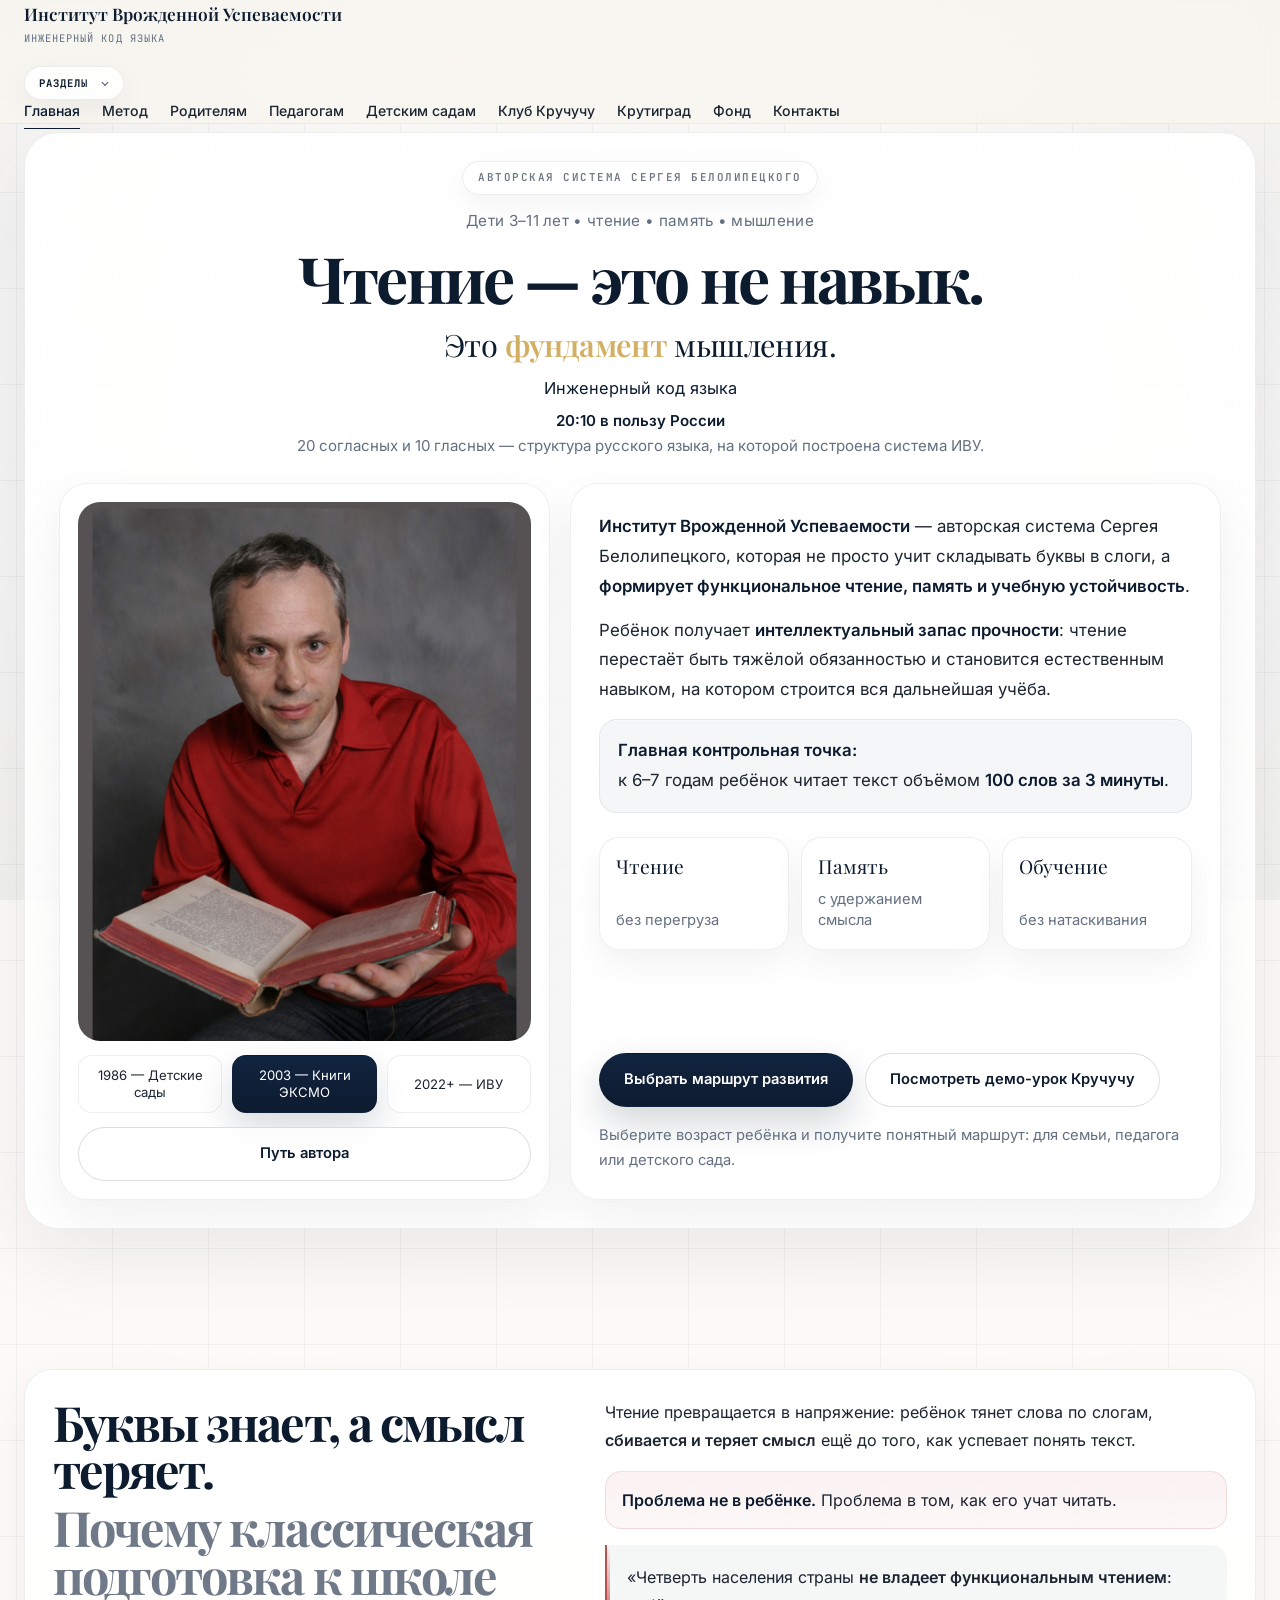
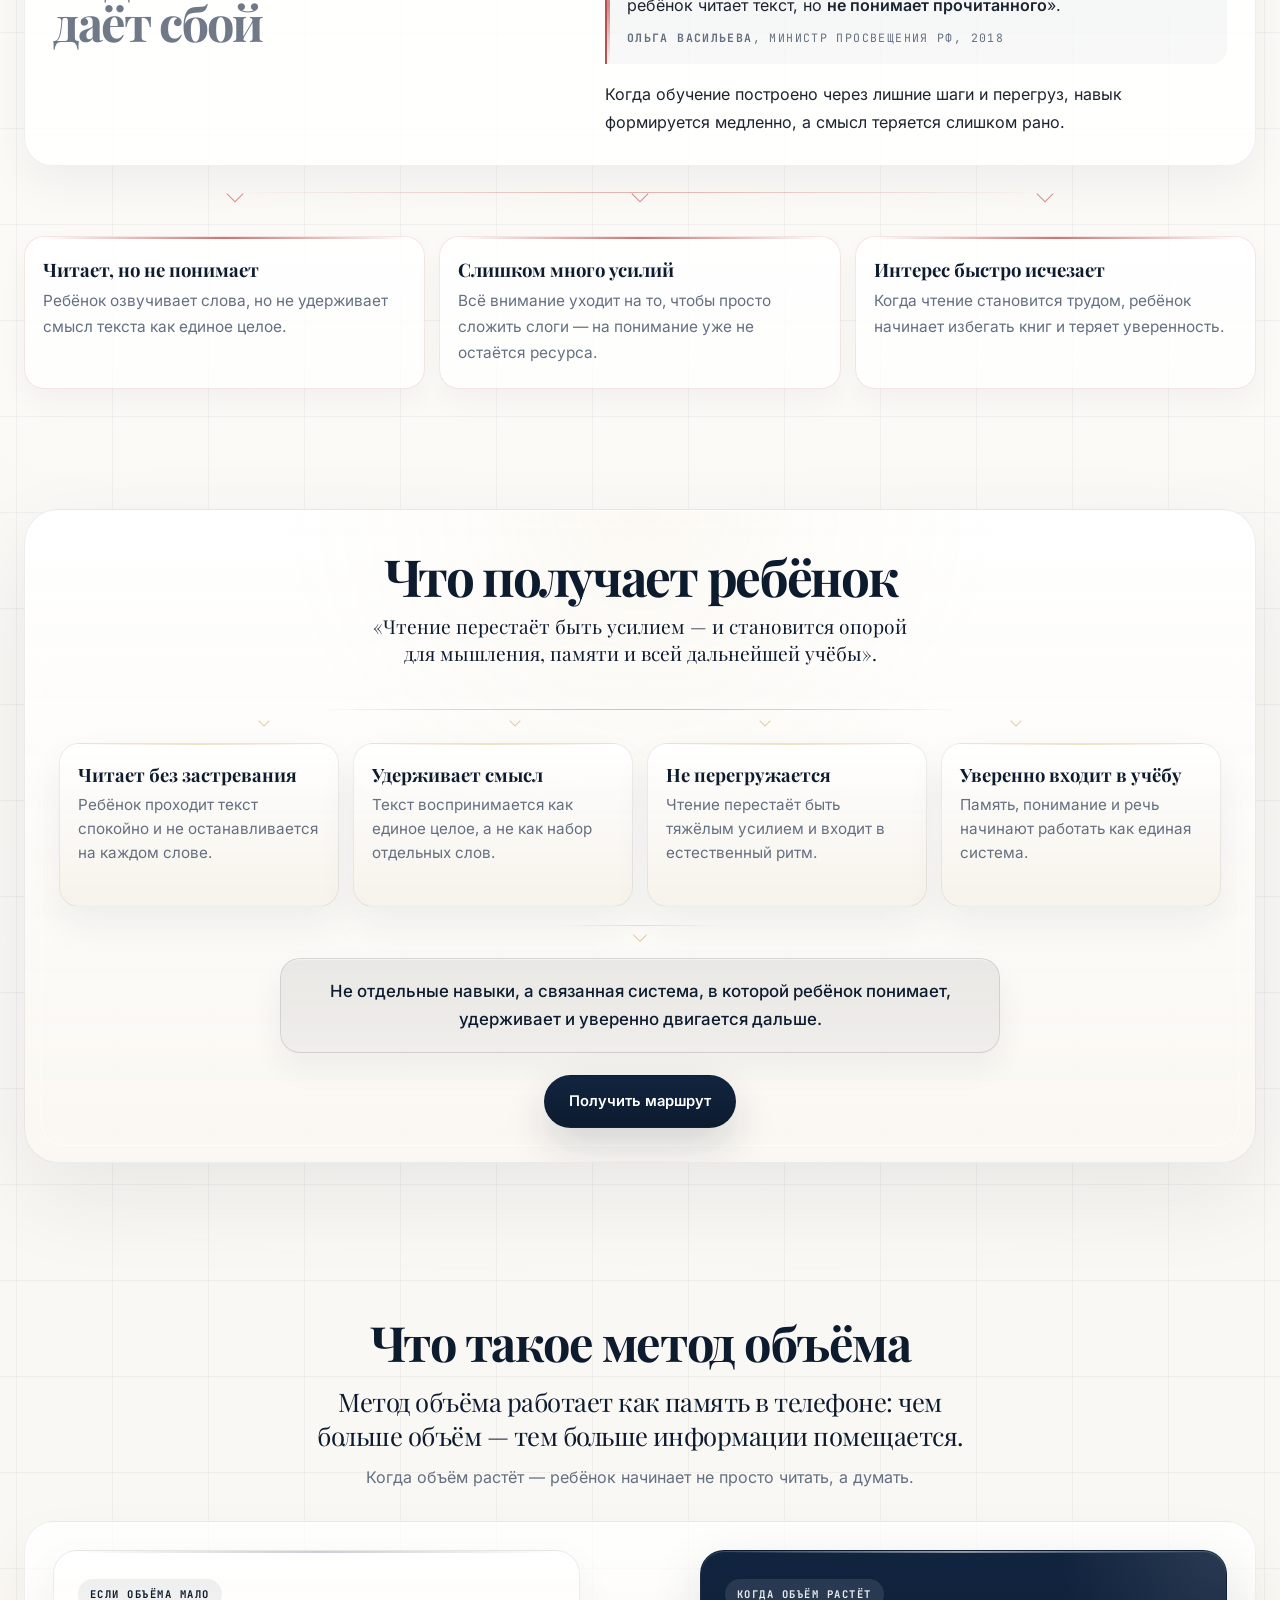
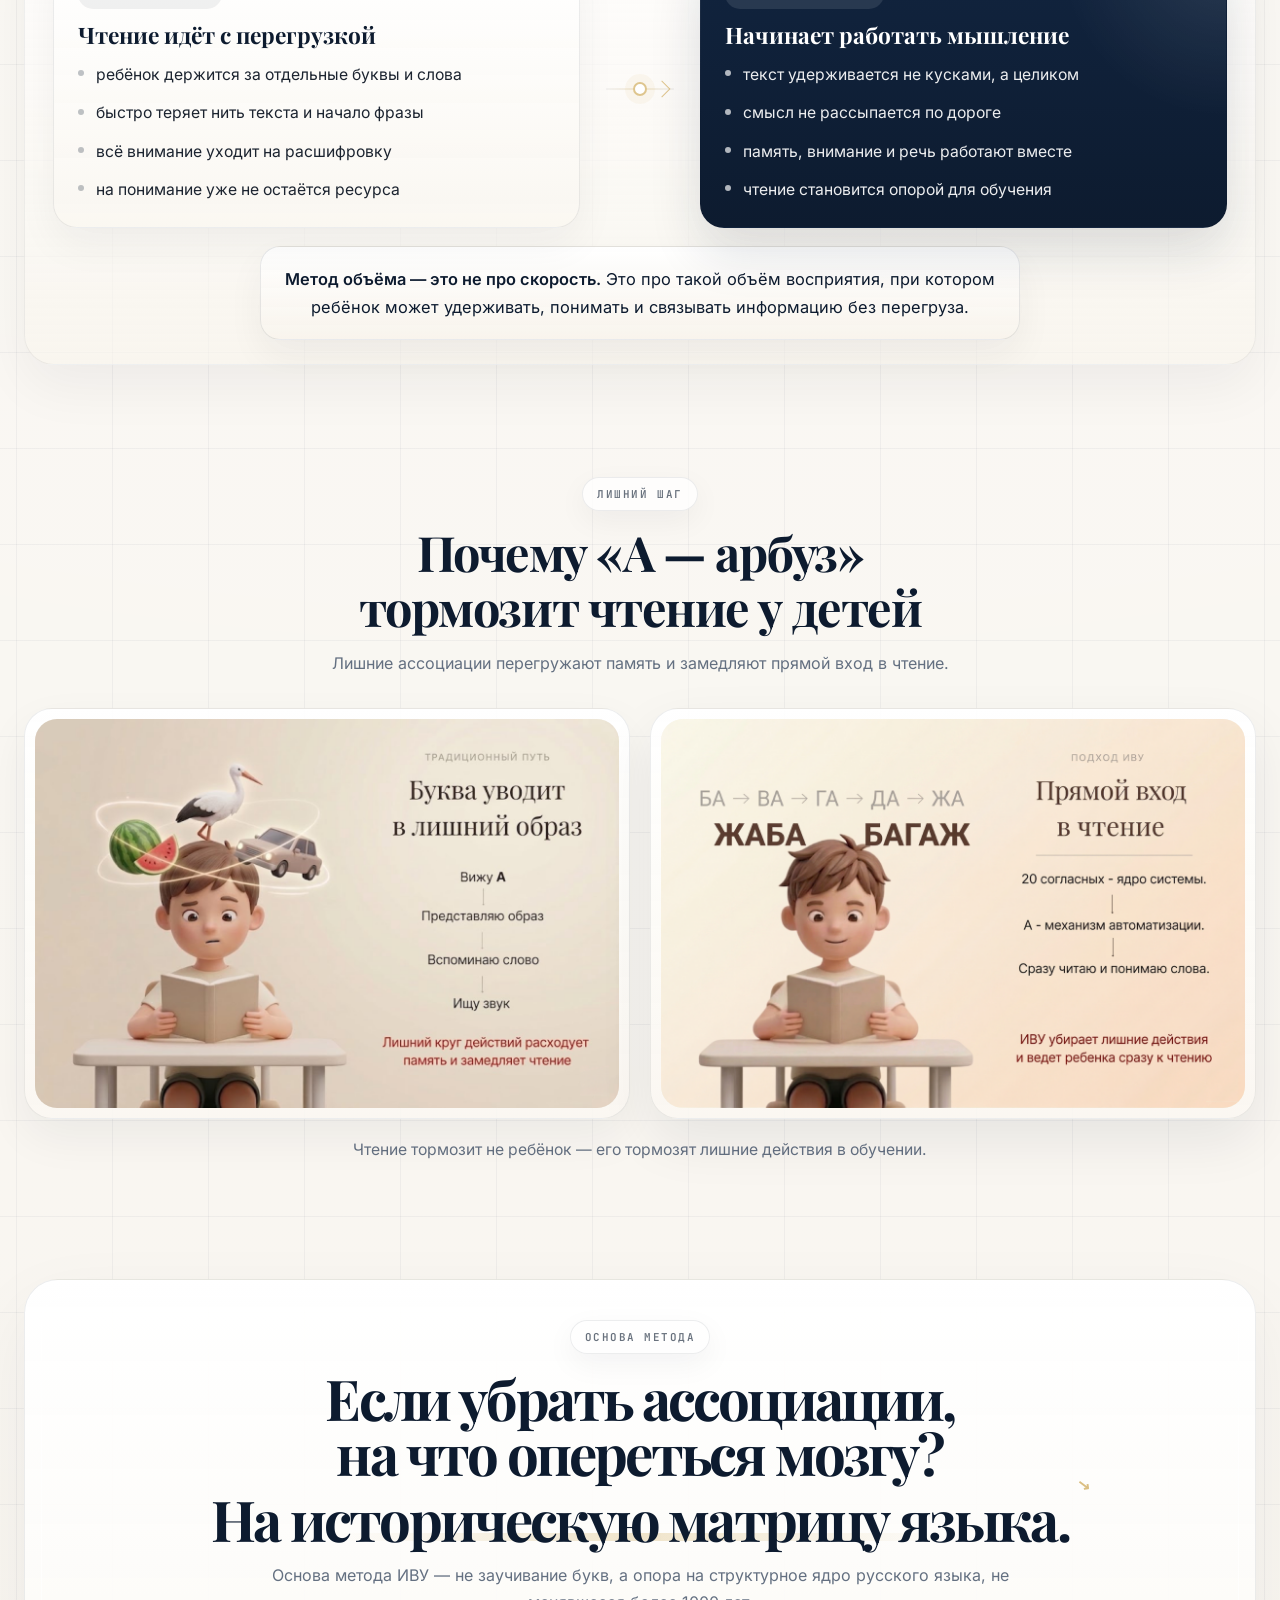
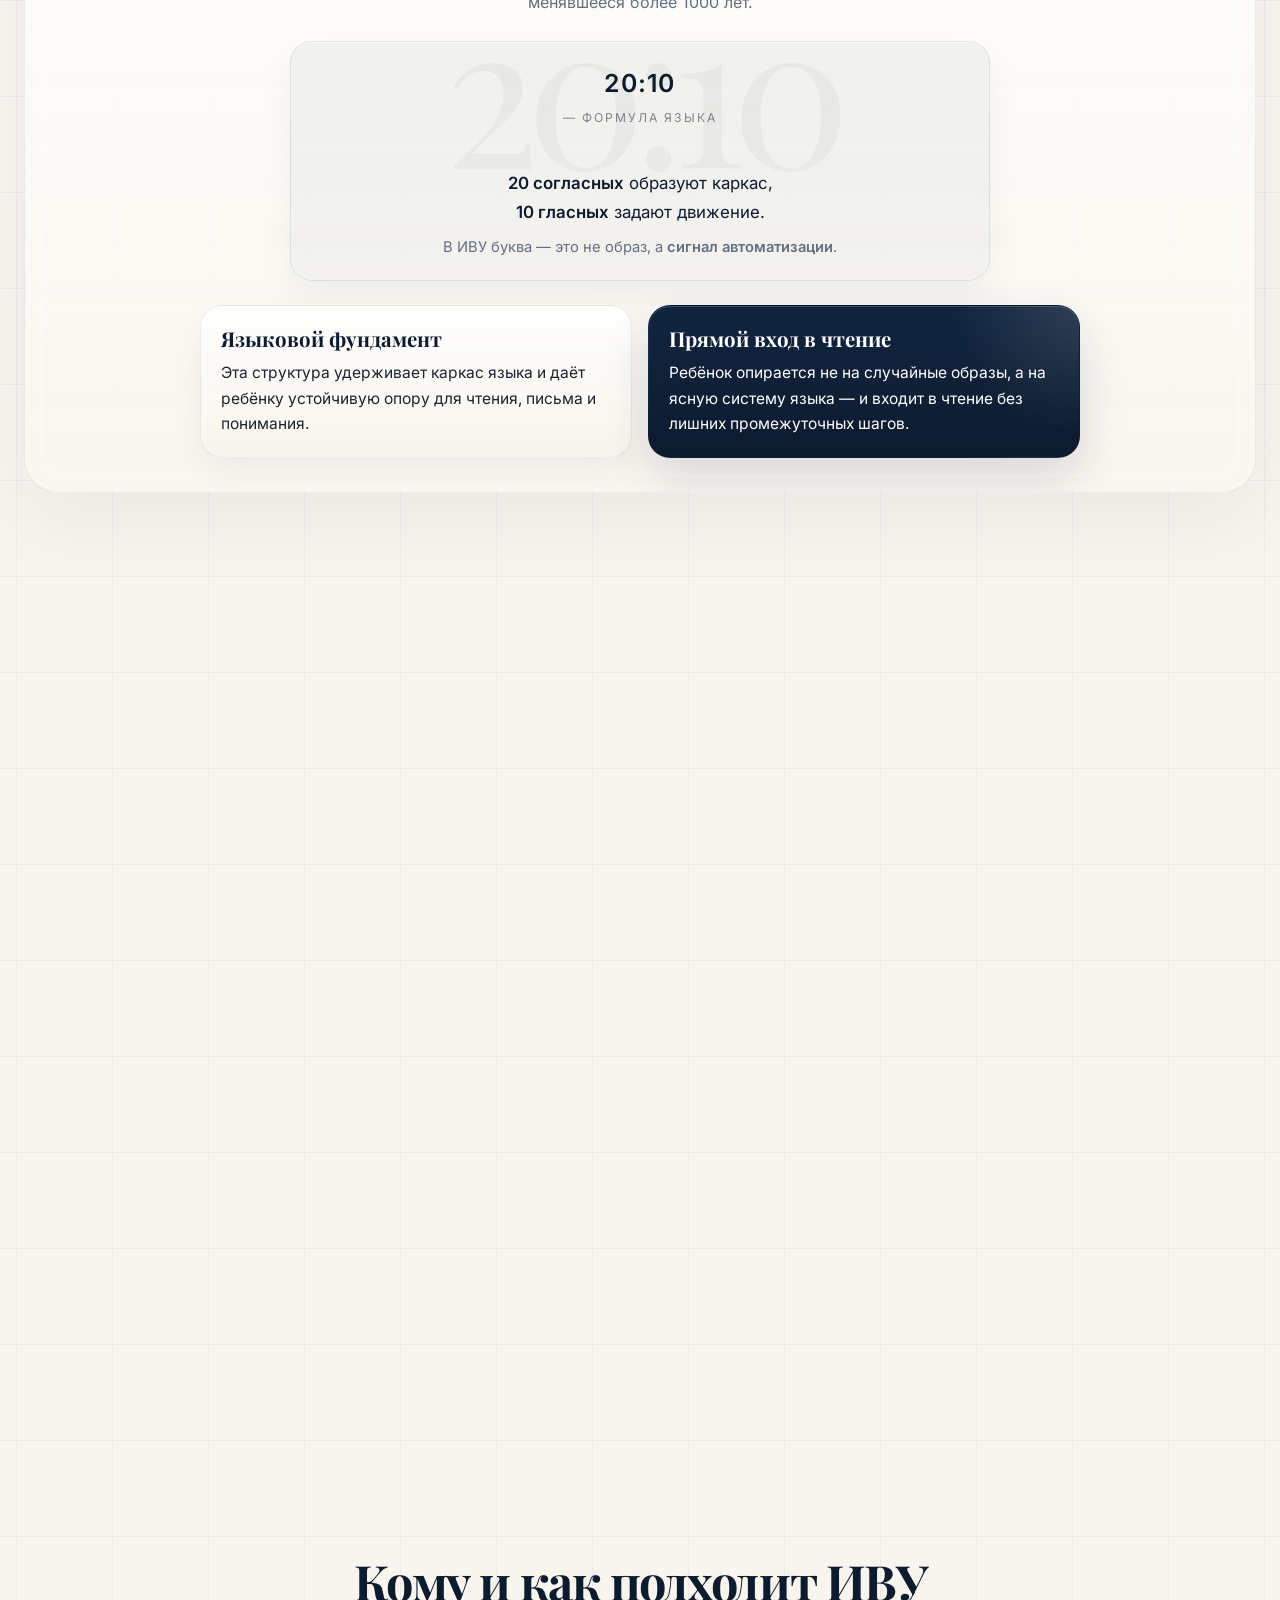
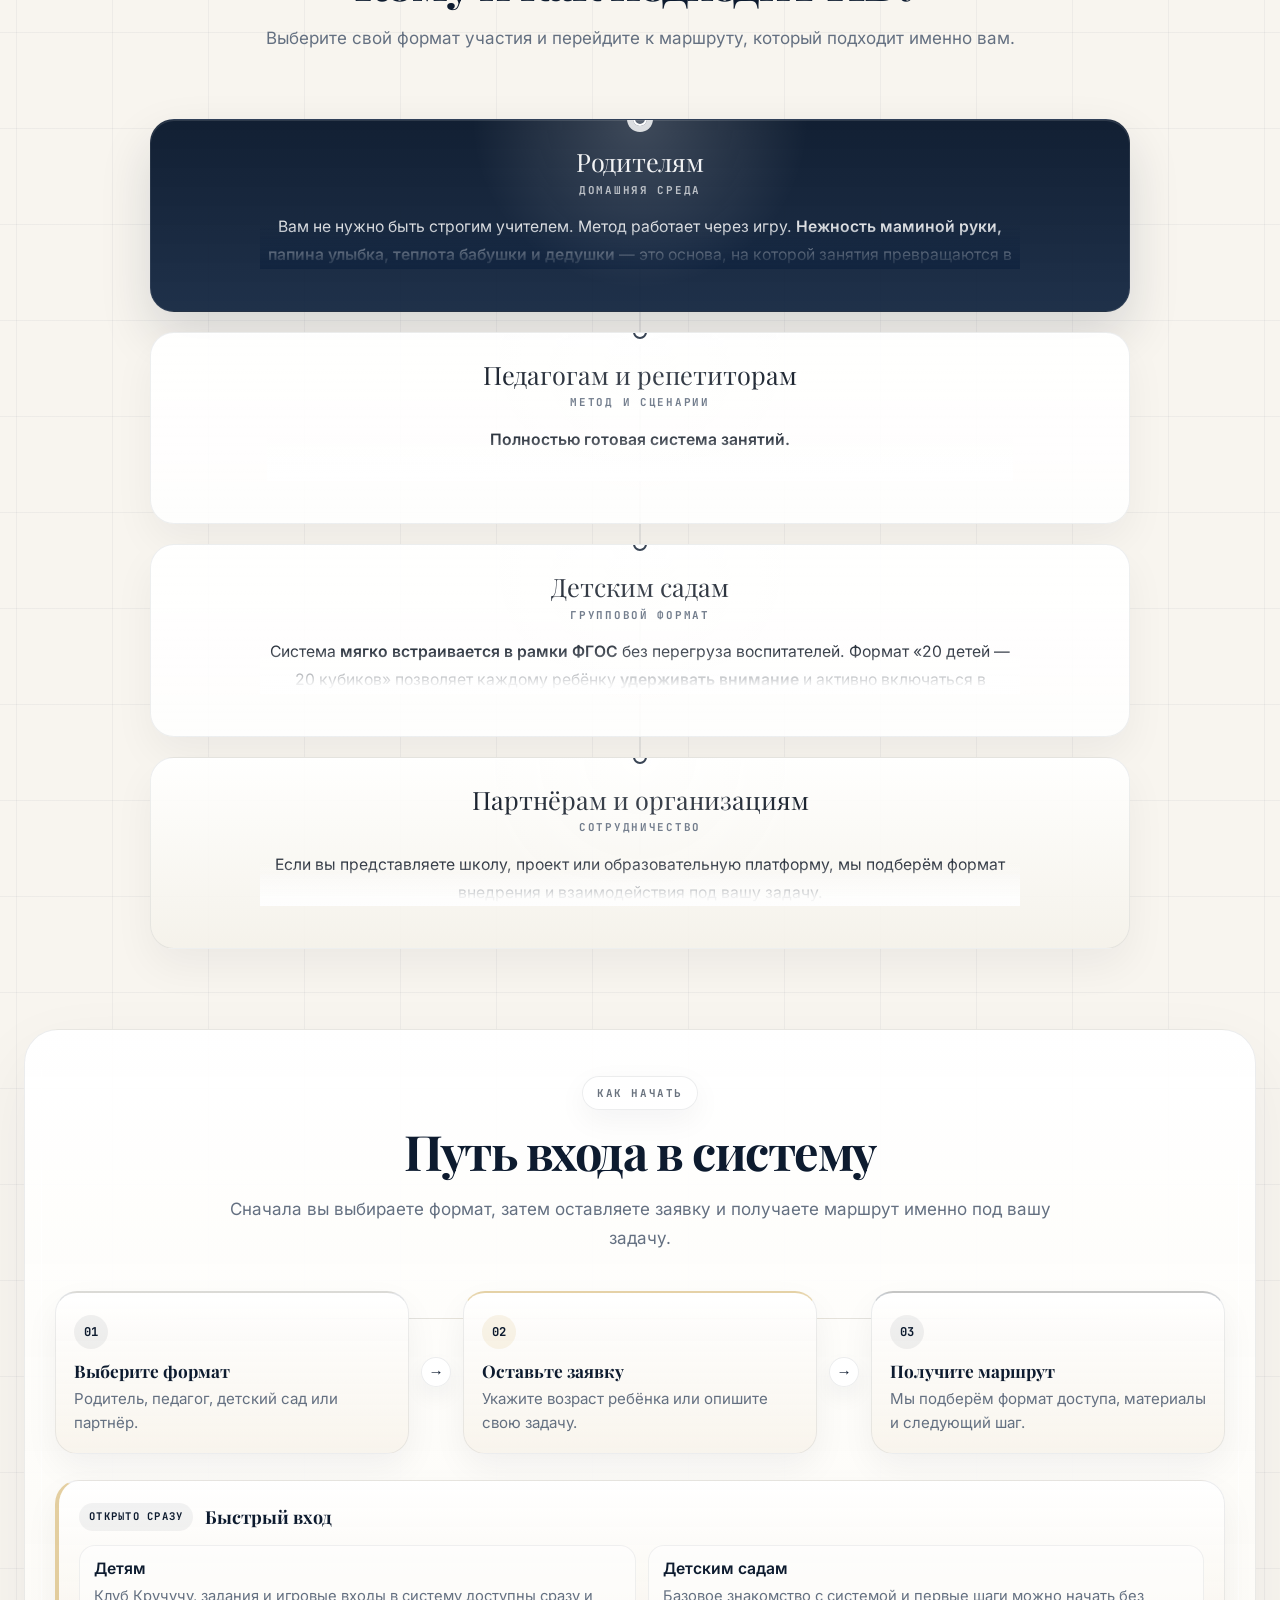
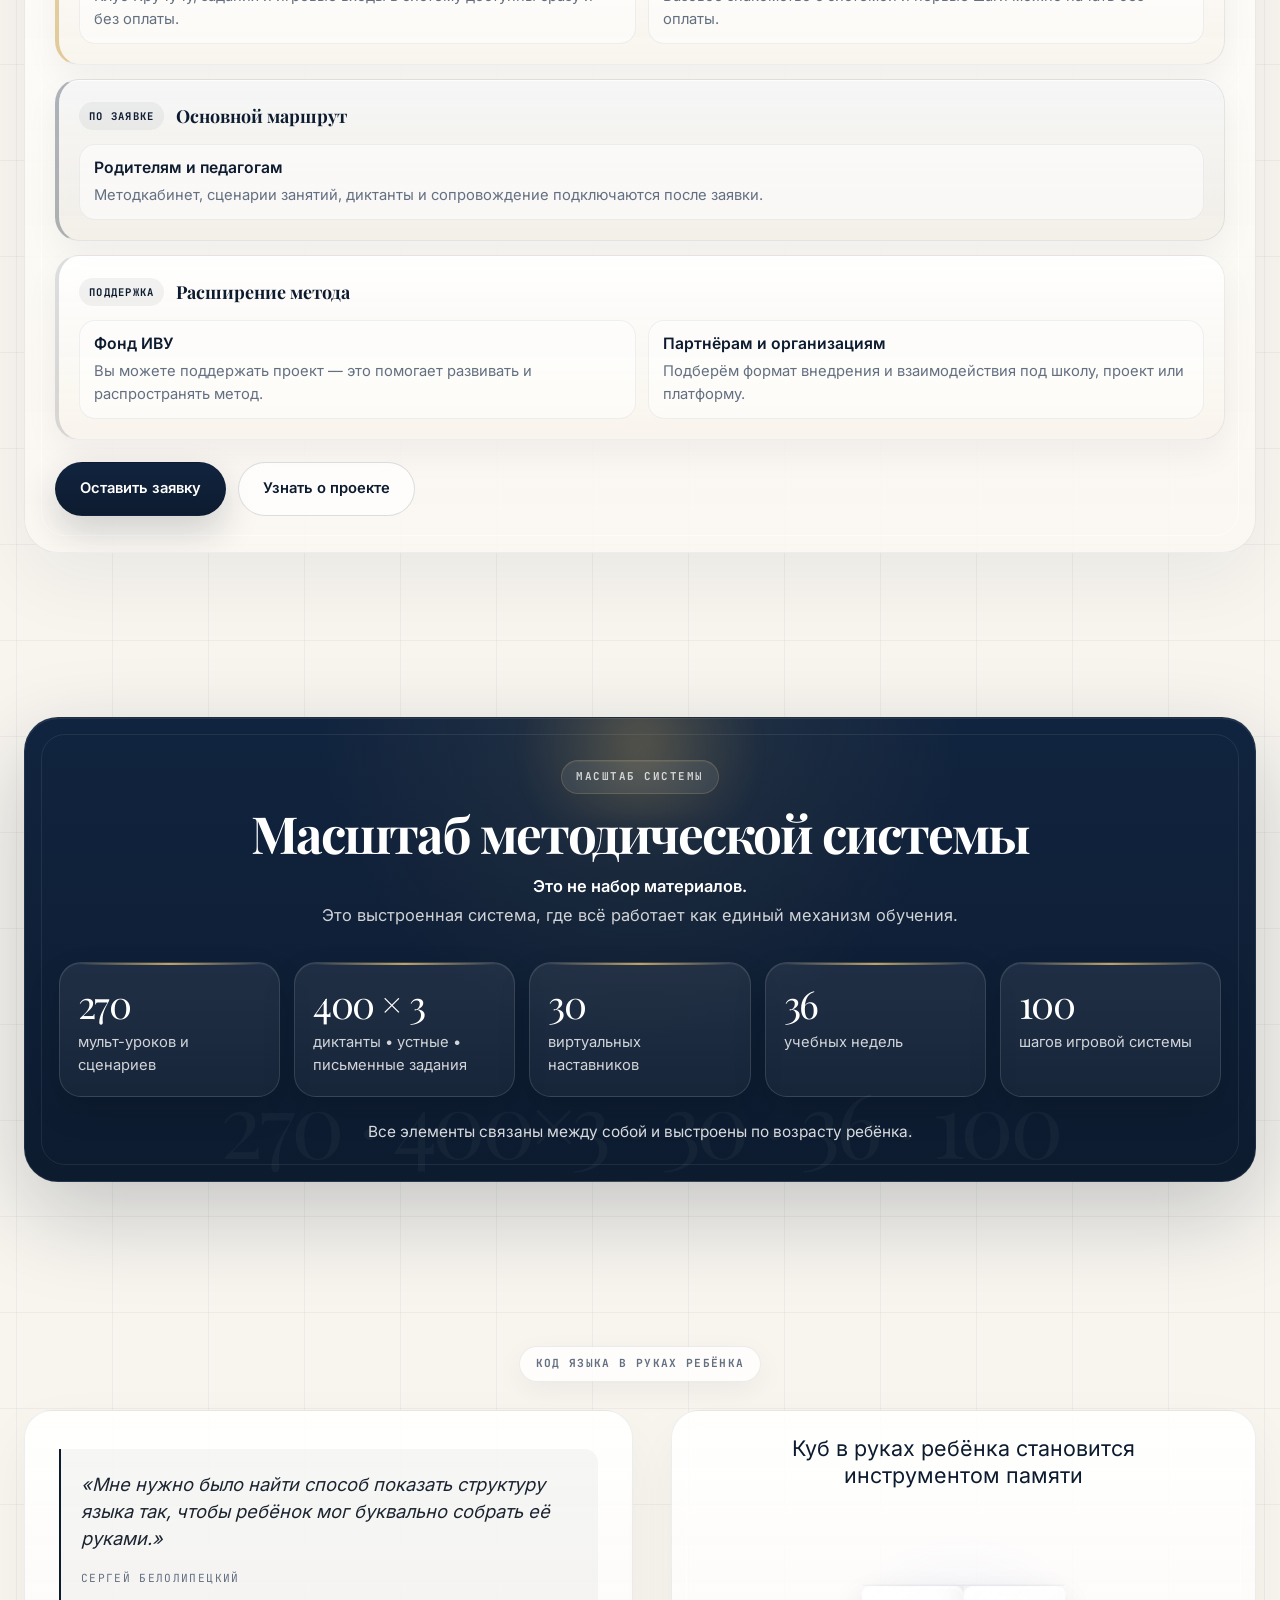
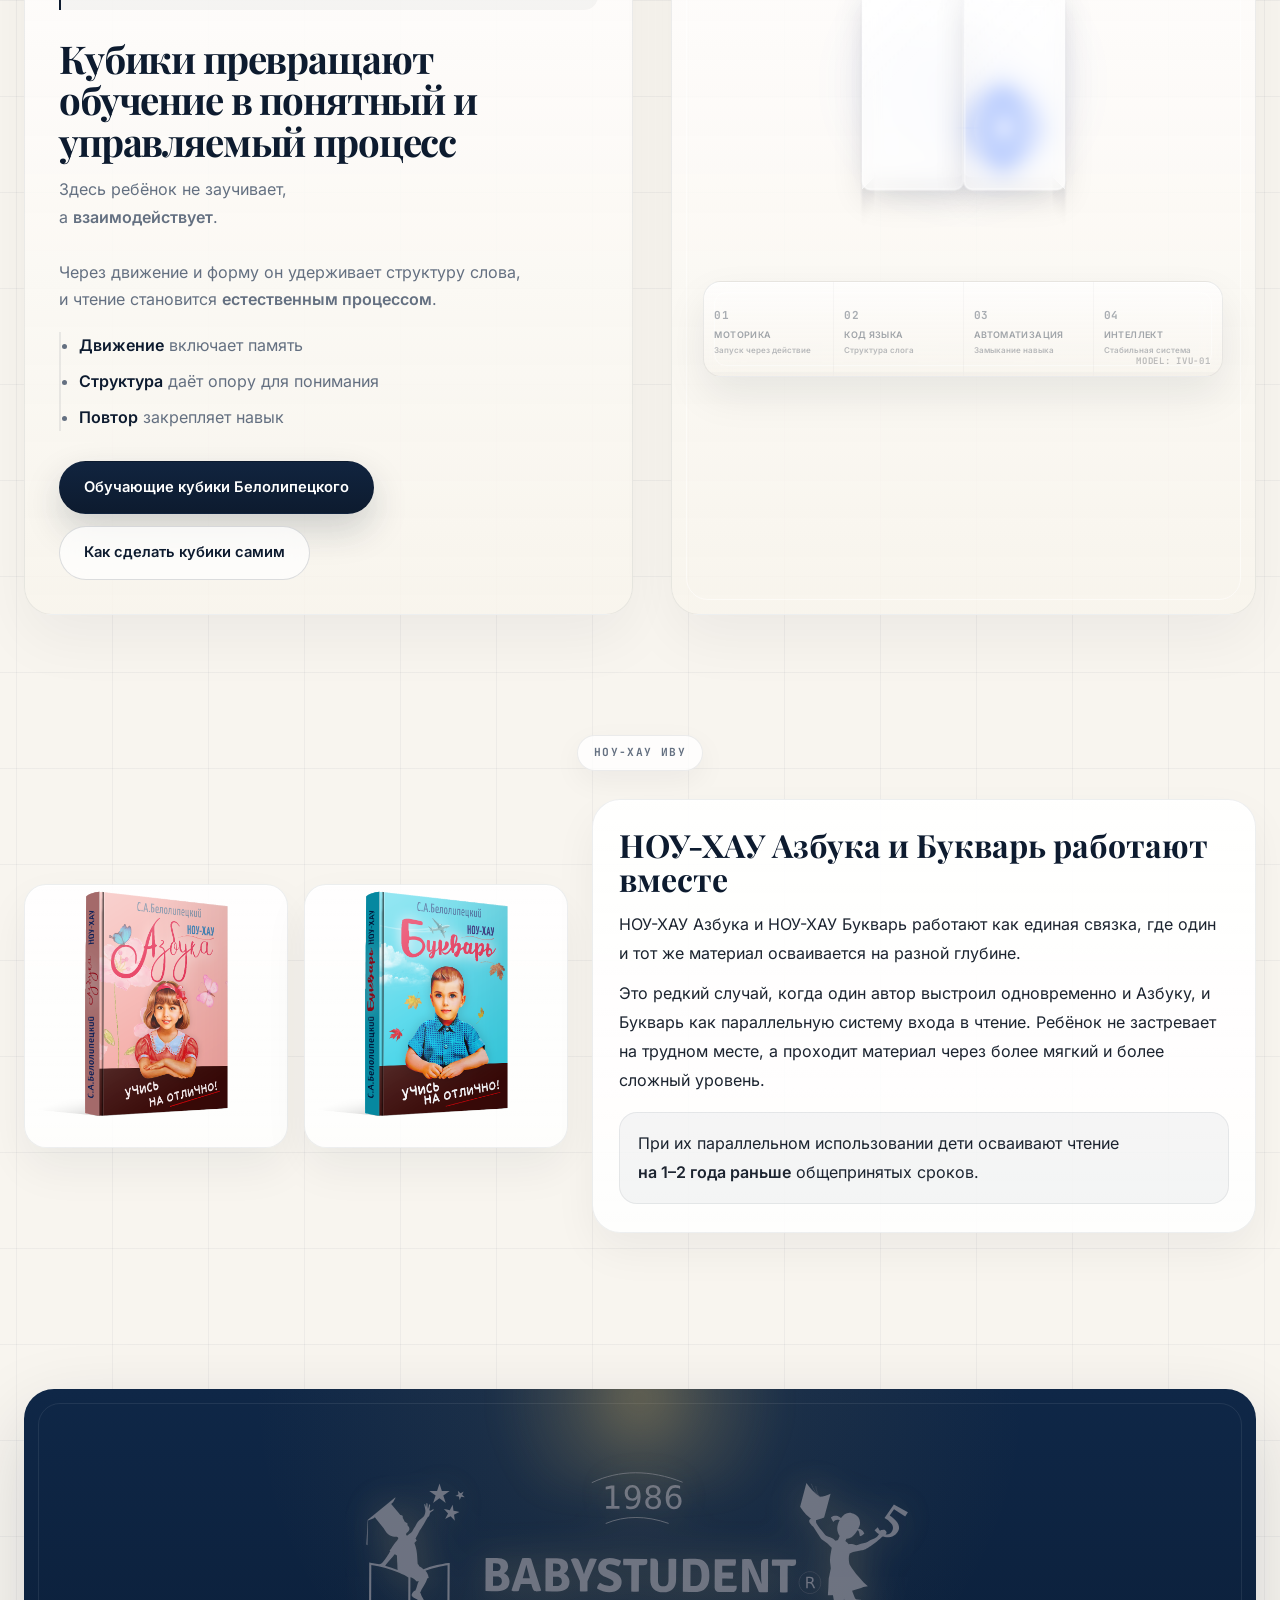
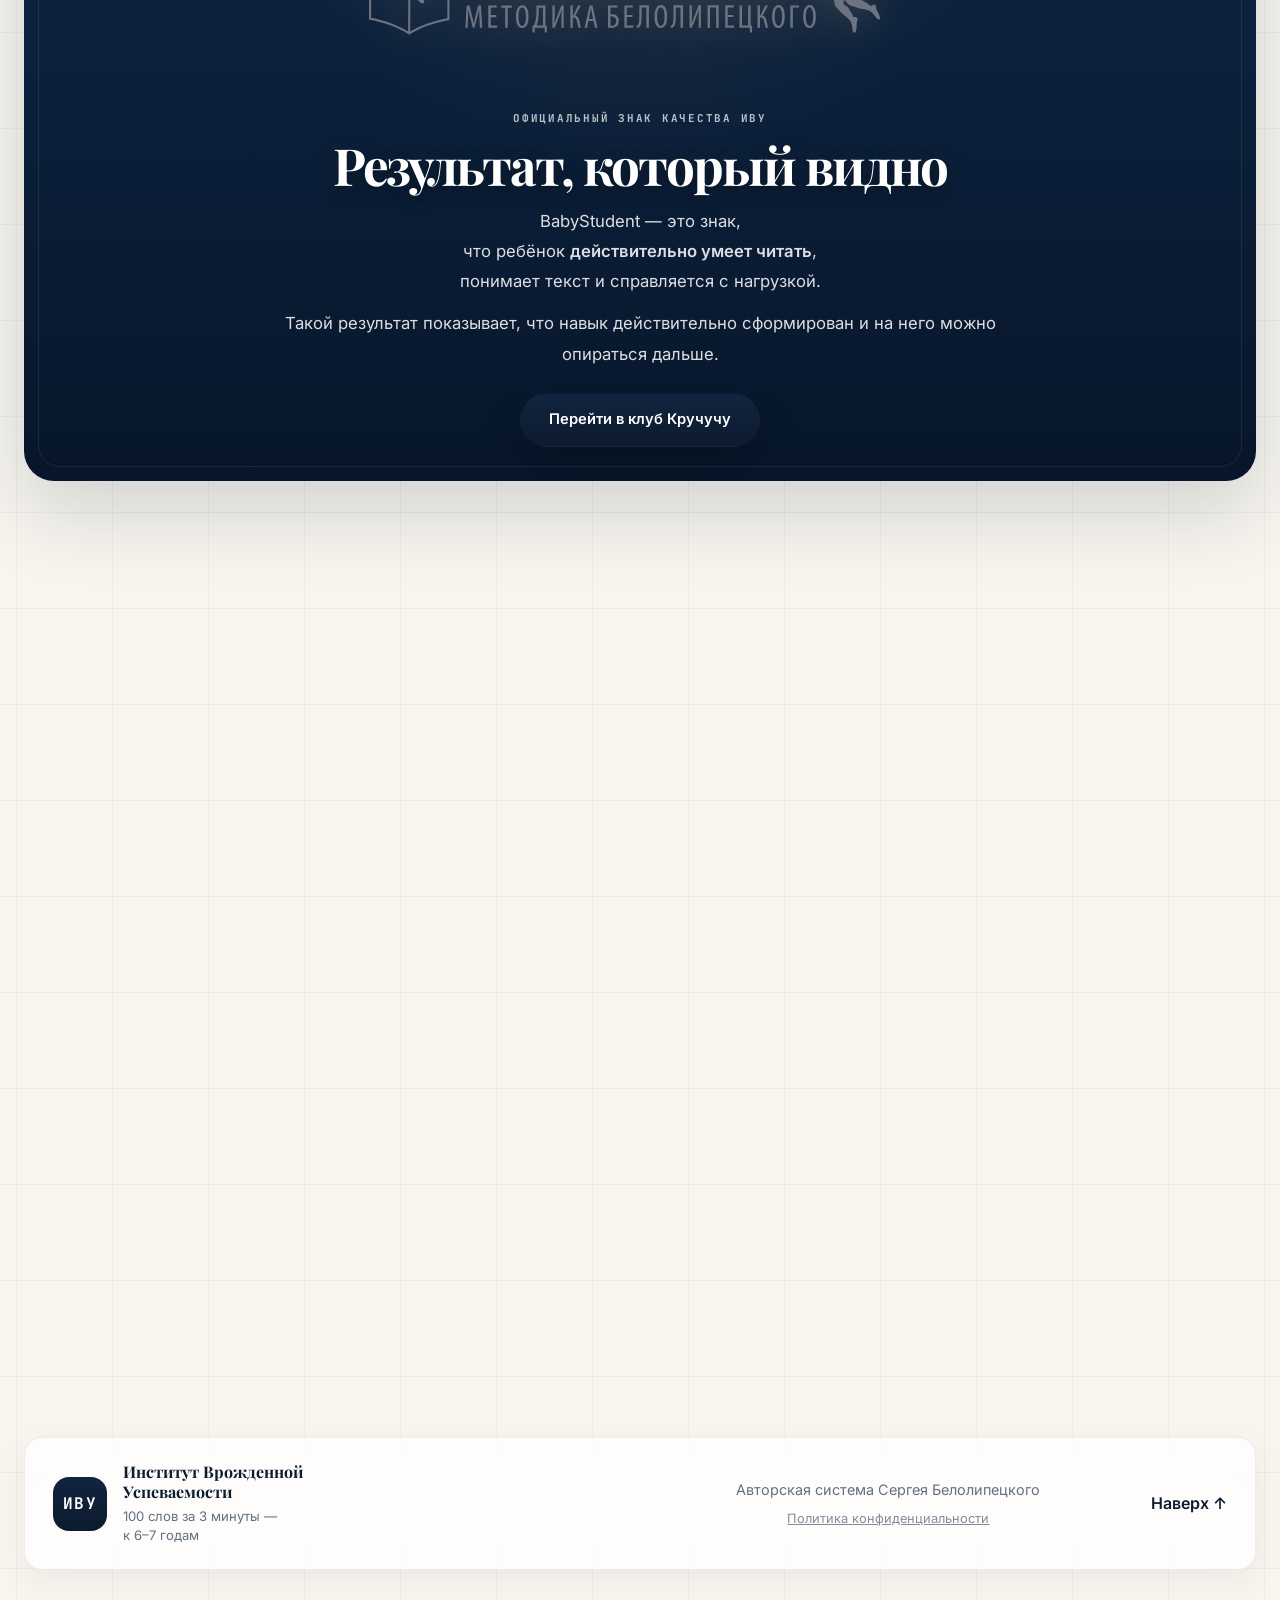
==== index.html @ 6bfa557a "Add files via upload" ====
<!DOCTYPE html>
<html lang="ru">
<head>
  <meta charset="UTF-8">
  <meta name="viewport" content="width=device-width, initial-scale=1.0, viewport-fit=cover">
  <title>Институт Врожденной Успеваемости | Главная</title>
  <meta name="description" content="Институт Врожденной Успеваемости — авторская система Сергея Белолипецкого для развития чтения, памяти, мышления и школьной устойчивости детей 3–11 лет. Контрольная точка: 100 слов за 3 минуты к 6–7 годам.">
  <meta name="theme-color" content="#0d1b2f">
  <meta name="format-detection" content="telephone=no">

  <meta property="og:locale" content="ru_RU">
  <meta property="og:site_name" content="Институт Врожденной Успеваемости">
  <meta property="og:title" content="Институт Врожденной Успеваемости">
  <meta property="og:description" content="Система обучения детей 3–11 лет: от первых слов к уверенному чтению. Контрольная точка — 100 слов за 3 минуты к 6–7 годам.">
 <meta property="og:image" content="https://ТВОЙ_ДОМЕН_ИЛИ_ТВОЙ_GITHUB_PAGES_URL/favicon/og-image.png">
<meta property="og:type" content="website">
<meta property="og:url" content="https://ТВОЙ_ДОМЕН_ИЛИ_ТВОЙ_GITHUB_PAGES_URL/">

<meta name="twitter:card" content="summary_large_image">
<meta name="twitter:title" content="Институт Врожденной Успеваемости">
<meta name="twitter:description" content="Система обучения детей 3–11 лет: от первых слов к уверенному чтению.">
<meta name="twitter:image" content="https://ТВОЙ_ДОМЕН_ИЛИ_ТВОЙ_GITHUB_PAGES_URL/favicon/og-image.png">
  <link rel="icon" href="favicon/favicon.ico">
  <link rel="icon" type="image/png" sizes="32x32" href="favicon/favicon-32x32.png">
  <link rel="icon" type="image/png" sizes="16x16" href="favicon/favicon-16x16.png">
  <link rel="apple-touch-icon" href="favicon/apple-touch-icon.png">
  <link rel="icon" type="image/png" sizes="192x192" href="favicon/android-chrome-192x192.png">
  <link rel="icon" type="image/png" sizes="512x512" href="favicon/android-chrome-512x512.png">

  <link rel="stylesheet" href="./style.css">
  <link rel="stylesheet" href="./index.css">
</head>
<body class="index-page">

  <div class="noise-overlay"></div>

  <header class="header" id="header">
  <div class="container header__inner">

 <div class="header__brand">
  <a href="./index.html" class="header__logo">
    <span class="header__logo-title">Институт Врожденной Успеваемости</span>
    <span class="header__logo-sub">Инженерный код языка</span>
  </a>

<div class="page-sections-bar page-sections-bar--header">
  <div class="page-sections">
    <button
      class="page-sections__toggle"
      type="button"
      aria-expanded="false"
      aria-controls="page-sections-panel"
    >
      <span class="page-sections__label">Разделы</span>
      <span class="page-sections__icon"></span>
    </button>

    <div class="page-sections__panel" id="page-sections-panel" hidden>
      <a href="#hero" class="page-sections__link is-active">Старт</a>
      <a href="#problem" class="page-sections__link">Проблема</a>
      <a href="#result" class="page-sections__link">Результат</a>
      <a href="#volume-intro" class="page-sections__link">Метод объёма</a>
      <a href="#anti-watermelon" class="page-sections__link">Почему «А — арбуз» тормозит</a>
      <a href="#funnel" class="page-sections__link">Маршрут</a>
      <a href="#formats" class="page-sections__link">Кому подходит</a>
      <a href="#access" class="page-sections__link">Как начать</a>
      <a href="#scale" class="page-sections__link">Масштаб</a>
      <a href="#cubes" class="page-sections__link">Кубики</a>
      <a href="#books-system" class="page-sections__link">Азбука и Букварь</a>
      <a href="#bs-result" class="page-sections__link">BabyStudent</a>
      <a href="#faq" class="page-sections__link">FAQ</a>
    </div>
  </div>

 
<div class="nav-scroll-area">
  <nav class="nav" aria-label="Основная навигация">
    <a href="./index.html" class="nav__link is-active">Главная</a>
    <a href="./system.html" class="nav__link">Метод</a>
    <a href="./parents.html" class="nav__link">Родителям</a>
    <a href="./educators.html" class="nav__link">Педагогам</a>
    <a href="./kindergarten.html" class="nav__link">Детским садам</a>
    <a href="./club.html" class="nav__link">Клуб Кручучу</a>
    <a href="./krutigrad.html" class="nav__link">Крутиград</a>
    <a href="./foundation.html" class="nav__link">Фонд</a>
    <a href="./contacts.html" class="nav__link">Контакты</a>
  </nav>

  <button class="nav-scroll-btn" type="button" aria-label="Прокрутить меню вправо">
    <span>›</span>
  </button>
</div>

  </div>
</header>

  <main>

 <!-- HERO -->
<section class="hero container reveal" id="hero">
  <div class="hero-shell">
    <div class="hero-head">
      <div class="hero-kicker">Авторская система Сергея Белолипецкого</div>
      <p class="hero-pretitle">Дети 3–11 лет • чтение • память • мышление</p>

      <h1 class="hero__content-title hero-title">
        <span class="hero-line-1">
          Чтение — это не навык.
        </span>
      </h1>

      <p class="hero-subline">
  Это <span class="text-accent">фундамент</span> мышления.
</p>
      <p class="hero-accent">
        Инженерный код языка
      </p>

      <p class="hero-accent-note">
        <strong>20:10 в пользу России</strong><br>
        20 согласных и 10 гласных — структура русского языка,
        на которой построена система ИВУ.
      </p>
    </div>

    <div class="hero__grid">
      <div class="hero__author">
        <div class="hero__author-slides">
          <img src="./img/autor_1.png" alt="Сергей Белолипецкий 1986" class="hero__author-img is-active" id="slide-1">
          <img src="./img/autor_2.png" alt="Сергей Белолипецкий 2003" class="hero__author-img" id="slide-2">
          <img src="./img/autor_3.png" alt="Сергей Белолипецкий 2022+" class="hero__author-img" id="slide-3">
        </div>

        <div class="hero__author-controls">
          <button class="control-btn is-active" type="button" data-target="1">1986 — Детские сады</button>
          <button class="control-btn" type="button" data-target="2">2003 — Книги ЭКСМО</button>
          <button class="control-btn" type="button" data-target="3">2022+ — ИВУ</button>
        </div>

        <a href="./foundation.html" class="btn btn-outline hero__author-btn">
          Путь автора
        </a>
      </div>

      <div class="hero__info">
        <div class="hero__info-top">
          <div class="hero__text">
            <p class="ivu-explanation">
              <strong>Институт Врожденной Успеваемости</strong> — авторская система Сергея Белолипецкого,
              которая не просто учит складывать буквы в слоги,
              а <strong>формирует функциональное чтение, память и учебную устойчивость</strong>.
            </p>

            <p class="ivu-explanation">
              Ребёнок получает <strong>интеллектуальный запас прочности</strong>:
              чтение перестаёт быть тяжёлой обязанностью
              и становится естественным навыком,
              на котором строится вся дальнейшая учёба.
            </p>

            <p class="ivu-explanation ivu-explanation--accent">
              <strong>Главная контрольная точка:</strong><br>
              к 6–7 годам ребёнок читает текст объёмом
              <strong>100 слов за 3 минуты</strong>.
            </p>
          </div>

          <div class="hero__features">
            <div class="feature-card">
              Чтение <span>без перегруза</span>
            </div>
            <div class="feature-card">
              Память <span>с удержанием смысла</span>
            </div>
            <div class="feature-card">
              Обучение <span>без натаскивания</span>
            </div>
          </div>
        </div>

        <div class="hero__info-bottom">
          <div class="hero__actions">
            <a href="#funnel" class="btn btn-primary">
              Выбрать маршрут развития
            </a>
            <a href="./club.html" class="btn btn-outline">
              Посмотреть демо-урок Кручучу
            </a>
          </div>

          <p class="hero-cta-note">
            Выберите возраст ребёнка и получите понятный маршрут:
            для семьи, педагога или детского сада.
          </p>
        </div>
      </div>
    </div>
  </div>
</section>

<!-- PROBLEM -->
<section class="problem-band reveal" id="problem">
  <div class="section-padding container">
    <div class="problem-shell">

      <div class="problem-top">
        <div class="problem-top__title">
          <h2>
            Буквы знает, а смысл теряет.<br>
            <span class="text-muted">Почему классическая подготовка к школе даёт сбой</span>
          </h2>
        </div>

      <div class="problem-top__content">
  <p class="problem-lead">
    Чтение превращается в напряжение:
    ребёнок тянет слова по слогам,
    <strong>сбивается и теряет смысл</strong>
    ещё до того, как успевает понять текст.
  </p>

  <p class="problem-highlight">
    <strong>Проблема не в ребёнке.</strong>
    Проблема в том, как его учат читать.
  </p>

  <blockquote class="problem-quote">
    <p>
      «Четверть населения страны
      <strong>не владеет функциональным чтением</strong>:
      ребёнок читает текст, но
      <strong>не понимает прочитанного</strong>».
    </p>
    <cite><strong>Ольга Васильева</strong>, министр просвещения РФ, 2018</cite>
  </blockquote>

  <p class="problem-summary">
    Когда обучение построено через лишние шаги и перегруз,
    навык формируется медленно,
    а смысл теряется слишком рано.
  </p>
</div>
      </div>

      <div class="problem-flow" aria-hidden="true">
        <span class="problem-flow__line"></span>
        <span class="problem-flow__arrow"></span>
        <span class="problem-flow__arrow"></span>
        <span class="problem-flow__arrow"></span>
      </div>

      <div class="problem-grid">
        <div class="problem-card problem-card--alert">
          <h4>Читает, но не понимает</h4>
          <p>
            Ребёнок озвучивает слова, но не удерживает смысл текста как единое целое.
          </p>
        </div>

        <div class="problem-card problem-card--alert">
          <h4>Слишком много усилий</h4>
          <p>
            Всё внимание уходит на то, чтобы просто сложить слоги — на понимание уже не остаётся ресурса.
          </p>
        </div>

        <div class="problem-card problem-card--alert">
          <h4>Интерес быстро исчезает</h4>
          <p>
            Когда чтение становится трудом, ребёнок начинает избегать книг и теряет уверенность.
          </p>
        </div>
      </div>

    </div>
  </div>
</section>

<!-- RESULT -->
<section class="result-band reveal" id="result">
  <div class="section-padding container">
    <div class="result-shell">

      <div class="result-crown" aria-hidden="true"></div>

      <div class="section-header result-header">
        <h2>Что получает ребёнок</h2>

        <p class="result-quote">
          «Чтение перестаёт быть усилием —
          и становится опорой для мышления, памяти и всей дальнейшей учёбы».
        </p>
      </div>

      <div class="result-flow-top" aria-hidden="true">
        <span class="result-flow-arrow"></span>
        <span class="result-flow-arrow"></span>
        <span class="result-flow-arrow"></span>
        <span class="result-flow-arrow"></span>
      </div>

      <div class="result-grid">
        <div class="result-card">
          <h4>Читает без застревания</h4>
          <p>
            Ребёнок проходит текст спокойно
            и не останавливается на каждом слове.
          </p>
        </div>

        <div class="result-card">
          <h4>Удерживает смысл</h4>
          <p>
            Текст воспринимается как единое целое,
            а не как набор отдельных слов.
          </p>
        </div>

        <div class="result-card">
          <h4>Не перегружается</h4>
          <p>
            Чтение перестаёт быть тяжёлым усилием
            и входит в естественный ритм.
          </p>
        </div>

        <div class="result-card">
          <h4>Уверенно входит в учёбу</h4>
          <p>
            Память, понимание и речь
            начинают работать как единая система.
          </p>
        </div>
      </div>

      <div class="result-flow-bottom" aria-hidden="true">
        <span class="result-flow-line"></span>
        <span class="result-flow-arrow-big"></span>
      </div>

      <div class="result-summary-box">
        <p class="result-summary">
          Не отдельные навыки, а связанная система,
          в которой ребёнок понимает, удерживает и уверенно двигается дальше.
        </p>
      </div>

      <div class="result-actions">
        <a href="./contacts.html#application-form" class="btn btn-primary">
          Получить маршрут
        </a>
      </div>

    </div>
  </div>
</section>

<!-- VOLUME INTRO -->
<section class="section-padding container reveal" id="volume-intro">
  <div class="section-header volume-intro-header">
    <h2>Что такое метод объёма</h2>

    <p class="method-lead">
      Метод объёма работает как память в телефоне:
      чем больше объём —
      тем больше информации помещается.
    </p>

    <p class="method-sub">
      Когда объём растёт —
      ребёнок начинает
      не просто читать,
      а думать.
    </p>
  </div>

  <div class="volume-intro-shell">
    <div class="volume-intro-grid">

      <article class="volume-intro-card volume-intro-card--soft">
        <div class="volume-intro-card__label">Если объёма мало</div>
        <h3>Чтение идёт с перегрузкой</h3>
        <ul class="volume-intro-list">
          <li>ребёнок держится за отдельные буквы и слова</li>
          <li>быстро теряет нить текста и начало фразы</li>
          <li>всё внимание уходит на расшифровку</li>
          <li>на понимание уже не остаётся ресурса</li>
        </ul>
      </article>

      <div class="volume-intro-bridge" aria-hidden="true">
        <span class="volume-intro-bridge__line"></span>
        <span class="volume-intro-bridge__dot"></span>
        <span class="volume-intro-bridge__arrow"></span>
      </div>

      <article class="volume-intro-card volume-intro-card--accent">
        <div class="volume-intro-card__label">Когда объём растёт</div>
        <h3>Начинает работать мышление</h3>
        <ul class="volume-intro-list">
          <li>текст удерживается не кусками, а целиком</li>
          <li>смысл не рассыпается по дороге</li>
          <li>память, внимание и речь работают вместе</li>
          <li>чтение становится опорой для обучения</li>
        </ul>
      </article>

    </div>

    <div class="volume-intro-summary">
      <p>
        <strong>Метод объёма — это не про скорость.</strong>
        Это про такой объём восприятия,
        при котором ребёнок может удерживать,
        понимать и связывать информацию без перегруза.
      </p>
    </div>
  </div>
</section>

<!-- A-ARBUZ -->
<section class="section-padding section-padding--topless container reveal" id="anti-watermelon">
  <div class="section-header anti-watermelon-header">
    <span class="section-chip">Лишний шаг</span>
    <h2>Почему «А — арбуз» тормозит чтение у детей</h2>
    <p class="section-sub">
      Лишние ассоциации перегружают память и замедляют прямой вход в чтение.
    </p>
  </div>

  <div class="comparison__grid comparison__grid--visual">
    <article class="comp-card comp-card--image">
      <div class="compare-visual-frame">
        <img
          src="img/ivu-problem-traditional.png"
          alt="Традиционный путь: буква уводит ребёнка в лишний образ и замедляет чтение"
          class="compare-visual-image"
          loading="lazy"
          decoding="async"
        >
      </div>
    </article>

    <article class="comp-card comp-card--image direct">
      <div class="compare-visual-frame compare-visual-frame--solution">
        <img
          src="img/ivu-solution-direct.png"
          alt="Подход ИВУ: прямой вход в чтение через слоги и слова без лишних действий"
          class="compare-visual-image"
          loading="lazy"
          decoding="async"
        >
      </div>
    </article>
  </div>

  <p class="anti-watermelon__note">
    Чтение тормозит не ребёнок — его тормозят лишние действия в обучении.
  </p>
</section>

<!-- LANGUAGE CORE -->
<section class="section-padding container reveal" id="language-core">
  <div class="language-core-shell">

    <div class="language-core-watermark" aria-hidden="true">20:10</div>

    <div class="language-core-header">
      <span class="section-chip">Основа метода</span>

      <h2>
        Если убрать ассоциации,
        на что опереться мозгу?
        <span class="language-core-pointer">
          На историческую матрицу языка.
        </span>
      </h2>

      <p class="language-core-lead">
        Основа метода ИВУ — не заучивание букв,
        а опора на структурное ядро русского языка,
        не менявшееся более 1000 лет.
      </p>
    </div>

    <div class="language-core-center">
      <p class="language-core-formula">
        <strong class="formula-main">20:10</strong>
        <span class="formula-desc">— формула языка</span><br>
        <strong>20 согласных</strong> образуют каркас,<br>
        <strong>10 гласных</strong> задают движение.
      </p>

      <p class="language-core-note">
        В ИВУ буква — это не образ, а <strong>сигнал автоматизации</strong>.
      </p>
    </div>

    <div class="language-core-grid">
      <article class="language-core-card">
        <h3>Языковой фундамент</h3>
        <p>
          Эта структура удерживает каркас языка
          и даёт ребёнку устойчивую опору
          для чтения, письма и понимания.
        </p>
      </article>

      <article class="language-core-card language-core-card--accent">
        <h3>Прямой вход в чтение</h3>
        <p>
          Ребёнок опирается не на случайные образы,
          а на ясную систему языка —
          и входит в чтение без лишних промежуточных шагов.
        </p>
      </article>
    </div>

  </div>
</section>

   
 <!-- ROUTE -->
<section class="funnel-band reveal" id="funnel">
  <div class="container">
    <div class="funnel-band__shell">

      <div class="funnel-layout">
        <div class="funnel-intro">
          <span class="funnel-band__kicker">Маршрут развития</span>

          <h2>От первых слов к уверенной учёбе</h2>

          <p class="funnel-intro__lead">
            Это не разовые занятия, а последовательный путь,
            который формирует базу для чтения, понимания и дальнейшего обучения.
          </p>

          <div class="funnel-intro__summary">
  Каждый этап опирается на предыдущий: от первого входа в объём — к контрольной точке и школьной устойчивости.
</div>
        </div>

        <div class="funnel-path" aria-label="Возрастной маршрут ИВУ">
          <div class="funnel-path__line" aria-hidden="true"></div>

          <article class="funnel-node funnel-node--start">
            <div class="funnel-node__marker" aria-hidden="true"></div>
            <div class="funnel-node__card">
              <span class="funnel-node__age">3–5 лет</span>
              <h3>Мягкий вход в объём</h3>
              <p>
                Ребёнок сначала собирает слова из разрезных слогов на плоскости,
а затем переходит к объёмному чтению на цветных кубиках.
                Всё происходит через игру, движение и интерес.
              </p>
              <a href="./parents.html#lab" class="btn btn-outline btn-sm">
                Как сделать кубики самим
              </a>
            </div>
          </article>

          <article class="funnel-node funnel-node--accent">
            <div class="funnel-node__marker" aria-hidden="true"></div>
            <div class="funnel-node__card">
              <span class="funnel-node__age">6–7 лет</span>
              <h3>Контрольная точка метода</h3>
              <p>
                Дошкольная аттестация «Правда важна».
Ребёнок читает контрольный текст объёмом <strong>100 слов за 3 минуты</strong> —
это главный показатель того, что база чтения сформирована
и ребёнок готов к школьной нагрузке.
              </p>
              <div class="funnel-node__badge">Ключевой рубеж</div>
            </div>
          </article>

          <article class="funnel-node funnel-node--end">
            <div class="funnel-node__marker" aria-hidden="true"></div>
            <div class="funnel-node__card">
              <span class="funnel-node__age">7–11 лет</span>
              <h3>Школьная устойчивость</h3>
              <p>
               Путь к 100 книгам лежит через объём:
400 диктантов, 400 устных и 400 письменных заданий
закрепляют навык и переводят его в школьную устойчивость.
                Ребёнок учится писать, считать и понимать материал без перегрузки.
              </p>
            </div>
          </article>
        </div>
      </div>

    </div>
  </div>
</section>

<!-- AUDIENCES -->
<section class="section-padding section-padding--topless container reveal" id="formats">
  <div class="section-header section-header--narrow">
    <h2>Кому и как подходит ИВУ</h2>
    <p>
      Выберите свой формат участия и перейдите к маршруту, который подходит именно вам.
    </p>
  </div>

  <div class="role-stack role-stack--formats">
    <div class="role-stack__line"></div>

    <!-- Родителям -->
    <article class="role-card role-card--default is-primary" tabindex="0">
      <div class="role-card__inner">
        <div class="role-card__title">Родителям</div>
        <div class="role-card__note">Домашняя среда</div>
        <div class="role-card__body">
          Вам не нужно быть строгим учителем. Метод работает через игру.
          <strong>Нежность маминой руки, папина улыбка, теплота бабушки и дедушки</strong> —
          это основа, на которой занятия превращаются в радость, а не в обязанность.
        </div>
        <div class="role-card__actions">
          <a href="./parents.html" class="btn btn-outline">Перейти родителям</a>
        </div>
      </div>
    </article>

    <!-- Педагогам -->
    <article class="role-card" tabindex="0">
      <div class="role-card__inner">
        <div class="role-card__title">Педагогам и репетиторам</div>
        <div class="role-card__note">Метод и сценарии</div>
        <div class="role-card__body">
          <strong>Полностью готовая система занятий.</strong><br><br>
          В основе — 270 мультуроков,<br>
          400 диктантов, 400 устных и письменных заданий.<br><br>
          Это <strong>лишь часть методической базы</strong>.<br><br>
          Вся система выстроена как единая архитектура —
          от первого урока до устойчивого результата.<br>
          Вы работаете по готовой логике,<br>
          <strong>а не собираете программу с нуля</strong>.
        </div>
        <div class="role-card__actions">
          <a href="./educators.html" class="btn btn-outline">Перейти педагогам</a>
        </div>
      </div>
    </article>

    <!-- Детским садам -->
    <article class="role-card" tabindex="0">
      <div class="role-card__inner">
        <div class="role-card__title">Детским садам</div>
        <div class="role-card__note">Групповой формат</div>
        <div class="role-card__body">
          Система <strong>мягко встраивается в рамки ФГОС</strong> без перегруза воспитателей.
          Формат «20 детей — 20 кубиков» позволяет каждому ребёнку
          <strong>удерживать внимание</strong> и активно включаться в обучение.
        </div>
        <div class="role-card__actions">
          <a href="./kindergarten.html" class="btn btn-outline">Перейти детским садам</a>
        </div>
      </div>
    </article>

    <!-- Партнёрам -->
    <article class="role-card role-card--accent" tabindex="0">
      <div class="role-card__inner">
        <div class="role-card__title">Партнёрам и организациям</div>
        <div class="role-card__note">Сотрудничество</div>
        <div class="role-card__body">
          Если вы представляете школу, проект или образовательную платформу,
          мы подберём формат внедрения и взаимодействия под вашу задачу.
        </div>
        <div class="role-card__actions">
          <a href="./contacts.html#application-form" class="btn btn-primary">
            Обсудить подключение
          </a>
        </div>
      </div>
    </article>

  </div>
</section>

<!-- ACCESS -->
<section class="section-padding container reveal" id="access">
  <div class="access-shell">

    <div class="section-header access-header">
      <span class="access-kicker">Как начать</span>
      <h2>Путь входа в систему</h2>
      <p>
        Сначала вы выбираете формат, затем оставляете заявку
        и получаете маршрут именно под вашу задачу.
      </p>
    </div>

    <div class="access-flow" aria-label="Три шага входа в систему">
      <div class="access-flow__line" aria-hidden="true"></div>

      <article class="access-flow-step access-flow-step--1">
        <div class="access-flow-step__num">01</div>
        <h3>Выберите формат</h3>
        <p>Родитель, педагог, детский сад или партнёр.</p>
      </article>

      <div class="access-flow__arrow" aria-hidden="true">→</div>

      <article class="access-flow-step access-flow-step--2">
        <div class="access-flow-step__num">02</div>
        <h3>Оставьте заявку</h3>
        <p>Укажите возраст ребёнка или опишите свою задачу.</p>
      </article>

      <div class="access-flow__arrow" aria-hidden="true">→</div>

      <article class="access-flow-step access-flow-step--3">
        <div class="access-flow-step__num">03</div>
        <h3>Получите маршрут</h3>
        <p>Мы подберём формат доступа, материалы и следующий шаг.</p>
      </article>
    </div>

    <div class="access-lanes">
      <article class="access-lane access-lane--open">
        <div class="access-lane__head">
          <span class="access-lane__tag">Открыто сразу</span>
          <h3>Быстрый вход</h3>
        </div>
        <div class="access-lane__items">
          <div class="access-lane__item">
            <strong>Детям</strong>
            <p>Клуб Кручучу, задания и игровые входы в систему доступны сразу и без оплаты.</p>
          </div>
          <div class="access-lane__item">
            <strong>Детским садам</strong>
            <p>Базовое знакомство с системой и первые шаги можно начать без оплаты.</p>
          </div>
        </div>
      </article>

      <article class="access-lane access-lane--request">
        <div class="access-lane__head">
          <span class="access-lane__tag">По заявке</span>
          <h3>Основной маршрут</h3>
        </div>
        <div class="access-lane__items">
          <div class="access-lane__item">
            <strong>Родителям и педагогам</strong>
            <p>Методкабинет, сценарии занятий, диктанты и сопровождение подключаются после заявки.</p>
          </div>
        </div>
      </article>

      <article class="access-lane access-lane--support">
        <div class="access-lane__head">
          <span class="access-lane__tag">Поддержка</span>
          <h3>Расширение метода</h3>
        </div>
        <div class="access-lane__items">
          <div class="access-lane__item">
            <strong>Фонд ИВУ</strong>
            <p>Вы можете поддержать проект — это помогает развивать и распространять метод.</p>
          </div>
          <div class="access-lane__item">
            <strong>Партнёрам и организациям</strong>
            <p>Подберём формат внедрения и взаимодействия под школу, проект или платформу.</p>
          </div>
        </div>
      </article>
    </div>

    <div class="access-actions">
      <a href="./contacts.html#application-form" class="btn btn-primary">
        Оставить заявку
      </a>
      <a href="./foundation.html" class="btn btn-outline">
        Узнать о проекте
      </a>
    </div>

  </div>
</section>

  <!-- DASHBOARD -->
<section class="mission reveal" id="scale">
  <div class="container">
    <div class="mission-shell">

      <div class="mission-shell__glow" aria-hidden="true"></div>
      <div class="mission-shell__watermark" aria-hidden="true">270 · 400×3 · 30 · 36 · 100</div>

      <div class="mission-header">
        <span class="mission-kicker">Масштаб системы</span>

        <h2 class="mission__title">Масштаб методической системы</h2>

        <p class="mission__subtitle">
          <strong>Это не набор материалов.</strong><br>
          Это выстроенная система, где всё работает как единый механизм обучения.
        </p>
      </div>

      <div class="mission__grid">

        <article class="mission__item">
          <span class="mission__number">270</span>
          <span class="mission__label">мульт-уроков и сценариев</span>
        </article>

        <article class="mission__item">
          <span class="mission__number">400 × 3</span>
          <span class="mission__label">диктанты • устные • письменные задания</span>
        </article>

        <article class="mission__item">
          <span class="mission__number">30</span>
          <span class="mission__label">виртуальных наставников</span>
        </article>

        <article class="mission__item">
          <span class="mission__number">36</span>
          <span class="mission__label">учебных недель</span>
        </article>

        <article class="mission__item">
          <span class="mission__number">100</span>
          <span class="mission__label">шагов игровой системы</span>
        </article>

      </div>

      <div class="mission__footer">
        Все элементы связаны между собой и выстроены по возрасту ребёнка.
      </div>

    </div>
  </div>
</section>

<!-- CUBES -->
<section class="section-padding cube-section reveal" id="cubes">
  <div class="container">

    <div class="cube-kicker-premium">
      <span>Код языка в руках ребёнка</span>
    </div>

    <div class="cube-grid">

      <div class="cube-left-col">

        <div class="author-quote-premium">
          <p>
            «Мне нужно было найти способ показать структуру языка так,
            чтобы ребёнок мог буквально собрать её руками.»
          </p>
          <span class="author-name">Сергей Белолипецкий</span>
        </div>

        <h2>
         Кубики превращают обучение в понятный и управляемый процесс
        </h2>

        <p>
          Здесь ребёнок не заучивает,<br>
          а <strong>взаимодействует</strong>.<br><br>

          Через движение и форму он удерживает структуру слова,<br>
          и чтение становится <strong>естественным процессом</strong>.
        </p>

        <ul class="cube-list">
          <li><strong>Движение</strong> включает память</li>
          <li><strong>Структура</strong> даёт опору для понимания</li>
          <li><strong>Повтор</strong> закрепляет навык</li>
        </ul>

        <div class="hero__actions hero-actions--spaced">
          <a href="./foundation.html" class="btn btn-primary">
            Обучающие кубики Белолипецкого
          </a>
          <a href="./parents.html#lab" class="btn btn-outline">
            Как сделать кубики самим
          </a>
        </div>

      </div>

      <div class="cube-right-col">
        <div class="cube-title-above">
          Куб в руках ребёнка становится инструментом памяти
        </div>

        <div class="cube-visual">
          <div class="cube-main-premium">
            <div class="cubeScene">
              <div class="cubeRoot">

                <div class="half half--left">
                  <div class="halfInner">
                    <div class="face f-front"></div>
                    <div class="face f-left"></div>
                    <div class="face f-right">
                      <div class="cube-mark" aria-hidden="true">
                        <div class="cube-mark__mb">МБ</div>
                        <div class="cube-mark__line"></div>
                        <div class="cube-mark__txt">методика</div>
                        <div class="cube-mark__txt cube-mark__txt--small">белолипецкого</div>
                        <div class="cube-mark__badge">1986</div>
                      </div>
                    </div>
                    <div class="face f-back"></div>
                    <div class="face f-top"></div>
                    <div class="face f-bottom"></div>
                  </div>
                </div>

                <div class="half half--right">
                  <div class="halfInner">
                    <div class="face f-front"></div>
                    <div class="face f-right"></div>
                    <div class="face f-left"></div>
                    <div class="face f-back"></div>
                    <div class="face f-top"></div>
                    <div class="face f-bottom"></div>
                  </div>
                </div>

                <div class="brain-container">
                  <div class="brain-nucleus">
                    <div class="nucleus-ring"></div>
                    <div class="nucleus-ring"></div>
                    <div class="nucleus-ring"></div>
                    <div class="nucleus-ring"></div>
                  </div>
                  <div class="nucleus-core">
                    <div class="core-plane"></div>
                    <div class="core-plane"></div>
                    <div class="core-plane"></div>
                  </div>
                </div>

              </div>
            </div>
          </div>
        </div>

        <div class="eng-panel" aria-label="Этапы работы куба">
          <div class="model-id">MODEL: IVU-01</div>

          <div class="panel-track">
            <div class="panel-step s1">
              <div class="step-content">
                <span class="step-num">01</span>
                <div class="step-title">Моторика</div>
                <div class="step-desc">Запуск через действие</div>
              </div>
              <div class="eng-progress">
                <div class="eng-bar bar-1"></div>
              </div>
            </div>

            <div class="panel-step s2">
              <div class="step-content">
                <span class="step-num">02</span>
                <div class="step-title">Код языка</div>
                <div class="step-desc">Структура слога</div>
              </div>
              <div class="eng-progress">
                <div class="eng-bar bar-2"></div>
              </div>
            </div>

            <div class="panel-step s3">
              <div class="step-content">
                <span class="step-num">03</span>
                <div class="step-title">Автоматизация</div>
                <div class="step-desc">Замыкание навыка</div>
              </div>
              <div class="eng-progress">
                <div class="eng-bar bar-3"></div>
              </div>
            </div>

            <div class="panel-step s4">
              <div class="step-content">
                <span class="step-num">04</span>
                <div class="step-title">Интеллект</div>
                <div class="step-desc">Стабильная система</div>
              </div>
              <div class="eng-progress">
                <div class="eng-bar bar-4"></div>
              </div>
            </div>
          </div>
        </div>
      </div>

    </div>
  </div>
</section>

    <!-- BOOKS -->
    <section class="section-padding container reveal" id="books-system">
      <div class="cube-kicker-premium cube-kicker-premium--lg">
        <span>Ноу-хау ИВУ</span>
      </div>

      <div class="icebreaker-grid">

        <div class="books-visual">
          <a href="./foundation.html#books" class="book-img">
            <img src="./img/book_azbuka.png" alt="НОУ-ХАУ Азбука">
          </a>

          <a href="./foundation.html#books" class="book-img">
            <img src="./img/book_bukvar_uchis_na_otlichno.png" alt="НОУ-ХАУ Букварь">
          </a>
        </div>

        <div class="icebreaker-copy">

          <h2>
  НОУ-ХАУ Азбука и Букварь работают вместе
</h2>

<p>
  НОУ-ХАУ Азбука и НОУ-ХАУ Букварь работают как единая связка,
  где один и тот же материал осваивается на разной глубине.
</p>

<p>
  Это редкий случай, когда один автор выстроил одновременно
  и Азбуку, и Букварь как параллельную систему входа в чтение.
  Ребёнок не застревает на трудном месте,
  а проходит материал через более мягкий и более сложный уровень.
</p>

<p class="emphasis-note">
  При их параллельном использовании дети осваивают чтение<br>
  <strong>на 1–2 года раньше</strong> общепринятых сроков.
</p>
        </div>
      </div>
    </section>

   <!-- BABYSTUDENT -->
<section class="section-padding reveal" id="bs-result">
  <div class="container">
    <div class="bs-card">

      <div class="bs-logo-wrap">
        <img
          src="./img/babystudent-logo.svg"
          alt="Логотип BabyStudent — знак качества ИВУ"
          class="bs-logo"
          onerror="this.src='data:image/svg+xml;charset=UTF-8,%3Csvg xmlns=%27http://www.w3.org/2000/svg%27 viewBox=%270 0 1200 260%27%3E%3Ctext x=%2750%25%27 y=%2755%25%27 text-anchor=%27middle%27 font-size=%27140%27 font-family=%27Georgia, serif%27 fill=%27white%27 opacity=%270.9%27%3EBabyStudent%3C/text%3E%3C/svg%3E'">
      </div>

      <div class="bs-kicker">Официальный знак качества ИВУ</div>

      <h2 class="bs-title-main">
        Результат, который видно
      </h2>

      <p class="bs-text">
        BabyStudent — это знак,<br>
        что ребёнок <strong>действительно умеет читать</strong>,<br>
        понимает текст и справляется с нагрузкой.
      </p>

      <p class="bs-text">
        Такой результат показывает, что навык действительно сформирован
        и на него можно опираться дальше.
      </p>

      <div class="bs-actions">
        <a href="./club.html#dean" class="btn btn-primary">
          Перейти в клуб Кручучу
        </a>
      </div>

    </div>
  </div>
</section>

   <!-- FAQ -->
<section class="section-padding container reveal" id="faq">
  <div class="section-header">
    <h2>Частые вопросы</h2>
    <p>
      Коротко отвечаем на то, что обычно волнует перед началом.
    </p>
  </div>

  <div class="faq-shell">
    <div class="faq-container">

      <details>
       <summary>ИВУ — это школа или система?</summary>
<div class="faq-content">
  ИВУ — это не школа в привычном смысле, а система и инженерный подход к чтению,
  который можно применять дома, с педагогом или в детском саду.
</div>
      </details>

      <details>
        <summary>Это платно?</summary>
        <div class="faq-content">
          Для разных форматов условия отличаются: часть материалов доступна сразу,
          а расширенный доступ и сопровождение подключаются по заявке.
        </div>
      </details>

      <details>
        <summary>Подойдёт ли это моему ребёнку?</summary>
        <div class="faq-content">
          Система рассчитана на детей от 3 до 11 лет
          и подстраивается под уровень ребёнка.
        </div>
      </details>

    </div>
  </div>
</section>

<!-- MANIFESTO -->
<section class="site-manifesto reveal">
  <div class="container">
    <div class="site-manifesto-text">
      Мы вернём России статус<br>самой читающей страны в мире.
    </div>
  </div>
</section>

  </main>

 <footer class="footer-minimal">
  <div class="container footer-minimal__inner">

    <div>
      <a href="./index.html" class="footer-minimal__logo-block">
        <div class="footer-minimal__logo-icon">ИВУ</div>
        <div class="footer-minimal__logo-text">
          <strong>Институт Врожденной<br>Успеваемости</strong>
          <span>100 слов за 3 минуты —<br>к 6–7 годам</span>
        </div>
      </a>
    </div>

    <div class="footer-minimal__center">
      Авторская система Сергея Белолипецкого<br>
      <a href="./privacy.html" class="footer-minimal__policy">
        Политика конфиденциальности
      </a>
    </div>

    <div>
      <a href="#header" class="footer-minimal__up">Наверх ↑</a>
    </div>

  </div>
</footer>

<script src="./script.js"></script>
<script src="./index.js"></script>
</body>
</html>
---- style.css ----
/* ==========================================================================
   FONTS
   ========================================================================== */

/* --- INTER --- */
@font-face {
  font-display: swap;
  font-family: 'Inter';
  font-style: normal;
  font-weight: 300;
  src: url('./fonts/inter-v20-cyrillic_latin-300.woff2') format('woff2');
}
@font-face {
  font-display: swap;
  font-family: 'Inter';
  font-style: normal;
  font-weight: 400;
  src: url('./fonts/inter-v20-cyrillic_latin-regular.woff2') format('woff2');
}
@font-face {
  font-display: swap;
  font-family: 'Inter';
  font-style: normal;
  font-weight: 500;
  src: url('./fonts/inter-v20-cyrillic_latin-500.woff2') format('woff2');
}
@font-face {
  font-display: swap;
  font-family: 'Inter';
  font-style: normal;
  font-weight: 600;
  src: url('./fonts/inter-v20-cyrillic_latin-600.woff2') format('woff2');
}

/* --- JETBRAINS MONO --- */
@font-face {
  font-display: swap;
  font-family: 'JetBrains Mono';
  font-style: normal;
  font-weight: 300;
  src: url('./fonts/jetbrains-mono-v24-cyrillic_latin-300.woff2') format('woff2');
}
@font-face {
  font-display: swap;
  font-family: 'JetBrains Mono';
  font-style: italic;
  font-weight: 300;
  src: url('./fonts/jetbrains-mono-v24-cyrillic_latin-300italic.woff2') format('woff2');
}
@font-face {
  font-display: swap;
  font-family: 'JetBrains Mono';
  font-style: normal;
  font-weight: 400;
  src: url('./fonts/jetbrains-mono-v24-cyrillic_latin-regular.woff2') format('woff2');
}
@font-face {
  font-display: swap;
  font-family: 'JetBrains Mono';
  font-style: italic;
  font-weight: 400;
  src: url('./fonts/jetbrains-mono-v24-cyrillic_latin-italic.woff2') format('woff2');
}
@font-face {
  font-display: swap;
  font-family: 'JetBrains Mono';
  font-style: normal;
  font-weight: 500;
  src: url('./fonts/jetbrains-mono-v24-cyrillic_latin-500.woff2') format('woff2');
}
@font-face {
  font-display: swap;
  font-family: 'JetBrains Mono';
  font-style: italic;
  font-weight: 500;
  src: url('./fonts/jetbrains-mono-v24-cyrillic_latin-500italic.woff2') format('woff2');
}
@font-face {
  font-display: swap;
  font-family: 'JetBrains Mono';
  font-style: normal;
  font-weight: 600;
  src: url('./fonts/jetbrains-mono-v24-cyrillic_latin-600.woff2') format('woff2');
}
@font-face {
  font-display: swap;
  font-family: 'JetBrains Mono';
  font-style: italic;
  font-weight: 600;
  src: url('./fonts/jetbrains-mono-v24-cyrillic_latin-600italic.woff2') format('woff2');
}
@font-face {
  font-display: swap;
  font-family: 'JetBrains Mono';
  font-style: normal;
  font-weight: 700;
  src: url('./fonts/jetbrains-mono-v24-cyrillic_latin-700.woff2') format('woff2');
}
@font-face {
  font-display: swap;
  font-family: 'JetBrains Mono';
  font-style: italic;
  font-weight: 700;
  src: url('./fonts/jetbrains-mono-v24-cyrillic_latin-700italic.woff2') format('woff2');
}

/* --- PLAYFAIR DISPLAY --- */
@font-face {
  font-display: swap;
  font-family: 'Playfair Display';
  font-style: normal;
  font-weight: 400;
  src: url('./fonts/playfair-display-v40-cyrillic_latin-regular.woff2') format('woff2');
}
@font-face {
  font-display: swap;
  font-family: 'Playfair Display';
  font-style: italic;
  font-weight: 400;
  src: url('./fonts/playfair-display-v40-cyrillic_latin-italic.woff2') format('woff2');
}
@font-face {
  font-display: swap;
  font-family: 'Playfair Display';
  font-style: normal;
  font-weight: 500;
  src: url('./fonts/playfair-display-v40-cyrillic_latin-500.woff2') format('woff2');
}
@font-face {
  font-display: swap;
  font-family: 'Playfair Display';
  font-style: italic;
  font-weight: 500;
  src: url('./fonts/playfair-display-v40-cyrillic_latin-500italic.woff2') format('woff2');
}
@font-face {
  font-display: swap;
  font-family: 'Playfair Display';
  font-style: normal;
  font-weight: 600;
  src: url('./fonts/playfair-display-v40-cyrillic_latin-600.woff2') format('woff2');
}
@font-face {
  font-display: swap;
  font-family: 'Playfair Display';
  font-style: italic;
  font-weight: 600;
  src: url('./fonts/playfair-display-v40-cyrillic_latin-600italic.woff2') format('woff2');
}
@font-face {
  font-display: swap;
  font-family: 'Playfair Display';
  font-style: normal;
  font-weight: 700;
  src: url('./fonts/playfair-display-v40-cyrillic_latin-700.woff2') format('woff2');
}
@font-face {
  font-display: swap;
  font-family: 'Playfair Display';
  font-style: italic;
  font-weight: 700;
  src: url('./fonts/playfair-display-v40-cyrillic_latin-700italic.woff2') format('woff2');
}

/* ==========================================================================
   TOKENS / RESET
   ========================================================================== */

:root {
  --ivory: #f8f5ef;
  --stone: #ece7dc;
  --stone-2: #ddd4c2;
  --navy: #0d1b2f;
  --navy-2: #11243f;
  --text-main: #1c2430;
  --text-muted: #647081;
  --line: rgba(13, 27, 47, 0.08);
  --line-strong: rgba(13, 27, 47, 0.14);
  --white-80: rgba(255, 255, 255, 0.8);
  --white-92: rgba(255, 255, 255, 0.92);
  --gold: #d2af63;
  --radius-sm: 14px;
  --radius-md: 20px;
  --radius-lg: 28px;
  --shadow-sm: 0 10px 30px rgba(13, 27, 47, 0.05);
  --shadow-md: 0 20px 60px rgba(13, 27, 47, 0.08);
  --shadow-lg: 0 30px 80px rgba(13, 27, 47, 0.12);
  --transition: 0.32s cubic-bezier(.22,.61,.36,1);
  --font-heading: 'Playfair Display', serif;
  --font-text: 'Inter', sans-serif;
  --font-mono: 'JetBrains Mono', monospace;
}

*, *::before, *::after {
  box-sizing: border-box;
}

html {
  scroll-behavior: smooth;
  scroll-padding-top: 120px;
  -webkit-text-size-adjust: 100%;
  text-size-adjust: 100%;
}

body {
  margin: 0;
  font-family: var(--font-text);
  color: var(--text-main);
  line-height: 1.6;
  background-color: var(--ivory);
  background-image:
    linear-gradient(rgba(13,27,47,0.045) 1px, transparent 1px),
    linear-gradient(90deg, rgba(13,27,47,0.045) 1px, transparent 1px),
    radial-gradient(circle at top center, rgba(255,255,255,0.75), transparent 42%);
  background-size: 96px 96px, 96px 96px, auto;
  background-position: center top, center top, center top;
  overflow-x: hidden;
}

body::before {
  content: "";
  position: fixed;
  inset: 0;
  pointer-events: none;
  background: radial-gradient(circle at center, rgba(255,255,255,0) 54%, rgba(13,27,47,0.04) 100%);
  z-index: 0;
}

.noise-overlay {
  position: fixed;
  inset: 0;
  pointer-events: none;
  opacity: .03;
  z-index: 1;
  background-image: url("data:image/svg+xml;utf8,<svg xmlns='http://www.w3.org/2000/svg' width='140' height='140' viewBox='0 0 140 140'><filter id='n'><feTurbulence type='fractalNoise' baseFrequency='0.8' numOctaves='2' stitchTiles='stitch'/></filter><rect width='140' height='140' filter='url(%23n)' opacity='1'/></svg>");
}

a {
  color: inherit;
  text-decoration: none;
}

img {
  display: block;
  max-width: 100%;
  height: auto;
}

h1, h2, h3, h4 {
  margin: 0;
  font-family: var(--font-heading);
  color: var(--navy);
  line-height: 1.12;
}

p {
  margin: 0;
}

select {
  appearance: none;
  -webkit-appearance: none;
  background-image: url("data:image/svg+xml;charset=UTF-8,%3Csvg xmlns='http://www.w3.org/2000/svg' width='24' height='24' viewBox='0 0 24 24' fill='none' stroke='%230A192F' stroke-width='2' stroke-linecap='round' stroke-linejoin='round'%3E%3Cpolyline points='6 9 12 15 18 9'%3E%3C/polyline%3E%3C/svg%3E");
  background-repeat: no-repeat;
  background-position: right 18px center;
  background-size: 18px;
  padding-right: 48px;
}

/* ==========================================================================
   LAYOUT
   ========================================================================== */

.container {
  width: min(1400px, calc(100% - 48px));
  margin: 0 auto;
  position: relative;
  z-index: 2;
}

.section-padding {
  padding: clamp(72px, 8vw, 96px) 0;
}


.section-header {
  text-align: center;
  max-width: 860px;
  margin: 0 auto 56px;
}

.section-header h2 {
  margin-bottom: 16px;
  font-size: clamp(2.2rem, 3.8vw, 3.4rem);
  letter-spacing: -0.03em;
  text-wrap: balance;
}

.section-header p {
  color: var(--text-muted);
  font-size: 1.06rem;
  line-height: 1.72;
}

/* ==========================================================================
   COMMON UI
   ========================================================================== */
/* ==========================================================================
   COMMON UI
   ========================================================================== */

.label {
  display: inline-flex;
  align-items: center;
  gap: 8px;
  padding: 11px 18px;
  border-radius: 999px;
  font-family: var(--font-mono);
  font-size: .72rem;
  font-weight: 700;
  letter-spacing: .14em;
  text-transform: uppercase;
  color: var(--text-muted);
  background: rgba(255,255,255,.78);
  border: 1px solid var(--line);
  box-shadow: var(--shadow-sm);
}

.btn {
  display: inline-flex;
  align-items: center;
  justify-content: center;
  gap: 10px;
  min-height: 50px;
  padding: 14px 24px;
  border-radius: 999px;
  border: 1px solid transparent;
  font-size: .92rem;
  font-weight: 600;
  transition: all var(--transition);
  cursor: pointer;
}

.btn-primary {
  color: #fff;
  background: linear-gradient(180deg, var(--navy-2) 0%, var(--navy) 100%);
  box-shadow: 0 16px 36px rgba(13,27,47,.18);
}

.btn-primary:hover {
  transform: translateY(-2px);
  box-shadow: 0 22px 48px rgba(13,27,47,.22);
}

.btn-outline {
  color: var(--navy);
  background: rgba(255,255,255,.72);
  border-color: var(--line-strong);
  backdrop-filter: blur(14px);
  -webkit-backdrop-filter: blur(14px);
}

.btn-outline:hover {
  color: #fff;
  background: var(--navy);
  border-color: var(--navy);
  transform: translateY(-2px);
}
a:focus-visible,
button:focus-visible,
summary:focus-visible,
.page-sections__toggle:focus-visible,
.page-sections__link:focus-visible,
.nav__link:focus-visible,
.btn:focus-visible {
  outline: 2px solid rgba(210, 175, 99, 0.95);
  outline-offset: 3px;
  border-radius: 10px;
}

.page-sections__toggle:focus-visible,
.btn:focus-visible {
  box-shadow: 0 0 0 4px rgba(210, 175, 99, 0.18);
}

.reveal {
  opacity: 1;
  transform: none;
}

.js .reveal {
  opacity: 0;
  transform: translateY(32px);
  transition: opacity .8s ease, transform .8s ease;
}

.js .reveal.active {
  opacity: 1;
  transform: translateY(0);
}
@media (prefers-reduced-motion: reduce) {
  html {
    scroll-behavior: auto;
  }

  *,
  *::before,
  *::after {
    animation: none !important;
    transition: none !important;
  }

  .reveal {
    opacity: 1 !important;
    transform: none !important;
  }
}

/* ==========================================================================
   HEADER
   ========================================================================== */

.header {
  position: fixed;
  inset: 0 0 auto 0;
  z-index: 1000;
  background: rgba(248,245,239,.78);
  border-bottom: 1px solid rgba(13,27,47,.05);
  backdrop-filter: blur(18px);
  -webkit-backdrop-filter: blur(18px);
  transition: all var(--transition);
}

.header.scrolled {
  background: rgba(248,245,239,.9);
  box-shadow: 0 12px 30px rgba(13,27,47,.05);
}

.header__inner {
  display: flex;
  align-items: center;
  justify-content: space-between;
  min-height: 82px;
  gap: 24px;
}

.header__brand {
  display: flex;
  flex-direction: column;
  gap: 10px;
}

.header__logo {
  display: flex;
  flex-direction: column;
  gap: 2px;
}

.header__logo-title {
  font-family: var(--font-heading);
  font-size: 1.08rem;
  font-weight: 600;
  color: var(--navy);
}

.header__logo-sub {
  font-family: var(--font-mono);
  font-size: .65rem;
  color: var(--text-muted);
  letter-spacing: .1em;
  text-transform: uppercase;
}

.nav {
  display: flex;
  flex-wrap: wrap;
  justify-content: flex-end;
  gap: 22px;
}

.nav__link {
  position: relative;
  font-size: .88rem;
  font-weight: 500;
  color: var(--text-main);
  transition: color var(--transition);
}

.nav__link::after {
  content: "";
  position: absolute;
  left: 0;
  bottom: -6px;
  width: 100%;
  height: 1px;
  transform: scaleX(0);
  transform-origin: left;
  background: var(--navy);
  transition: transform var(--transition);
}

.nav__link:hover,
.nav__link.active,
.nav__link.is-active {
  color: var(--navy);
}

.nav__link:hover::after,
.nav__link.active::after,
.nav__link.is-active::after {
  transform: scaleX(1);
}

/* ==========================================================================
   GLOBAL HEADER BRAND + PAGE SECTIONS
   ========================================================================== */

.page-sections-bar {
  margin-top: 10px;
}

.page-sections-bar--header {
  position: relative;
}

.page-sections {
  position: relative;
}

.page-sections__toggle {
  display: inline-flex;
  align-items: center;
  justify-content: center;
  gap: 7px;
  min-height: 34px;
  padding: 0 14px;
  border: 1px solid rgba(13,27,47,.08);
  border-radius: 999px;
  background: rgba(255,255,255,.82);
  color: var(--navy);
  font-family: var(--font-mono);
  font-size: .66rem;
  font-weight: 700;
  letter-spacing: .1em;
  text-transform: uppercase;
  line-height: 1;
  cursor: pointer;
  box-shadow: var(--shadow-sm);
  transition:
    transform var(--transition),
    box-shadow var(--transition),
    background var(--transition),
    border-color var(--transition),
    color var(--transition);
}

.page-sections__toggle:hover {
  transform: translateY(-1px);
  box-shadow: 0 14px 30px rgba(13,27,47,.08);
  background: rgba(255,255,255,.94);
}

.page-sections__label {
  display: inline-block;
  font-family: var(--font-mono);
  font-size: .66rem;
  font-weight: 700;
  letter-spacing: .1em;
  text-transform: uppercase;
  line-height: 1;
  white-space: nowrap;
}
.page-sections__icon {
  position: relative;
  display: inline-block;
  width: 10px;
  height: 10px;
  flex: 0 0 10px;
  margin-left: 6px;
  font-size: 0;
}

.page-sections__icon::before {
  content: "";
  position: absolute;
  top: 50%;
  left: 50%;
  width: 6px;
  height: 6px;
  border-right: 1.5px solid var(--navy);
  border-bottom: 1.5px solid var(--navy);
  transform: translate(-50%, -60%) rotate(45deg);
  transition: transform var(--transition);
  opacity: 0.72;
}

.page-sections__toggle[aria-expanded="true"] .page-sections__icon::before {
  transform: translate(-50%, -40%) rotate(-135deg);
}

.page-sections__panel {
  position: absolute;
  top: calc(100% + 10px);
  left: 0;
  z-index: 1002;
  display: grid;
  gap: 6px;
  width: min(320px, calc(100vw - 32px));
  min-width: 250px;
  max-height: 70vh;
  overflow-y: auto;
  padding: 12px;
  border-radius: 18px;
  background: rgba(255,255,255,.96);
  border: 1px solid rgba(13,27,47,.08);
  box-shadow: 0 26px 70px rgba(13,27,47,.12);
  backdrop-filter: blur(14px);
  -webkit-backdrop-filter: blur(14px);
}

.page-sections__panel[hidden] {
  display: none !important;
}

.page-sections__link {
  display: block;
  padding: 10px 12px;
  border-radius: 12px;
  color: var(--text-main);
  font-size: .92rem;
  line-height: 1.4;
  transition: background var(--transition), color var(--transition);
}

.page-sections__link:hover,
.page-sections__link.is-active {
  background: rgba(13,27,47,.05);
  color: var(--navy);
}

/* ==========================================================================
   MANIFESTO
   ========================================================================== */

.site-manifesto {
  padding: 36px 0 0;
}

.site-manifesto-text {
  padding: 56px 32px;
  text-align: center;
  border-radius: var(--radius-lg);
  background:
    radial-gradient(circle at 50% 0%, rgba(255,255,255,.08), transparent 35%),
    linear-gradient(180deg, var(--navy-2) 0%, var(--navy) 100%);
  color: #fff;
  font-family: var(--font-heading);
  font-size: clamp(2rem, 4vw, 3.2rem);
  line-height: 1.12;
  letter-spacing: -0.03em;
  box-shadow: var(--shadow-lg);
}

/* ==========================================================================
   FOOTER
   ========================================================================== */

.footer-minimal {
  padding: 24px 0 48px;
}

.footer-minimal__inner {
  display: grid;
  grid-template-columns: 1.2fr 1fr auto;
  gap: 24px;
  align-items: center;
  padding: 24px 28px;
  border-radius: 18px;
  background: rgba(255,255,255,.76);
  backdrop-filter: blur(18px);
  -webkit-backdrop-filter: blur(18px);
  border: 1px solid var(--line);
  box-shadow: var(--shadow-sm);
}

.footer-minimal__logo-block {
  display: inline-flex;
  align-items: center;
  gap: 16px;
}

.footer-minimal__logo-icon {
  width: 54px;
  height: 54px;
  display: grid;
  place-items: center;
  border-radius: 16px;
  background: linear-gradient(180deg, var(--navy-2) 0%, var(--navy) 100%);
  color: #fff;
  font-family: var(--font-mono);
  font-weight: 700;
  letter-spacing: .08em;
}

.footer-minimal__logo-text strong {
  display: block;
  font-family: var(--font-heading);
  font-size: 1rem;
  line-height: 1.2;
  color: var(--navy);
}

.footer-minimal__logo-text span {
  display: block;
  margin-top: 6px;
  font-size: .82rem;
  color: var(--text-muted);
  line-height: 1.45;
}

.footer-minimal__center {
  text-align: center;
  color: var(--text-muted);
  font-size: .9rem;
}

.footer-minimal__policy {
  display: inline-block;
  margin-top: 8px;
  font-size: .8rem;
  color: var(--text-muted);
  opacity: .8;
  text-decoration: underline;
  transition: opacity var(--transition), color var(--transition);
}

.footer-minimal__policy:hover {
  opacity: 1;
  color: var(--navy);
}

.footer-minimal__up {
  color: var(--navy);
  font-weight: 600;
  white-space: nowrap;
}

.footer-minimal__up:hover {
  opacity: .75;
}

/* ==========================================================================
   RESPONSIVE
   ========================================================================== */

@media (max-width: 1200px) {
  .nav {
    gap: 16px;
  }
}

@media (max-width: 1024px) {
  .section-padding {
    padding: 80px 0;
  }

  .header__inner {
    min-height: 76px;
  }

  .footer-minimal__inner {
    grid-template-columns: 1fr;
    text-align: center;
  }

  .footer-minimal__logo-block {
    justify-content: center;
  }
}

@media (max-width: 768px) {
  .container {
    width: min(100% - 28px, 1400px);
  }

  .section-padding {
    padding: 60px 0;
  }

  .section-header {
    margin-bottom: 42px;
  }

  .section-header h2 {
    font-size: 2rem;
  }

  .header__inner {
    flex-direction: column;
    align-items: flex-start;
    justify-content: center;
    gap: 8px;
    padding: 14px 0 8px;
  }

  .nav-scroll-area {
    position: relative;
    width: 100%;
  }

  .nav {
    display: flex;
    flex-wrap: nowrap;
    justify-content: flex-start;
    gap: 16px;
    width: 100%;
    max-width: 100%;
    margin-left: 0;
    padding: 0 48px 6px 0;
    overflow-x: auto;
    overflow-y: hidden;
    white-space: nowrap;
    -ms-overflow-style: none;
    scrollbar-width: none;
    scroll-snap-type: x proximity;
    -webkit-overflow-scrolling: touch;
  }

  .nav::-webkit-scrollbar {
    display: none;
  }

  .nav__link {
    flex: 0 0 auto;
    white-space: nowrap;
    font-size: .85rem;
    scroll-snap-align: start;
  }

  .nav-scroll-btn {
    position: absolute;
    top: 50%;
    right: 6px;
    transform: translateY(-50%);
    width: 32px;
    height: 32px;
    border-radius: 50%;
    border: 1px solid rgba(13,27,47,.08);
    background: rgba(248,245,239,.96);
    box-shadow: 0 6px 18px rgba(13,27,47,.08);
    display: flex;
    align-items: center;
    justify-content: center;
    cursor: pointer;
    z-index: 3;
  }

  .nav-scroll-btn span {
    font-size: 1.2rem;
    line-height: 1;
    transform: translateX(1px);
  }

  .nav-scroll-area::after {
    content: "";
    position: absolute;
    right: 40px;
    top: 0;
    width: 40px;
    height: 100%;
    pointer-events: none;
    background: linear-gradient(
      90deg,
      rgba(248,245,239,0),
      rgba(248,245,239,.9) 55%,
      rgba(248,245,239,1)
    );
    z-index: 2;
  }

  .site-manifesto-text {
    padding: 44px 22px;
  }

  .page-sections__panel {
    width: min(300px, calc(100vw - 24px));
    max-height: 68vh;
    padding: 12px;
    border-radius: 16px;
  }

  .page-sections__link {
    font-size: .88rem;
    padding: 9px 10px;
  }
}

@media (max-width: 560px) {
  .page-sections-bar {
    margin-top: 8px;
  }

  .page-sections__toggle {
    min-height: 30px;
    padding: 0 12px;
    font-size: .62rem;
    letter-spacing: .08em;
  }

  .page-sections__label {
    font-size: .62rem;
    letter-spacing: .08em;
  }

  .page-sections__panel {
    min-width: min(260px, calc(100vw - 28px));
  }
}

@media (max-width: 480px) {
  .section-padding {
    padding: 48px 0;
  }
}

@media (min-width: 769px) {
  .nav-scroll-btn {
    display: none;
  }
}

::selection {
  background: rgba(210, 175, 99, 0.25);
  color: var(--navy);
}

.page-sections__icon {
  width: 9px;
  height: 9px;
  flex-basis: 9px;
  margin-left: 5px;
}

.page-sections__icon::before {
  width: 5px;
  height: 5px;
}
---- index.css ----
/* ==========================================================================
   INDEX PAGE — CLEAN PAGE STYLES
   Под этот новый index.html
   Использует глобальные токены/кнопки/сетку из style.css
   ========================================================================== */

body.index-page {
  overflow-x: hidden;
}

body.index-page main {
  position: relative;
  z-index: 2;
}

/* ==========================================================================
   HELPERS
   ========================================================================== */

.index-page .text-muted {
  color: var(--text-muted);
}

.index-page .section-sub {
  max-width: 680px;
  margin: 10px auto 0;
  color: var(--text-muted);
  font-size: 1rem;
  line-height: 1.7;
}

.index-page .section-header--narrow {
  max-width: 780px;
}

.index-page .section-chip {
  display: inline-flex;
  align-items: center;
  min-height: 34px;
  padding: 0 14px;
  margin-bottom: 14px;
  border-radius: 999px;
  background: rgba(255,255,255,.76);
  border: 1px solid rgba(13,27,47,.08);
  color: rgba(13,27,47,.62);
  font-family: var(--font-mono);
  font-size: .68rem;
  font-weight: 600;
  letter-spacing: .14em;
  text-transform: uppercase;
  box-shadow: var(--shadow-sm);
}

.index-page .btn-sm {
  min-height: 42px;
  padding: 10px 18px;
  font-size: .82rem;
}


/* ==========================================================================
   HERO
   ========================================================================== */

.index-page .hero {
  padding-top: 132px;
  padding-bottom: 24px;
}

.index-page .hero-shell {
  position: relative;
  padding: 28px 34px;
  border-radius: 34px;
  overflow: hidden;
  background: linear-gradient(180deg, rgba(255,255,255,.92) 0%, rgba(255,255,255,.82) 100%);
  border: 1px solid rgba(13,27,47,.08);
  box-shadow:
    0 28px 80px rgba(13,27,47,.08),
    inset 0 1px 0 rgba(255,255,255,.78);
}

.index-page .hero-shell::before {
  content: "";
  position: absolute;
  inset: 18px;
  border-radius: 24px;
  border: 1px solid rgba(255,255,255,.46);
  pointer-events: none;
}

.index-page .hero-head {
  position: relative;
  z-index: 2;
  max-width: 960px;
  margin: 0 auto 24px;
  text-align: center;
}

.index-page .hero-kicker {
  display: inline-flex;
  align-items: center;
  min-height: 34px;
  padding: 0 15px;
  margin-bottom: 14px;
  border-radius: 999px;
  background: rgba(255,255,255,.74);
  border: 1px solid rgba(13,27,47,.08);
  color: rgba(13,27,47,.6);
  font-family: var(--font-mono);
  font-size: .68rem;
  font-weight: 600;
  letter-spacing: .14em;
  text-transform: uppercase;
  box-shadow: var(--shadow-sm);
}

.index-page .hero-pretitle {
  margin-bottom: 14px;
  color: var(--text-muted);
  font-size: .95rem;
  letter-spacing: .02em;
}

.index-page .hero-title {
  margin-bottom: 18px;
}

.index-page .hero-line-1 {
  display: block;
  max-width: 900px;
  margin: 0 auto;
  font-size: clamp(2.5rem, 5vw, 4.4rem);
  line-height: .98;
  letter-spacing: -.045em;
  text-wrap: balance;
}

.index-page .hero-subline {
  max-width: 720px;
  margin: 10px auto 14px;
  color: var(--navy);
  font-family: var(--font-heading);
  font-size: clamp(1.35rem, 2.4vw, 2rem);
  line-height: 1.12;
  letter-spacing: -.02em;
  text-align: center;
}

.index-page .hero-accent {
  max-width: 760px;
  margin: 0 auto 6px;
  color: var(--navy);
  font-size: 1.02rem;
  line-height: 1.55;
  text-align: center;
}

.index-page .hero-accent-note {
  max-width: 720px;
  margin: 0 auto;
  color: var(--text-muted);
  font-size: .94rem;
  line-height: 1.7;
  text-align: center;
}

.index-page .hero-accent-note strong {
  color: var(--navy);
}

.index-page .text-accent {
  color: var(--gold);
  font-weight: 600;
}

.index-page .hero__grid {
  display: grid;
  grid-template-columns: minmax(320px, .86fr) minmax(0, 1.14fr);
  gap: 20px;
  align-items: stretch;
}

.index-page .hero__author,
.index-page .hero__info {
  position: relative;
  z-index: 2;
  border-radius: 28px;
  background: linear-gradient(180deg, rgba(255,255,255,.94) 0%, rgba(255,255,255,.86) 100%);
  border: 1px solid rgba(13,27,47,.07);
  box-shadow:
    0 18px 44px rgba(13,27,47,.06),
    inset 0 1px 0 rgba(255,255,255,.74);
}

.index-page .hero__author {
  display: flex;
  flex-direction: column;
  padding: 18px;
}

.index-page .hero__author-slides {
  position: relative;
  aspect-ratio: 0.84 / 1;
  border-radius: 22px;
  overflow: hidden;
  background:
    radial-gradient(circle at top, rgba(255,255,255,.86), rgba(236,231,220,.6)),
    linear-gradient(180deg, rgba(13,27,47,.04), rgba(13,27,47,.02));
}

.index-page .hero__author-img {
  position: absolute;
  inset: 0;
  width: 100%;
  height: 100%;
  object-fit: cover;
  object-position: center top;
  opacity: 0;
  transform: scale(1.02);
  transition: opacity .55s ease, transform .55s ease;
}

.index-page #slide-1 {
  object-position: center 12%;
}

.index-page #slide-2 {
  object-position: center 10%;
}

.index-page #slide-3 {
  object-position: center top;
}

.index-page .hero__author-img.is-active {
  opacity: 1;
  transform: scale(1);
}

.index-page .hero__author-controls {
  display: grid;
  grid-template-columns: repeat(3, minmax(0, 1fr));
  gap: 10px;
  margin-top: 14px;
}

.index-page .control-btn {
  display: flex;
  align-items: center;
  justify-content: center;
  min-height: 58px;
  padding: 10px 12px;
  border-radius: 14px;
  border: 1px solid rgba(13,27,47,.07);
  background: rgba(255,255,255,.72);
  color: var(--text-main);
  font: inherit;
  font-size: .82rem;
  line-height: 1.3;
  text-align: center;
  cursor: pointer;
  transition: all var(--transition);
}

.index-page .control-btn:hover {
  background: rgba(13,27,47,.05);
  transform: translateY(-1px);
}

.index-page .control-btn.is-active {
  background: linear-gradient(180deg, var(--navy-2) 0%, var(--navy) 100%);
  color: #fff;
  border-color: rgba(13,27,47,.24);
  box-shadow: 0 16px 36px rgba(13,27,47,.16);
}

.index-page .hero__author-btn {
  width: 100%;
  justify-content: center;
  margin-top: 14px;
}

.index-page .hero__info {
  display: flex;
  flex-direction: column;
  justify-content: space-between;
  padding: 28px 28px 26px;
}

.index-page .hero__info-top {
  display: grid;
  gap: 24px;
}

.index-page .hero__text {
  display: grid;
  gap: 14px;
}

.index-page .ivu-explanation {
  max-width: 720px;
  color: var(--text-main);
  font-size: 1.05rem;
  line-height: 1.78;
}

.index-page .ivu-explanation strong {
  color: var(--navy);
  font-weight: 700;
}

.index-page .ivu-explanation--accent {
  padding: 16px 18px;
  border-radius: 18px;
  background: rgba(13,27,47,.04);
  border: 1px solid rgba(13,27,47,.07);
  box-shadow: inset 0 1px 0 rgba(255,255,255,.52);
}

.index-page .hero__features {
  display: grid;
  grid-template-columns: repeat(3, minmax(0, 1fr));
  gap: 12px;
}

.index-page .feature-card {
  display: flex;
  flex-direction: column;
  justify-content: space-between;
  min-height: 110px;
  padding: 18px 16px;
  border-radius: 20px;
  background: linear-gradient(180deg, rgba(255,255,255,.82), rgba(255,255,255,.68));
  border: 1px solid rgba(13,27,47,.07);
  box-shadow: 0 14px 32px rgba(13,27,47,.05);
  color: var(--navy);
  font-family: var(--font-heading);
  font-size: 1.2rem;
  line-height: 1.08;
  text-align: left;
}

.index-page .feature-card span {
  display: block;
  margin-top: 12px;
  color: var(--text-muted);
  font-family: var(--font-text);
  font-size: .92rem;
  line-height: 1.45;
}

.index-page .hero__info-bottom {
  display: grid;
  gap: 16px;
  margin-top: 26px;
}

.index-page .hero__actions {
  display: flex;
  flex-wrap: wrap;
  gap: 12px;
}

.index-page .hero-cta-note {
  color: var(--text-muted);
  font-size: .92rem;
  line-height: 1.7;
}

/* ==========================================================================
   PROBLEM
   ========================================================================== */

.index-page .problem-band {
  position: relative;
}
.index-page .problem-band > .section-padding {
  padding-bottom: 44px;
}

.index-page .problem-shell {
  display: grid;
  gap: 22px;
}

.index-page .problem-top {
  display: grid;
  grid-template-columns: minmax(320px, .92fr) minmax(0, 1.08fr);
  gap: 22px;
  align-items: stretch;
  padding: 28px;
  border-radius: 28px;
  background: linear-gradient(180deg, rgba(255,255,255,.93) 0%, rgba(255,255,255,.84) 100%);
  border: 1px solid rgba(13,27,47,.07);
  box-shadow:
    0 18px 44px rgba(13,27,47,.05),
    inset 0 1px 0 rgba(255,255,255,.74);
}

.index-page .problem-top__title h2 {
  font-size: clamp(2.2rem, 3.8vw, 3.5rem);
  line-height: .98;
  letter-spacing: -.04em;
  color: var(--navy);
}

.index-page .problem-top__title .text-muted {
  display: block;
  margin-top: 10px;
  color: #6f7988;
}

.index-page .problem-top__content {
  display: grid;
  gap: 16px;
  align-content: start;
}

.index-page .problem-lead,
.index-page .problem-summary,
.index-page .problem-highlight {
  color: var(--text-main);
  font-size: 1rem;
  line-height: 1.78;
}

.index-page .problem-highlight {
  padding: 14px 16px;
  border-radius: 16px;
  background: linear-gradient(180deg, rgba(185,32,32,.06), rgba(185,32,32,.03));
  border: 1px solid rgba(185,32,32,.12);
}

.index-page .problem-summary strong,
.index-page .problem-highlight strong {
  color: var(--navy);
}

.index-page .problem-quote {
  position: relative;
  margin: 0;
  padding: 18px 18px 16px 20px;
  border-left: 2px solid rgba(168,42,42,.8);
  border-radius: 0 16px 16px 0;
  background: linear-gradient(180deg, rgba(13,27,47,.04), rgba(13,27,47,.03));
}

.index-page .problem-quote::before {
  content: "";
  position: absolute;
  inset: 0 auto 0 0;
  width: 3px;
  border-radius: 6px;
  background: linear-gradient(180deg, rgba(196,54,54,0), rgba(196,54,54,.75), rgba(196,54,54,0));
  opacity: .8;
}

.index-page .problem-quote p {
  color: var(--text-main);
  font-size: 1rem;
  line-height: 1.75;
}

.index-page .problem-quote cite {
  display: block;
  margin-top: 10px;
  color: var(--text-muted);
  font-style: normal;
  font-family: var(--font-mono);
  font-size: .72rem;
  letter-spacing: .12em;
  text-transform: uppercase;
}

.index-page .problem-flow {
  position: relative;
  height: 26px;
}

.index-page .problem-flow__line {
  position: absolute;
  top: 4px;
  left: 16.666%;
  right: 16.666%;
  height: 1px;
  background: linear-gradient(90deg, rgba(184,48,48,0), rgba(184,48,48,.35), rgba(184,48,48,0));
}

.index-page .problem-flow__arrow {
  position: absolute;
  top: 0;
  width: 12px;
  height: 12px;
  border-right: 1.5px solid rgba(184,48,48,.55);
  border-bottom: 1.5px solid rgba(184,48,48,.55);
  transform: rotate(45deg);
  animation: problemPulse 2.2s ease-in-out infinite;
}

.index-page .problem-flow__arrow:nth-child(2) {
  left: 16.666%;
}

.index-page .problem-flow__arrow:nth-child(3) {
  left: 50%;
  transform: translateX(-50%) rotate(45deg);
  animation-delay: .18s;
}

.index-page .problem-flow__arrow:nth-child(4) {
  right: 16.666%;
  animation-delay: .36s;
}

@keyframes problemPulse {
  0%, 100% {
    opacity: .32;
    transform: translateY(0) rotate(45deg);
  }
  50% {
    opacity: .95;
    transform: translateY(4px) rotate(45deg);
  }
}

.index-page .problem-grid {
  display: grid;
  grid-template-columns: repeat(3, minmax(0, 1fr));
  gap: 14px;
}

.index-page .problem-card {
  position: relative;
  padding: 22px 18px;
  border-radius: 20px;
  background: rgba(255,255,255,.78);
  border: 1px solid rgba(13,27,47,.06);
  box-shadow: 0 12px 28px rgba(13,27,47,.04);
  transition: transform var(--transition), box-shadow var(--transition), border-color var(--transition);
}

.index-page .problem-card--alert {
  background: linear-gradient(180deg, rgba(255,255,255,.86), rgba(255,255,255,.74));
  border-color: rgba(170,48,48,.12);
}

.index-page .problem-card--alert::before {
  content: "";
  position: absolute;
  top: 0;
  left: 18px;
  right: 18px;
  height: 2px;
  border-radius: 999px;
  background: linear-gradient(90deg, rgba(184,48,48,0), rgba(184,48,48,.75), rgba(184,48,48,0));
  opacity: .9;
}

.index-page .problem-card:hover {
  transform: translateY(-3px);
  box-shadow: 0 20px 40px rgba(13,27,47,.07);
  border-color: rgba(170,48,48,.22);
}

.index-page .problem-card h4 {
  margin-bottom: 8px;
  font-size: 1.16rem;
  line-height: 1.15;
}

.index-page .problem-card p {
  color: var(--text-muted);
  font-size: .96rem;
  line-height: 1.7;
}

/* ==========================================================================
   RESULT
   ========================================================================== */

.index-page .result-band {
  position: relative;
}
.index-page .result-band > .section-padding {
  padding-top: 60px;
  padding-bottom: 64px;
}

.index-page .result-shell {
  position: relative;
  padding: 42px 34px 34px;
  border-radius: 34px;
  background:
    radial-gradient(circle at 50% 0%, rgba(210,175,99,.08) 0%, rgba(210,175,99,.03) 18%, rgba(255,255,255,0) 40%),
    linear-gradient(180deg, rgba(255,255,255,.97) 0%, rgba(250,247,241,.92) 100%);
  border: 1px solid rgba(13,27,47,.08);
  box-shadow:
    0 34px 90px rgba(13,27,47,.08),
    inset 0 1px 0 rgba(255,255,255,.86);
  overflow: hidden;
}

.index-page .result-shell::before {
  content: "";
  position: absolute;
  inset: 16px;
  border-radius: 24px;
  border: 1px solid rgba(255,255,255,.56);
  pointer-events: none;
}

.index-page .result-header {
  position: relative;
  z-index: 1;
  text-align: center;
  max-width: 760px;
  margin: 0 auto 28px;
}

.index-page .result-header h2 {
  margin-bottom: 12px;
  font-size: clamp(2.6rem, 4vw, 4rem);
  line-height: .95;
  letter-spacing: -.045em;
  color: var(--navy);
  text-wrap: balance;
}

.index-page .result-quote {
  margin: 0;
  font-size: 1.2rem;
  line-height: 1.4;
  color: var(--navy);
  font-family: var(--font-heading);
  text-wrap: balance;
}

/* ========================
   ВЕРХНЯЯ ЛИНИЯ И СТРЕЛКИ
   ======================== */

.index-page .result-flow-top {
  position: relative;
  z-index: 1;
  display: flex;
  justify-content: space-between;
  align-items: flex-start;
  max-width: 760px;
  margin: 0 auto 18px;
  padding-top: 16px;
}

.index-page .result-flow-top::before {
  content: "";
  position: absolute;
  top: 14px;
  left: 8%;
  right: 8%;
  height: 1px;
  border-radius: 999px;
  background: linear-gradient(
    90deg,
    rgba(210,175,99,0),
    rgba(210,175,99,.55) 20%,
    rgba(210,175,99,.82) 50%,
    rgba(210,175,99,.55) 80%,
    rgba(210,175,99,0)
  );
  opacity: .9;
}

.index-page .result-flow-arrow {
  position: relative;
  z-index: 1;
  width: 8px;
  height: 8px;
  margin-top: 6px;
border-right: 1.2px solid rgba(210,175,99,.6);
border-bottom: 1.2px solid rgba(210,175,99,.6);
  transform: rotate(45deg);
  background: transparent;
}

/* ========================
   КАРТОЧКИ
   ======================== */

.index-page .result-grid {
  position: relative;
  z-index: 1;
  display: grid;
  grid-template-columns: repeat(4, minmax(0, 1fr));
  gap: 14px;
  margin-bottom: 18px;
}

.index-page .result-card {
  position: relative;
  min-height: 164px;
  padding: 20px 18px;
  border-radius: 20px;
  background:
    linear-gradient(180deg, rgba(255,255,255,.96) 0%, rgba(246,242,234,.9) 100%);
  border: 1px solid rgba(13,27,47,.08);
  box-shadow:
    0 18px 38px rgba(13,27,47,.06),
    inset 0 1px 0 rgba(255,255,255,.82);
  transition:
    transform .3s ease,
    box-shadow .3s ease,
    border-color .3s ease;
}

.index-page .result-card::before {
  content: "";
  position: absolute;
  top: 0;
  left: 18px;
  right: 18px;
  height: 1px;
  border-radius: 999px;
  background: linear-gradient(
    90deg,
    rgba(210,175,99,0),
    rgba(210,175,99,.42),
    rgba(210,175,99,0)
  );
  opacity: .9;
}

.index-page .result-card:hover {
  transform: translateY(-4px);
  box-shadow:
    0 28px 64px rgba(13,27,47,.12),
    inset 0 1px 0 rgba(255,255,255,.9);
  border-color: rgba(210,175,99,.32);
}

.index-page .result-card h4 {
  margin-bottom: 8px;
  font-size: 1.15rem;
  line-height: 1.15;
  color: var(--navy);
}

.index-page .result-card p {
  margin: 0;
  font-size: .95rem;
  color: var(--text-muted);
  line-height: 1.6;
}

/* ========================
   НИЖНЯЯ ЛИНИЯ И СТРЕЛКА
   ======================== */

.index-page .result-flow-bottom {
  position: relative;
  z-index: 1;
  display: flex;
  justify-content: center;
  margin: 18px 0;
}

.index-page .result-flow-line {
  position: absolute;
  top: 0;
  width: 160px;
  height: 1px;
  border-radius: 999px;
  background: linear-gradient(
    90deg,
    rgba(210,175,99,0),
    rgba(210,175,99,.42),
    rgba(210,175,99,0)
  );
  opacity: .9;
}

.index-page .result-flow-arrow-big {
  width: 10px;
  height: 10px;
  margin-top: 5px;
  border-right: 1.4px solid rgba(210,175,99,.62);
  border-bottom: 1.4px solid rgba(210,175,99,.62);
  transform: rotate(45deg);
  background: transparent;
}

/* ========================
   ИТОГ
   ======================== */

.index-page .result-summary-box {
  position: relative;
  z-index: 1;
  max-width: 720px;
  margin: 0 auto;
  padding: 18px 22px;
  border-radius: 20px;
  text-align: center;
  background:
    linear-gradient(180deg, rgba(13,27,47,.08) 0%, rgba(13,27,47,.05) 100%);
  border: 1px solid rgba(13,27,47,.12);
  box-shadow:
    0 14px 32px rgba(13,27,47,.06),
    inset 0 1px 0 rgba(255,255,255,.46);
}

.index-page .result-summary {
  margin: 0;
  font-size: 1.05rem;
  color: var(--navy);
  line-height: 1.7;
  font-weight: 500;
}

/* ========================
   КНОПКА
   ======================== */

.index-page .result-actions {
  position: relative;
  z-index: 1;
  display: flex;
  justify-content: center;
  margin-top: 22px;
}

.index-page .result-actions .btn {
  box-shadow: 0 18px 42px rgba(13,27,47,.16);
}

/* ==========================================================================
   VOLUME INTRO
   ========================================================================== */
.index-page #volume-intro.section-padding {
  padding-top: 56px;
  padding-bottom: 40px;
}
.index-page .volume-intro-header {
  max-width: 860px;
  margin: 0 auto 30px;
  text-align: center;
}

.index-page .volume-intro-header h2 {
  margin-bottom: 14px;
}

.index-page .method-lead {
  max-width: 760px;
  margin: 0 auto 12px;
  color: var(--navy);
  font-family: var(--font-heading);
  font-size: clamp(1.18rem, 2vw, 1.7rem);
  line-height: 1.34;
  letter-spacing: -.02em;
  text-wrap: balance;
}

.index-page .method-sub {
  max-width: 620px;
  margin: 0 auto;
  color: var(--text-muted);
  font-size: 1rem;
  line-height: 1.7;
  text-wrap: balance;
}

.index-page .volume-intro-shell {
  position: relative;
  padding: 28px 28px 24px;
  border-radius: 30px;
  background: linear-gradient(180deg, rgba(255,255,255,.78) 0%, rgba(248,244,236,.58) 100%);
  border: 1px solid rgba(13,27,47,.06);
  box-shadow:
    0 22px 54px rgba(13,27,47,.05),
    inset 0 1px 0 rgba(255,255,255,.74);
}

.index-page .volume-intro-grid {
  display: grid;
  grid-template-columns: minmax(0, 1fr) 84px minmax(0, 1fr);
  gap: 18px;
  align-items: stretch;
  margin-bottom: 18px;
}

.index-page .volume-intro-card {
  position: relative;
  min-height: 228px;
  padding: 28px 24px 24px;
  border-radius: 24px;
  border: 1px solid rgba(13,27,47,.08);
  box-shadow:
    0 16px 40px rgba(13,27,47,.05),
    inset 0 1px 0 rgba(255,255,255,.78);
  overflow: hidden;
}

.index-page .volume-intro-card::before {
  content: "";
  position: absolute;
  top: 0;
  left: 20px;
  right: 20px;
  height: 2px;
  border-radius: 999px;
  background: linear-gradient(
    90deg,
    rgba(13,27,47,0),
    rgba(13,27,47,.22),
    rgba(13,27,47,0)
  );
}

.index-page .volume-intro-card--soft {
  background: linear-gradient(180deg, rgba(255,255,255,.96) 0%, rgba(250,247,241,.92) 100%);
}

.index-page .volume-intro-card--accent {
  color: #fff;
  background:
    radial-gradient(circle at top right, rgba(255,255,255,.1), transparent 28%),
    linear-gradient(180deg, var(--navy-2) 0%, var(--navy) 100%);
  border-color: rgba(13,27,47,.18);
  box-shadow:
    0 22px 52px rgba(13,27,47,.14),
    inset 0 1px 0 rgba(255,255,255,.16);
}

.index-page .volume-intro-card--accent::before {
  background: linear-gradient(
    90deg,
    rgba(255,255,255,0),
    rgba(255,255,255,.48),
    rgba(255,255,255,0)
  );
}

.index-page .volume-intro-card__label {
  display: inline-flex;
  align-items: center;
  min-height: 30px;
  padding: 0 12px;
  margin-bottom: 14px;
  border-radius: 999px;
  background: rgba(13,27,47,.06);
  color: var(--navy);
  font-family: var(--font-mono);
  font-size: .66rem;
  font-weight: 700;
  letter-spacing: .14em;
  text-transform: uppercase;
}

.index-page .volume-intro-card--accent .volume-intro-card__label {
  background: rgba(255,255,255,.1);
  color: rgba(255,255,255,.9);
}

.index-page .volume-intro-card h3 {
  margin-bottom: 14px;
  font-size: 1.42rem;
  line-height: 1.08;
  color: var(--navy);
}

.index-page .volume-intro-card--accent h3 {
  color: #fff;
}

.index-page .volume-intro-list {
  display: grid;
  gap: 12px;
  margin: 0;
  padding: 0;
  list-style: none;
}

.index-page .volume-intro-list li {
  position: relative;
  padding-left: 18px;
  color: var(--text-main);
  font-size: .98rem;
  line-height: 1.68;
}

.index-page .volume-intro-list li::before {
  content: "";
  position: absolute;
  top: .72em;
  left: 0;
  width: 6px;
  height: 6px;
  border-radius: 50%;
  background: rgba(13,27,47,.26);
  transform: translateY(-50%);
}

.index-page .volume-intro-card--accent .volume-intro-list li {
  color: rgba(255,255,255,.92);
}

.index-page .volume-intro-card--accent .volume-intro-list li::before {
  background: rgba(255,255,255,.68);
}

.index-page .volume-intro-bridge {
  position: relative;
  display: flex;
  align-items: center;
  justify-content: center;
  min-height: 100%;
}

.index-page .volume-intro-bridge__line {
  position: absolute;
  top: 50%;
  left: 8px;
  right: 8px;
  height: 1px;
  background: linear-gradient(
    90deg,
    rgba(13,27,47,.08),
    rgba(210,175,99,.45),
    rgba(13,27,47,.08)
  );
  transform: translateY(-50%);
}

.index-page .volume-intro-bridge__dot {
  position: relative;
  z-index: 1;
  width: 14px;
  height: 14px;
  border-radius: 50%;
  background: #fff;
  border: 2px solid rgba(210,175,99,.72);
  box-shadow: 0 0 0 8px rgba(210,175,99,.08);
}

.index-page .volume-intro-bridge__arrow {
  position: absolute;
  top: 50%;
  right: 14px;
  width: 12px;
  height: 12px;
  border-right: 1.5px solid rgba(210,175,99,.72);
  border-bottom: 1.5px solid rgba(210,175,99,.72);
  transform: translateY(-50%) rotate(-45deg);
}

.index-page .volume-intro-summary {
  max-width: 760px;
  margin: 0 auto;
  padding: 18px 22px;
  border-radius: 20px;
  text-align: center;
  background: linear-gradient(180deg, rgba(255,255,255,.96) 0%, rgba(248,244,236,.92) 100%);
  border: 1px solid rgba(13,27,47,.09);
  box-shadow:
    0 16px 36px rgba(13,27,47,.05),
    inset 0 1px 0 rgba(255,255,255,.82);
}

.index-page .volume-intro-summary p {
  margin: 0;
  color: var(--navy);
  font-size: 1.02rem;
  line-height: 1.72;
}

.index-page .volume-intro-summary strong {
  font-weight: 700;
}

/* ==========================================================================
   A — ARBUZ
   ========================================================================== */
.index-page #anti-watermelon.section-padding {
  padding-top: 28px;
  padding-bottom: 44px;
}
.index-page .anti-watermelon-header {
  margin-bottom: 30px;
}

.index-page .comparison__grid {
  display: grid;
  grid-template-columns: repeat(2, minmax(0, 1fr));
  gap: 20px;
  align-items: stretch;
}

.index-page .comp-card {
  position: relative;
  padding: 10px;
  border-radius: 28px;
  background: linear-gradient(180deg, rgba(255,255,255,.94) 0%, rgba(250,247,241,.88) 100%);
  border: 1px solid rgba(13,27,47,.08);
  box-shadow:
    0 18px 46px rgba(13,27,47,.06),
    inset 0 1px 0 rgba(255,255,255,.8);
  transition: all var(--transition);
}

.index-page .comp-card.direct {
  box-shadow:
    0 22px 54px rgba(13,27,47,.08),
    inset 0 1px 0 rgba(255,255,255,.82);
}

.index-page .comp-card:hover {
  transform: translateY(-3px);
  box-shadow:
    0 26px 60px rgba(13,27,47,.1),
    inset 0 1px 0 rgba(255,255,255,.86);
}

.index-page .compare-visual-frame {
  position: relative;
  height: 100%;
  border-radius: 22px;
  overflow: hidden;
  background:
    radial-gradient(circle at top, rgba(255,255,255,.84), rgba(236,231,220,.66)),
    linear-gradient(180deg, rgba(13,27,47,.03), rgba(13,27,47,.02));
}

.index-page .compare-visual-frame--solution {
  background:
    radial-gradient(circle at top, rgba(255,255,255,.92), rgba(244,238,223,.78)),
    linear-gradient(180deg, rgba(13,27,47,.025), rgba(13,27,47,.015));
}

.index-page .compare-visual-image {
  width: 100%;
  height: auto;
  display: block;
  border-radius: 18px;
}

.index-page .anti-watermelon__note {
  max-width: 760px;
  margin: 18px auto 0;
  text-align: center;
  color: var(--text-muted);
  font-size: .98rem;
  line-height: 1.68;
}


/* ==========================================================================
   LANGUAGE CORE
   ========================================================================== */

.index-page #language-core {
  position: relative;
}

.index-page .language-core-shell {
  position: relative;
  padding: 40px 34px 34px;
  border-radius: 34px;
  background: linear-gradient(180deg, rgba(255,255,255,.96) 0%, rgba(249,246,239,.9) 100%);
  border: 1px solid rgba(13,27,47,.08);
  box-shadow:
    0 28px 76px rgba(13,27,47,.06),
    inset 0 1px 0 rgba(255,255,255,.84);
  overflow: hidden;
}

.index-page .language-core-shell::before {
  content: "";
  position: absolute;
  inset: 16px;
  border-radius: 24px;
  border: 1px solid rgba(255,255,255,.56);
  pointer-events: none;
}

/* watermark — чуть мягче */
.index-page .language-core-watermark {
  position: absolute;
  inset: 50% auto auto 50%;
  transform: translate(-50%, -50%);
  font-family: var(--font-heading);
  font-size: clamp(5.8rem, 17vw, 12.5rem);
  line-height: .9;
  letter-spacing: -.07em;
  color: rgba(13,27,47,.04);
  pointer-events: none;
  user-select: none;
  white-space: nowrap;
}

.index-page .language-core-header {
  position: relative;
  z-index: 1;
  max-width: 900px;
  margin: 0 auto 24px;
  text-align: center;
}

.index-page .language-core-header .section-chip {
  margin-bottom: 16px;
}

.index-page .language-core-header h2 {
  max-width: 980px;
  margin: 0 auto 16px;
  font-size: clamp(2.35rem, 4.4vw, 3.9rem);
  line-height: .98;
  letter-spacing: -.05em;
  text-wrap: balance;
}

/* указатель — делаем аккуратнее */
.index-page .language-core-pointer {
  position: relative;
  display: inline-block;
  margin-top: 10px;
  color: var(--navy);
}

.index-page .language-core-pointer::after {
  content: "";
  position: absolute;
  left: 14%;
  right: 14%;
  bottom: .08em;
  height: .14em;
  border-radius: 999px;
  background: linear-gradient(90deg, rgba(210,175,99,0), rgba(210,175,99,.32), rgba(210,175,99,0));
  z-index: -1;
}

.index-page .language-core-pointer::before {
  content: "↘";
  position: absolute;
  top: -14px;
  right: -18px;
  color: rgba(210,175,99,.8);
  font-size: .95rem;
  transform: rotate(-8deg);
}

.index-page .language-core-lead {
  max-width: 760px;
  margin: 0 auto;
  color: var(--text-muted);
  font-size: 1rem;
  line-height: 1.72;
}


/* === ФОРМУЛА === */

.index-page .language-core-center {
  position: relative;
  z-index: 1;
  max-width: 700px;
  margin: 0 auto 24px;
  padding: 20px 22px;
  border-radius: 22px;
  background: linear-gradient(180deg, rgba(13,27,47,.05), rgba(13,27,47,.03));
  border: 1px solid rgba(13,27,47,.08);
  box-shadow:
    0 16px 36px rgba(13,27,47,.05),
    inset 0 1px 0 rgba(255,255,255,.68);
  text-align: center;
}

.index-page .language-core-formula {
  margin: 0;
  color: var(--navy);
  font-size: 1.05rem;
  line-height: 1.7;
}

.index-page .formula-main {
  display: block;
  font-size: 1.55rem;
  letter-spacing: .05em;
  font-weight: 700;
  margin-bottom: 4px;
}

.index-page .formula-desc {
  display: block;
  font-size: .76rem;
  letter-spacing: .16em;
  text-transform: uppercase;
  opacity: .5;
  margin-bottom: 12px;
}

.index-page .language-core-note {
  margin: 10px auto 0;
  max-width: 520px;
  font-size: .92rem;
  line-height: 1.6;
  color: var(--text-muted);
}


/* === КАРТОЧКИ === */

.index-page .language-core-grid {
  position: relative;
  z-index: 1;
  display: grid;
  grid-template-columns: repeat(2, minmax(0, 1fr));
  gap: 16px;
  max-width: 880px;
  margin: 0 auto;
}

.index-page .language-core-card {
  padding: 22px 20px 20px;
  border-radius: 22px;
  background: linear-gradient(180deg, rgba(255,255,255,.94), rgba(248,244,236,.9));
  border: 1px solid rgba(13,27,47,.08);
  box-shadow:
    0 14px 34px rgba(13,27,47,.05),
    inset 0 1px 0 rgba(255,255,255,.78);
  transition: all var(--transition);
}

.index-page .language-core-card:hover {
  transform: translateY(-3px);
  box-shadow:
    0 20px 48px rgba(13,27,47,.08),
    inset 0 1px 0 rgba(255,255,255,.82);
}

.index-page .language-core-card--accent {
  background:
    radial-gradient(circle at top right, rgba(255,255,255,.12), transparent 28%),
    linear-gradient(180deg, var(--navy-2) 0%, var(--navy) 100%);
  border-color: rgba(13,27,47,.18);
  box-shadow:
    0 20px 48px rgba(13,27,47,.14),
    inset 0 1px 0 rgba(255,255,255,.16);
}

.index-page .language-core-card h3 {
  margin-bottom: 10px;
  font-size: 1.28rem;
  line-height: 1.08;
  color: var(--navy);
}

.index-page .language-core-card p {
  margin: 0;
  color: var(--text-main);
  font-size: .97rem;
  line-height: 1.66;
}

.index-page .language-core-card--accent h3,
.index-page .language-core-card--accent p {
  color: #fff;
}
/* ==========================================================================
   ROUTE — FINAL PREMIUM CLEAN
   ========================================================================== */

.index-page .funnel-band {
  position: relative;
}

.index-page .funnel-band .container {
  position: relative;
}

.index-page .funnel-band__shell {
  position: relative;
  padding: 34px 34px 30px;
  border-radius: 34px;
  overflow: hidden;
  background: linear-gradient(180deg, rgba(255,255,255,.96), rgba(249,246,239,.92));
  border: 1px solid rgba(13,27,47,.08);
  box-shadow:
    0 28px 72px rgba(13,27,47,.07),
    inset 0 1px 0 rgba(255,255,255,.82);
}

.index-page .funnel-band__shell::before {
  content: "";
  position: absolute;
  inset: 16px;
  border-radius: 24px;
  border: 1px solid rgba(255,255,255,.56);
  pointer-events: none;
}

.index-page .funnel-layout {
  position: relative;
  z-index: 1;
  display: grid;
  grid-template-columns: minmax(300px, .82fr) minmax(0, 1.18fr);
  gap: 34px;
  align-items: center;
}

/* ЛЕВАЯ КОЛОНКА */

.index-page .funnel-intro {
  max-width: 430px;
  padding: 6px 8px 6px 6px;
}

.index-page .funnel-band__kicker {
  display: inline-flex;
  align-items: center;
  justify-content: center;
  min-height: 28px;
  padding: 0 10px;
  margin: 0 0 18px;
  border-radius: 999px;
  background: rgba(255,255,255,.84);
  border: 1px solid rgba(13,27,47,.08);
  color: rgba(13,27,47,.58);
  font-family: var(--font-mono);
  font-size: .58rem;
  font-weight: 700;
  letter-spacing: .12em;
  text-transform: uppercase;
  line-height: 1;
  box-shadow: var(--shadow-sm);
}

.index-page .funnel-intro h2 {
  margin: 0 0 20px;
  max-width: 390px;
  font-size: clamp(2.2rem, 4vw, 3.45rem);
  line-height: 1.02;
  letter-spacing: -0.04em;
  text-wrap: balance;
}

.index-page .funnel-intro__lead {
  max-width: 390px;
  margin: 0 0 22px;
  color: var(--text-muted);
  font-size: 1rem;
  line-height: 1.78;
}

.index-page .funnel-intro__summary {
  max-width: 375px;
  margin: 0;
  padding: 14px 16px;
  border-radius: 16px;
  background: linear-gradient(180deg, rgba(255,255,255,.84), rgba(246,241,233,.74));
  border: 1px solid rgba(13,27,47,.07);
  color: rgba(13,27,47,.88);
  font-size: .92rem;
  line-height: 1.68;
  box-shadow:
    0 12px 28px rgba(13,27,47,.04),
    inset 0 1px 0 rgba(255,255,255,.76);
}

/* ПРАВАЯ КОЛОНКА */

.index-page .funnel-path {
  position: relative;
  display: grid;
  gap: 14px;
  padding-left: 34px;
}

.index-page .funnel-path__line {
  position: absolute;
  top: 12px;
  bottom: 12px;
  left: 12px;
  width: 2px;
  border-radius: 999px;
  background: linear-gradient(
    180deg,
    rgba(13,27,47,.08),
    rgba(13,27,47,.18) 24%,
    rgba(210,175,99,.42) 52%,
    rgba(13,27,47,.18) 80%,
    rgba(13,27,47,.08)
  );
}

.index-page .funnel-node {
  position: relative;
}

.index-page .funnel-node__marker {
  position: absolute;
  top: 24px;
  left: -34px;
  width: 14px;
  height: 14px;
  border-radius: 50%;
  background: #fff;
  border: 2px solid rgba(13,27,47,.22);
  box-shadow:
    0 0 0 5px rgba(13,27,47,.04),
    0 0 0 10px rgba(13,27,47,.02);
}

.index-page .funnel-node--accent .funnel-node__marker {
  border-color: rgba(210,175,99,.88);
  box-shadow:
    0 0 0 5px rgba(210,175,99,.12),
    0 0 0 10px rgba(210,175,99,.04);
}

.index-page .funnel-node__card {
  position: relative;
  padding: 18px 18px 16px;
  border-radius: 22px;
  background: linear-gradient(180deg, rgba(255,255,255,.94), rgba(248,244,236,.9));
  border: 1px solid rgba(13,27,47,.08);
  box-shadow:
    0 16px 36px rgba(13,27,47,.05),
    inset 0 1px 0 rgba(255,255,255,.82);
  transition:
    transform var(--transition),
    box-shadow var(--transition),
    border-color var(--transition);
}

.index-page .funnel-node__card:hover {
  transform: translateY(-2px);
  box-shadow:
    0 22px 46px rgba(13,27,47,.08),
    inset 0 1px 0 rgba(255,255,255,.86);
  border-color: rgba(13,27,47,.13);
}

.index-page .funnel-node--accent .funnel-node__card {
  background: linear-gradient(180deg, rgba(255,255,255,.98), rgba(246,241,231,.93));
  border-color: rgba(210,175,99,.24);
  box-shadow:
    0 20px 48px rgba(13,27,47,.08),
    inset 0 1px 0 rgba(255,255,255,.88);
}

.index-page .funnel-node--accent .funnel-node__card::before {
  content: "";
  position: absolute;
  inset: 0 auto 0 0;
  width: 3px;
  border-radius: 22px 0 0 22px;
  background: linear-gradient(180deg, rgba(210,175,99,.92), rgba(210,175,99,.36));
}

.index-page .funnel-node__age {
  display: inline-flex;
  align-items: center;
  justify-content: center;
  min-height: 26px;
  padding: 0 10px;
  margin-bottom: 10px;
  border-radius: 999px;
  background: rgba(13,27,47,.06);
  color: var(--navy);
  font-family: var(--font-mono);
  font-size: .62rem;
  font-weight: 700;
  letter-spacing: .12em;
  text-transform: uppercase;
}

.index-page .funnel-node--accent .funnel-node__age {
  background: rgba(210,175,99,.12);
}

.index-page .funnel-node__card h3 {
  margin: 0 0 10px;
  font-size: 1.2rem;
  line-height: 1.08;
  color: var(--navy);
}

.index-page .funnel-node__card p {
  margin: 0;
  color: var(--text-main);
  font-size: .94rem;
  line-height: 1.66;
}

.index-page .funnel-node__badge {
  display: inline-flex;
  align-items: center;
  justify-content: center;
  min-height: 30px;
  padding: 0 12px;
  margin-top: 12px;
  border-radius: 999px;
  background: rgba(13,27,47,.06);
  color: var(--navy);
  font-family: var(--font-mono);
  font-size: .62rem;
  font-weight: 700;
  letter-spacing: .12em;
  text-transform: uppercase;
}

.index-page .funnel-node .btn {
  margin-top: 12px;
}

/* АДАПТИВ */

@media (max-width: 1024px) {
  .index-page .funnel-band__shell {
    padding: 26px 22px 22px;
    border-radius: 28px;
  }

  .index-page .funnel-layout {
    grid-template-columns: 1fr;
    gap: 24px;
    align-items: start;
  }

  .index-page .funnel-intro {
    max-width: none;
    padding: 0;
  }

  .index-page .funnel-intro h2,
  .index-page .funnel-intro__lead,
  .index-page .funnel-intro__summary {
    max-width: none;
  }
}

@media (max-width: 768px) {
  .index-page .funnel-band__shell {
    padding: 20px 16px 18px;
    border-radius: 24px;
  }

  .index-page .funnel-band__shell::before {
    inset: 10px;
    border-radius: 18px;
  }

  .index-page .funnel-layout {
    gap: 18px;
  }

  .index-page .funnel-intro h2 {
    font-size: clamp(2rem, 8vw, 3rem);
    line-height: 1.04;
  }

  .index-page .funnel-intro__lead {
    font-size: .94rem;
    line-height: 1.68;
  }

  .index-page .funnel-intro__summary {
    font-size: .9rem;
    line-height: 1.6;
    padding: 13px 14px;
    border-radius: 14px;
  }

  .index-page .funnel-path {
    gap: 12px;
    padding-left: 28px;
  }

  .index-page .funnel-path__line {
    left: 10px;
  }

  .index-page .funnel-node__marker {
    left: -28px;
    width: 12px;
    height: 12px;
  }

  .index-page .funnel-node__card {
    padding: 16px 14px 14px;
    border-radius: 18px;
  }

  .index-page .funnel-node__card h3 {
    font-size: 1.08rem;
  }

  .index-page .funnel-node__card p {
    font-size: .9rem;
    line-height: 1.58;
  }
}
/* ==========================================================================
   AUDIENCES
   ========================================================================== */

.index-page .role-stack {
  position: relative;
  display: grid;
  gap: 20px;
  max-width: 1160px;
  margin: 0 auto;
  padding-top: 10px;
}

.index-page .role-stack__line {
  position: absolute;
  top: 0;
  bottom: 0;
  left: 50%;
  width: 1px;
  transform: translateX(-50%);
  background: linear-gradient(
    to bottom,
    transparent 0%,
    rgba(13,27,47,.08) 8%,
    rgba(13,27,47,.16) 18%,
    rgba(13,27,47,.16) 82%,
    rgba(13,27,47,.08) 92%,
    transparent 100%
  );
  pointer-events: none;
  z-index: 0;
}

.index-page .role-card {
  position: relative;
  z-index: 1;
  width: min(100%, 980px);
  margin: 0 auto;
  overflow: hidden;
  cursor: pointer;
  border-radius: 24px;
  background: linear-gradient(180deg, rgba(255,255,255,.94), rgba(255,255,255,.86));
  border: 1px solid rgba(13,27,47,.07);
  box-shadow:
    0 18px 42px rgba(13,27,47,.05),
    inset 0 1px 0 rgba(255,255,255,.78);
  opacity: 0;
  transform: translateY(26px) scale(.985);
  transition:
    opacity .7s ease,
    transform .7s ease,
    box-shadow .35s ease,
    border-color .35s ease,
    background .35s ease;
}

.index-page .role-card.is-visible {
  opacity: 1;
  transform: translateY(0) scale(1);
}

.index-page .role-card::before {
  content: "";
  position: absolute;
  top: -8px;
  left: 50%;
  width: 14px;
  height: 14px;
  border-radius: 50%;
  transform: translateX(-50%);
  background: #fff;
  border: 2px solid var(--navy);
  box-shadow: 0 0 0 6px rgba(255,255,255,.82);
  transition:
    transform .3s ease,
    background .3s ease,
    border-color .3s ease,
    box-shadow .3s ease;
}

.index-page .role-card::after {
  content: "";
  position: absolute;
  inset: 0;
  border-radius: 24px;
  pointer-events: none;
  background: radial-gradient(circle at top center, rgba(255,255,255,.34), transparent 32%);
  opacity: .55;
}

.index-page .role-card:hover,
.index-page .role-card.is-open,
.index-page .role-card:focus-within {
  transform: translateY(-4px) scale(1);
  box-shadow: 0 24px 56px rgba(13,27,47,.08);
  border-color: rgba(13,27,47,.12);
}

.index-page .role-card:hover::before,
.index-page .role-card.is-open::before,
.index-page .role-card:focus-within::before {
  transform: translateX(-50%) scale(1.12);
  background: var(--navy);
}

.index-page .role-card.is-primary {
  color: rgba(255,255,255,.94);
  background: linear-gradient(180deg, rgba(13,27,47,.98), rgba(17,36,63,.94));
  border-color: rgba(255,255,255,.08);
  box-shadow:
    0 24px 52px rgba(13,27,47,.14),
    inset 0 1px 0 rgba(255,255,255,.12);
}

.index-page .role-card.is-primary::before {
  background: rgba(255,255,255,.14);
  border-color: #fff;
}

.index-page .role-card--accent {
  background: linear-gradient(180deg, rgba(255,255,255,.92), rgba(244,241,234,.92));
}

.index-page .role-card__inner {
  display: flex;
  flex-direction: column;
  align-items: center;
  padding: 28px 32px 26px;
  text-align: center;
}

.index-page .role-card__title {
  margin-bottom: 6px;
  color: inherit;
  font-family: var(--font-heading);
  font-size: 1.58rem;
  line-height: 1.08;
  text-wrap: balance;
}

.index-page .role-card__note {
  margin-bottom: 14px;
  color: var(--text-muted);
  font-family: var(--font-mono);
  font-size: .68rem;
  font-weight: 700;
  letter-spacing: .16em;
  text-transform: uppercase;
}

.index-page .role-card.is-primary .role-card__note {
  color: rgba(255,255,255,.68);
}

.index-page .role-card__body {
  position: relative;
  max-width: 760px;
  max-height: 3.56em;
  overflow: hidden;
  color: inherit;
  font-size: .98rem;
  line-height: 1.78;
  opacity: .92;
  transition:
    max-height .62s cubic-bezier(.22,.61,.36,1),
    opacity .38s ease,
    transform .38s ease;
}

.index-page .role-card__body::after {
  content: "";
  position: absolute;
  left: 0;
  right: 0;
  bottom: 0;
  height: 2.8em;
  pointer-events: none;
  background: linear-gradient(
    to bottom,
    rgba(255,255,255,0) 0%,
    rgba(255,255,255,.92) 78%,
    rgba(255,255,255,1) 100%
  );
  transition: opacity .35s ease;
}

.index-page .role-card.is-primary .role-card__body::after {
  background: linear-gradient(
    to bottom,
    rgba(13,27,47,0) 0%,
    rgba(17,36,63,.82) 78%,
    rgba(17,36,63,.96) 100%
  );
}

.index-page .role-card__actions {
  max-height: 0;
  margin-top: 16px;
  overflow: hidden;
  opacity: 0;
  transform: translateY(10px);
  pointer-events: none;
  transition:
    opacity .38s ease,
    max-height .45s ease,
    transform .38s ease,
    margin-top .38s ease;
}

.index-page .role-card:hover .role-card__body,
.index-page .role-card.is-open .role-card__body,
.index-page .role-card:focus-within .role-card__body {
  max-height: 320px;
  opacity: 1;
  transform: translateY(0);
}

.index-page .role-card:hover .role-card__body::after,
.index-page .role-card.is-open .role-card__body::after,
.index-page .role-card:focus-within .role-card__body::after {
  opacity: 0;
}

.index-page .role-card:hover .role-card__actions,
.index-page .role-card.is-open .role-card__actions,
.index-page .role-card:focus-within .role-card__actions {
  max-height: 90px;
  margin-top: 18px;
  opacity: 1;
  transform: translateY(0);
  pointer-events: auto;
}

/* ==========================================================================
   ACCESS
   ========================================================================== */

.index-page #access {
  position: relative;
  padding-top: 72px;
  padding-bottom: 88px;
}

.index-page .access-shell {
  position: relative;
  padding: 46px 30px 36px;
  overflow: hidden;
  border-radius: 34px;
  background: linear-gradient(180deg, rgba(255,255,255,.95), rgba(250,247,241,.9));
  border: 1px solid rgba(13,27,47,.08);
  box-shadow:
    0 28px 76px rgba(13,27,47,.06),
    inset 0 1px 0 rgba(255,255,255,.8);
}

.index-page .access-shell::before {
  content: "";
  position: absolute;
  inset: 16px;
  border-radius: 24px;
  border: 1px solid rgba(255,255,255,.56);
  pointer-events: none;
}

.index-page .access-header {
  position: relative;
  z-index: 1;
  margin-bottom: 38px;
}

.index-page .access-kicker {
  display: inline-flex;
  align-items: center;
  min-height: 34px;
  padding: 0 14px;
  margin-bottom: 14px;
  border-radius: 999px;
  background: rgba(255,255,255,.78);
  border: 1px solid rgba(13,27,47,.08);
  color: rgba(13,27,47,.62);
  font-family: var(--font-mono);
  font-size: .68rem;
  font-weight: 700;
  letter-spacing: .14em;
  text-transform: uppercase;
  box-shadow: var(--shadow-sm);
}

.index-page .access-flow {
  position: relative;
  z-index: 1;
  display: grid;
  grid-template-columns: 1fr auto 1fr auto 1fr;
  gap: 12px;
  align-items: center;
  margin-bottom: 26px;
}

.index-page .access-flow__line {
  position: absolute;
  top: 27px;
  left: 10%;
  right: 10%;
  height: 1px;
  background: linear-gradient(
    90deg,
    rgba(13,27,47,0),
    rgba(13,27,47,.12) 20%,
    rgba(210,175,99,.34) 50%,
    rgba(13,27,47,.12) 80%,
    rgba(13,27,47,0)
  );
  pointer-events: none;
}

.index-page .access-flow-step {
  position: relative;
  padding: 22px 18px 18px;
  border-radius: 22px;
  background: linear-gradient(180deg, rgba(255,255,255,.96), rgba(248,244,236,.9));
  border: 1px solid rgba(13,27,47,.08);
  box-shadow:
    0 14px 34px rgba(13,27,47,.05),
    inset 0 1px 0 rgba(255,255,255,.78);
  text-align: left;
}

.index-page .access-flow-step--1 {
  border-top: 2px solid rgba(13,27,47,.12);
}

.index-page .access-flow-step--2 {
  border-top: 2px solid rgba(210,175,99,.5);
}

.index-page .access-flow-step--3 {
  border-top: 2px solid rgba(13,27,47,.22);
}

.index-page .access-flow-step__num {
  display: inline-grid;
  place-items: center;
  width: 34px;
  height: 34px;
  margin-bottom: 12px;
  border-radius: 50%;
  background: rgba(13,27,47,.06);
  color: var(--navy);
  font-family: var(--font-mono);
  font-size: .76rem;
  font-weight: 700;
}

.index-page .access-flow-step--2 .access-flow-step__num {
  background: rgba(210,175,99,.14);
}

.index-page .access-flow-step h3 {
  margin-bottom: 6px;
  font-size: 1.08rem;
  line-height: 1.12;
}

.index-page .access-flow-step p {
  margin: 0;
  color: var(--text-muted);
  font-size: .94rem;
  line-height: 1.6;
}

.index-page .access-flow__arrow {
  position: relative;
  z-index: 1;
  display: grid;
  place-items: center;
  width: 30px;
  height: 30px;
  border-radius: 50%;
  background: rgba(255,255,255,.88);
  color: var(--navy);
  border: 1px solid rgba(13,27,47,.08);
  box-shadow: 0 10px 22px rgba(13,27,47,.06);
  font-size: .95rem;
}

.index-page .access-lanes {
  position: relative;
  z-index: 1;
  display: grid;
  gap: 14px;
}

.index-page .access-lane {
  padding: 22px 20px 20px;
  border-radius: 24px;
  border: 1px solid rgba(13,27,47,.08);
  background: linear-gradient(180deg, rgba(255,255,255,.94), rgba(248,244,236,.9));
  box-shadow:
    0 14px 34px rgba(13,27,47,.05),
    inset 0 1px 0 rgba(255,255,255,.78);
}

.index-page .access-lane--open {
  border-left: 4px solid rgba(210,175,99,.6);
}

.index-page .access-lane--request {
  border-left: 4px solid rgba(13,27,47,.3);
  background:
    linear-gradient(180deg, rgba(13,27,47,.04), rgba(13,27,47,.025)),
    linear-gradient(180deg, rgba(255,255,255,.94), rgba(248,244,236,.9));
}

.index-page .access-lane--support {
  border-left: 4px solid rgba(13,27,47,.14);
}

.index-page .access-lane__head {
  display: flex;
  align-items: center;
  gap: 12px;
  flex-wrap: wrap;
  margin-bottom: 14px;
}

.index-page .access-lane__tag {
  display: inline-flex;
  align-items: center;
  min-height: 28px;
  padding: 0 10px;
  border-radius: 999px;
  background: rgba(13,27,47,.05);
  color: var(--navy);
  font-family: var(--font-mono);
  font-size: .66rem;
  font-weight: 700;
  letter-spacing: .12em;
  text-transform: uppercase;
}

.index-page .access-lane__head h3 {
  font-size: 1.12rem;
  line-height: 1.1;
}

.index-page .access-lane__items {
  display: grid;
  grid-template-columns: repeat(2, minmax(0, 1fr));
  gap: 12px;
}

.index-page .access-lane--request .access-lane__items {
  grid-template-columns: 1fr;
}

.index-page .access-lane__item {
  padding: 14px 14px 12px;
  border-radius: 16px;
  background: rgba(255,255,255,.56);
  border: 1px solid rgba(13,27,47,.06);
}

.index-page .access-lane__item strong {
  display: block;
  margin-bottom: 6px;
  font-size: .98rem;
  line-height: 1.2;
  color: var(--navy);
}

.index-page .access-lane__item p {
  margin: 0;
  color: var(--text-muted);
  font-size: .92rem;
  line-height: 1.58;
}

.index-page .access-actions {
  position: relative;
  z-index: 1;
  display: flex;
  flex-wrap: wrap;
  gap: 12px;
  margin-top: 22px;
}
/* ==========================================================================
   DASHBOARD
   ========================================================================== */

.index-page .mission {
  padding: 84px 0;
  background: transparent;
  color: rgba(255,255,255,.92);
}

.index-page .mission .container {
  position: relative;
}

.index-page .mission-shell {
  position: relative;
  overflow: hidden;
  padding: 42px 34px 36px;
  border-radius: 34px;
  background:
    radial-gradient(circle at 50% 0%, rgba(210,175,99,.16) 0%, rgba(210,175,99,.06) 18%, rgba(255,255,255,0) 42%),
    linear-gradient(180deg, var(--navy-2) 0%, var(--navy) 100%);
  border: 1px solid rgba(255,255,255,.08);
  box-shadow:
    0 32px 90px rgba(13,27,47,.22),
    inset 0 1px 0 rgba(255,255,255,.08);
}

.index-page .mission-shell::before {
  content: "";
  position: absolute;
  inset: 16px;
  border-radius: 24px;
  border: 1px solid rgba(255,255,255,.08);
  pointer-events: none;
}

.index-page .mission-shell__glow {
  position: absolute;
  top: -36px;
  left: 50%;
  width: 280px;
  height: 140px;
  transform: translateX(-50%);
  background: radial-gradient(circle, rgba(210,175,99,.24) 0%, rgba(210,175,99,.08) 44%, rgba(210,175,99,0) 76%);
  filter: blur(10px);
  pointer-events: none;
}

.index-page .mission-shell__watermark {
  position: absolute;
  left: 50%;
  bottom: 18px;
  transform: translateX(-50%);
  color: rgba(255,255,255,.035);
  font-family: var(--font-heading);
  font-size: clamp(2.8rem, 7vw, 6.2rem);
  line-height: .9;
  letter-spacing: -.05em;
  white-space: nowrap;
  pointer-events: none;
  user-select: none;
}

.index-page .mission-header {
  position: relative;
  z-index: 1;
  margin-bottom: 32px;
  text-align: center;
}

.index-page .mission-kicker {
  display: inline-flex;
  align-items: center;
  min-height: 34px;
  padding: 0 14px;
  margin-bottom: 14px;
  border-radius: 999px;
  background: rgba(255,255,255,.08);
  border: 1px solid rgba(210,175,99,.22);
  color: rgba(255,255,255,.76);
  font-family: var(--font-mono);
  font-size: .68rem;
  font-weight: 700;
  letter-spacing: .14em;
  text-transform: uppercase;
  box-shadow: inset 0 1px 0 rgba(255,255,255,.06);
}

.index-page .mission__title {
  margin-bottom: 14px;
  color: #fff;
  text-align: center;
  font-size: clamp(2.3rem, 4vw, 3.5rem);
  line-height: .98;
  letter-spacing: -.04em;
}

.index-page .mission__subtitle {
  max-width: 760px;
  margin: 0 auto;
  color: rgba(255,255,255,.8);
  text-align: center;
  font-size: 1.02rem;
  line-height: 1.76;
}

.index-page .mission__subtitle strong {
  color: #fff;
  font-weight: 700;
}

.index-page .mission__grid {
  position: relative;
  z-index: 1;
  display: grid;
  grid-template-columns: repeat(5, minmax(0, 1fr));
  gap: 14px;
}

.index-page .mission__item {
  position: relative;
  padding: 22px 18px 20px;
  border-radius: 22px;
  background: linear-gradient(180deg, rgba(255,255,255,.07), rgba(255,255,255,.045));
  border: 1px solid rgba(255,255,255,.12);
  box-shadow:
    inset 0 1px 0 rgba(255,255,255,.08),
    0 14px 34px rgba(0,0,0,.12);
  transition:
    transform var(--transition),
    box-shadow var(--transition),
    border-color var(--transition),
    background var(--transition);
}

.index-page .mission__item::before {
  content: "";
  position: absolute;
  top: 0;
  left: 18px;
  right: 18px;
  height: 2px;
  border-radius: 999px;
  background: linear-gradient(90deg, rgba(210,175,99,0), rgba(210,175,99,.9), rgba(210,175,99,0));
}

.index-page .mission__item:hover {
  transform: translateY(-4px);
  background: linear-gradient(180deg, rgba(255,255,255,.1), rgba(255,255,255,.06));
  border-color: rgba(210,175,99,.24);
  box-shadow:
    inset 0 1px 0 rgba(255,255,255,.1),
    0 22px 48px rgba(0,0,0,.18);
}

.index-page .mission__number {
  display: block;
  margin-bottom: 10px;
  color: #fff;
  font-family: var(--font-heading);
  font-size: clamp(2rem, 3vw, 2.8rem);
  line-height: .95;
  letter-spacing: -.04em;
}

.index-page .mission__label {
  display: block;
  color: rgba(255,255,255,.8);
  font-size: .92rem;
  line-height: 1.54;
}

.index-page .mission__footer {
  position: relative;
  z-index: 1;
  max-width: 760px;
  margin: 22px auto 0;
  color: rgba(255,255,255,.84);
  text-align: center;
  font-size: .96rem;
  line-height: 1.68;
}
 /* ==========================================================================
   CUBES
   ========================================================================== */

.index-page .cube-section {
  position: relative;
}

.index-page .cube-section::before {
  display: none;
}

.index-page .cube-kicker-premium {
  margin-bottom: 28px;
  text-align: center;
}

.index-page .cube-kicker-premium span {
  display: inline-flex;
  align-items: center;
  justify-content: center;
  min-height: 36px;
  padding: 0 16px;
  border-radius: 999px;
  background: rgba(255,255,255,.78);
  border: 1px solid rgba(13,27,47,.08);
  color: var(--text-muted);
  font-family: var(--font-mono);
  font-size: .7rem;
  font-weight: 700;
  letter-spacing: .12em;
  text-transform: uppercase;
  box-shadow: var(--shadow-sm);
}

.index-page .cube-grid {
  display: grid;
  grid-template-columns: minmax(0, 1.02fr) minmax(0, .98fr);
  gap: 38px;
  align-items: stretch;
}

.index-page .cube-left-col,
.index-page .cube-right-col {
  border-radius: 28px;
  background: linear-gradient(180deg, rgba(255,255,255,.92), rgba(248,244,236,.84));
  border: 1px solid rgba(13,27,47,.07);
  box-shadow:
    0 24px 60px rgba(13,27,47,.05),
    inset 0 1px 0 rgba(255,255,255,.78);
}

.index-page .cube-left-col {
  padding: 38px 34px 34px;
}

.index-page .cube-right-col {
  position: relative;
  display: flex;
  flex-direction: column;
  align-items: center;
  padding: 24px 22px 22px;
  overflow: hidden;
}

.index-page .cube-right-col::before {
  content: "";
  position: absolute;
  inset: 14px;
  border-radius: 22px;
  border: 1px solid rgba(255,255,255,.5);
  pointer-events: none;
}

.index-page .author-quote-premium {
  margin-bottom: 28px;
  padding: 22px 20px 20px;
  border-left: 2px solid var(--navy);
  border-radius: 0 14px 14px 0;
  background: rgba(13,27,47,.035);
}

.index-page .author-quote-premium p {
  margin: 0 0 12px;
  font-size: 1.14rem;
  line-height: 1.48;
  font-style: italic;
}

.index-page .author-name {
  color: var(--text-muted);
  font-family: var(--font-mono);
  font-size: .7rem;
  letter-spacing: .12em;
  text-transform: uppercase;
}

.index-page .cube-left-col h2 {
  margin-bottom: 14px;
  font-size: clamp(2rem, 3vw, 2.5rem);
  line-height: 1.08;
  letter-spacing: -.03em;
}

.index-page .cube-left-col > p {
  margin-bottom: 18px;
  color: var(--text-muted);
  line-height: 1.72;
}

.index-page .cube-list {
  margin: 16px 0 28px;
  padding-left: 18px;
  border-left: 2px solid rgba(13,27,47,.08);
}

.index-page .cube-list li {
  margin-bottom: 10px;
  color: var(--text-muted);
  line-height: 1.65;
}

.index-page .cube-list strong {
  color: var(--navy);
}

.index-page .hero-actions--spaced {
  margin-top: 30px;
}

.index-page .cube-title-above {
  max-width: 420px;
  margin-bottom: 14px;
  color: var(--navy);
  text-align: center;
  font-size: 1.34rem;
  line-height: 1.26;
}

.index-page .cube-visual {
  position: relative;
  display: flex;
  align-items: center;
  justify-content: center;
  width: 100%;
  min-height: 360px;
  perspective: 1400px;
}

.index-page .cube-visual::before {
  content: "";
  position: absolute;
  width: 280px;
  height: 280px;
  border-radius: 50%;
  background: radial-gradient(circle, rgba(46,104,255,.1) 0%, rgba(46,104,255,0) 72%);
  filter: blur(10px);
}

.index-page .cube-main-premium {
  display: flex;
  align-items: center;
  justify-content: center;
  width: 100%;
}

/* === ЖИВОЙ КУБ И ЯДРО === */

.index-page .cubeScene {
  position: relative;
  width: 190px;
  height: 190px;
  margin: 10px auto 0;
  perspective: 1400px;
}

.index-page .cubeRoot {
  position: relative;
  width: 100%;
  height: 100%;
  transform-style: preserve-3d;
  animation: cameraMove 16s ease-in-out infinite;
}

@keyframes cameraMove {
  0%   { transform: rotateX(-15deg) rotateY(-32deg); }
  100% { transform: rotateX(-15deg) rotateY(-392deg); }
}

.index-page .half {
  position: absolute;
  top: 0;
  width: 50%;
  height: 100%;
  transform-style: preserve-3d;
}

.index-page .halfInner {
  position: relative;
  width: 100%;
  height: 100%;
  transform-style: preserve-3d;
}

.index-page .half--left {
  left: 0;
  transform-origin: right center;
  animation: leftPartAction 16s cubic-bezier(0.4,0,0.2,1) infinite;
}

.index-page .half--right {
  right: 0;
  transform-origin: left center;
  animation: rightPartAction 16s cubic-bezier(0.4,0,0.2,1) infinite;
}

@keyframes leftPartAction {
  0%, 15%   { transform: translateX(-70px) rotateX(0deg); }
  20%, 25%  { transform: translateX(-1px) rotateX(0deg); }
  45%, 50%  { transform: translateX(-1px) rotateX(-180deg); }
  100%      { transform: translateX(-1px) rotateX(-540deg); }
}

@keyframes rightPartAction {
  0%, 15%   { transform: translateX(70px) rotateX(0deg); }
  20%, 25%  { transform: translateX(1px) rotateX(0deg); }
  45%, 50%  { transform: translateX(1px) rotateX(180deg); }
  100%      { transform: translateX(1px) rotateX(-180deg); }
}

.index-page .face {
  position: absolute;
  top: 50%;
  left: 50%;
  display: flex;
  align-items: center;
  justify-content: center;
  background: rgba(255,255,255,.5);
  backdrop-filter: blur(8px);
  -webkit-backdrop-filter: blur(8px);
  border: 1px solid rgba(255,255,255,.9);
  border-radius: 8px;
  backface-visibility: visible;
  box-shadow:
    0 10px 30px rgba(7,22,42,.1),
    inset 0 1px 1px rgba(255,255,255,1);
  animation: materialChange 16s ease infinite;
}

@keyframes materialChange {
  0%, 48% {
    opacity: 1;
    border-color: rgba(255,255,255,.9);
  }
  55%, 90% {
    opacity: .45;
    background: rgba(255,255,255,.1);
    border-color: rgba(171,184,205,.4);
    box-shadow:
      0 0 30px rgba(73,103,155,.3),
      inset 0 0 20px rgba(255,255,255,.1);
  }
  100% {
    opacity: 1;
    border-color: rgba(255,255,255,.9);
  }
}

.index-page .face::before {
  content: "";
  position: absolute;
  inset: 0;
  border-radius: inherit;
  background: linear-gradient(135deg, rgba(255,255,255,.9) 0%, rgba(255,255,255,0) 40%, transparent 100%);
  pointer-events: none;
}

.index-page .half--left .face,
.index-page .half--right .face {
  width: 95px;
  height: 190px;
}

.index-page .half--left .f-front,
.index-page .half--right .f-front {
  transform: translate(-50%,-50%) translateZ(95px);
}

.index-page .half--left .f-back,
.index-page .half--right .f-back {
  transform: translate(-50%,-50%) rotateY(180deg) translateZ(95px);
}

.index-page .half--left .f-left,
.index-page .half--left .f-right,
.index-page .half--right .f-left,
.index-page .half--right .f-right {
  width: 190px;
  height: 190px;
}

.index-page .half--left .f-left {
  transform: translate(-50%,-50%) rotateY(-90deg) translateZ(47.5px);
}

.index-page .half--left .f-right {
  transform: translate(-50%,-50%) rotateY(90deg) translateZ(47.5px);
  background: #0A192F;
  border-color: #152B47;
}

.index-page .half--right .f-left {
  transform: translate(-50%,-50%) rotateY(-90deg) translateZ(47.5px);
  background: #0A192F;
  border-color: #152B47;
}

.index-page .half--right .f-right {
  transform: translate(-50%,-50%) rotateY(90deg) translateZ(47.5px);
}

.index-page .half--left .f-top,
.index-page .half--left .f-bottom,
.index-page .half--right .f-top,
.index-page .half--right .f-bottom {
  width: 95px;
  height: 190px;
}

.index-page .half--left .f-top,
.index-page .half--right .f-top {
  transform: translate(-50%,-50%) rotateX(90deg) translateZ(95px);
}

.index-page .half--left .f-bottom,
.index-page .half--right .f-bottom {
  transform: translate(-50%,-50%) rotateX(-90deg) translateZ(95px);
}

.index-page .cube-mark {
  position: absolute;
  inset: 20px;
  display: flex;
  flex-direction: column;
  align-items: center;
  justify-content: center;
  gap: 4px;
  pointer-events: none;
  color: rgba(7,22,42,.7);
  text-shadow:
    1px 1px 0 rgba(255,255,255,.9),
    -1px -1px 0 rgba(7,22,42,.05);
}

.index-page .cube-mark__mb {
  font-family: var(--font-heading);
  font-weight: 700;
  font-size: 52px;
  line-height: .9;
}

.index-page .cube-mark__line {
  width: 60%;
  height: 1px;
  margin: 4px 0;
  background: rgba(7,22,42,.15);
  box-shadow: 0 1px 0 rgba(255,255,255,.9);
}

.index-page .cube-mark__txt {
  font-family: var(--font-mono);
  font-size: 11px;
  font-weight: 700;
  letter-spacing: .25em;
  text-transform: uppercase;
}

.index-page .cube-mark__txt--small {
  font-size: 9px;
  letter-spacing: .2em;
  opacity: .8;
}

.index-page .cube-mark__badge {
  margin-top: 8px;
  padding: 4px 12px;
  border-radius: 6px;
  background: var(--navy);
  color: #fff;
  text-shadow: none;
  font-family: var(--font-mono);
  font-size: 10px;
  letter-spacing: .2em;
  box-shadow: 0 10px 24px rgba(13,27,47,.18);
}

/* === МОЗГ-ЯДРО === */

.index-page .brain-container {
  position: absolute;
  top: 50%;
  left: 50%;
  width: 80px;
  height: 80px;
  transform-style: preserve-3d;
  animation: brainReveal 16s ease-in-out infinite;
  z-index: 10;
}

.index-page .brain-nucleus {
  position: relative;
  width: 100%;
  height: 100%;
  transform-style: preserve-3d;
  animation: nucleusSpin 8s linear infinite;
}

@keyframes nucleusSpin {
  0%   { transform: rotateX(0deg) rotateY(0deg) rotateZ(0deg); }
  100% { transform: rotateX(360deg) rotateY(360deg) rotateZ(180deg); }
}

.index-page .nucleus-ring {
  position: absolute;
  inset: 10px;
  border-radius: 50%;
  border: 1px solid rgba(46,104,255,.45);
  box-shadow:
    0 0 14px rgba(46,104,255,.65),
    0 0 26px rgba(46,104,255,.45);
  backface-visibility: visible;
}

.index-page .nucleus-ring:nth-child(1) { transform: rotateY(0deg); }
.index-page .nucleus-ring:nth-child(2) { transform: rotateY(60deg); }
.index-page .nucleus-ring:nth-child(3) { transform: rotateY(120deg); }
.index-page .nucleus-ring:nth-child(4) { transform: rotateX(90deg); }

.index-page .nucleus-core {
  position: absolute;
  top: 50%;
  left: 50%;
  width: 20px;
  height: 20px;
  transform: translate(-50%, -50%);
  transform-style: preserve-3d;
}

.index-page .core-plane {
  position: absolute;
  inset: 0;
  border-radius: 50%;
  background: radial-gradient(circle, #FFFFFF 0%, #FFFFFF 40%, rgba(255,255,255,0) 75%);
  box-shadow:
    0 0 18px 8px rgba(46,104,255,.55),
    0 0 40px 18px rgba(46,104,255,.38);
  backface-visibility: visible;
}

.index-page .core-plane:nth-child(1) { transform: rotateY(0deg); }
.index-page .core-plane:nth-child(2) { transform: rotateY(60deg); }
.index-page .core-plane:nth-child(3) { transform: rotateX(90deg); }

@keyframes brainReveal {
  0%, 48%   { transform: translate(-50%, -50%) scale(.001); }
  50%, 98%  { transform: translate(-50%, -50%) scale(1); }
  100%      { transform: translate(-50%, -50%) scale(.001); }
}

/* === ПАНЕЛЬ УПРАВЛЕНИЯ И ТЕКСТЫ === */

.index-page .eng-panel {
  position: relative;
  display: flex;
  width: 100%;
  max-width: 520px;
  min-height: 96px;
  margin: 18px auto 0;
  overflow: hidden;
  background: linear-gradient(180deg, rgba(255,255,255,.72) 0%, rgba(247,243,236,.64) 100%);
  backdrop-filter: blur(14px);
  -webkit-backdrop-filter: blur(14px);
  border: 1px solid rgba(13,27,47,.08);
  border-radius: 18px;
  box-shadow:
    0 18px 42px rgba(7,22,42,.08),
    inset 0 1px 0 rgba(255,255,255,.82);
}

.index-page .eng-panel::before {
  content: "";
  position: absolute;
  inset: 10px;
  border-radius: 12px;
  border: 1px solid rgba(255,255,255,.46);
  pointer-events: none;
}

.index-page .model-id {
  position: absolute;
  right: 12px;
  bottom: 8px;
  z-index: 10;
  pointer-events: none;
  font-family: var(--font-mono);
  font-size: 9px;
  font-weight: 700;
  letter-spacing: .08em;
  opacity: .28;
  text-shadow: 1px 1px 0 #fff;
}

.index-page .panel-track {
  display: flex;
  width: 100%;
  height: 100%;
}

.index-page .panel-step {
  position: relative;
  display: flex;
  flex: 1;
  flex-direction: column;
  justify-content: center;
  min-width: 0;
  padding: 12px 10px 14px;
  border-right: 1px solid rgba(13,27,47,.08);
  opacity: .38;
  transition: all .4s cubic-bezier(.4,0,.2,1);
}

.index-page .panel-step:last-child {
  border-right: none;
}

.index-page .step-content {
  position: relative;
  z-index: 2;
  min-width: 0;
  transition: transform .4s cubic-bezier(.4,0,.2,1);
}

.index-page .step-num {
  display: inline-block;
  color: var(--navy);
  opacity: .9;
  font-family: var(--font-mono);
  font-size: 11px;
  font-weight: 800;
  letter-spacing: .04em;
}

.index-page .step-title {
  margin-top: 3px;
  color: var(--navy);
  font-size: 9px;
  line-height: 1.15;
  font-weight: 800;
  letter-spacing: .04em;
  text-transform: uppercase;
  white-space: normal;
  word-break: break-word;
  overflow-wrap: anywhere;
  hyphens: auto;
}

.index-page .step-desc {
  margin-top: 5px;
  color: rgba(7,22,42,.72);
  font-size: 8px;
  line-height: 1.28;
  font-weight: 600;
  white-space: normal;
  word-break: break-word;
  overflow-wrap: anywhere;
  hyphens: auto;
}

.index-page .eng-progress {
  position: absolute;
  left: 0;
  bottom: 0;
  width: 100%;
  height: 4px;
  background: rgba(7,22,42,.05);
}

.index-page .eng-bar {
  width: 0%;
  height: 100%;
  opacity: 0;
  border-radius: 0 4px 4px 0;
}

.index-page .bar-1 {
  background: #07162A;
  box-shadow: 0 0 10px rgba(7,22,42,.35);
}

.index-page .bar-2 {
  background: #152B47;
  box-shadow: 0 0 10px rgba(21,43,71,.35);
}

.index-page .bar-3 {
  background: linear-gradient(90deg, #1f4fd1, #2e68ff);
  box-shadow: 0 0 14px rgba(46,104,255,.5);
}

.index-page .bar-4 {
  background: linear-gradient(90deg, #2e68ff, #86aeff);
  box-shadow: 0 0 18px rgba(46,104,255,.62);
}

.index-page .s1 {
  animation: stepFocus 16s infinite;
}

.index-page .s1 .eng-bar {
  animation: barMove 16s linear infinite;
}

.index-page .s2 {
  animation: stepFocus 16s infinite;
  animation-delay: 4s;
}

.index-page .s2 .eng-bar {
  animation: barMove 16s linear infinite;
  animation-delay: 4s;
}

.index-page .s3 {
  animation: stepFocus 16s infinite;
  animation-delay: 8s;
}

.index-page .s3 .eng-bar {
  animation: barMove 16s linear infinite;
  animation-delay: 8s;
}

.index-page .s4 {
  animation: stepFocus 16s infinite;
  animation-delay: 12s;
}

.index-page .s4 .eng-bar {
  animation: barMove 16s linear infinite;
  animation-delay: 12s;
}

.index-page .s1 .step-content {
  animation: textScale 16s infinite;
}

.index-page .s2 .step-content {
  animation: textScale 16s infinite;
  animation-delay: 4s;
}

.index-page .s3 .step-content {
  animation: textScale 16s infinite;
  animation-delay: 8s;
}

.index-page .s4 .step-content {
  animation: textScale 16s infinite;
  animation-delay: 12s;
}

@keyframes stepFocus {
  0%, 2% {
    opacity: 1;
    background: rgba(255,255,255,.82);
    box-shadow: inset 0 1px 0 rgba(255,255,255,.86);
    border-radius: 12px;
  }
  3%, 24% {
    opacity: 1;
    background: rgba(255,255,255,.82);
    box-shadow: inset 0 1px 0 rgba(255,255,255,.86);
    border-radius: 12px;
  }
  25%, 100% {
    opacity: .38;
    background: transparent;
    box-shadow: none;
    border-radius: 0;
  }
}

@keyframes textScale {
  0%, 2% {
    transform: scale(1.04);
    transform-origin: left center;
  }
  3%, 24% {
    transform: scale(1.04);
    transform-origin: left center;
  }
  25%, 100% {
    transform: scale(1);
    transform-origin: left center;
  }
}

@keyframes barMove {
  0% {
    width: 0%;
    opacity: 1;
  }
  25% {
    width: 100%;
    opacity: 1;
  }
  25.1% {
    width: 0%;
    opacity: 0;
  }
  100% {
    width: 0%;
    opacity: 0;
  }
}
/* ==========================================================================
   BOOKS
   ========================================================================== */

.index-page .icebreaker-grid {
  display: grid;
  grid-template-columns: minmax(0, .9fr) minmax(0, 1.1fr);
  gap: 24px;
  align-items: center;
}

.index-page .books-visual {
  display: grid;
  grid-template-columns: repeat(2, minmax(0, 1fr));
  gap: 16px;
}

.index-page .book-img {
  display: block;
  overflow: hidden;
  border-radius: 22px;
  background: linear-gradient(180deg, rgba(255,255,255,.9), rgba(255,255,255,.82));
  border: 1px solid rgba(13,27,47,.07);
  box-shadow:
    0 20px 46px rgba(13,27,47,.06),
    inset 0 1px 0 rgba(255,255,255,.72);
  transition: transform var(--transition), box-shadow var(--transition);
}

.index-page .book-img:hover {
  transform: translateY(-4px);
  box-shadow: 0 26px 56px rgba(13,27,47,.1);
}

.index-page .icebreaker-copy {
  padding: 28px 26px;
  border-radius: 28px;
  background: linear-gradient(180deg, rgba(255,255,255,.94), rgba(255,255,255,.86));
  border: 1px solid rgba(13,27,47,.07);
  box-shadow:
    0 18px 44px rgba(13,27,47,.05),
    inset 0 1px 0 rgba(255,255,255,.72);
}

.index-page .icebreaker-copy h2 {
  margin-bottom: 14px;
  font-size: 2rem;
  line-height: 1.06;
}

.index-page .icebreaker-copy p {
  color: var(--text-main);
  font-size: 1rem;
  line-height: 1.8;
}

.index-page .icebreaker-copy p + p {
  margin-top: 12px;
}

.index-page .emphasis-note {
  margin-top: 18px !important;
  padding: 16px 18px;
  border-radius: 18px;
  background: rgba(13,27,47,.04);
  border: 1px solid rgba(13,27,47,.07);
}

/* ==========================================================================
   BABYSTUDENT
   ========================================================================== */

.index-page .bs-card {
  position: relative;
  overflow: hidden;
  padding: 38px 28px 34px;
  border-radius: 30px;
  text-align: center;
  color: rgba(255,255,255,.92);
  background:
    radial-gradient(circle at 50% 0%, rgba(210,175,99,.16) 0%, rgba(210,175,99,.06) 18%, rgba(255,255,255,0) 42%),
    linear-gradient(180deg, #0f2747 0%, #07162a 100%);
  box-shadow: 0 30px 80px rgba(13,27,47,.16);
}

.index-page .bs-card::before {
  content: "";
  position: absolute;
  inset: 14px;
  border-radius: 22px;
  border: 1px solid rgba(255,255,255,.08);
  pointer-events: none;
}

.index-page .bs-card::after {
  content: "";
  position: absolute;
  top: -80px;
  left: 50%;
  width: 360px;
  height: 180px;
  transform: translateX(-50%);
  background: radial-gradient(circle, rgba(210,175,99,.35) 0%, rgba(210,175,99,.12) 35%, rgba(210,175,99,0) 70%);
  filter: blur(16px);
  pointer-events: none;
}

.index-page .bs-logo-wrap {
  position: relative;
  z-index: 1;
  width: 100%;
  margin: 0 auto 6px;
  opacity: .72;
  pointer-events: none;
  user-select: none;
}

.index-page .bs-logo {
  display: block;
  width: min(94%, 920px);
  margin: 0 auto;
  object-fit: contain;
  pointer-events: none;
  user-select: none;
  -webkit-user-drag: none;
  filter:
    brightness(3)
    contrast(1.05)
    sepia(.22)
    saturate(.95)
    drop-shadow(0 0 18px rgba(210,175,99,.35))
    drop-shadow(0 0 32px rgba(255,255,255,.08));
}

.index-page .bs-kicker {
  position: relative;
  z-index: 1;
  margin-bottom: 14px;
  color: rgba(255,255,255,.72);
  font-family: var(--font-mono);
  font-size: .68rem;
  font-weight: 700;
  letter-spacing: .16em;
  text-transform: uppercase;
}

.index-page .bs-title-main {
  position: relative;
  z-index: 1;
  margin-bottom: 16px;
  color: #fff;
  font-size: clamp(2.3rem, 4vw, 3.4rem);
  line-height: .95;
  letter-spacing: -.04em;
  text-shadow:
    0 4px 18px rgba(0,0,0,.45),
    0 0 30px rgba(255,255,255,.08);
}

.index-page .bs-text {
  position: relative;
  z-index: 1;
  max-width: 760px;
  margin: 0 auto;
  color: rgba(255,255,255,.86);
  font-size: 1.04rem;
  line-height: 1.82;
}

.index-page .bs-text + .bs-text {
  margin-top: 12px;
}

.index-page .bs-actions {
  position: relative;
  z-index: 1;
  margin-top: 24px;
}

.index-page .bs-actions .btn {
  min-height: 52px;
  padding: 14px 28px;
  box-shadow: 0 18px 40px rgba(0,0,0,.2);
}
/* ==========================================================================
   FAQ
   ========================================================================== */

.index-page #faq {
  position: relative;
}

.index-page .faq-shell {
  max-width: 940px;
  margin: 0 auto;
  padding: 18px;
  border-radius: 30px;
  background: linear-gradient(180deg, rgba(255,255,255,.7), rgba(248,244,236,.52));
  border: 1px solid rgba(13,27,47,.05);
  box-shadow:
    0 18px 42px rgba(13,27,47,.04),
    inset 0 1px 0 rgba(255,255,255,.7);
}

.index-page .faq-container {
  display: grid;
  gap: 12px;
}

.index-page .faq-container details {
  overflow: hidden;
  border-radius: 18px;
  background: linear-gradient(180deg, rgba(255,255,255,.94), rgba(248,244,236,.88));
  border: 1px solid rgba(13,27,47,.07);
  box-shadow:
    0 14px 34px rgba(13,27,47,.04),
    inset 0 1px 0 rgba(255,255,255,.78);
  transition:
    transform var(--transition),
    box-shadow var(--transition),
    border-color var(--transition);
}

.index-page .faq-container details:hover {
  transform: translateY(-2px);
  box-shadow:
    0 18px 40px rgba(13,27,47,.06),
    inset 0 1px 0 rgba(255,255,255,.82);
  border-color: rgba(13,27,47,.1);
}

.index-page .faq-container details[open] {
  border-color: rgba(210,175,99,.22);
  box-shadow:
    0 20px 44px rgba(13,27,47,.06),
    inset 0 1px 0 rgba(255,255,255,.82);
}

.index-page .faq-container summary {
  position: relative;
  padding: 20px 58px 20px 20px;
  cursor: pointer;
  list-style: none;
  color: var(--navy);
  font-family: var(--font-heading);
  font-size: 1.12rem;
  line-height: 1.2;
}

.index-page .faq-container summary::-webkit-details-marker {
  display: none;
}

.index-page .faq-container summary::after {
  content: "+";
  position: absolute;
  top: 50%;
  right: 18px;
  display: grid;
  place-items: center;
  width: 28px;
  height: 28px;
  border-radius: 50%;
  transform: translateY(-50%);
  background: rgba(13,27,47,.05);
  color: var(--navy);
  font-family: var(--font-mono);
  font-size: 1rem;
  font-weight: 700;
  transition:
    transform .28s ease,
    background .28s ease,
    color .28s ease;
}

.index-page .faq-container details[open] summary::after {
  transform: translateY(-50%) rotate(45deg);
  background: rgba(210,175,99,.14);
  color: var(--navy);
}

.index-page .faq-content {
  max-width: 760px;
  padding: 0 20px 20px;
  color: var(--text-muted);
  font-size: .98rem;
  line-height: 1.76;
}
/* ==========================================================================
   RESPONSIVE — ЕДИНЫЙ ФИНАЛЬНЫЙ БЛОК
   ========================================================================== */

@media (max-width: 1200px) {
  .index-page .hero__grid,
  .index-page .cube-grid,
  .index-page .icebreaker-grid {
    grid-template-columns: 1fr;
  }

  .index-page .mission__grid {
    grid-template-columns: repeat(3, minmax(0, 1fr));
  }
}

@media (max-width: 1024px) {
  .index-page .comparison__grid,
  .index-page .language-core-grid {
    grid-template-columns: 1fr;
  }

  .index-page .volume-intro-grid {
    grid-template-columns: 1fr;
  }

  .index-page .volume-intro-bridge {
    min-height: 34px;
  }

  .index-page .volume-intro-bridge__line {
    top: 50%;
    left: 24%;
    right: 24%;
  }

  .index-page .volume-intro-bridge__arrow {
    right: 24%;
  }

 .index-page .hero {
  padding-top: 148px;
}

  .index-page .hero-shell {
    padding: 26px 24px 24px;
  }

  .index-page .hero__features {
    grid-template-columns: 1fr;
  }

  .index-page .result-grid {
    grid-template-columns: repeat(2, minmax(0, 1fr));
  }

  .index-page .result-card {
    min-height: auto;
  }

  .index-page .funnel-band__shell {
    padding: 34px 22px 28px;
  }

  .index-page .funnel-layout {
    grid-template-columns: 1fr;
    gap: 24px;
  }

  .index-page .funnel-intro {
    position: static;
  }

  .index-page .access-shell {
    padding: 34px 22px 28px;
  }

  .index-page .access-flow {
    grid-template-columns: 1fr;
    gap: 14px;
  }

  .index-page .access-flow__line,
  .index-page .access-flow__arrow {
    display: none;
  }

  .index-page .access-lane__items {
    grid-template-columns: 1fr;
  }

  .index-page .cube-grid {
    grid-template-columns: 1fr;
    gap: 28px;
  }

  .index-page .cube-left-col {
    padding: 28px 22px 18px;
  }

  .index-page .mission__grid {
    grid-template-columns: repeat(2, minmax(0, 1fr));
  }
}

@media (max-width: 768px) {
  html,
  body {
    overflow-x: hidden;
  }

  .index-page .container,
  .index-page .header,
  .index-page .header__inner,
  .index-page .hero,
  .index-page .hero-shell,
  .index-page .hero__grid,
  .index-page .hero__author,
  .index-page .hero__author-slides,
  .index-page .hero__info {
    min-width: 0;
    max-width: 100%;
  }

  .index-page .header__inner {
    display: flex;
    flex-direction: column;
    align-items: stretch;
    gap: 14px;
  }

 .index-page .nav {
  display: flex;
  flex-wrap: nowrap;
  gap: 16px;
    width: 100%;
    max-width: 100%;
    overflow-x: auto;
    overflow-y: hidden;
    white-space: nowrap;
    -webkit-overflow-scrolling: touch;
    padding-bottom: 2px;
  }

  .index-page .nav::-webkit-scrollbar {
    display: none;
  }

  .index-page .nav__link {
    flex: 0 0 auto;
  }

.index-page .hero {
  padding-top: 162px;
  padding-bottom: 8px;
}

  .index-page .hero-shell {
    padding: 22px 16px 18px;
    border-radius: 24px;
  }

  .index-page .hero-shell::before {
    inset: 10px;
    border-radius: 16px;
  }

  .index-page .hero-head {
    margin-bottom: 20px;
  }

  .index-page .hero-pretitle {
    font-size: .88rem;
    line-height: 1.55;
  }

  .index-page .hero-accent {
    font-size: .95rem;
  }

  .index-page .hero-accent-note,
  .index-page .hero-cta-note {
    font-size: .9rem;
  }

  .index-page .hero__author {
    padding: 16px;
  }

  .index-page .hero__author-slides {
    width: 100%;
    min-height: 420px;
    aspect-ratio: 0.92 / 1;
    overflow: hidden;
    border-radius: 18px;
  }

  .index-page .hero__author-img {
    display: block;
    width: 100%;
    max-width: 100%;
    height: 100%;
  }

  .index-page #slide-1 {
    object-position: center 8%;
  }

  .index-page #slide-2 {
    object-position: center 8%;
  }

  .index-page #slide-3 {
    object-position: center 6%;
  }

  .index-page .hero__info {
    padding-top: 22px;
    padding-bottom: 20px;
  }

  .index-page .hero__features {
    grid-template-columns: 1fr;
    gap: 10px;
  }

  .index-page .feature-card {
    min-height: auto;
    padding: 16px 14px;
    font-size: 1.06rem;
  }

  .index-page .hero__actions,
  .index-page .result-actions,
  .index-page .access-actions {
    display: grid;
    grid-template-columns: 1fr;
    width: 100%;
  }

  .index-page .hero__actions .btn,
  .index-page .result-actions .btn,
  .index-page .access-actions .btn {
    width: 100%;
    min-width: 0;
  }

  .index-page .problem-top {
    grid-template-columns: 1fr;
    padding: 22px 18px;
    border-radius: 22px;
  }

  .index-page .problem-grid {
    grid-template-columns: 1fr;
  }

  .index-page .problem-card {
    padding: 18px 16px;
    border-radius: 18px;
  }

  .index-page .result-shell {
    padding: 30px 18px 22px;
    border-radius: 26px;
  }

  .index-page .result-shell::before {
    inset: 10px;
    border-radius: 18px;
  }

  .index-page .result-header {
    margin-bottom: 20px;
  }

  .index-page .result-header h2 {
    font-size: 2.2rem;
  }

  .index-page .result-quote {
    font-size: 1.02rem;
    line-height: 1.46;
  }

  .index-page .result-flow-top {
    display: none;
  }

  .index-page .result-grid {
    grid-template-columns: 1fr;
    gap: 12px;
    margin-bottom: 14px;
  }

  .index-page .result-card {
    min-height: auto;
    padding: 18px 16px 16px;
    border-radius: 18px;
  }

  .index-page .result-flow-bottom {
    margin: 14px 0 16px;
  }

  .index-page .result-flow-line {
    width: 120px;
  }

  .index-page .result-flow-arrow-big {
    width: 9px;
    height: 9px;
    margin-top: 5px;
  }

  .index-page .result-summary-box {
    padding: 16px 16px;
    border-radius: 18px;
  }

  .index-page .result-summary {
    font-size: .96rem;
    line-height: 1.68;
  }

  .index-page .result-actions {
    margin-top: 18px;
  }

  .index-page .result-actions .btn {
    width: 100%;
  }

  .index-page .volume-intro-shell {
    padding: 18px 14px 16px;
    border-radius: 22px;
  }

  .index-page .volume-intro-grid {
    gap: 12px;
    margin-bottom: 14px;
  }

  .index-page .volume-intro-card {
    padding: 20px 16px 18px;
    min-height: auto;
    border-radius: 20px;
  }

  .index-page .volume-intro-card__label {
    margin-bottom: 12px;
    font-size: .62rem;
    letter-spacing: .12em;
  }

  .index-page .volume-intro-card h3 {
    font-size: 1.2rem;
  }

  .index-page .volume-intro-list {
    gap: 10px;
  }

  .index-page .volume-intro-list li {
    font-size: .94rem;
    line-height: 1.6;
  }

  .index-page .volume-intro-bridge {
    min-height: 26px;
  }

  .index-page .volume-intro-bridge__line {
    left: 20%;
    right: 20%;
  }

  .index-page .volume-intro-bridge__arrow {
    right: 20%;
    width: 10px;
    height: 10px;
  }

  .index-page .volume-intro-summary {
    padding: 16px 16px;
    border-radius: 18px;
  }

  .index-page .volume-intro-summary p {
    font-size: .94rem;
    line-height: 1.62;
  }

  .index-page .comp-card {
    padding: 8px;
    border-radius: 22px;
  }

  .index-page .compare-visual-frame {
    border-radius: 18px;
  }

  .index-page .proof-line__text {
    font-size: 1.24rem;
    line-height: 1.32;
  }

  .index-page .anti-watermelon__note {
    font-size: .92rem;
    line-height: 1.58;
  }

  .index-page .language-core-shell {
    padding: 30px 18px 22px;
    border-radius: 26px;
  }

  .index-page .language-core-shell::before {
    inset: 10px;
    border-radius: 18px;
  }

  .index-page .language-core-watermark {
    font-size: 5.2rem;
  }

  .index-page .language-core-header h2 {
    font-size: 2.2rem;
  }

  .index-page .language-core-pointer::before {
    top: -12px;
    right: -14px;
    font-size: .9rem;
  }

  .index-page .language-core-lead {
    font-size: .94rem;
    line-height: 1.64;
  }

  .index-page .language-core-center {
    padding: 16px 16px;
    border-radius: 18px;
  }

  .index-page .language-core-formula {
    font-size: .96rem;
    line-height: 1.64;
  }

  .index-page .language-core-card {
    padding: 18px 16px 16px;
    border-radius: 18px;
  }

  .index-page .language-core-card h3 {
    font-size: 1.14rem;
  }

  .index-page .language-core-card p {
    font-size: .93rem;
    line-height: 1.58;
  }

  .index-page .funnel-band__shell {
    padding: 28px 18px 22px;
    border-radius: 26px;
  }

  .index-page .funnel-band__shell::before {
    inset: 10px;
    border-radius: 18px;
  }

  .index-page .funnel-intro h2 {
    font-size: 2.1rem;
  }

  .index-page .funnel-intro__lead,
  .index-page .funnel-intro__summary {
    font-size: .94rem;
    line-height: 1.62;
  }

  .index-page .funnel-path {
    padding-left: 28px;
    gap: 14px;
  }

  .index-page .funnel-path__line {
    left: 10px;
  }

  .index-page .funnel-node__marker {
    left: -28px;
    width: 14px;
    height: 14px;
  }

  .index-page .funnel-node__card {
    padding: 18px 16px 16px;
    border-radius: 18px;
  }

  .index-page .funnel-node__card h3 {
    font-size: 1.14rem;
  }

  .index-page .funnel-node__card p {
    font-size: .94rem;
    line-height: 1.62;
  }

  .index-page .role-stack {
    gap: 16px;
    padding-top: 8px;
  }

  .index-page .role-card {
    width: 100%;
    border-radius: 20px;
  }

  .index-page .role-card__inner {
    padding: 22px 16px 20px;
  }

  .index-page .role-card__title {
    font-size: 1.28rem;
  }

  .index-page .role-card__note {
    margin-bottom: 10px;
    font-size: .64rem;
    letter-spacing: .14em;
  }

  .index-page .role-card__body {
    max-width: 100%;
    max-height: 3.4em;
    font-size: .94rem;
    line-height: 1.7;
  }

  .index-page .role-card::before {
    top: -7px;
    width: 12px;
    height: 12px;
  }

  .index-page .access-shell {
    padding: 28px 18px 22px;
    border-radius: 26px;
  }

  .index-page .access-shell::before {
    inset: 10px;
    border-radius: 18px;
  }

  .index-page .access-flow-step {
    padding: 18px 16px 16px;
    border-radius: 18px;
  }

  .index-page .access-flow-step h3 {
    font-size: 1rem;
  }

  .index-page .access-flow-step p,
  .index-page .access-lane__item p {
    font-size: .9rem;
    line-height: 1.56;
  }

  .index-page .access-lane {
    padding: 18px 16px 16px;
    border-radius: 18px;
  }

  .index-page .access-lane__head h3 {
    font-size: 1.04rem;
  }

  .index-page .access-lane__item {
    padding: 12px 12px 10px;
    border-radius: 14px;
  }

  .index-page .mission {
    padding: 72px 0;
  }

  .index-page .mission-shell {
    padding: 30px 18px 24px;
    border-radius: 26px;
  }

  .index-page .mission-shell::before {
    inset: 10px;
    border-radius: 18px;
  }

  .index-page .mission-shell__watermark {
    bottom: 16px;
    font-size: 2.6rem;
  }

  .index-page .mission-header {
    margin-bottom: 24px;
  }

  .index-page .mission__title {
    font-size: 2.2rem;
  }

  .index-page .mission__subtitle {
    font-size: .96rem;
    line-height: 1.64;
  }

  .index-page .mission__grid {
    grid-template-columns: 1fr;
    gap: 12px;
  }

  .index-page .mission__item {
    padding: 18px 16px 16px;
    border-radius: 18px;
  }

  .index-page .mission__label,
  .index-page .mission__footer {
    font-size: .9rem;
    line-height: 1.56;
  }

  .index-page .cube-kicker-premium {
    margin-bottom: 20px;
  }

  .index-page .cube-left-col,
  .index-page .cube-right-col {
    border-radius: 22px;
  }

  .index-page .cube-left-col {
    padding: 24px 18px 18px;
  }

  .index-page .cube-right-col {
    padding: 20px 14px 16px;
  }

  .index-page .cube-right-col::before {
    inset: 10px;
    border-radius: 16px;
  }

  .index-page .cube-title-above {
    margin-bottom: 12px;
    font-size: 1.12rem;
    line-height: 1.22;
  }

  .index-page .cube-visual {
    min-height: 300px;
  }

  .index-page .cubeScene {
    width: 150px;
    height: 150px;
  }

  .index-page .half--left .face,
  .index-page .half--right .face {
    width: 75px;
    height: 150px;
  }

  .index-page .half--left .f-front,
  .index-page .half--right .f-front {
    transform: translate(-50%, -50%) translateZ(75px);
  }

  .index-page .half--left .f-back,
  .index-page .half--right .f-back {
    transform: translate(-50%, -50%) rotateY(180deg) translateZ(75px);
  }

  .index-page .half--left .f-left,
  .index-page .half--left .f-right,
  .index-page .half--right .f-left,
  .index-page .half--right .f-right {
    width: 150px;
    height: 150px;
  }

  .index-page .half--left .f-left {
    transform: translate(-50%, -50%) rotateY(-90deg) translateZ(37.5px);
  }

  .index-page .half--left .f-right {
    transform: translate(-50%, -50%) rotateY(90deg) translateZ(37.5px);
  }

  .index-page .half--right .f-left {
    transform: translate(-50%, -50%) rotateY(-90deg) translateZ(37.5px);
  }

  .index-page .half--right .f-right {
    transform: translate(-50%, -50%) rotateY(90deg) translateZ(37.5px);
  }

  .index-page .half--left .f-top,
  .index-page .half--left .f-bottom,
  .index-page .half--right .f-top,
  .index-page .half--right .f-bottom {
    width: 75px;
    height: 150px;
  }

  .index-page .half--left .f-top,
  .index-page .half--right .f-top {
    transform: translate(-50%, -50%) rotateX(90deg) translateZ(75px);
  }

  .index-page .half--left .f-bottom,
  .index-page .half--right .f-bottom {
    transform: translate(-50%, -50%) rotateX(-90deg) translateZ(75px);
  }

  .index-page .cube-mark {
    inset: 12px;
  }

  .index-page .cube-mark__mb {
    font-size: 34px;
  }

  .index-page .cube-mark__txt {
    font-size: 8px;
    letter-spacing: .18em;
  }

  .index-page .cube-mark__txt--small {
    font-size: 7px;
  }

  .index-page .cube-mark__badge {
    padding: 3px 8px;
    font-size: 8px;
  }

  .index-page .brain-container {
    width: 66px;
    height: 66px;
  }

  .index-page .eng-panel {
    max-width: 100%;
    min-height: 90px;
    border-radius: 14px;
  }

  .index-page .eng-panel::before {
    inset: 8px;
    border-radius: 10px;
  }

  .index-page .panel-step {
    padding: 10px 6px 12px;
  }

  .index-page .step-num {
    font-size: 10px;
  }

  .index-page .step-title {
    font-size: 7px;
    line-height: 1.1;
    letter-spacing: 0;
  }

  .index-page .step-desc {
    font-size: 6px;
    line-height: 1.14;
  }

  .index-page .model-id {
    right: 8px;
    bottom: 6px;
    font-size: 7px;
  }

  .index-page .bs-card {
    padding: 28px 18px 24px;
    border-radius: 22px;
  }

  .index-page .bs-card::before {
    inset: 10px;
    border-radius: 16px;
  }

  .index-page .bs-card::after {
    top: -36px;
    width: 200px;
    height: 100px;
    background: radial-gradient(
      circle,
      rgba(210,175,99,.45) 0%,
      rgba(210,175,99,.18) 35%,
      rgba(210,175,99,0) 75%
    );
  }

  .index-page .bs-logo-wrap {
    margin-bottom: 4px;
    opacity: .42;
  }

  .index-page .bs-logo {
    width: 100%;
  }

  .index-page .bs-kicker {
    font-size: .62rem;
    letter-spacing: .12em;
  }

  .index-page .bs-title-main {
    font-size: 2rem;
  }

  .index-page .bs-text {
    font-size: .94rem;
    line-height: 1.66;
  }

  .index-page .faq-shell {
    padding: 12px;
    border-radius: 22px;
  }

  .index-page .faq-container details {
    border-radius: 16px;
  }

  .index-page .faq-container summary {
    padding: 16px 50px 16px 16px;
    font-size: 1rem;
  }

  .index-page .faq-container summary::after {
    right: 14px;
    width: 24px;
    height: 24px;
    font-size: .92rem;
  }

  .index-page .faq-content {
    padding: 0 16px 16px;
    font-size: .92rem;
    line-height: 1.64;
  }
}

@media (max-width: 560px) {
.index-page .hero {
  padding-top: 166px;
}

  .index-page .hero__author {
    padding: 14px;
  }

  .index-page .hero__author-slides {
    min-height: 360px;
    aspect-ratio: 0.96 / 1;
  }

  .index-page #slide-1 {
    object-position: center 6%;
  }

  .index-page #slide-2 {
    object-position: center 6%;
  }

  .index-page #slide-3 {
    object-position: center 4%;
  }

  .index-page .ivu-explanation,
  .index-page .result-summary,
  .index-page #language-core p,
  .index-page .bs-text {
    font-size: .98rem;
    line-height: 1.76;
  }

  .index-page .result-header h2 {
    font-size: 2rem;
  }

  .index-page .result-quote {
    font-size: .96rem;
    line-height: 1.5;
  }

  .index-page .role-card__inner {
    padding: 20px 14px 18px;
  }

  .index-page .role-card__title {
    font-size: 1.18rem;
  }

  .index-page .role-card__body {
    font-size: .92rem;
    line-height: 1.66;
    max-height: 3.32em;
  }

  .index-page .faq-container summary {
    font-size: 1.04rem;
    padding: 18px 50px 18px 16px;
  }

  .index-page .faq-content {
    padding: 0 16px 18px;
  }
}
/* ==========================================================================
   FINAL — UNIFIED VERTICAL RHYTHM (ИТОГОВЫЙ)
   ВСТАВИТЬ В САМЫЙ КОНЕЦ index.css
   ========================================================================== */

/* HERO → PROBLEM (добавили воздуха) */
.index-page #problem > .section-padding {
  padding-top: 90px;
  padding-bottom: 60px;
}

/* PROBLEM → RESULT (логическая связка) */
.index-page #result > .section-padding {
  padding-top: 60px;
  padding-bottom: 72px;
}

/* RESULT → VOLUME (разгрузили) */
.index-page #volume-intro.section-padding {
  padding-top: 80px;
  padding-bottom: 52px;
}

/* VOLUME → ANTI-ARBUZ (чуть компактнее) */
.index-page #anti-watermelon.section-padding {
  padding-top: 52px;
  padding-bottom: 60px;
}

/* ANTI-ARBUZ → MATRIX (убрали провал) */
.index-page #language-core.section-padding {
  padding-top: 56px;
  padding-bottom: 72px;
}

/* MATRIX → ROUTE (сильный блок — даём воздух) */
.index-page #funnel {
  padding-top: 84px;
  padding-bottom: 80px;
}

/* ROUTE → FORMATS (чуть плотнее) */
.index-page #formats.section-padding {
  padding-top: 70px;
  padding-bottom: 40px;
}

/* FORMATS → ACCESS (склеили) */
.index-page #access.section-padding {
  padding-top: 40px;
  padding-bottom: 80px;
}

/* ACCESS → CUBES (акцентный вход) */
.index-page #cubes.section-padding {
  padding-top: 80px;
  padding-bottom: 60px;
}

/* CUBES → BOOKS (идеальная связка) */
.index-page #books-system.section-padding {
  padding-top: 60px;
  padding-bottom: 76px;
}

/* BOOKS → BABYSTUDENT (баланс) */
.index-page #bs-result.section-padding {
  padding-top: 72px;
  padding-bottom: 72px;
}

/* BABYSTUDENT → FAQ (даём выдох) */
.index-page #faq.section-padding {
  padding-top: 80px;
  padding-bottom: 90px;
}
/* ==========================================================================
   MICRO POLISH — FINAL TOUCH
   ========================================================================== */

/* Чуть больше воздуха после hero */
.index-page .hero {
  padding-bottom: 50px;
}

/* Лёгкое выравнивание визуального ритма середины */
.index-page #volume-intro.section-padding {
  padding-bottom: 60px;
}

/* Убираем ощущение "просадки" перед тёмным блоком */
.index-page #bs-result.section-padding {
  padding-top: 80px;
}

/* Финал — делаем достойную точку */
.index-page #faq.section-padding {
  padding-bottom: 110px;
}
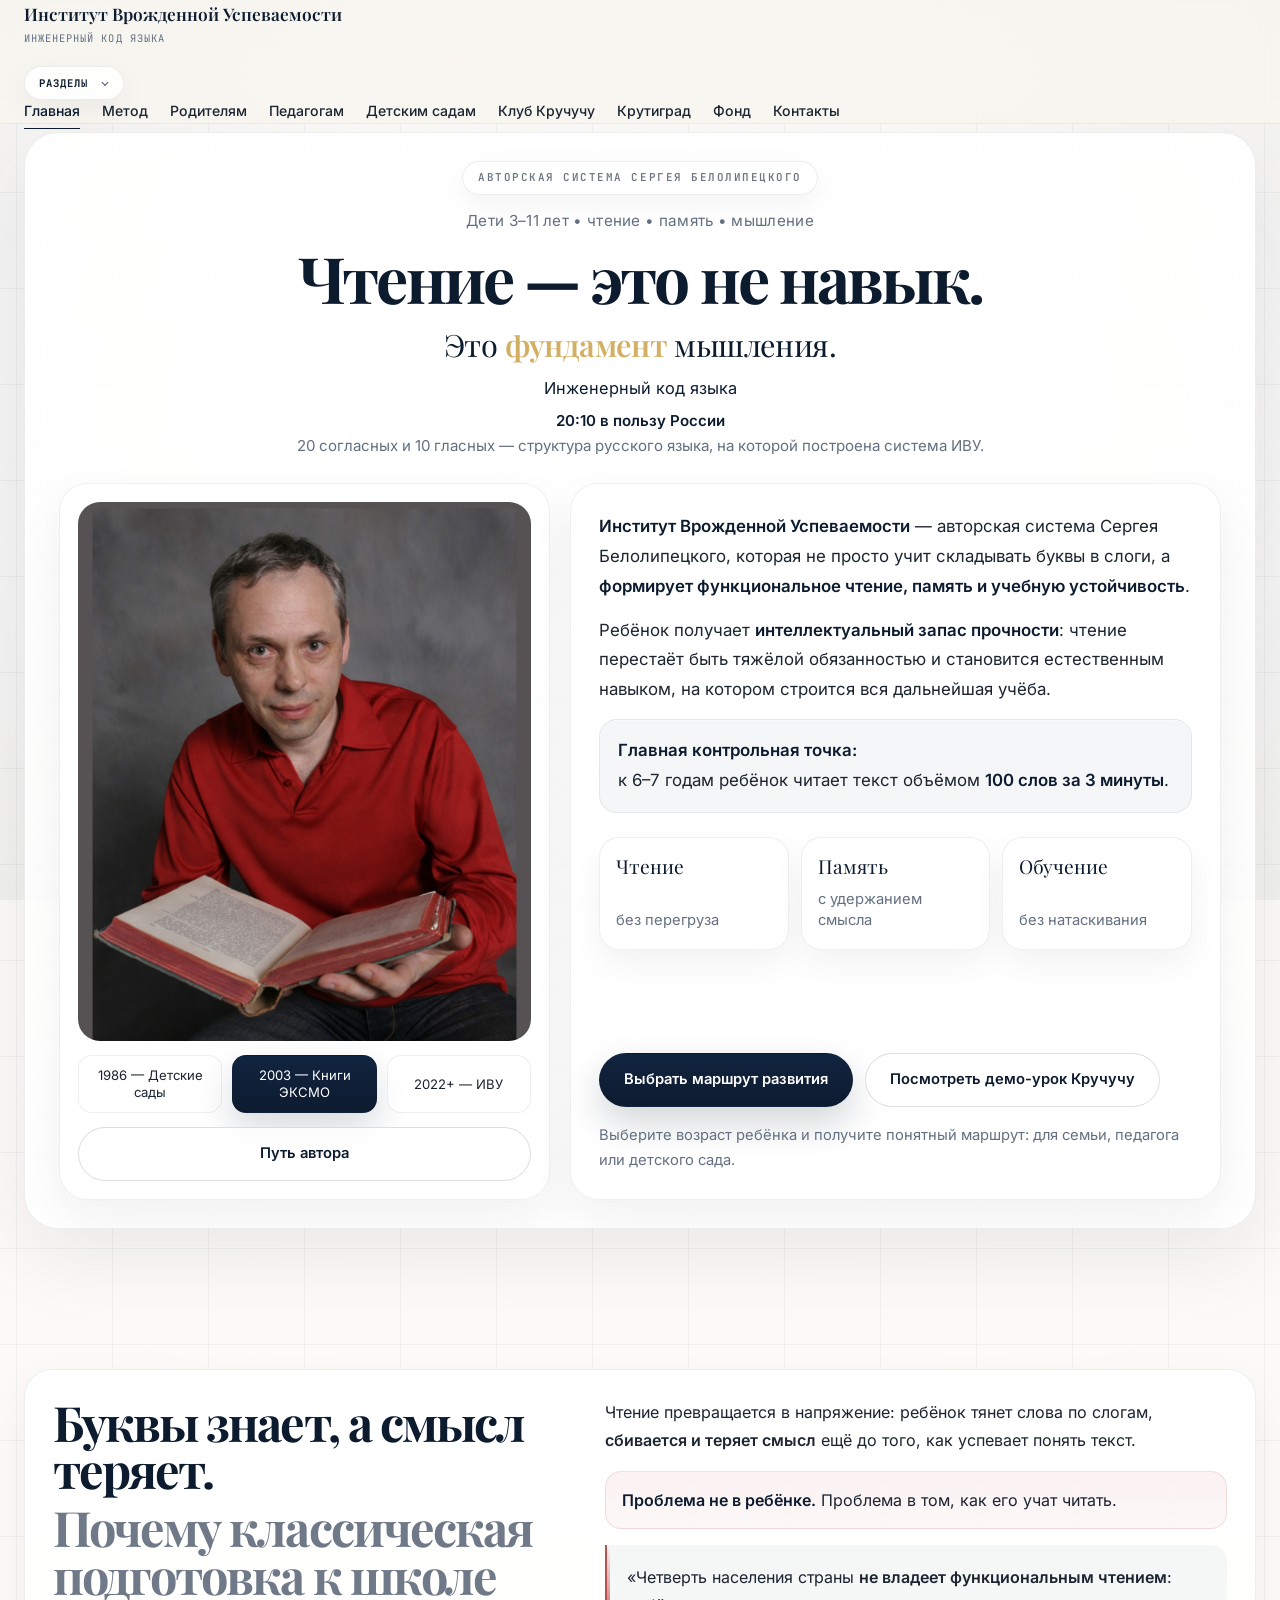
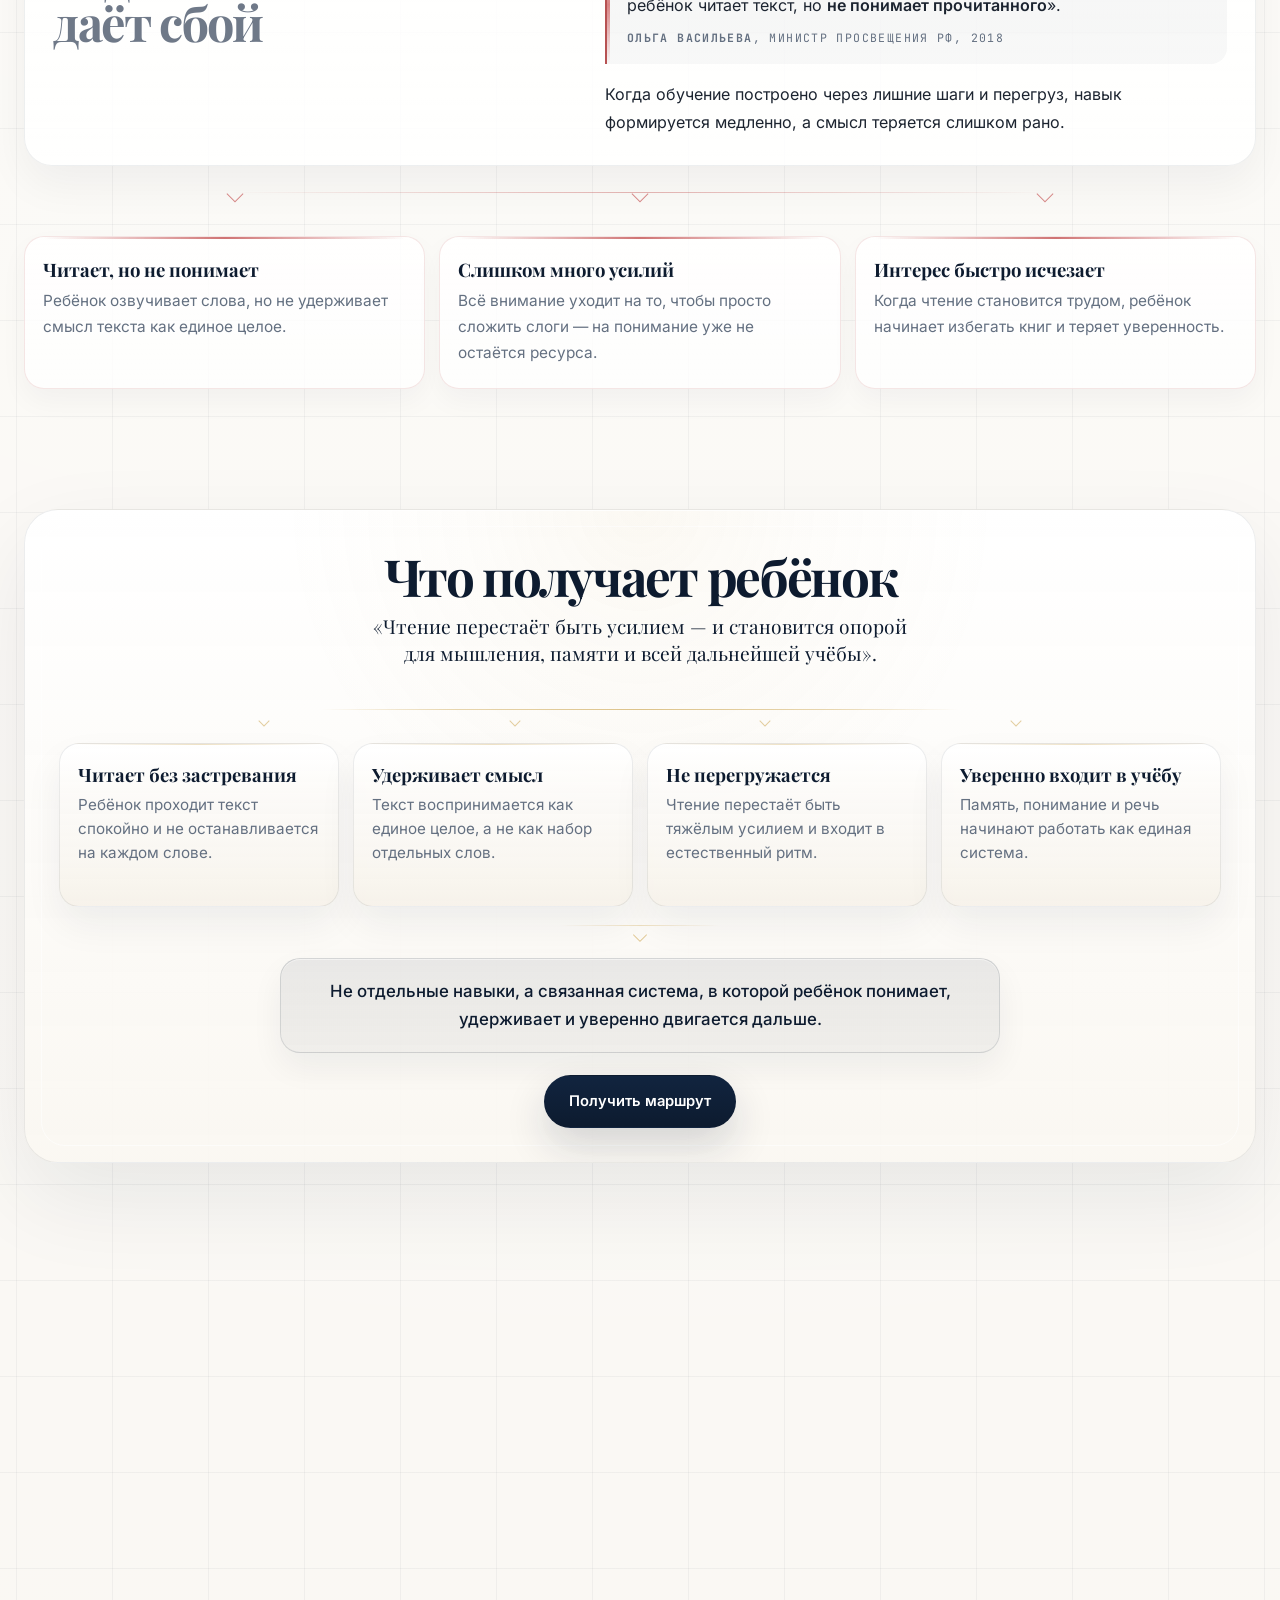
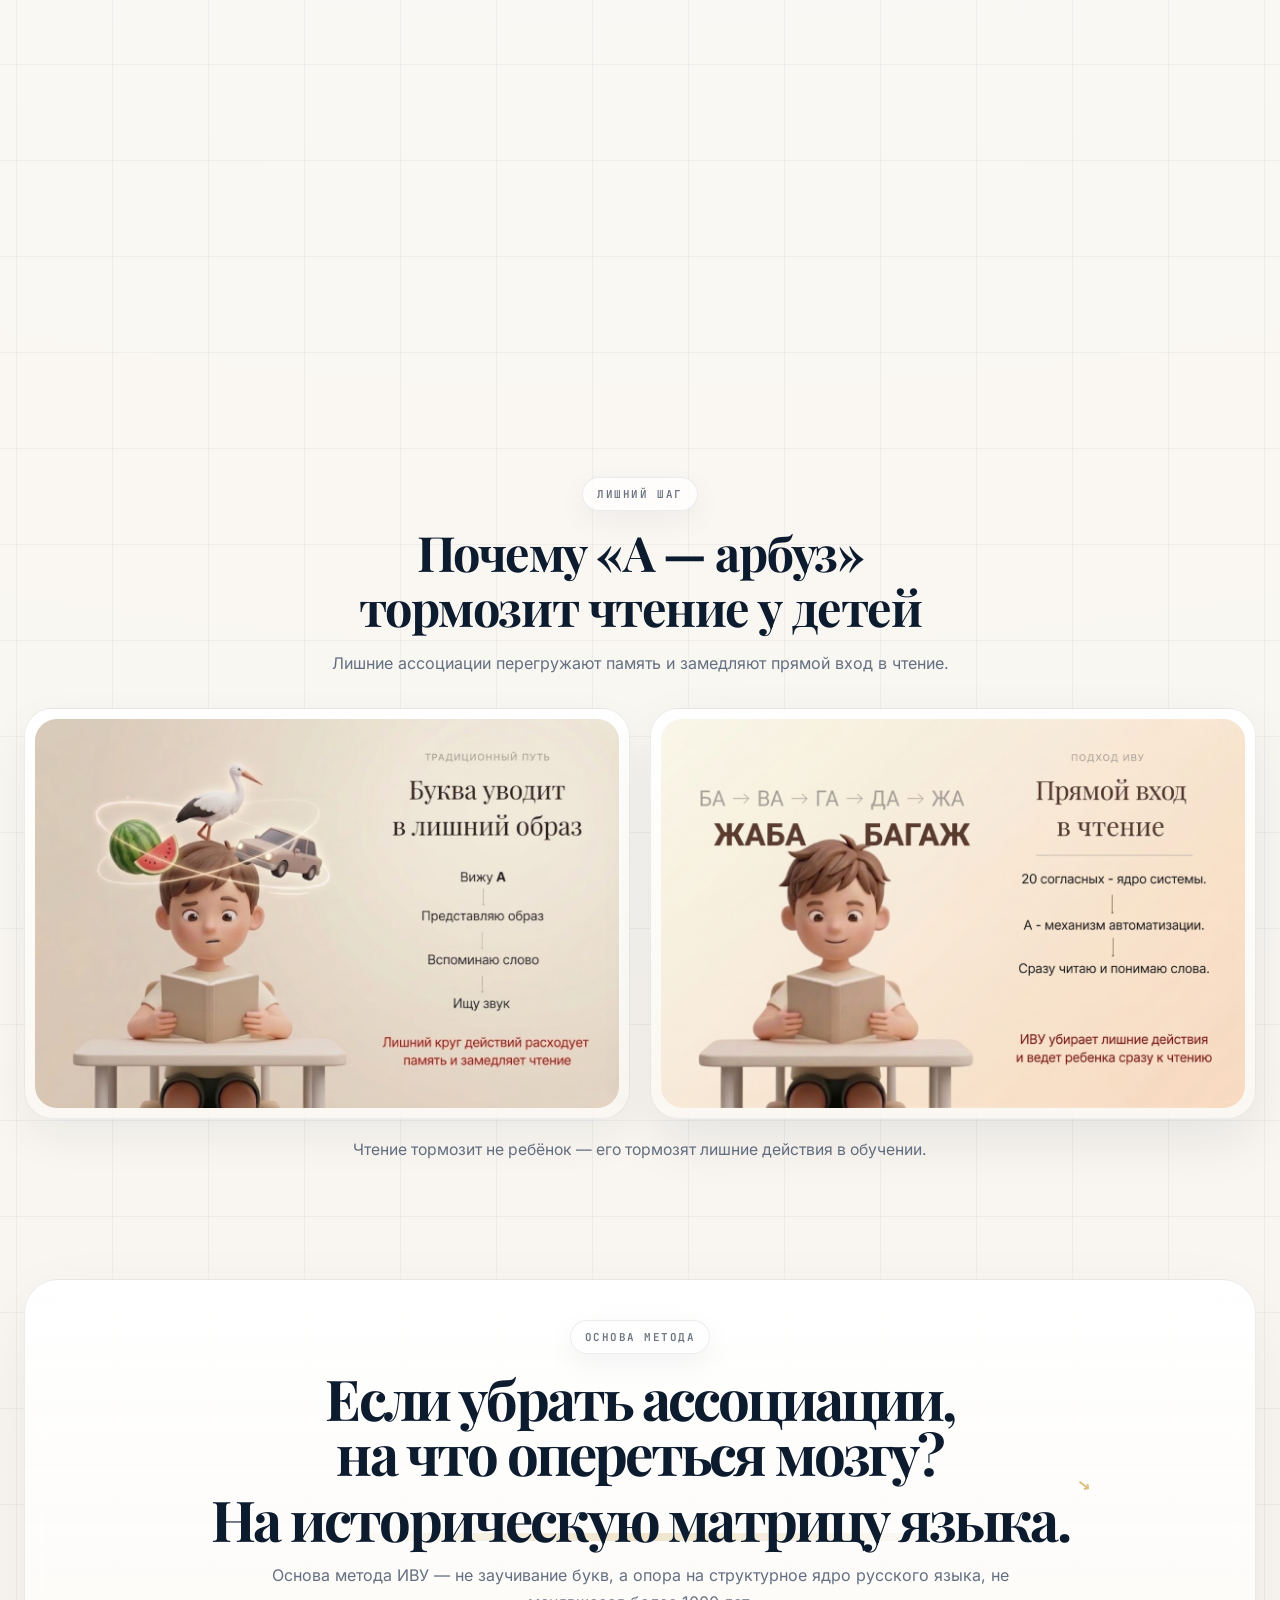
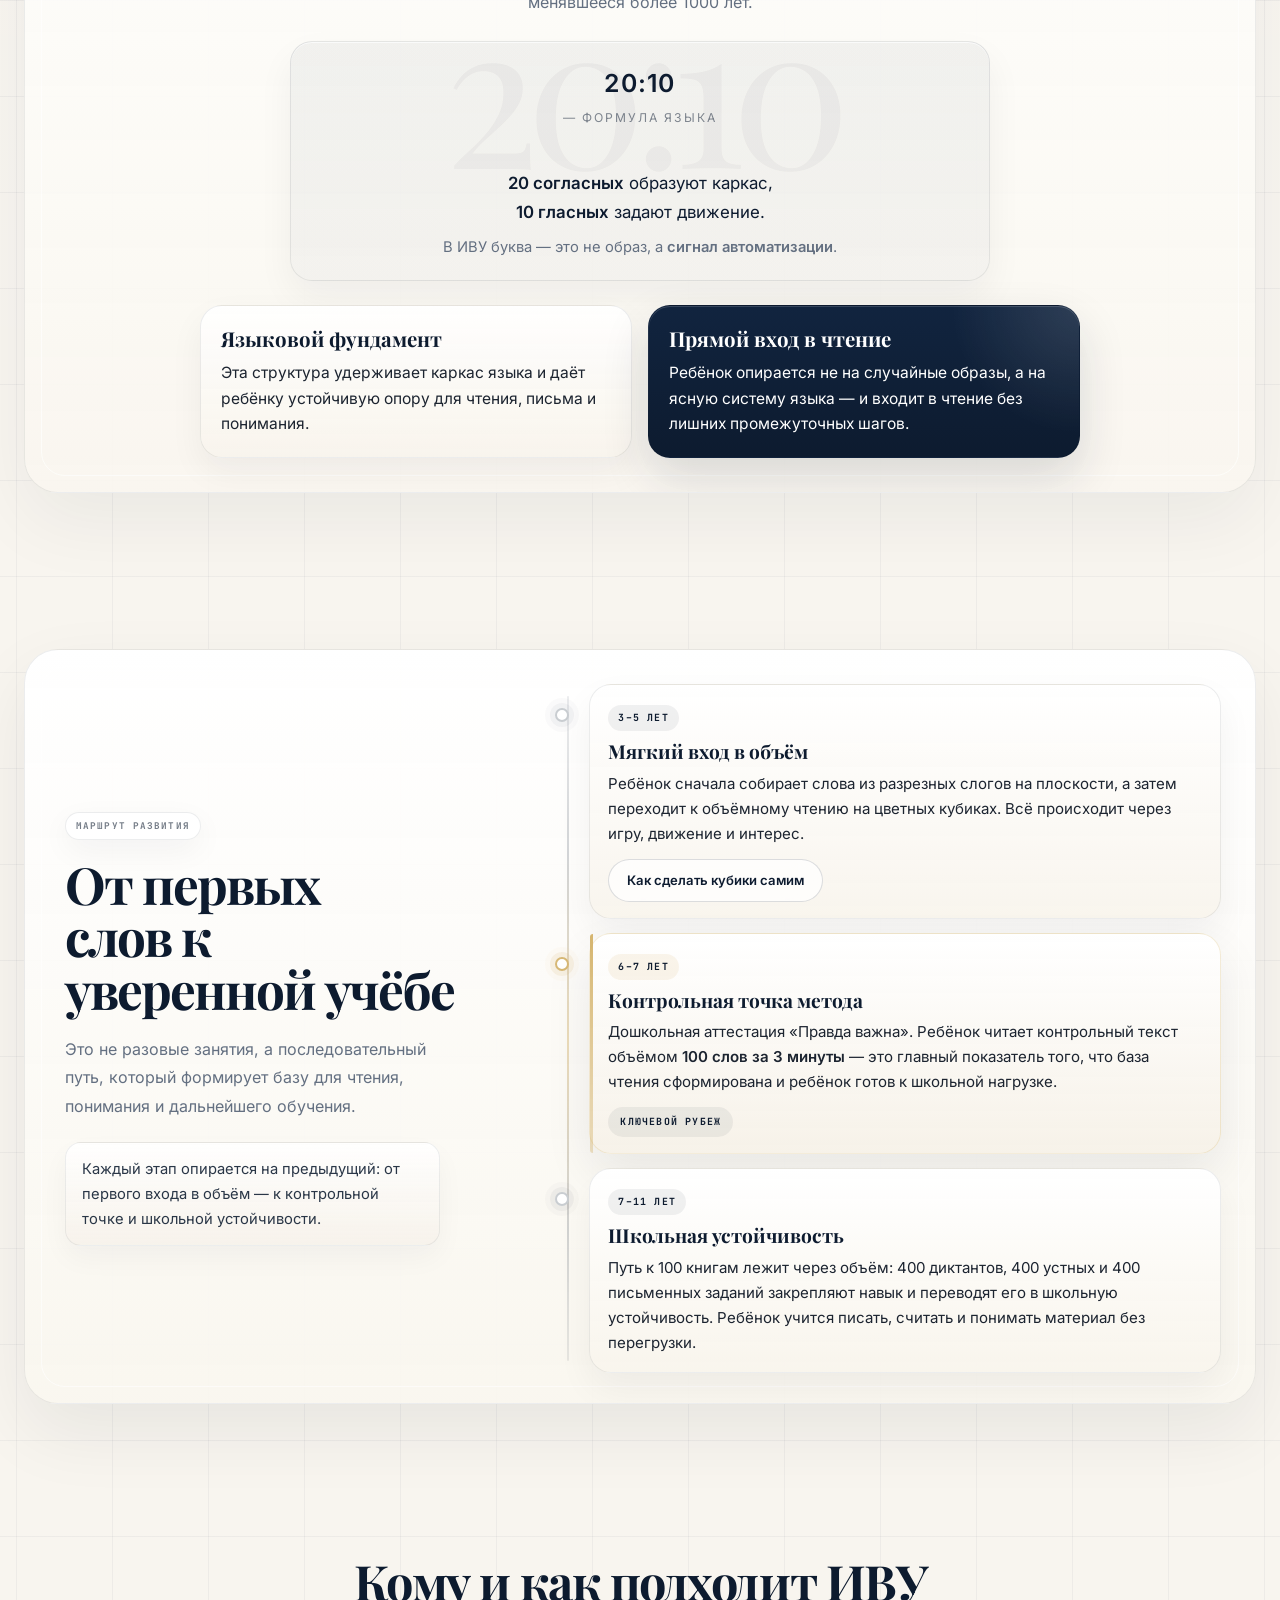
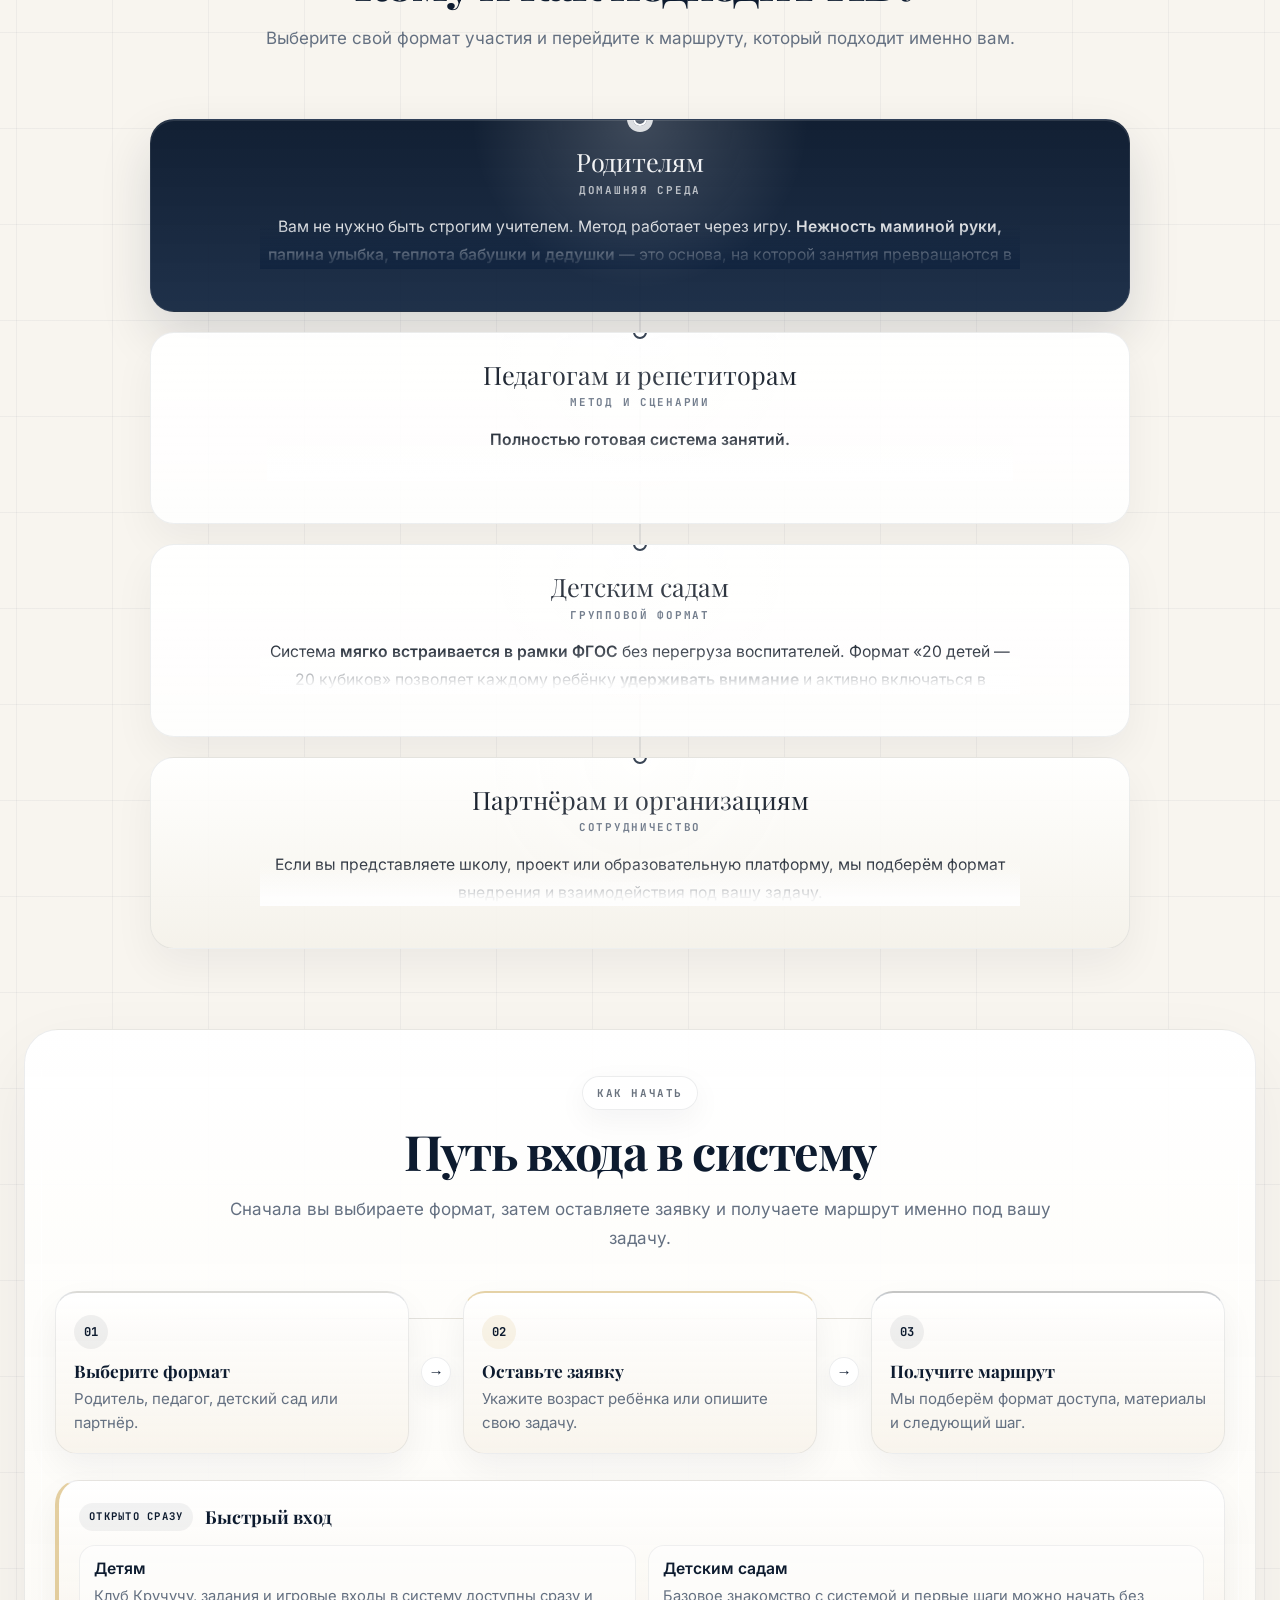
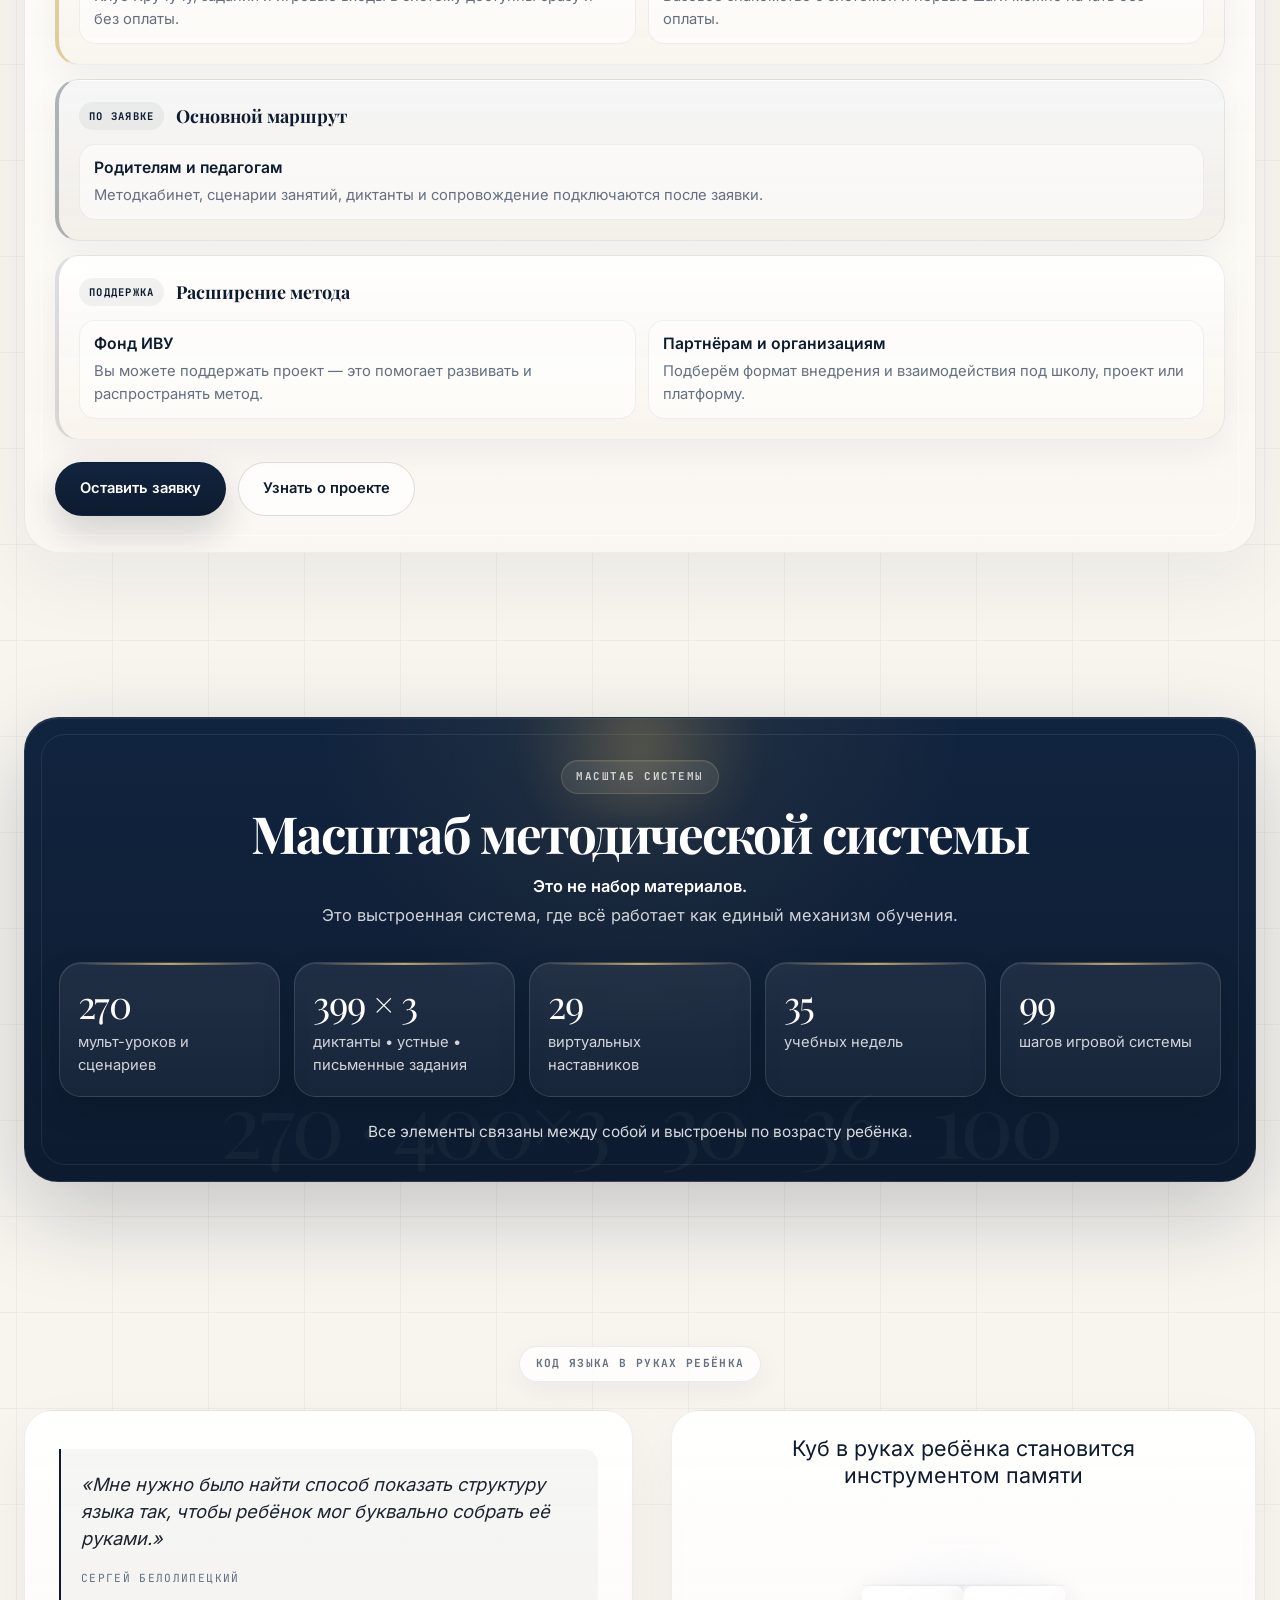
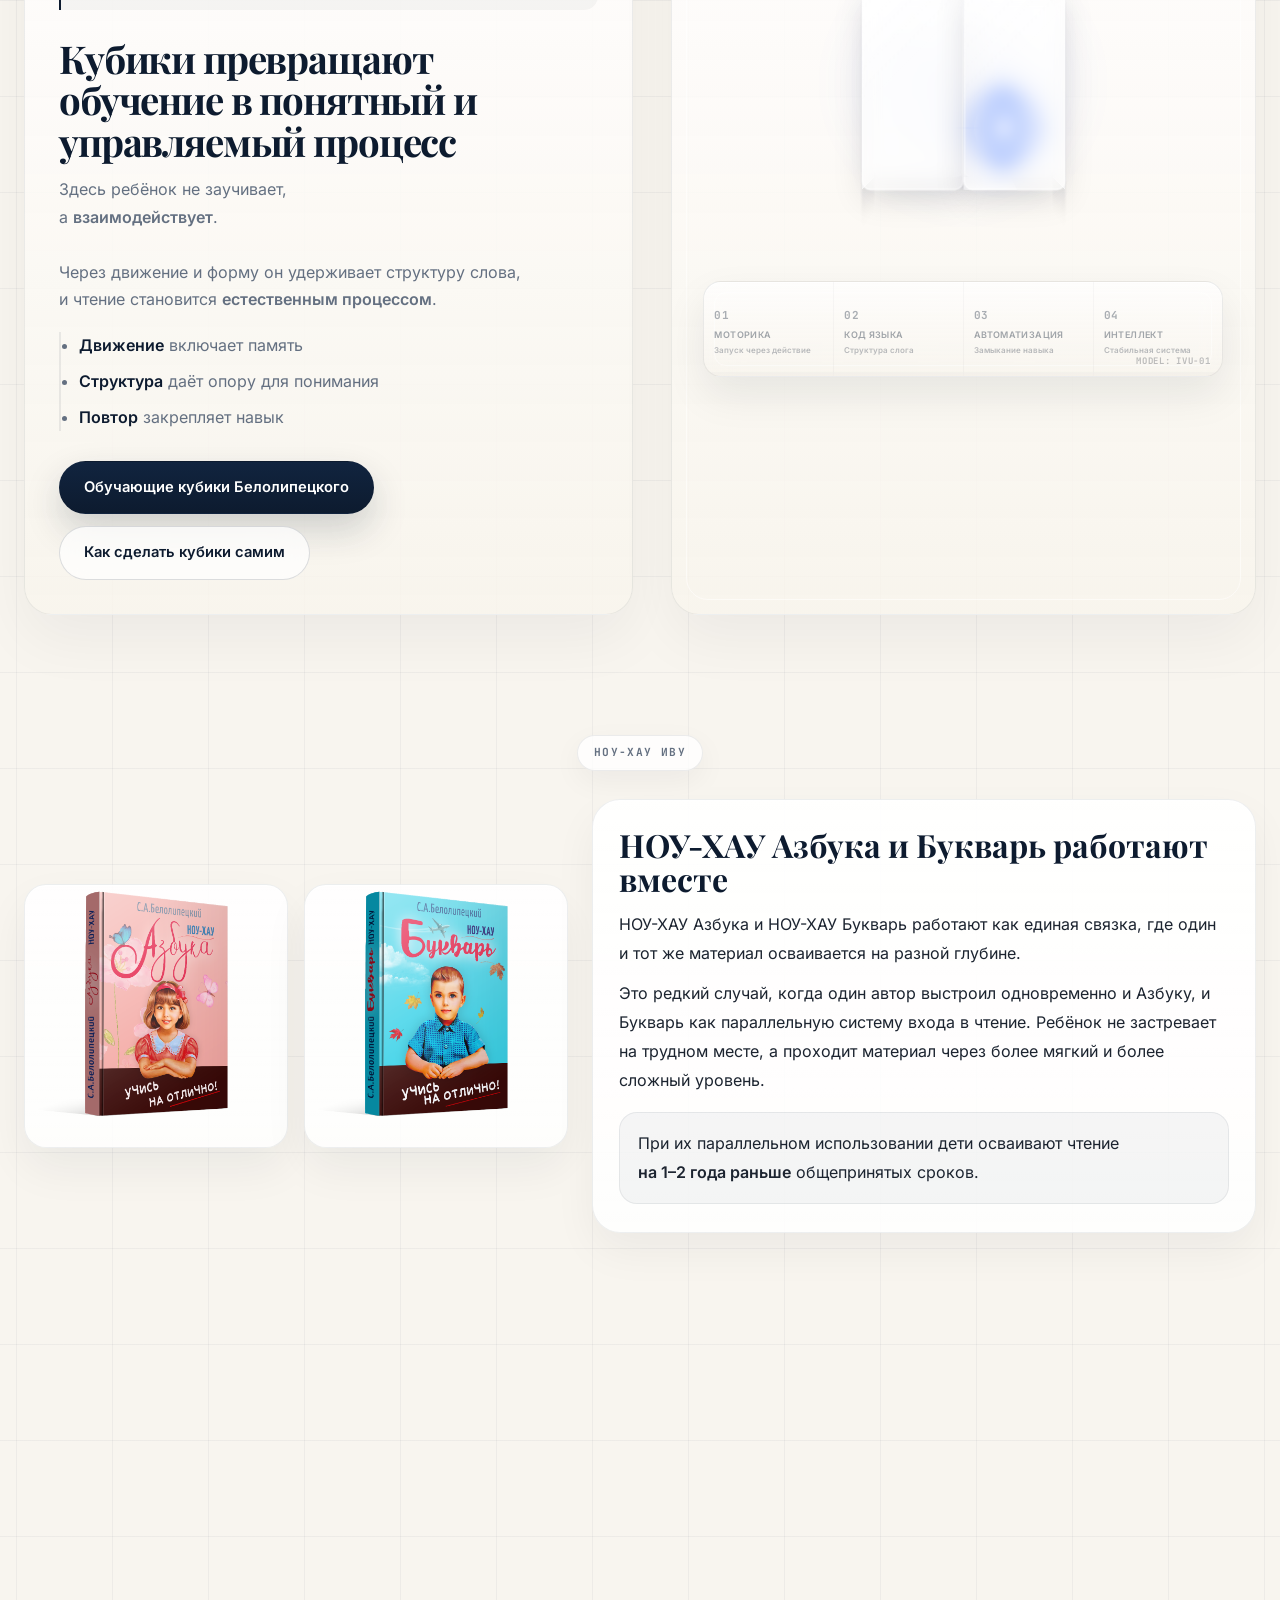
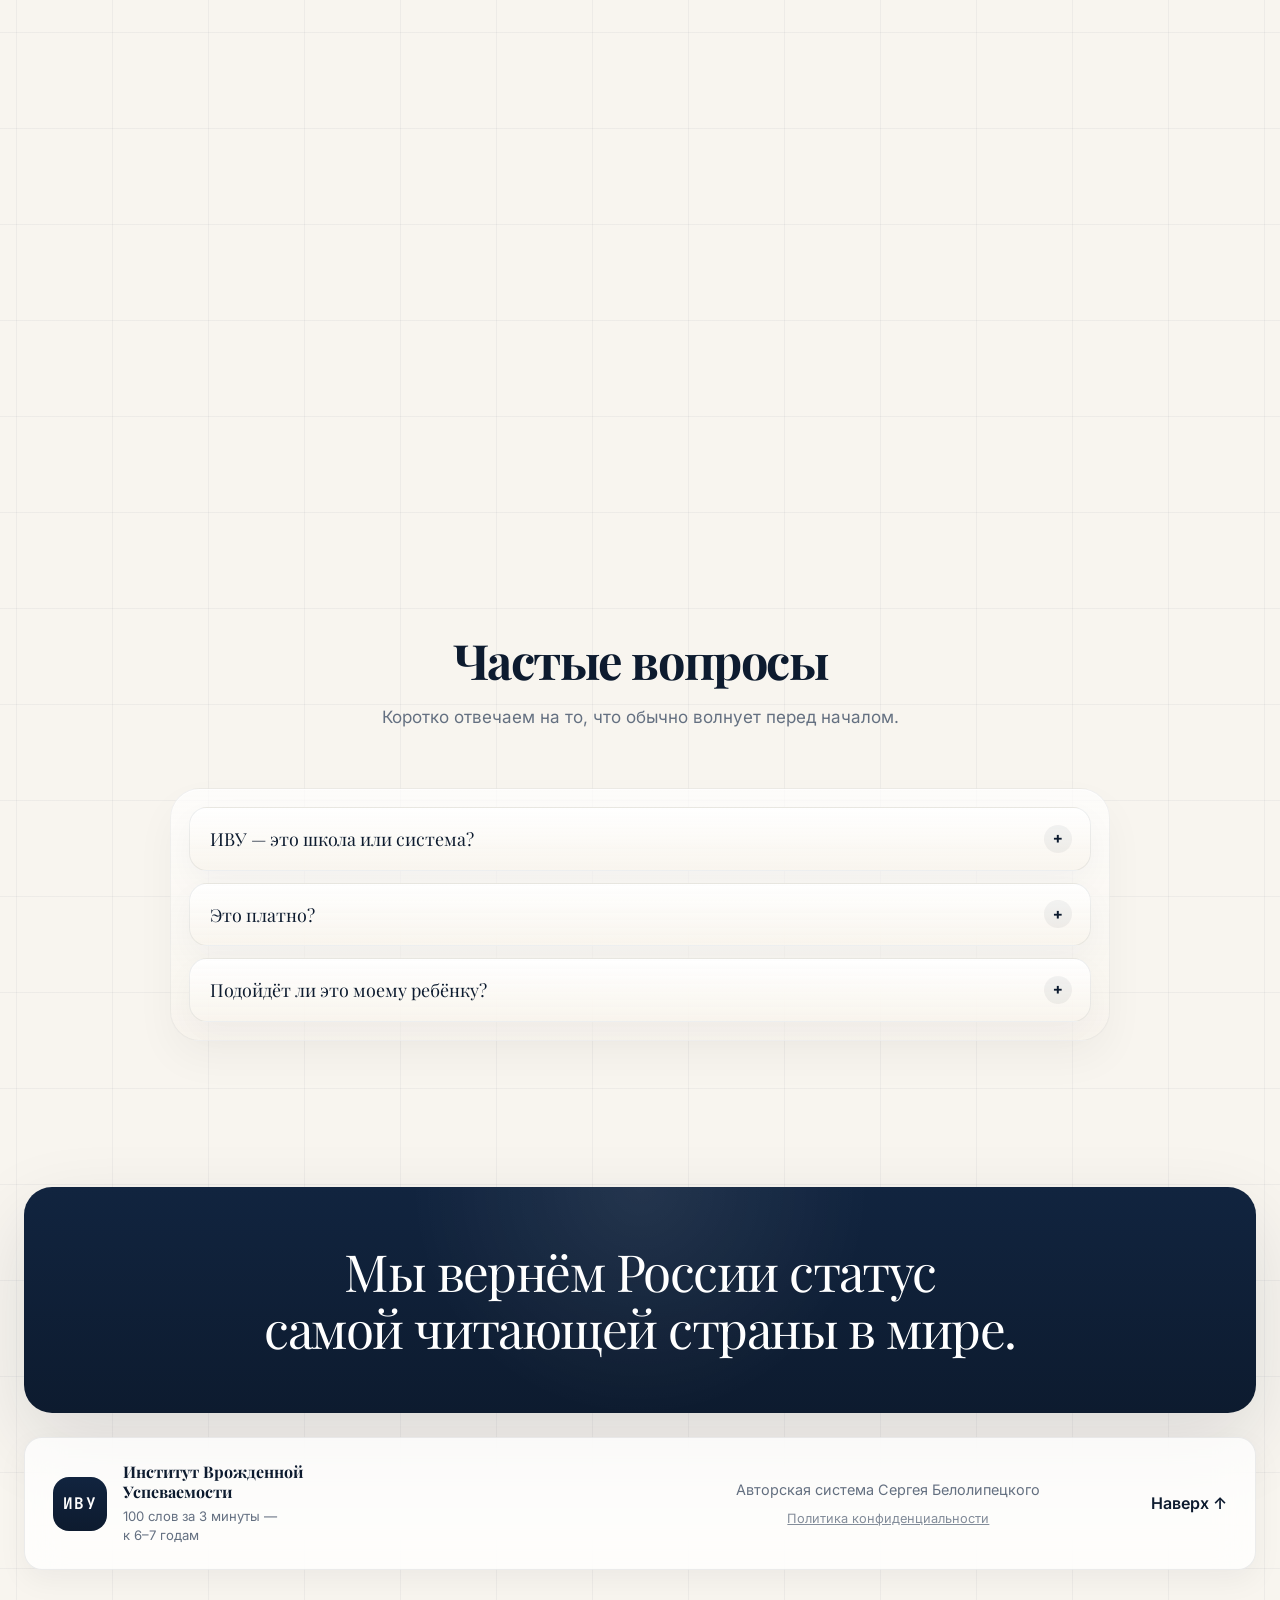
==== commit 76e25527: "Add files via upload" ====
--- a/index.html
+++ b/index.html
@@ -74,6 +74,10 @@
 
  
 <div class="nav-scroll-area">
+  <button class="nav-scroll-btn nav-scroll-btn--left" type="button" aria-label="Прокрутить меню влево">
+    <span>‹</span>
+  </button>
+
   <nav class="nav" aria-label="Основная навигация">
     <a href="./index.html" class="nav__link is-active">Главная</a>
     <a href="./system.html" class="nav__link">Метод</a>
@@ -86,7 +90,7 @@
     <a href="./contacts.html" class="nav__link">Контакты</a>
   </nav>
 
-  <button class="nav-scroll-btn" type="button" aria-label="Прокрутить меню вправо">
+  <button class="nav-scroll-btn nav-scroll-btn--right" type="button" aria-label="Прокрутить меню вправо">
     <span>›</span>
   </button>
 </div>
--- a/style.css
+++ b/style.css
@@ -837,23 +837,7 @@
     scroll-snap-align: start;
   }
 
-  .nav-scroll-btn {
-    position: absolute;
-    top: 50%;
-    right: 6px;
-    transform: translateY(-50%);
-    width: 32px;
-    height: 32px;
-    border-radius: 50%;
-    border: 1px solid rgba(13,27,47,.08);
-    background: rgba(248,245,239,.96);
-    box-shadow: 0 6px 18px rgba(13,27,47,.08);
-    display: flex;
-    align-items: center;
-    justify-content: center;
-    cursor: pointer;
-    z-index: 3;
-  }
+
 
   .nav-scroll-btn span {
     font-size: 1.2rem;
@@ -861,22 +845,83 @@
     transform: translateX(1px);
   }
 
-  .nav-scroll-area::after {
-    content: "";
-    position: absolute;
-    right: 40px;
-    top: 0;
-    width: 40px;
-    height: 100%;
-    pointer-events: none;
-    background: linear-gradient(
-      90deg,
-      rgba(248,245,239,0),
-      rgba(248,245,239,.9) 55%,
-      rgba(248,245,239,1)
-    );
-    z-index: 2;
-  }
+/* кнопки прокрутки — новая версия */
+.nav-scroll-btn {
+  position: absolute;
+  top: 50%;
+  transform: translateY(-50%);
+  width: 30px;
+  height: 24px;
+  border-radius: 8px;
+  border: 1px solid rgba(13,27,47,.05);
+  background: rgba(248,245,239,.88);
+  box-shadow: 0 4px 12px rgba(13,27,47,.04);
+  display: flex;
+  align-items: center;
+  justify-content: center;
+  cursor: pointer;
+  z-index: 3;
+  transition: all .2s ease;
+  backdrop-filter: blur(6px);
+}
+
+/* позиции */
+.nav-scroll-btn--left {
+  left: 0;
+}
+
+.nav-scroll-btn--right {
+  right: 0;
+}
+
+/* стрелки */
+.nav-scroll-btn span {
+  font-size: .9rem;
+  color: rgba(13,27,47,.6);
+}
+.nav-scroll-btn--left {
+  left: 4px;
+}
+
+.nav-scroll-btn--right {
+  right: 4px;
+}
+
+/* hover */
+.nav-scroll-btn:hover {
+  background: #fff;
+  box-shadow: 0 8px 20px rgba(13,27,47,.08);
+}
+
+/* дымка слева и справа */
+.nav-scroll-area::before,
+.nav-scroll-area::after {
+  content: "";
+  position: absolute;
+  top: 0;
+  width: 40px;
+  height: 100%;
+  pointer-events: none;
+  z-index: 2;
+}
+
+.nav-scroll-area::before {
+  left: 0;
+  background: linear-gradient(
+    270deg,
+    rgba(248,245,239,0),
+    rgba(248,245,239,.95)
+  );
+}
+
+.nav-scroll-area::after {
+  right: 0;
+  background: linear-gradient(
+    90deg,
+    rgba(248,245,239,0),
+    rgba(248,245,239,.95)
+  );
+}
 
   .site-manifesto-text {
     padding: 44px 22px;
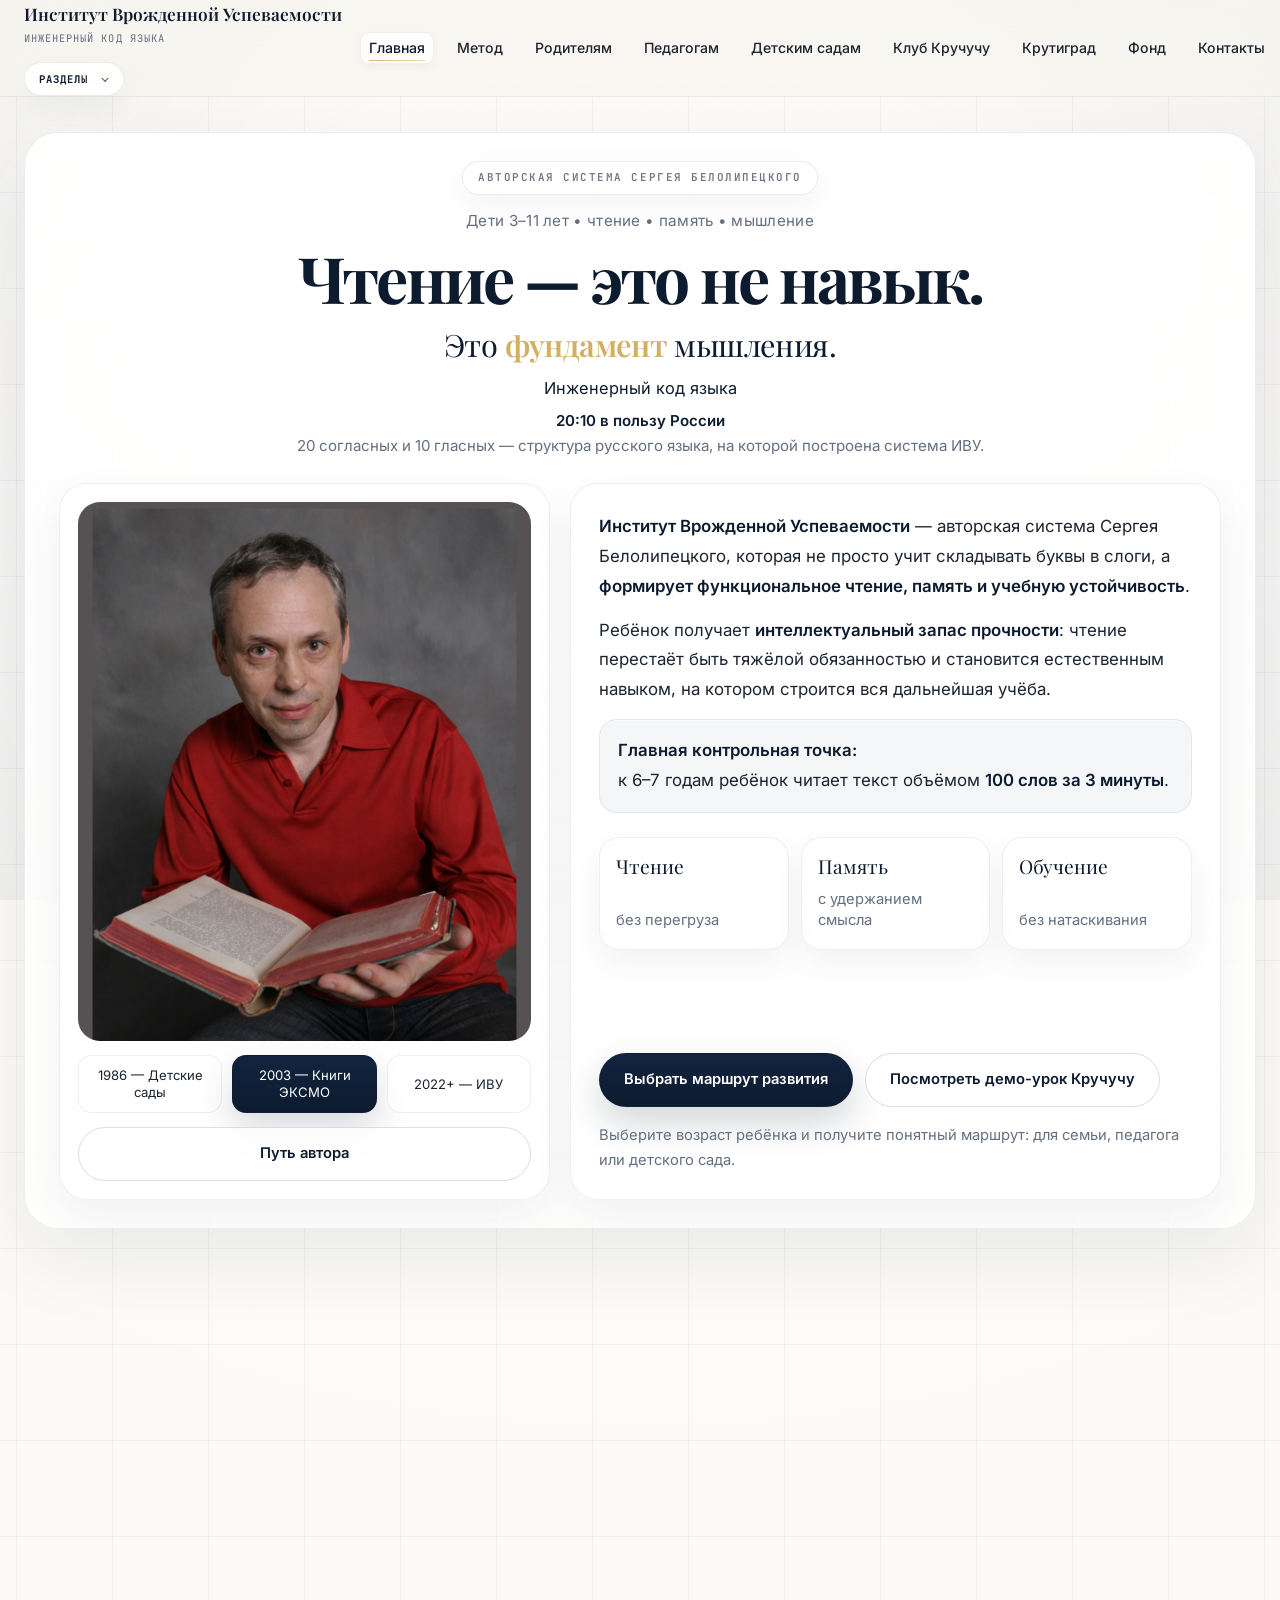
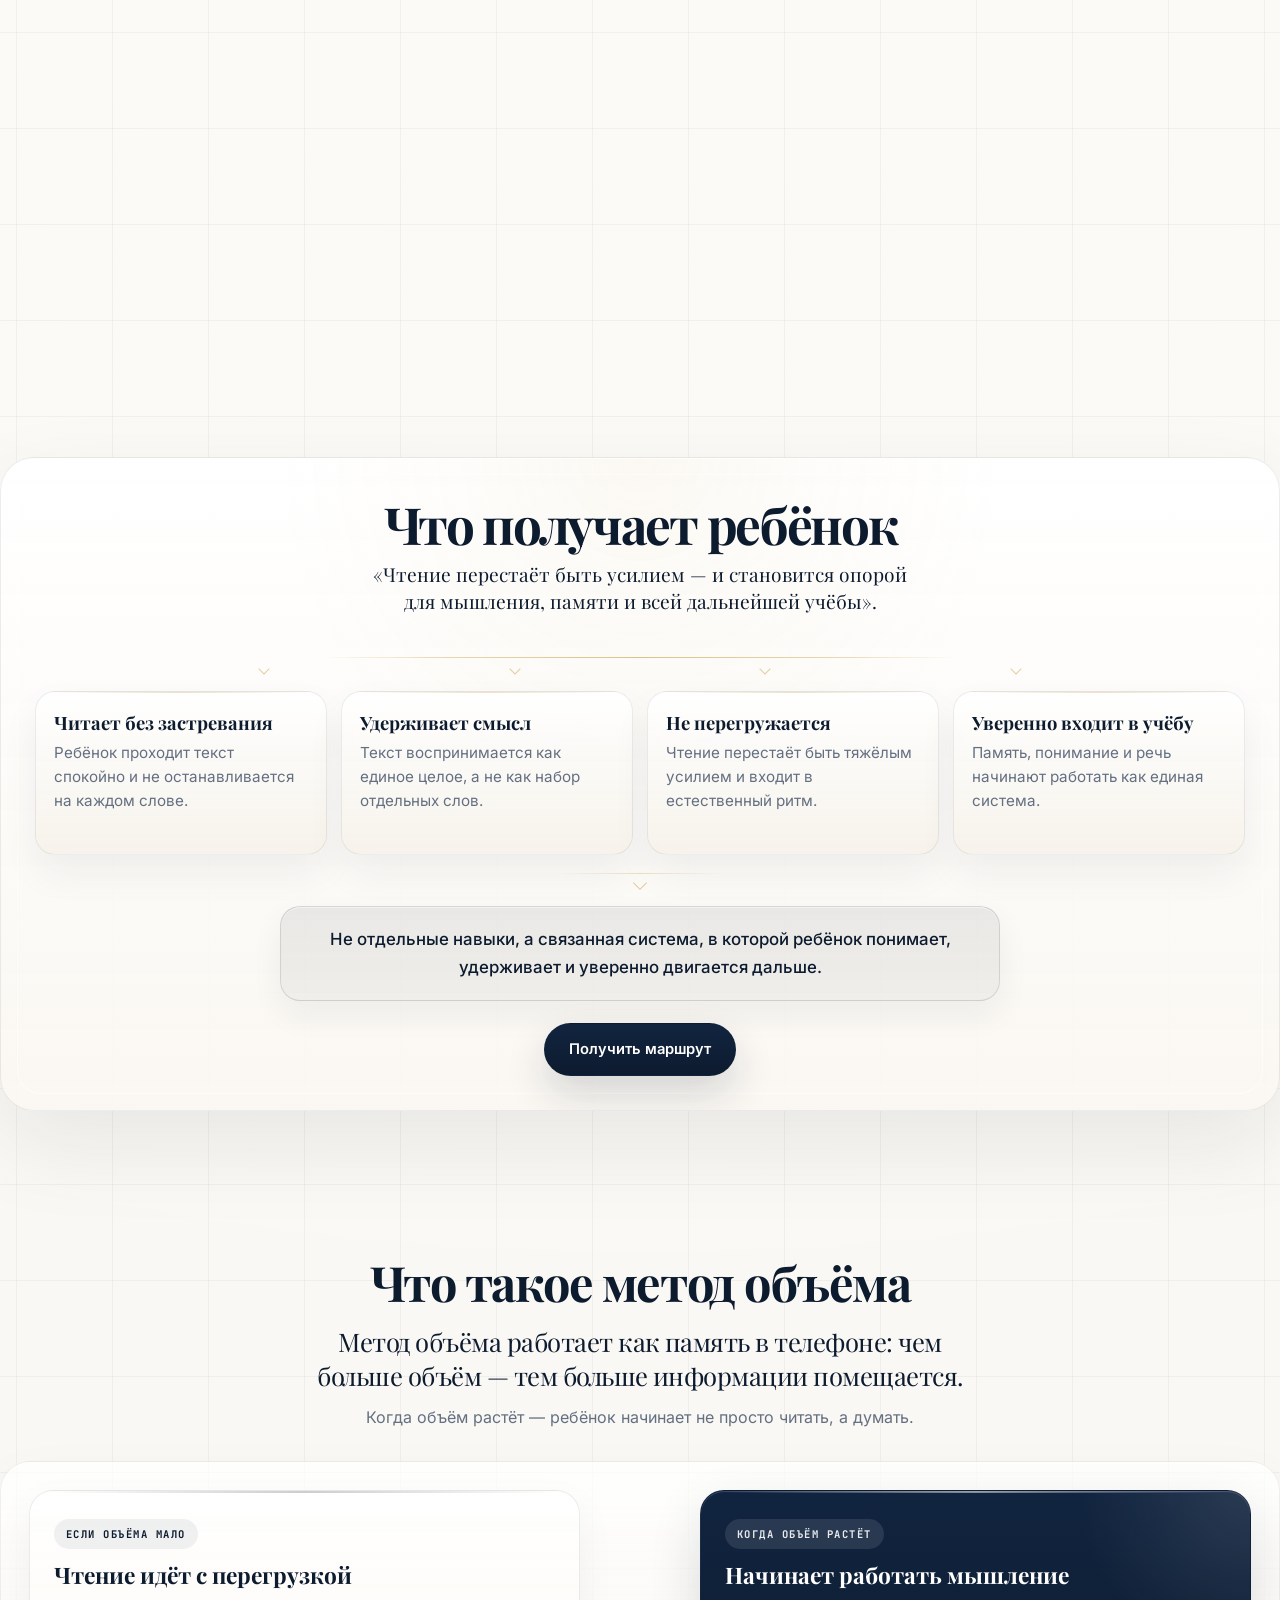
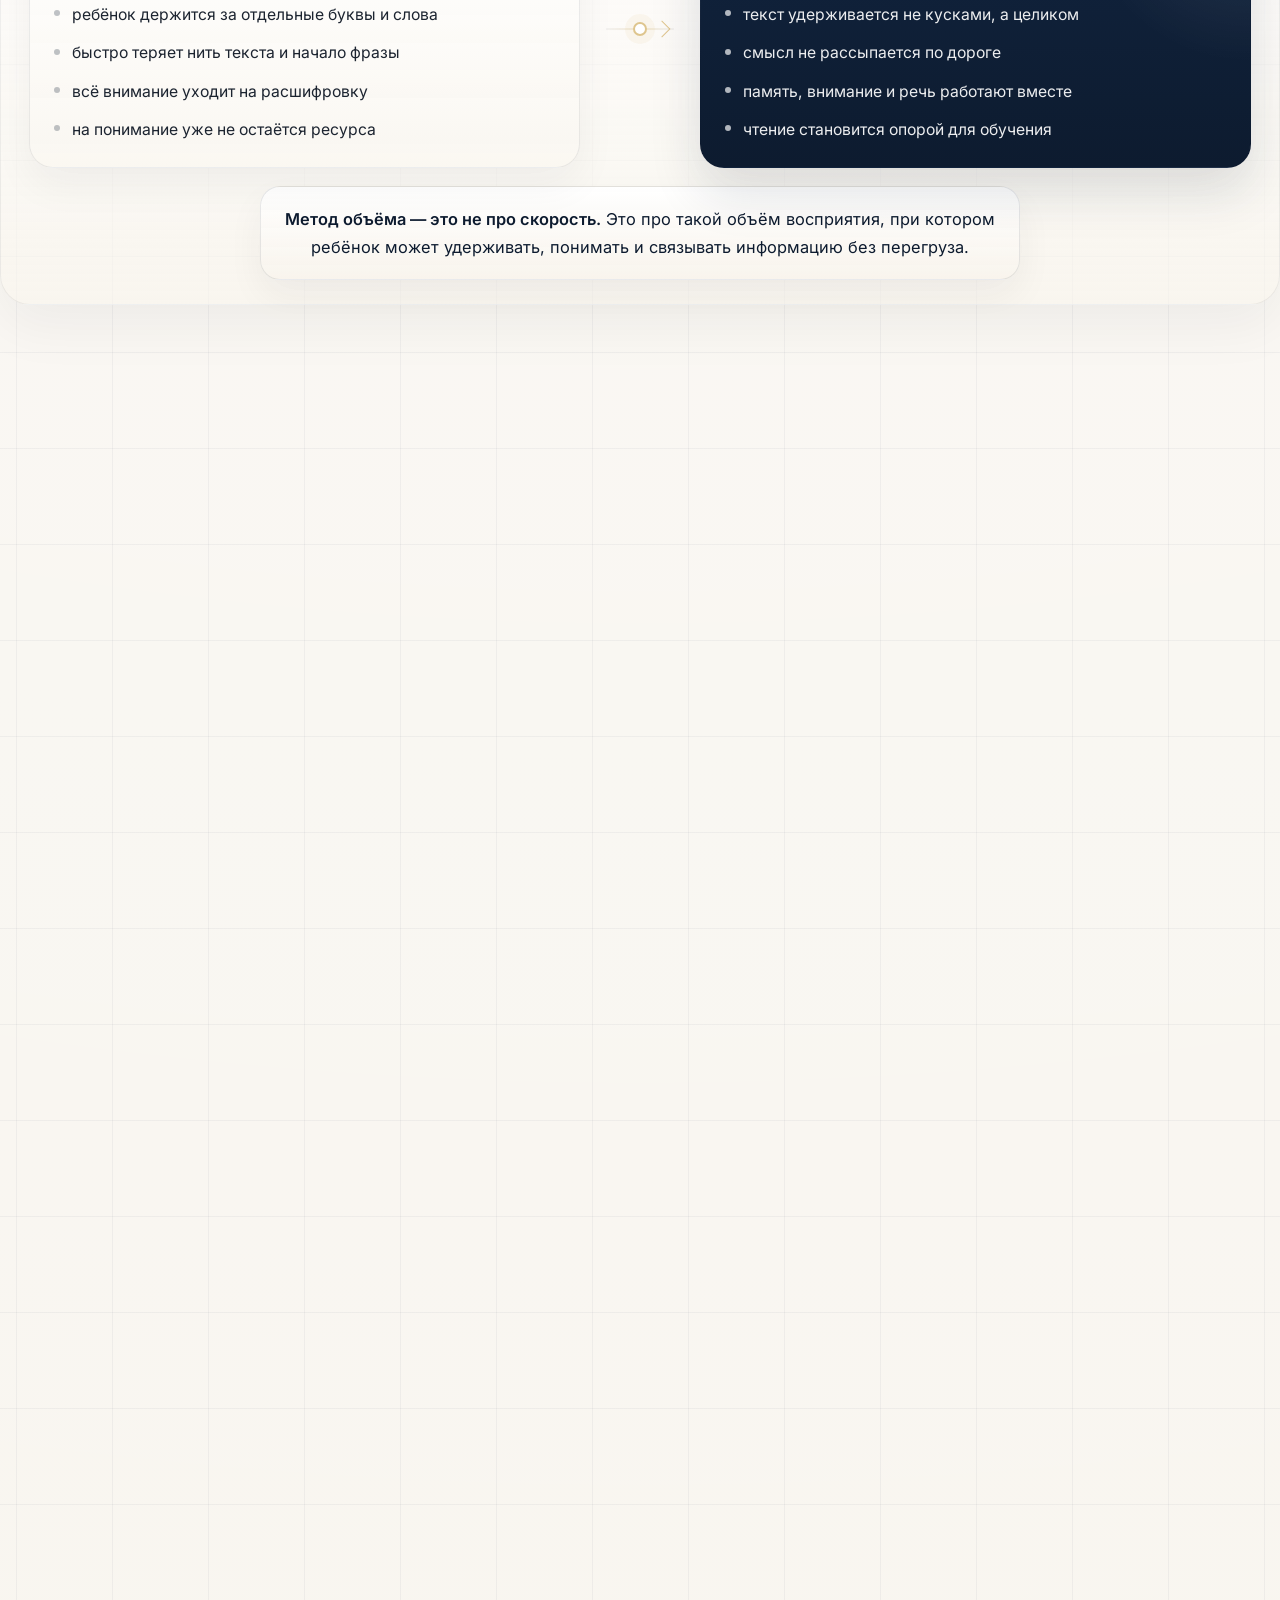
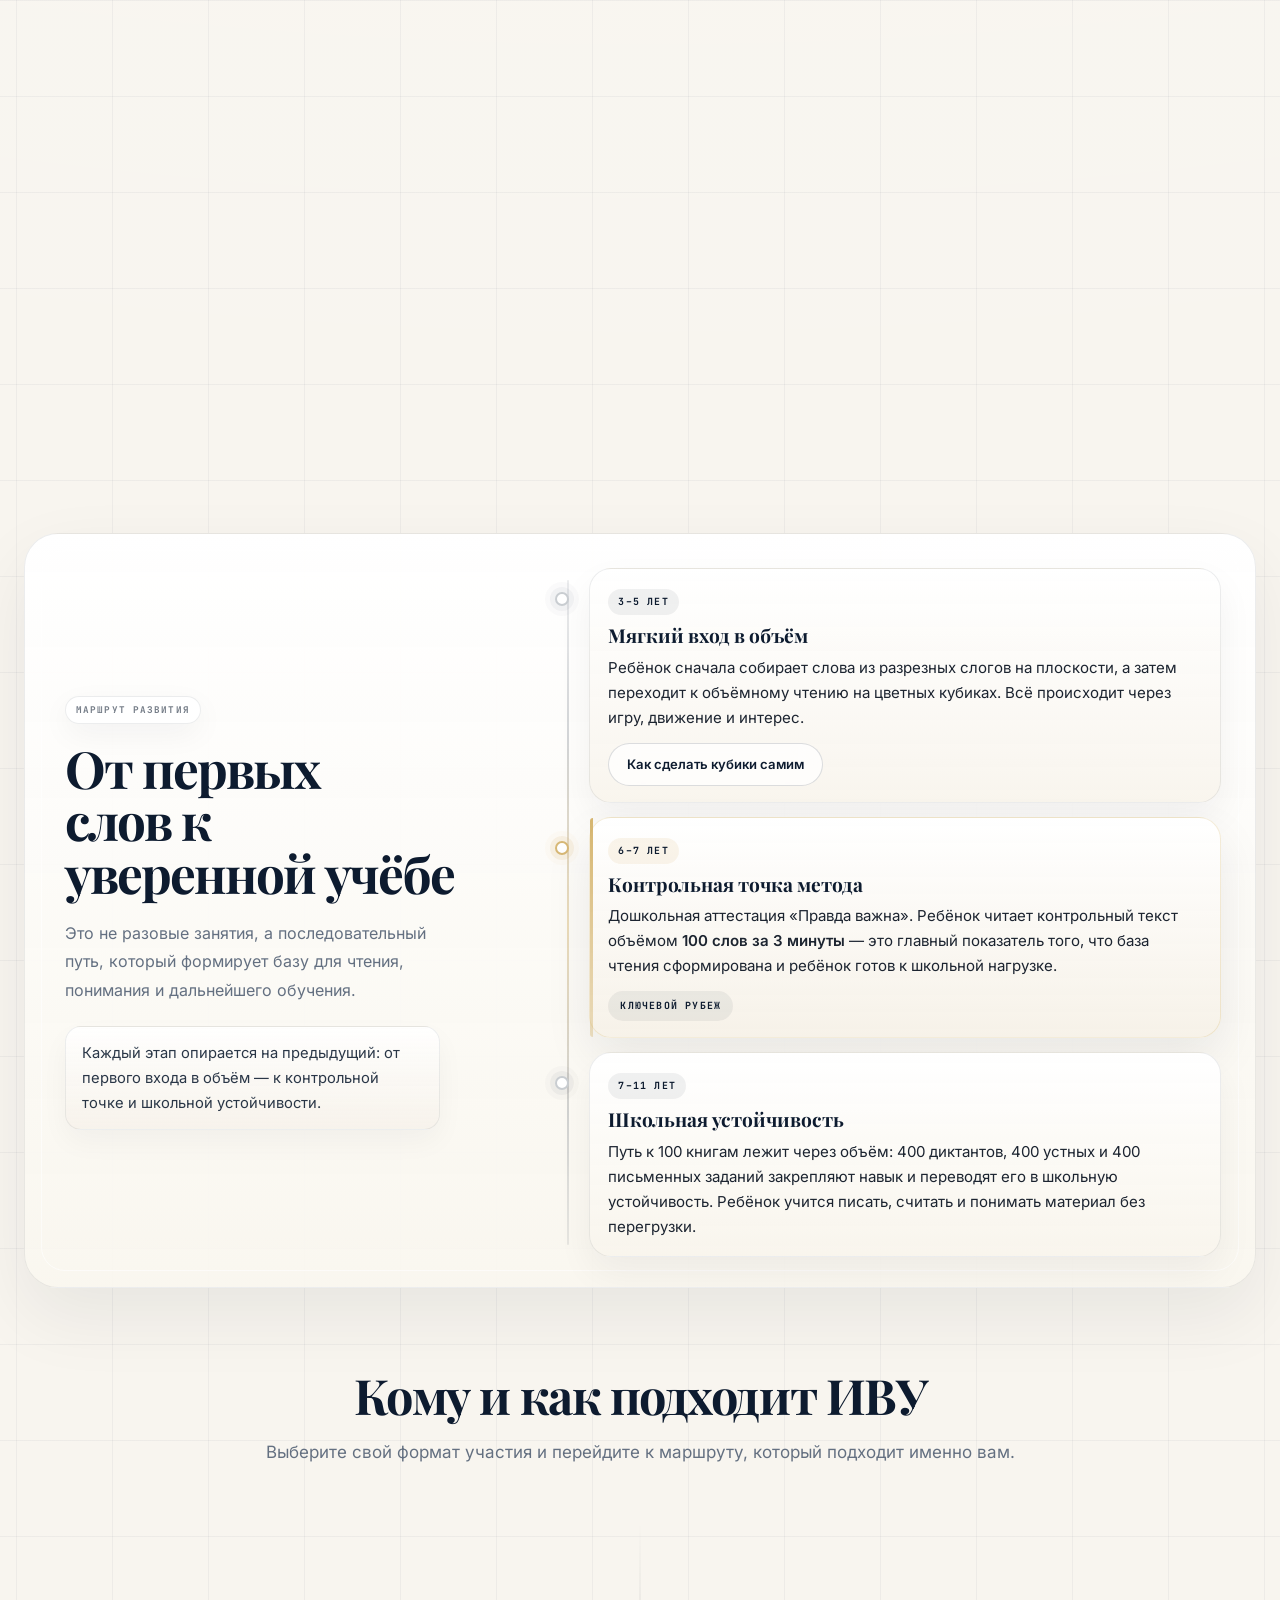
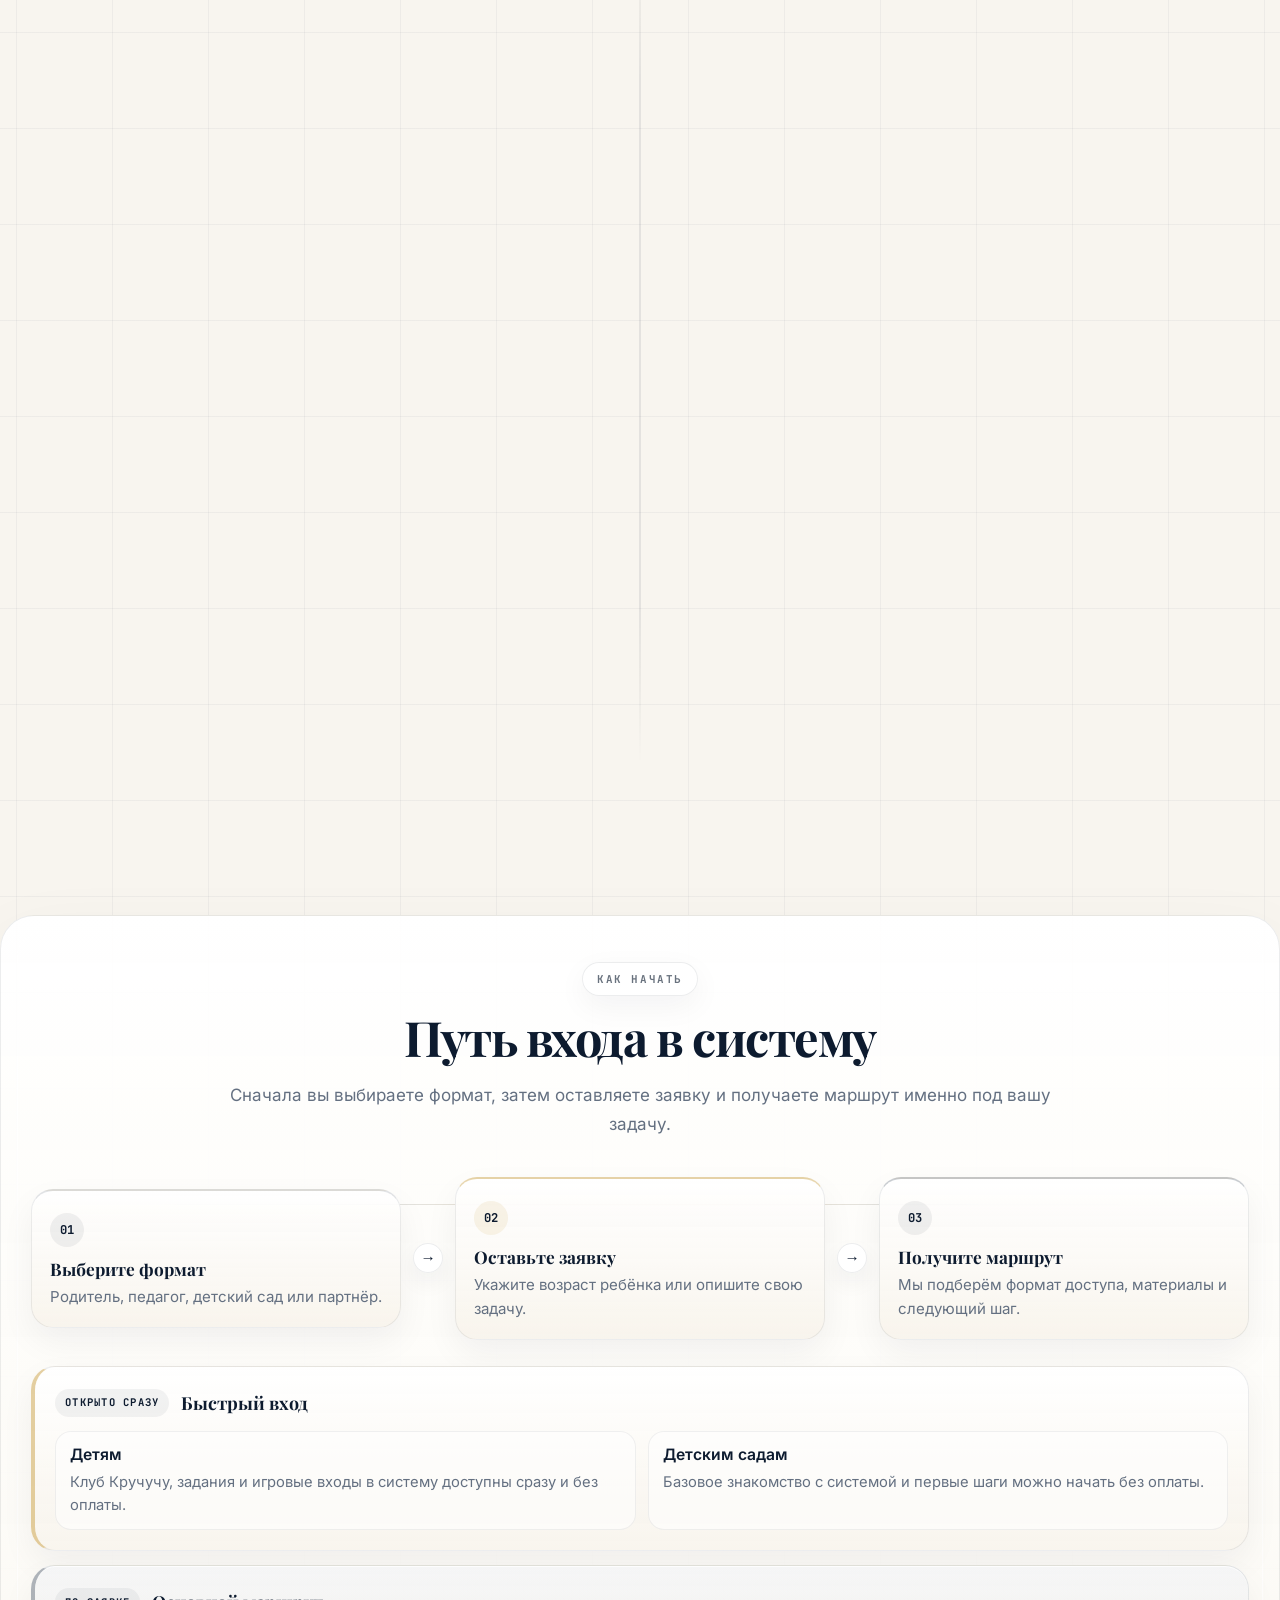
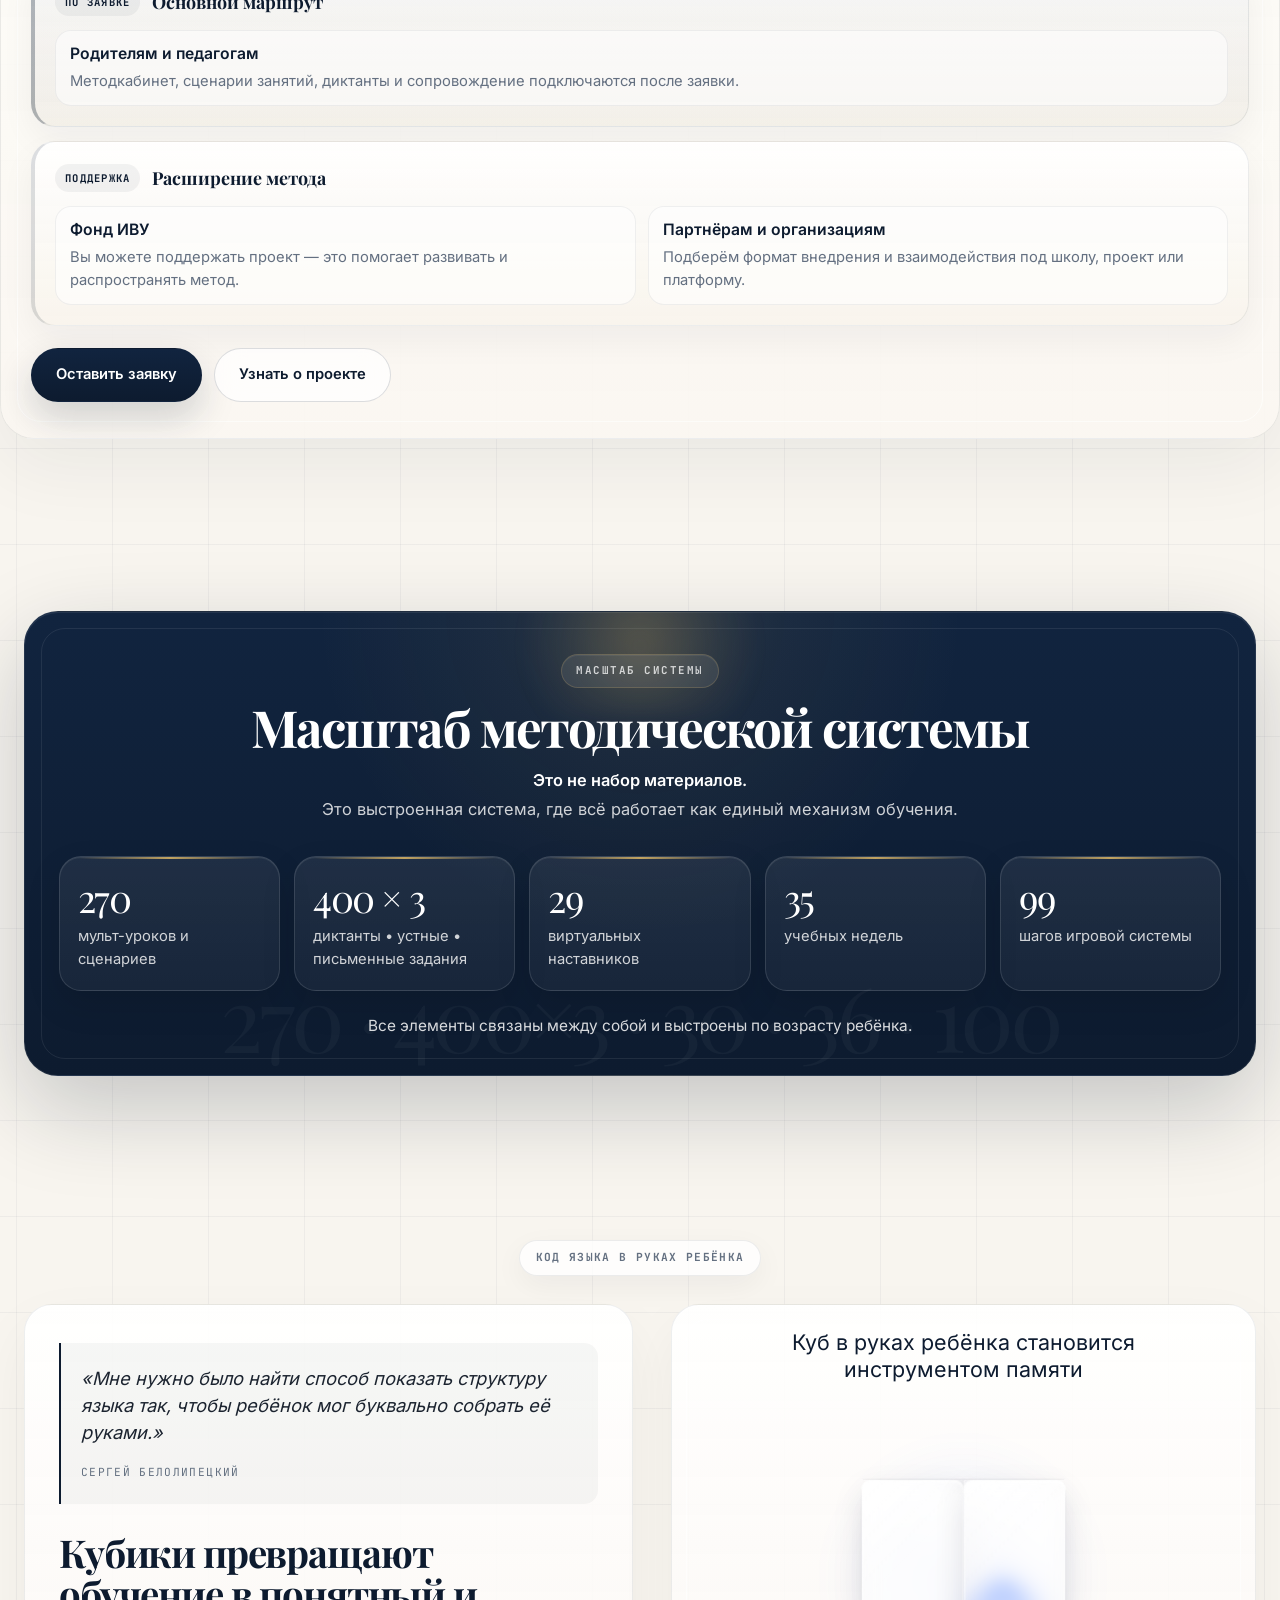
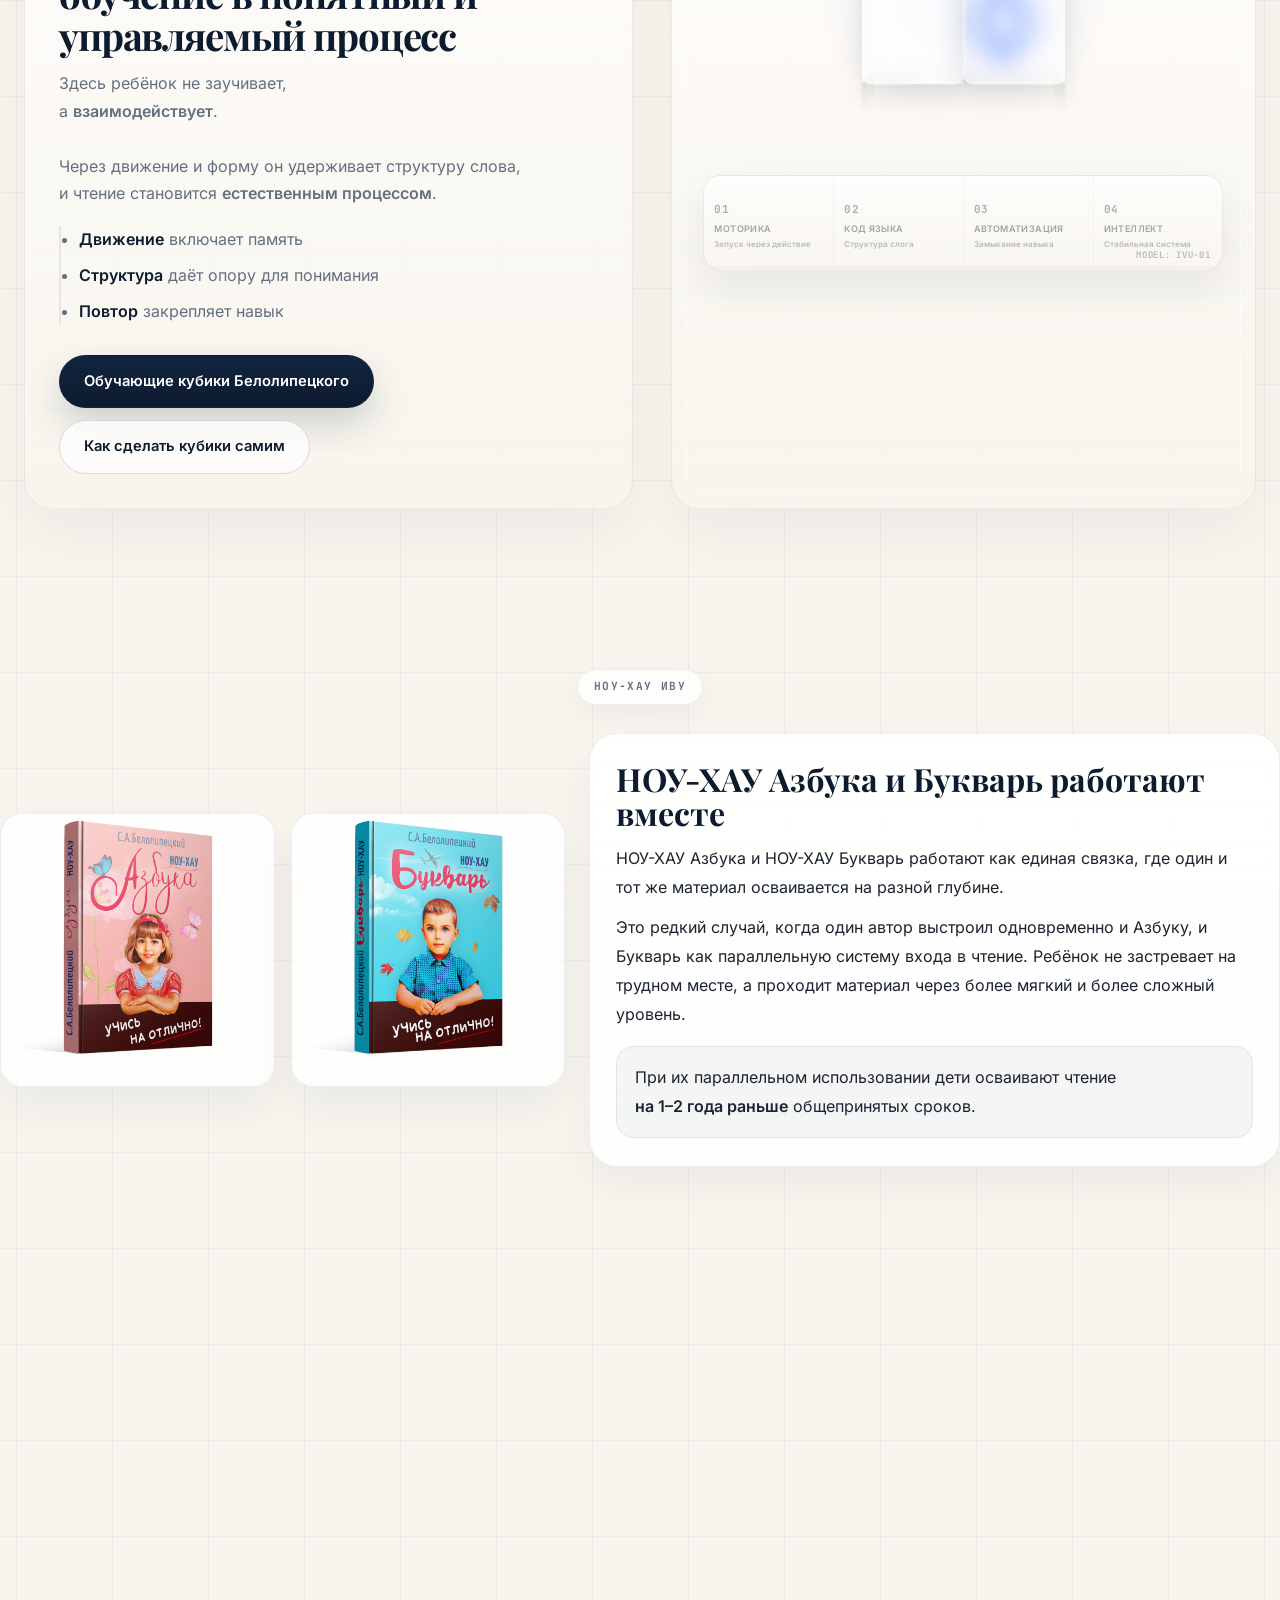
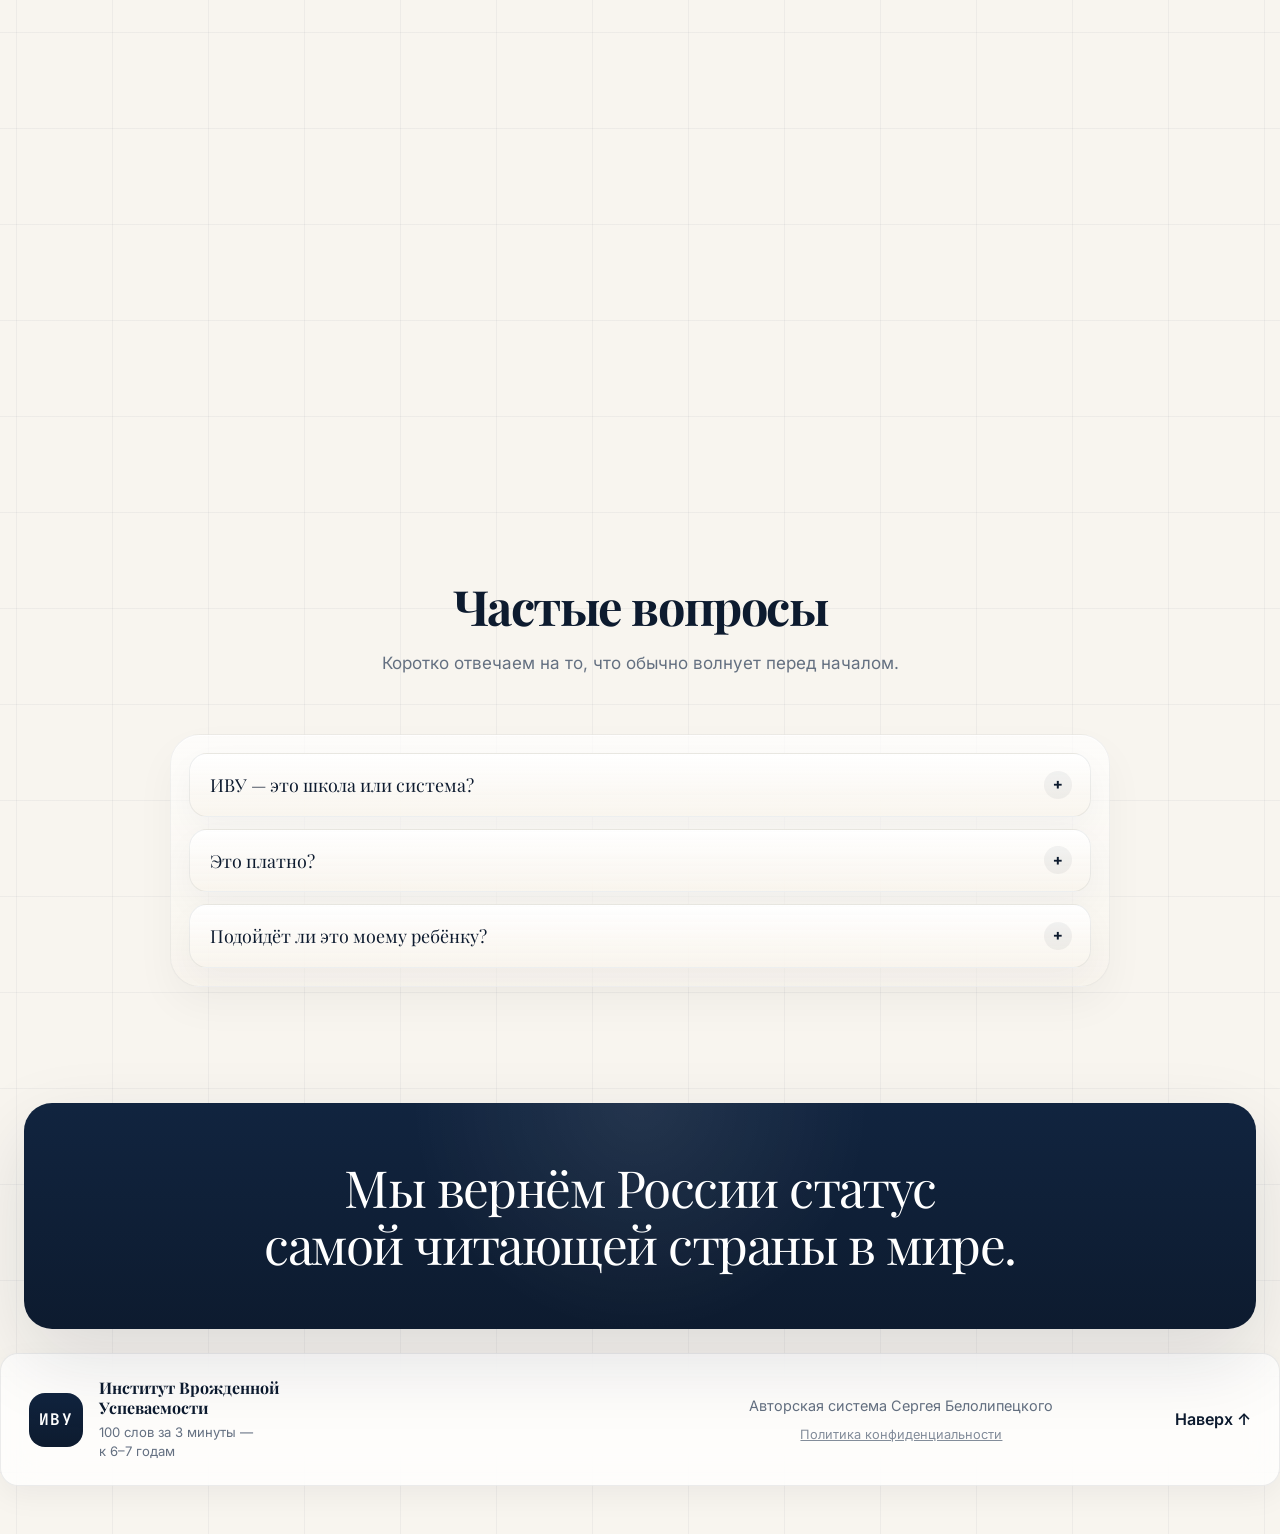
==== commit d2203218: "Add files via upload" ====
--- a/index.html
+++ b/index.html
@@ -34,66 +34,67 @@
 
   <div class="noise-overlay"></div>
 
-  <header class="header" id="header">
+ <header class="header" id="header">
   <div class="container header__inner">
 
- <div class="header__brand">
-  <a href="./index.html" class="header__logo">
-    <span class="header__logo-title">Институт Врожденной Успеваемости</span>
-    <span class="header__logo-sub">Инженерный код языка</span>
-  </a>
-
-<div class="page-sections-bar page-sections-bar--header">
-  <div class="page-sections">
-    <button
-      class="page-sections__toggle"
-      type="button"
-      aria-expanded="false"
-      aria-controls="page-sections-panel"
-    >
-      <span class="page-sections__label">Разделы</span>
-      <span class="page-sections__icon"></span>
-    </button>
-
-    <div class="page-sections__panel" id="page-sections-panel" hidden>
-      <a href="#hero" class="page-sections__link is-active">Старт</a>
-      <a href="#problem" class="page-sections__link">Проблема</a>
-      <a href="#result" class="page-sections__link">Результат</a>
-      <a href="#volume-intro" class="page-sections__link">Метод объёма</a>
-      <a href="#anti-watermelon" class="page-sections__link">Почему «А — арбуз» тормозит</a>
-      <a href="#funnel" class="page-sections__link">Маршрут</a>
-      <a href="#formats" class="page-sections__link">Кому подходит</a>
-      <a href="#access" class="page-sections__link">Как начать</a>
-      <a href="#scale" class="page-sections__link">Масштаб</a>
-      <a href="#cubes" class="page-sections__link">Кубики</a>
-      <a href="#books-system" class="page-sections__link">Азбука и Букварь</a>
-      <a href="#bs-result" class="page-sections__link">BabyStudent</a>
-      <a href="#faq" class="page-sections__link">FAQ</a>
-    </div>
-  </div>
-
- 
-<div class="nav-scroll-area">
-  <button class="nav-scroll-btn nav-scroll-btn--left" type="button" aria-label="Прокрутить меню влево">
-    <span>‹</span>
-  </button>
-
-  <nav class="nav" aria-label="Основная навигация">
-    <a href="./index.html" class="nav__link is-active">Главная</a>
-    <a href="./system.html" class="nav__link">Метод</a>
-    <a href="./parents.html" class="nav__link">Родителям</a>
-    <a href="./educators.html" class="nav__link">Педагогам</a>
-    <a href="./kindergarten.html" class="nav__link">Детским садам</a>
-    <a href="./club.html" class="nav__link">Клуб Кручучу</a>
-    <a href="./krutigrad.html" class="nav__link">Крутиград</a>
-    <a href="./foundation.html" class="nav__link">Фонд</a>
-    <a href="./contacts.html" class="nav__link">Контакты</a>
-  </nav>
-
-  <button class="nav-scroll-btn nav-scroll-btn--right" type="button" aria-label="Прокрутить меню вправо">
-    <span>›</span>
-  </button>
-</div>
+    <div class="header__brand">
+      <a href="./index.html" class="header__logo">
+        <span class="header__logo-title">Институт Врожденной Успеваемости</span>
+        <span class="header__logo-sub">Инженерный код языка</span>
+      </a>
+
+      <div class="page-sections-bar page-sections-bar--header">
+        <div class="page-sections">
+          <button
+            class="page-sections__toggle"
+            type="button"
+            aria-expanded="false"
+            aria-controls="page-sections-panel"
+          >
+            <span class="page-sections__label">Разделы</span>
+            <span class="page-sections__icon"></span>
+          </button>
+
+          <div class="page-sections__panel" id="page-sections-panel" hidden>
+            <a href="#hero" class="page-sections__link is-active">Старт</a>
+            <a href="#problem" class="page-sections__link">Проблема</a>
+            <a href="#result" class="page-sections__link">Результат</a>
+            <a href="#volume-intro" class="page-sections__link">Метод объёма</a>
+            <a href="#anti-watermelon" class="page-sections__link">Почему «А — арбуз» тормозит</a>
+            <a href="#funnel" class="page-sections__link">Маршрут</a>
+            <a href="#formats" class="page-sections__link">Кому подходит</a>
+            <a href="#access" class="page-sections__link">Как начать</a>
+            <a href="#scale" class="page-sections__link">Масштаб</a>
+            <a href="#cubes" class="page-sections__link">Кубики</a>
+            <a href="#books-system" class="page-sections__link">Азбука и Букварь</a>
+            <a href="#bs-result" class="page-sections__link">BabyStudent</a>
+            <a href="#faq" class="page-sections__link">FAQ</a>
+          </div>
+        </div>
+      </div>
+    </div>
+
+    <div class="nav-scroll-area">
+      <button class="nav-scroll-btn nav-scroll-btn--left" type="button" aria-label="Прокрутить меню влево">
+        <span>‹</span>
+      </button>
+
+      <nav class="nav" aria-label="Основная навигация">
+        <a href="./index.html" class="nav__link is-active">Главная</a>
+        <a href="./system.html" class="nav__link">Метод</a>
+        <a href="./parents.html" class="nav__link">Родителям</a>
+        <a href="./educators.html" class="nav__link">Педагогам</a>
+        <a href="./kindergarten.html" class="nav__link">Детским садам</a>
+        <a href="./club.html" class="nav__link">Клуб Кручучу</a>
+        <a href="./krutigrad.html" class="nav__link">Крутиград</a>
+        <a href="./foundation.html" class="nav__link">Фонд</a>
+        <a href="./contacts.html" class="nav__link">Контакты</a>
+      </nav>
+
+      <button class="nav-scroll-btn nav-scroll-btn--right" type="button" aria-label="Прокрутить меню вправо">
+        <span>›</span>
+      </button>
+    </div>
 
   </div>
 </header>
@@ -101,7 +102,7 @@
   <main>
 
  <!-- HERO -->
-<section class="hero container reveal" id="hero">
+<section class="hero page-hero container reveal" id="hero">
   <div class="hero-shell">
     <div class="hero-head">
       <div class="hero-kicker">Авторская система Сергея Белолипецкого</div>
--- a/style.css
+++ b/style.css
@@ -190,6 +190,20 @@
   --font-text: 'Inter', sans-serif;
   --font-mono: 'JetBrains Mono', monospace;
 }
+:root {
+  --header-offset-desktop: 132px;
+  --header-offset-mobile: 116px;
+}
+
+.page-hero {
+  padding-top: var(--header-offset-desktop);
+}
+
+@media (max-width: 768px) {
+  .page-hero {
+    padding-top: var(--header-offset-mobile);
+  }
+}
 
 *, *::before, *::after {
   box-sizing: border-box;
@@ -272,14 +286,14 @@
    ========================================================================== */
 
 .container {
-  width: min(1400px, calc(100% - 48px));
+  width: min(1320px, 100%);
   margin: 0 auto;
-  position: relative;
-  z-index: 2;
+  padding-left: 24px;
+  padding-right: 24px;
 }
 
 .section-padding {
-  padding: clamp(72px, 8vw, 96px) 0;
+  padding: 80px 0;
 }
 
 
@@ -302,9 +316,7 @@
   line-height: 1.72;
 }
 
-/* ==========================================================================
-   COMMON UI
-   ========================================================================== */
+
 /* ==========================================================================
    COMMON UI
    ========================================================================== */
@@ -428,7 +440,10 @@
   border-bottom: 1px solid rgba(13,27,47,.05);
   backdrop-filter: blur(18px);
   -webkit-backdrop-filter: blur(18px);
-  transition: all var(--transition);
+  transition:
+    background var(--transition),
+    box-shadow var(--transition),
+    border-color var(--transition);
 }
 
 .header.scrolled {
@@ -437,17 +452,21 @@
 }
 
 .header__inner {
-  display: flex;
+  width: min(1320px, 100%);
+  margin: 0 auto;
+  padding: 0 24px;
+
+  display: grid;
+  grid-template-columns: auto auto;
+  justify-content: space-between;
   align-items: center;
-  justify-content: space-between;
   min-height: 82px;
-  gap: 24px;
 }
 
 .header__brand {
   display: flex;
   flex-direction: column;
-  gap: 10px;
+  gap: 6px;
 }
 
 .header__logo {
@@ -471,41 +490,81 @@
   text-transform: uppercase;
 }
 
+.nav-scroll-area {
+  display: flex;
+  justify-content: flex-start;
+  align-items: center;
+  min-width: 0;
+}
+
 .nav {
   display: flex;
-  flex-wrap: wrap;
-  justify-content: flex-end;
-  gap: 22px;
+  flex-wrap: nowrap;
+  align-items: center;
+  justify-content: flex-start;
+  gap: 14px;
 }
 
 .nav__link {
   position: relative;
+  display: inline-flex;
+  align-items: center;
+  justify-content: center;
+  min-height: 30px;
+  padding: 4px 8px;
+  border-radius: 9px;
+  border: 1px solid transparent;
   font-size: .88rem;
   font-weight: 500;
   color: var(--text-main);
-  transition: color var(--transition);
+  white-space: nowrap;
+  transition:
+    color var(--transition),
+    background var(--transition),
+    box-shadow var(--transition),
+    border-color var(--transition);
 }
 
 .nav__link::after {
   content: "";
   position: absolute;
-  left: 0;
-  bottom: -6px;
-  width: 100%;
-  height: 1px;
+  left: 8px;
+  right: 8px;
+  bottom: 2px;
+  height: 1.5px;
+  border-radius: 999px;
   transform: scaleX(0);
-  transform-origin: left;
-  background: var(--navy);
-  transition: transform var(--transition);
-}
-
-.nav__link:hover,
+  transform-origin: center;
+  background: linear-gradient(
+    90deg,
+    rgba(210,175,99,.95),
+    rgba(210,175,99,.45)
+  );
+  opacity: .95;
+  transition: transform var(--transition), opacity var(--transition);
+}
+
+.nav__link:hover {
+  color: var(--navy);
+  background: rgba(255,255,255,.42);
+  border-color: rgba(13,27,47,.05);
+}
+
+.nav__link:hover::after {
+  transform: scaleX(1);
+}
+
 .nav__link.active,
 .nav__link.is-active {
   color: var(--navy);
-}
-
-.nav__link:hover::after,
+  font-weight: 500;
+  background: rgba(255,255,255,.72);
+  border-color: rgba(13,27,47,.06);
+  box-shadow:
+    0 3px 10px rgba(13,27,47,.04),
+    inset 0 1px 0 rgba(255,255,255,.72);
+}
+
 .nav__link.active::after,
 .nav__link.is-active::after {
   transform: scaleX(1);
@@ -779,10 +838,6 @@
 }
 
 @media (max-width: 768px) {
-  .container {
-    width: min(100% - 28px, 1400px);
-  }
-
   .section-padding {
     padding: 60px 0;
   }
@@ -796,27 +851,34 @@
   }
 
   .header__inner {
+    display: flex;
     flex-direction: column;
-    align-items: flex-start;
+    align-items: stretch;
     justify-content: center;
-    gap: 8px;
-    padding: 14px 0 8px;
+    gap: 6px;
+    padding: 12px 0 6px;
+    min-height: 88px;
   }
 
   .nav-scroll-area {
     position: relative;
     width: 100%;
+    min-height: 34px;
+    display: flex;
+    align-items: center;
   }
 
   .nav {
     display: flex;
+    align-items: center;
     flex-wrap: nowrap;
     justify-content: flex-start;
     gap: 16px;
     width: 100%;
     max-width: 100%;
+    min-height: 34px;
     margin-left: 0;
-    padding: 0 48px 6px 0;
+    padding: 0 38px;
     overflow-x: auto;
     overflow-y: hidden;
     white-space: nowrap;
@@ -832,96 +894,100 @@
 
   .nav__link {
     flex: 0 0 auto;
+    display: inline-flex;
+    align-items: center;
+    justify-content: center;
+    min-height: 34px;
+    padding: 6px 10px;
     white-space: nowrap;
-    font-size: .85rem;
+    font-size: 0.85rem;
+    line-height: 1;
     scroll-snap-align: start;
   }
 
-
+  .nav-scroll-btn {
+    position: absolute;
+    top: 50%;
+    transform: translateY(-50%);
+    width: 30px;
+    height: 24px;
+    border-radius: 8px;
+    border: 1px solid rgba(13, 27, 47, 0.05);
+    background: rgba(248, 245, 239, 0.92);
+    box-shadow: 0 4px 12px rgba(13, 27, 47, 0.04);
+    display: flex;
+    align-items: center;
+    justify-content: center;
+    cursor: pointer;
+    z-index: 4;
+    transition:
+      opacity 0.2s ease,
+      background 0.2s ease,
+      box-shadow 0.2s ease,
+      transform 0.2s ease;
+    backdrop-filter: blur(6px);
+    -webkit-backdrop-filter: blur(6px);
+  }
+
+  .nav-scroll-btn--left {
+    left: 4px;
+  }
+
+  .nav-scroll-btn--right {
+    right: 4px;
+  }
 
   .nav-scroll-btn span {
-    font-size: 1.2rem;
+    font-size: 0.9rem;
     line-height: 1;
-    transform: translateX(1px);
-  }
-
-/* кнопки прокрутки — новая версия */
-.nav-scroll-btn {
-  position: absolute;
-  top: 50%;
-  transform: translateY(-50%);
-  width: 30px;
-  height: 24px;
-  border-radius: 8px;
-  border: 1px solid rgba(13,27,47,.05);
-  background: rgba(248,245,239,.88);
-  box-shadow: 0 4px 12px rgba(13,27,47,.04);
-  display: flex;
-  align-items: center;
-  justify-content: center;
-  cursor: pointer;
-  z-index: 3;
-  transition: all .2s ease;
-  backdrop-filter: blur(6px);
-}
-
-/* позиции */
-.nav-scroll-btn--left {
-  left: 0;
-}
-
-.nav-scroll-btn--right {
-  right: 0;
-}
-
-/* стрелки */
-.nav-scroll-btn span {
-  font-size: .9rem;
-  color: rgba(13,27,47,.6);
-}
-.nav-scroll-btn--left {
-  left: 4px;
-}
-
-.nav-scroll-btn--right {
-  right: 4px;
-}
-
-/* hover */
-.nav-scroll-btn:hover {
-  background: #fff;
-  box-shadow: 0 8px 20px rgba(13,27,47,.08);
-}
-
-/* дымка слева и справа */
-.nav-scroll-area::before,
-.nav-scroll-area::after {
-  content: "";
-  position: absolute;
-  top: 0;
-  width: 40px;
-  height: 100%;
-  pointer-events: none;
-  z-index: 2;
-}
-
-.nav-scroll-area::before {
-  left: 0;
-  background: linear-gradient(
-    270deg,
-    rgba(248,245,239,0),
-    rgba(248,245,239,.95)
-  );
-}
-
-.nav-scroll-area::after {
-  right: 0;
-  background: linear-gradient(
-    90deg,
-    rgba(248,245,239,0),
-    rgba(248,245,239,.95)
-  );
-}
+    color: rgba(13, 27, 47, 0.6);
+  }
+
+  .nav-scroll-btn:hover {
+    background: #fff;
+    box-shadow: 0 8px 20px rgba(13, 27, 47, 0.08);
+  }
+
+  .nav-scroll-area::before,
+  .nav-scroll-area::after {
+    content: "";
+    position: absolute;
+    top: 0;
+    width: 34px;
+    height: 100%;
+    pointer-events: none;
+    z-index: 2;
+    transition: opacity 0.2s ease;
+  }
+
+  .nav-scroll-area::before {
+    left: 0;
+    background: linear-gradient(
+      270deg,
+      rgba(248, 245, 239, 0),
+      rgba(248, 245, 239, 0.96)
+    );
+  }
+
+  .nav-scroll-area::after {
+    right: 0;
+    background: linear-gradient(
+      90deg,
+      rgba(248, 245, 239, 0),
+      rgba(248, 245, 239, 0.96)
+    );
+  }
+
+  /* На главной слева ничего не мешает первому пункту */
+  
+  body.index-page .nav-scroll-area::before {
+    opacity: 0;
+  }
+
+  body.index-page .nav {
+    padding-left: 14px;
+    padding-right: 38px;
+  }
 
   .site-manifesto-text {
     padding: 44px 22px;
@@ -935,7 +1001,7 @@
   }
 
   .page-sections__link {
-    font-size: .88rem;
+    font-size: 0.88rem;
     padding: 9px 10px;
   }
 }
@@ -948,17 +1014,22 @@
   .page-sections__toggle {
     min-height: 30px;
     padding: 0 12px;
-    font-size: .62rem;
-    letter-spacing: .08em;
+    font-size: 0.62rem;
+    letter-spacing: 0.08em;
   }
 
   .page-sections__label {
-    font-size: .62rem;
-    letter-spacing: .08em;
+    font-size: 0.62rem;
+    letter-spacing: 0.08em;
   }
 
   .page-sections__panel {
     min-width: min(260px, calc(100vw - 28px));
+  }
+
+  body.index-page .nav {
+    padding-left: 10px;
+    padding-right: 36px;
   }
 }
 
@@ -971,6 +1042,10 @@
 @media (min-width: 769px) {
   .nav-scroll-btn {
     display: none;
+  }
+
+  .nav-scroll-area {
+    padding-left: 18px;
   }
 }
 
@@ -989,4 +1064,34 @@
 .page-sections__icon::before {
   width: 5px;
   height: 5px;
+}
+
+/* ==========================================================================
+   HERO OFFSET — ЕДИНЫЙ СТАРТ ПЕРВОГО БЛОКА
+   ========================================================================== */
+
+@media (max-width: 768px) {
+  .hero.page-hero,
+  .system-hero.page-hero,
+  .hero-parents.page-hero,
+  .hero-educators.page-hero,
+  .kg-hero.page-hero,
+  .club-hero.page-hero,
+  .foundation-hero.page-hero,
+  .contacts-hero.page-hero {
+    padding-top: 172px !important;
+  }
+}
+
+@media (max-width: 560px) {
+  .hero.page-hero,
+  .system-hero.page-hero,
+  .hero-parents.page-hero,
+  .hero-educators.page-hero,
+  .kg-hero.page-hero,
+  .club-hero.page-hero,
+  .foundation-hero.page-hero,
+  .contacts-hero.page-hero {
+    padding-top: 180px !important;
+  }
 }
--- a/index.css
+++ b/index.css
@@ -834,10 +834,7 @@
 /* ==========================================================================
    VOLUME INTRO
    ========================================================================== */
-.index-page #volume-intro.section-padding {
-  padding-top: 56px;
-  padding-bottom: 40px;
-}
+
 .index-page .volume-intro-header {
   max-width: 860px;
   margin: 0 auto 30px;
@@ -3485,15 +3482,13 @@
   }
 }
 
+
 @media (max-width: 768px) {
   html,
   body {
     overflow-x: hidden;
   }
 
-  .index-page .container,
-  .index-page .header,
-  .index-page .header__inner,
   .index-page .hero,
   .index-page .hero-shell,
   .index-page .hero__grid,
@@ -3504,38 +3499,10 @@
     max-width: 100%;
   }
 
-  .index-page .header__inner {
-    display: flex;
-    flex-direction: column;
-    align-items: stretch;
-    gap: 14px;
-  }
-
- .index-page .nav {
-  display: flex;
-  flex-wrap: nowrap;
-  gap: 16px;
-    width: 100%;
-    max-width: 100%;
-    overflow-x: auto;
-    overflow-y: hidden;
-    white-space: nowrap;
-    -webkit-overflow-scrolling: touch;
-    padding-bottom: 2px;
-  }
-
-  .index-page .nav::-webkit-scrollbar {
-    display: none;
-  }
-
-  .index-page .nav__link {
-    flex: 0 0 auto;
-  }
-
-.index-page .hero {
-  padding-top: 162px;
-  padding-bottom: 8px;
-}
+  .index-page .hero {
+    padding-top: 162px;
+    padding-bottom: 8px;
+  }
 
   .index-page .hero-shell {
     padding: 22px 16px 18px;
@@ -4315,102 +4282,3 @@
     padding: 0 16px 18px;
   }
 }
-/* ==========================================================================
-   FINAL — UNIFIED VERTICAL RHYTHM (ИТОГОВЫЙ)
-   ВСТАВИТЬ В САМЫЙ КОНЕЦ index.css
-   ========================================================================== */
-
-/* HERO → PROBLEM (добавили воздуха) */
-.index-page #problem > .section-padding {
-  padding-top: 90px;
-  padding-bottom: 60px;
-}
-
-/* PROBLEM → RESULT (логическая связка) */
-.index-page #result > .section-padding {
-  padding-top: 60px;
-  padding-bottom: 72px;
-}
-
-/* RESULT → VOLUME (разгрузили) */
-.index-page #volume-intro.section-padding {
-  padding-top: 80px;
-  padding-bottom: 52px;
-}
-
-/* VOLUME → ANTI-ARBUZ (чуть компактнее) */
-.index-page #anti-watermelon.section-padding {
-  padding-top: 52px;
-  padding-bottom: 60px;
-}
-
-/* ANTI-ARBUZ → MATRIX (убрали провал) */
-.index-page #language-core.section-padding {
-  padding-top: 56px;
-  padding-bottom: 72px;
-}
-
-/* MATRIX → ROUTE (сильный блок — даём воздух) */
-.index-page #funnel {
-  padding-top: 84px;
-  padding-bottom: 80px;
-}
-
-/* ROUTE → FORMATS (чуть плотнее) */
-.index-page #formats.section-padding {
-  padding-top: 70px;
-  padding-bottom: 40px;
-}
-
-/* FORMATS → ACCESS (склеили) */
-.index-page #access.section-padding {
-  padding-top: 40px;
-  padding-bottom: 80px;
-}
-
-/* ACCESS → CUBES (акцентный вход) */
-.index-page #cubes.section-padding {
-  padding-top: 80px;
-  padding-bottom: 60px;
-}
-
-/* CUBES → BOOKS (идеальная связка) */
-.index-page #books-system.section-padding {
-  padding-top: 60px;
-  padding-bottom: 76px;
-}
-
-/* BOOKS → BABYSTUDENT (баланс) */
-.index-page #bs-result.section-padding {
-  padding-top: 72px;
-  padding-bottom: 72px;
-}
-
-/* BABYSTUDENT → FAQ (даём выдох) */
-.index-page #faq.section-padding {
-  padding-top: 80px;
-  padding-bottom: 90px;
-}
-/* ==========================================================================
-   MICRO POLISH — FINAL TOUCH
-   ========================================================================== */
-
-/* Чуть больше воздуха после hero */
-.index-page .hero {
-  padding-bottom: 50px;
-}
-
-/* Лёгкое выравнивание визуального ритма середины */
-.index-page #volume-intro.section-padding {
-  padding-bottom: 60px;
-}
-
-/* Убираем ощущение "просадки" перед тёмным блоком */
-.index-page #bs-result.section-padding {
-  padding-top: 80px;
-}
-
-/* Финал — делаем достойную точку */
-.index-page #faq.section-padding {
-  padding-bottom: 110px;
-}
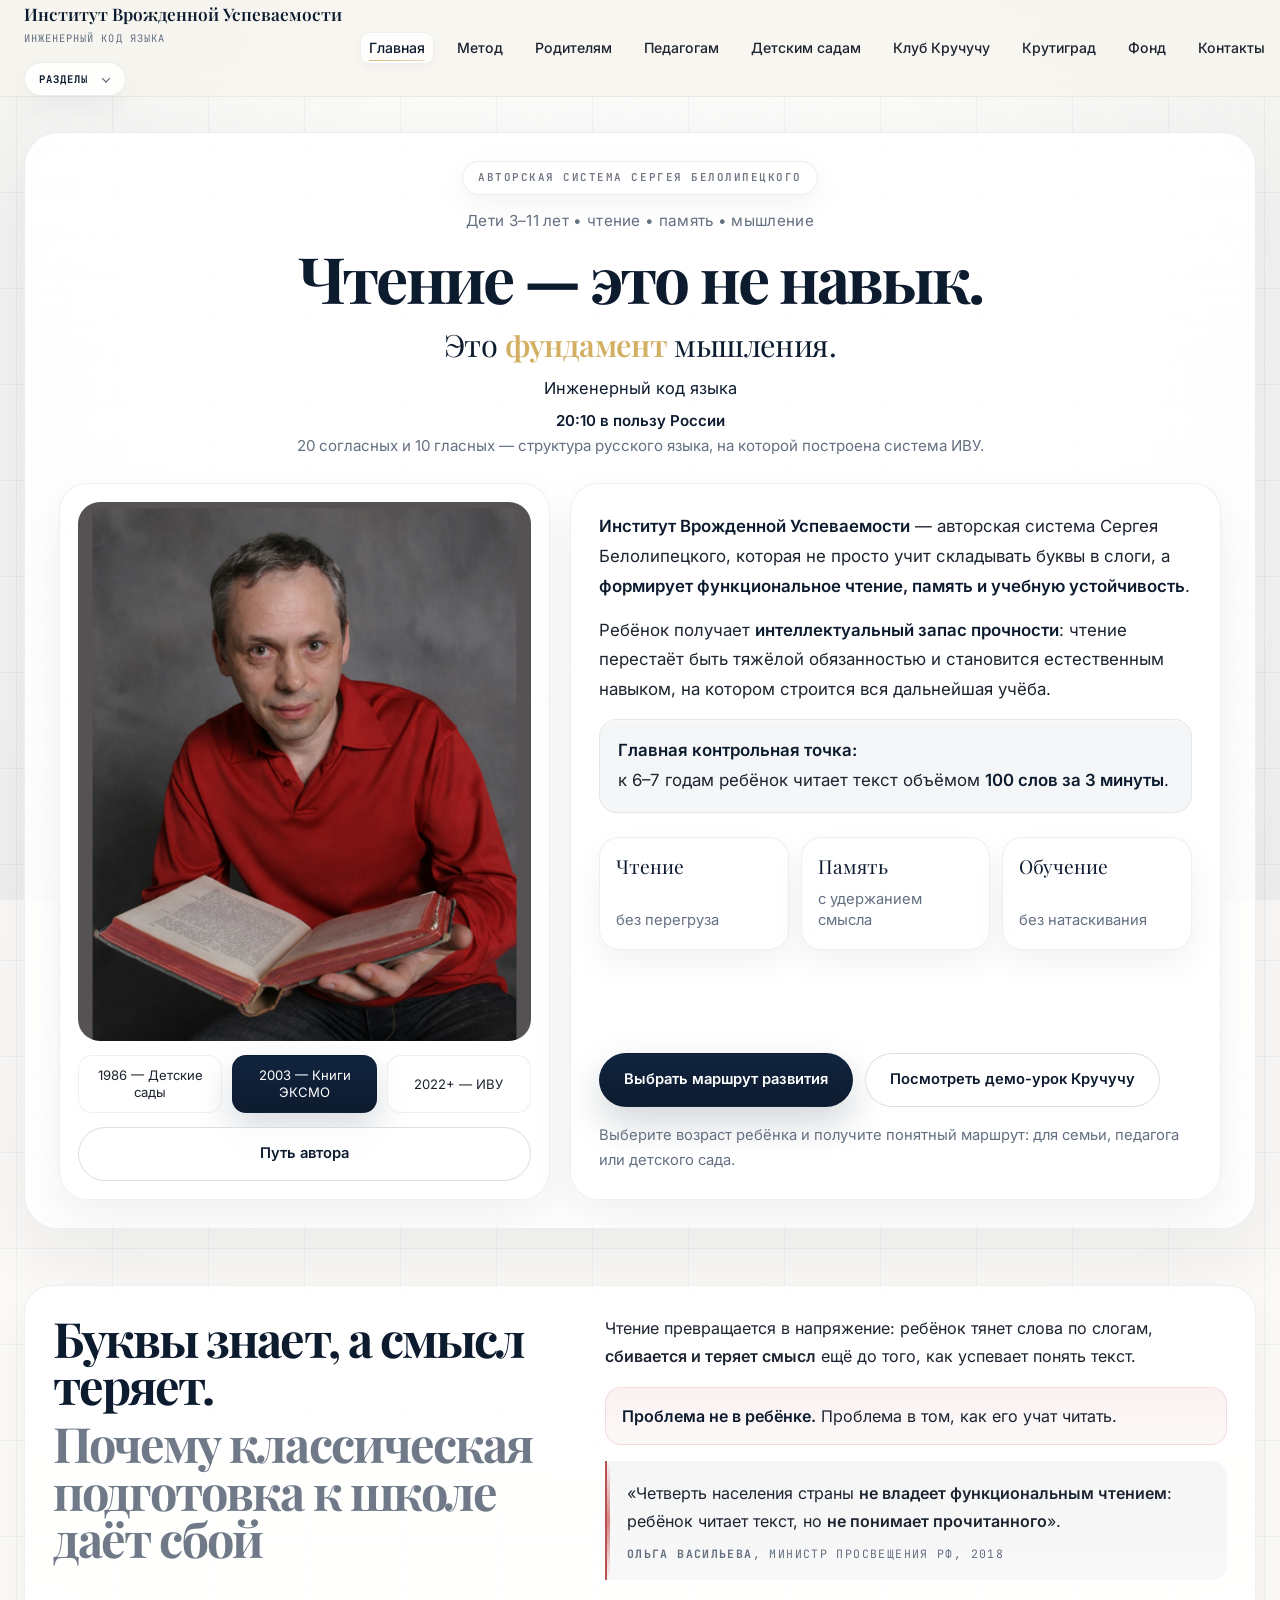
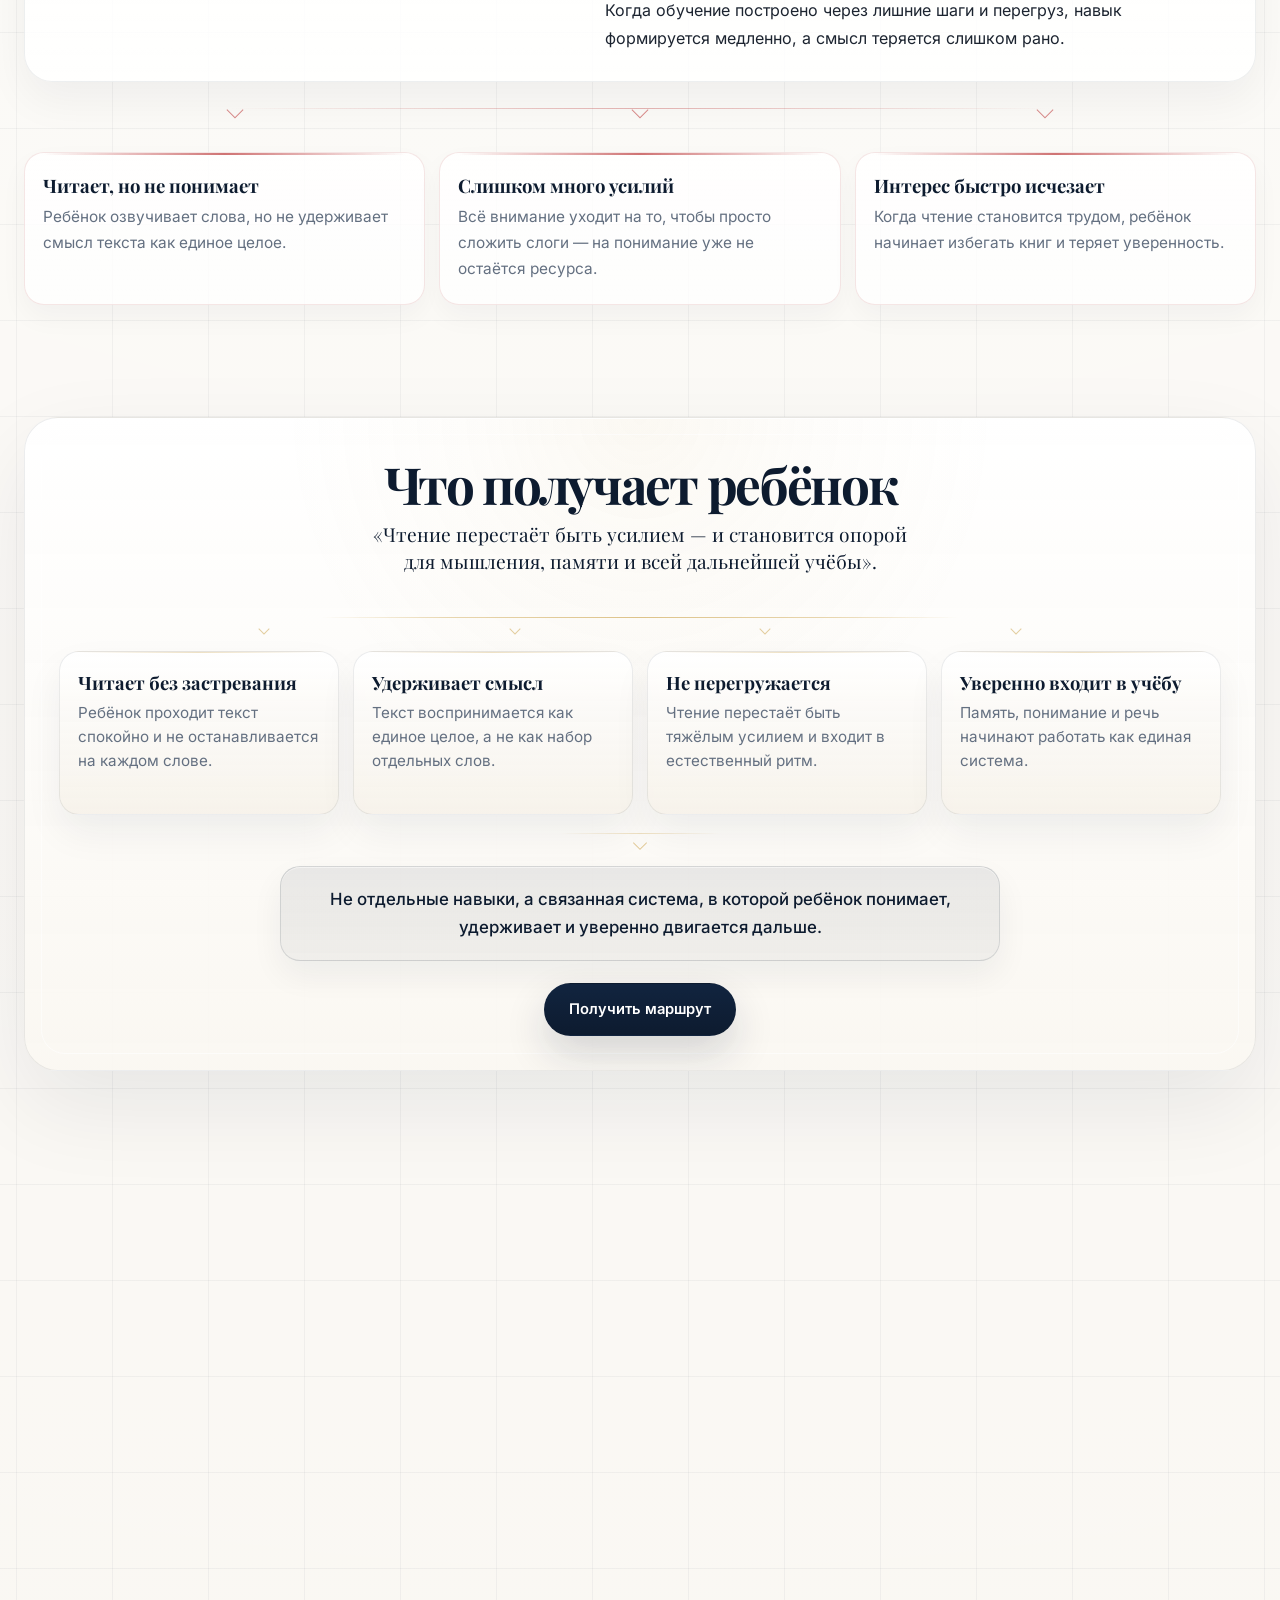
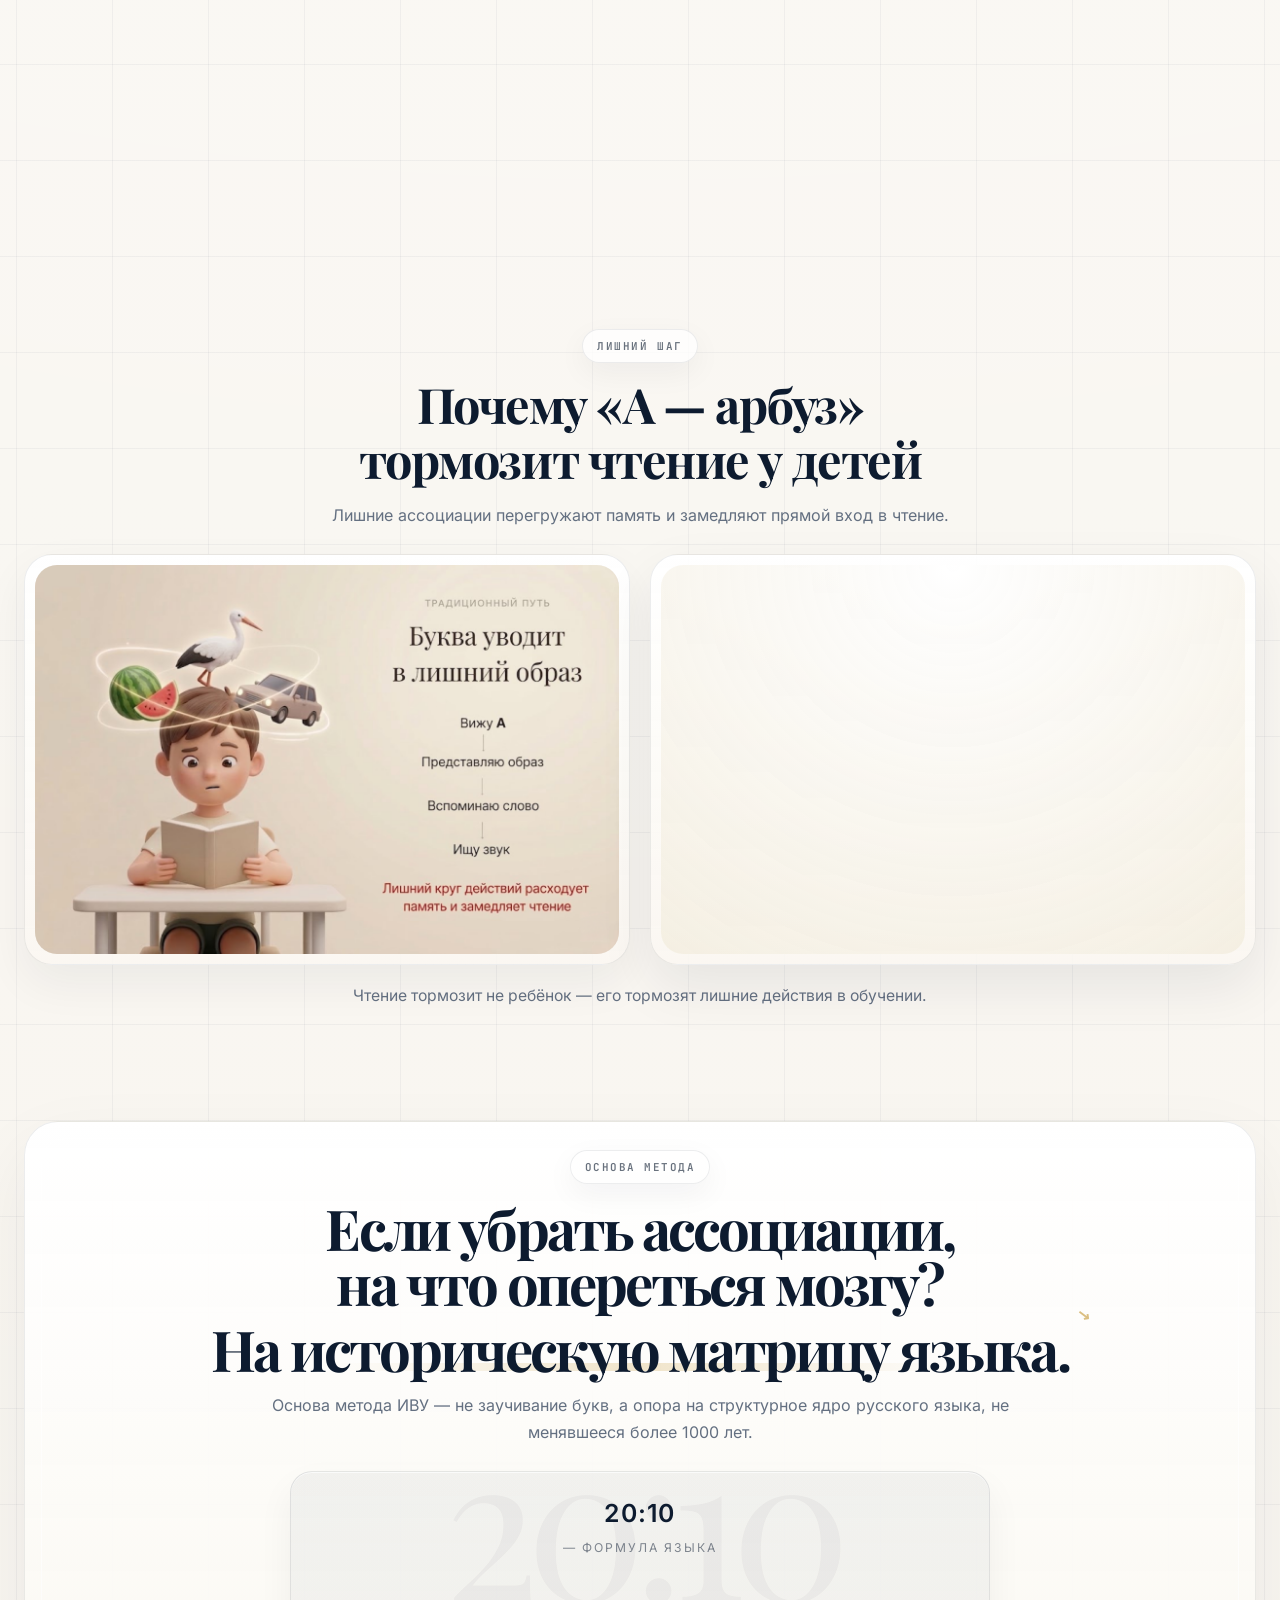
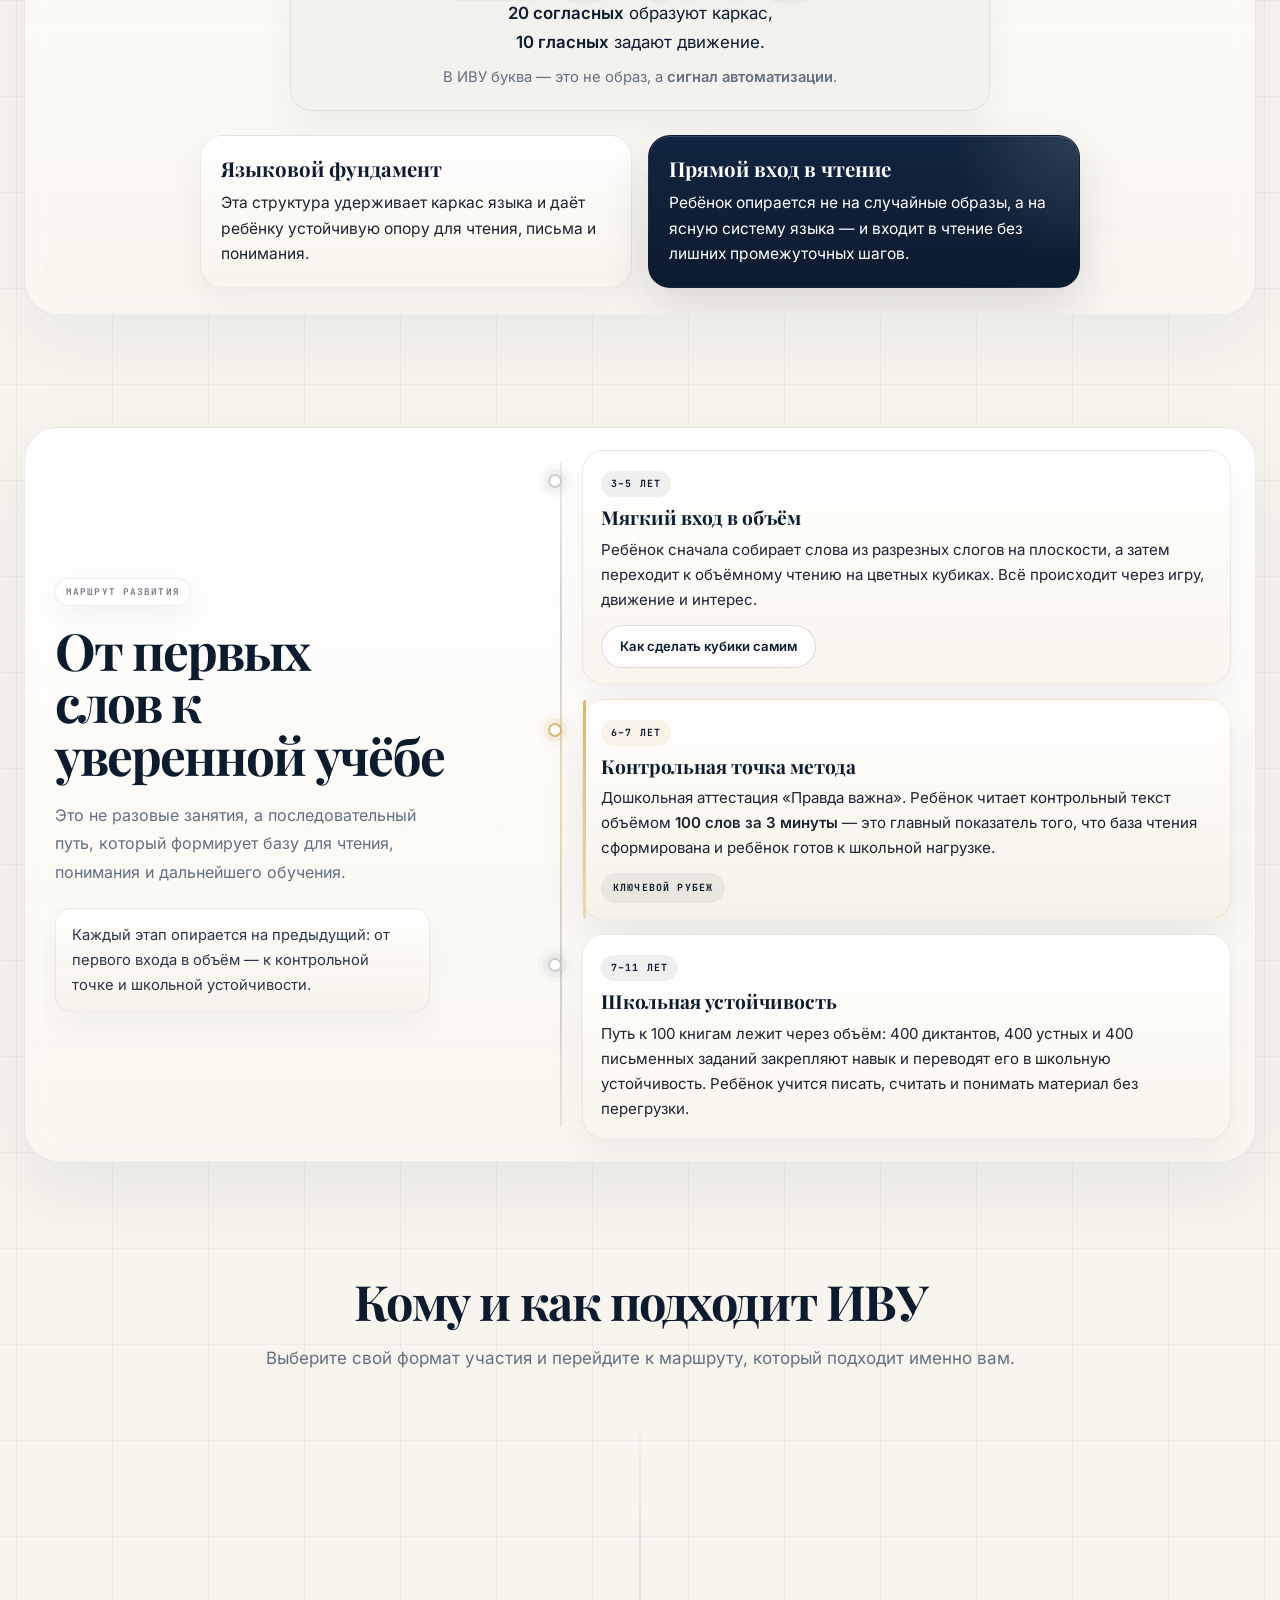
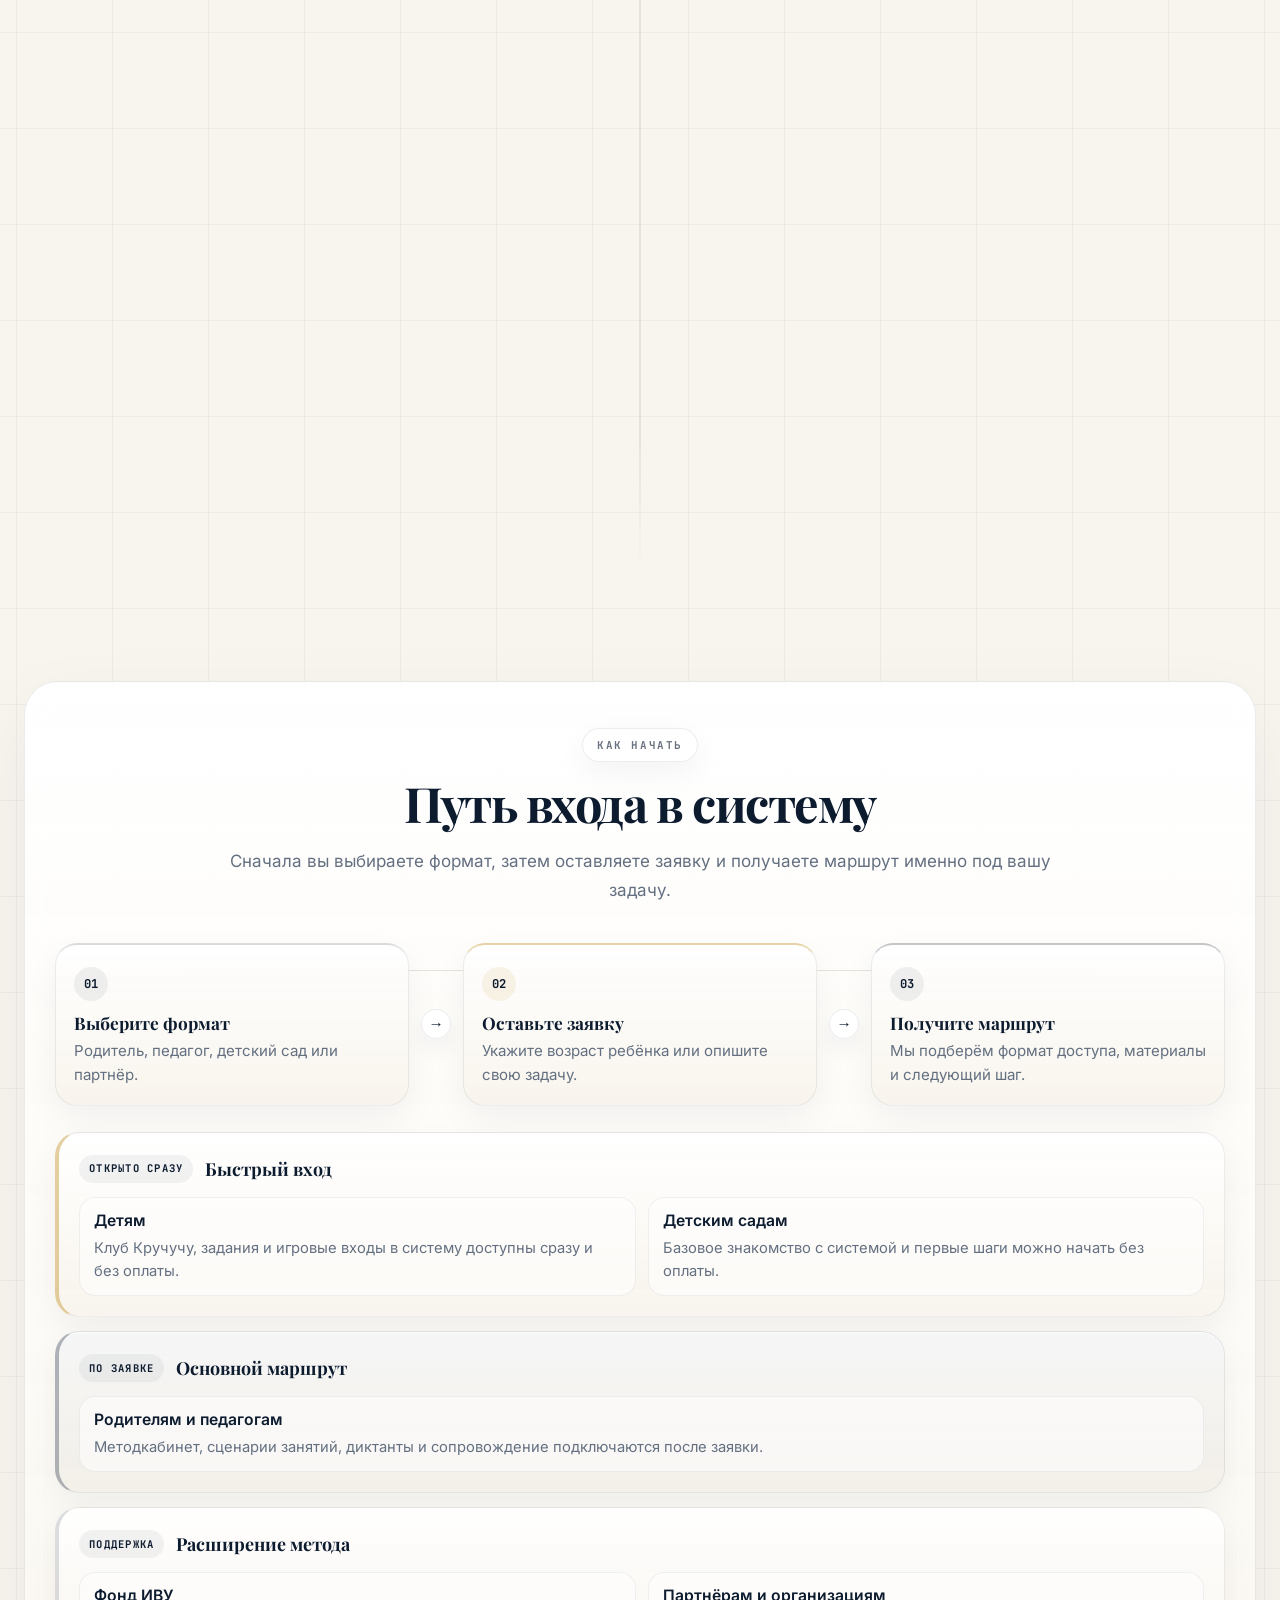
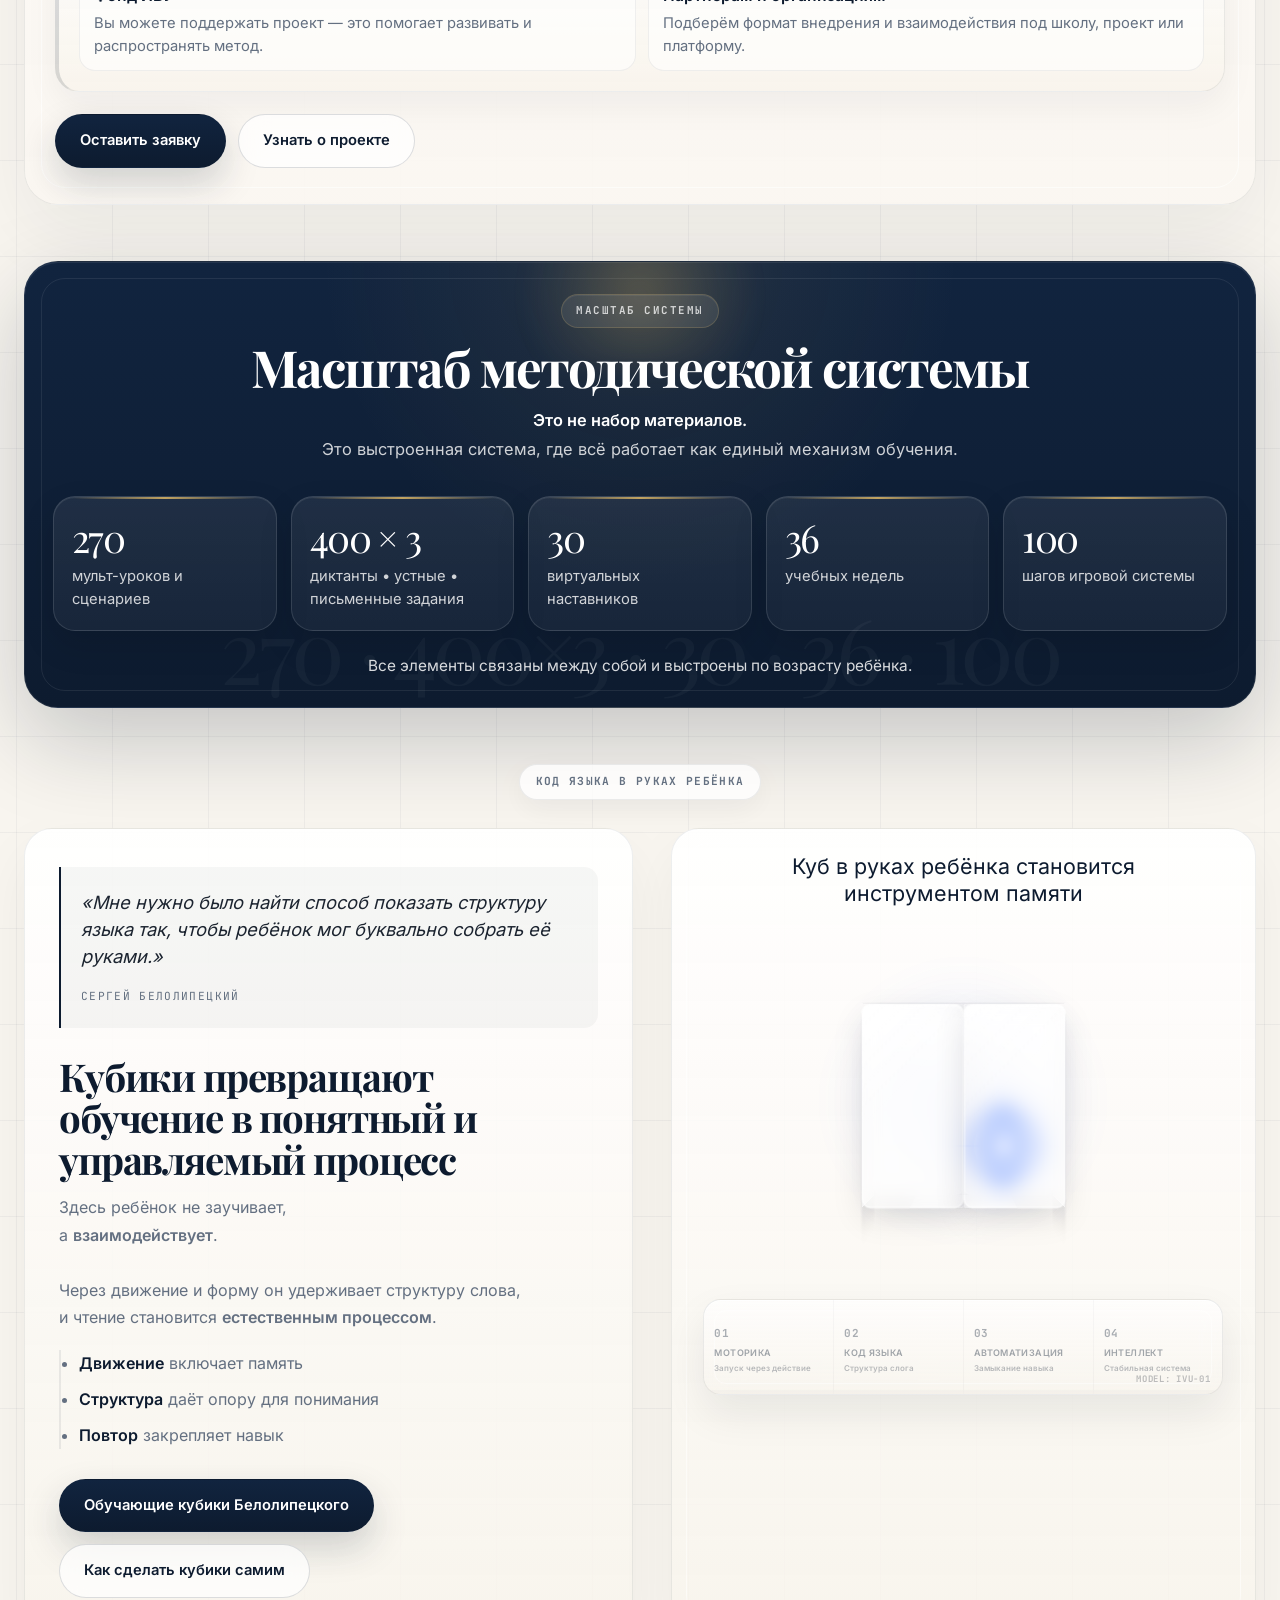
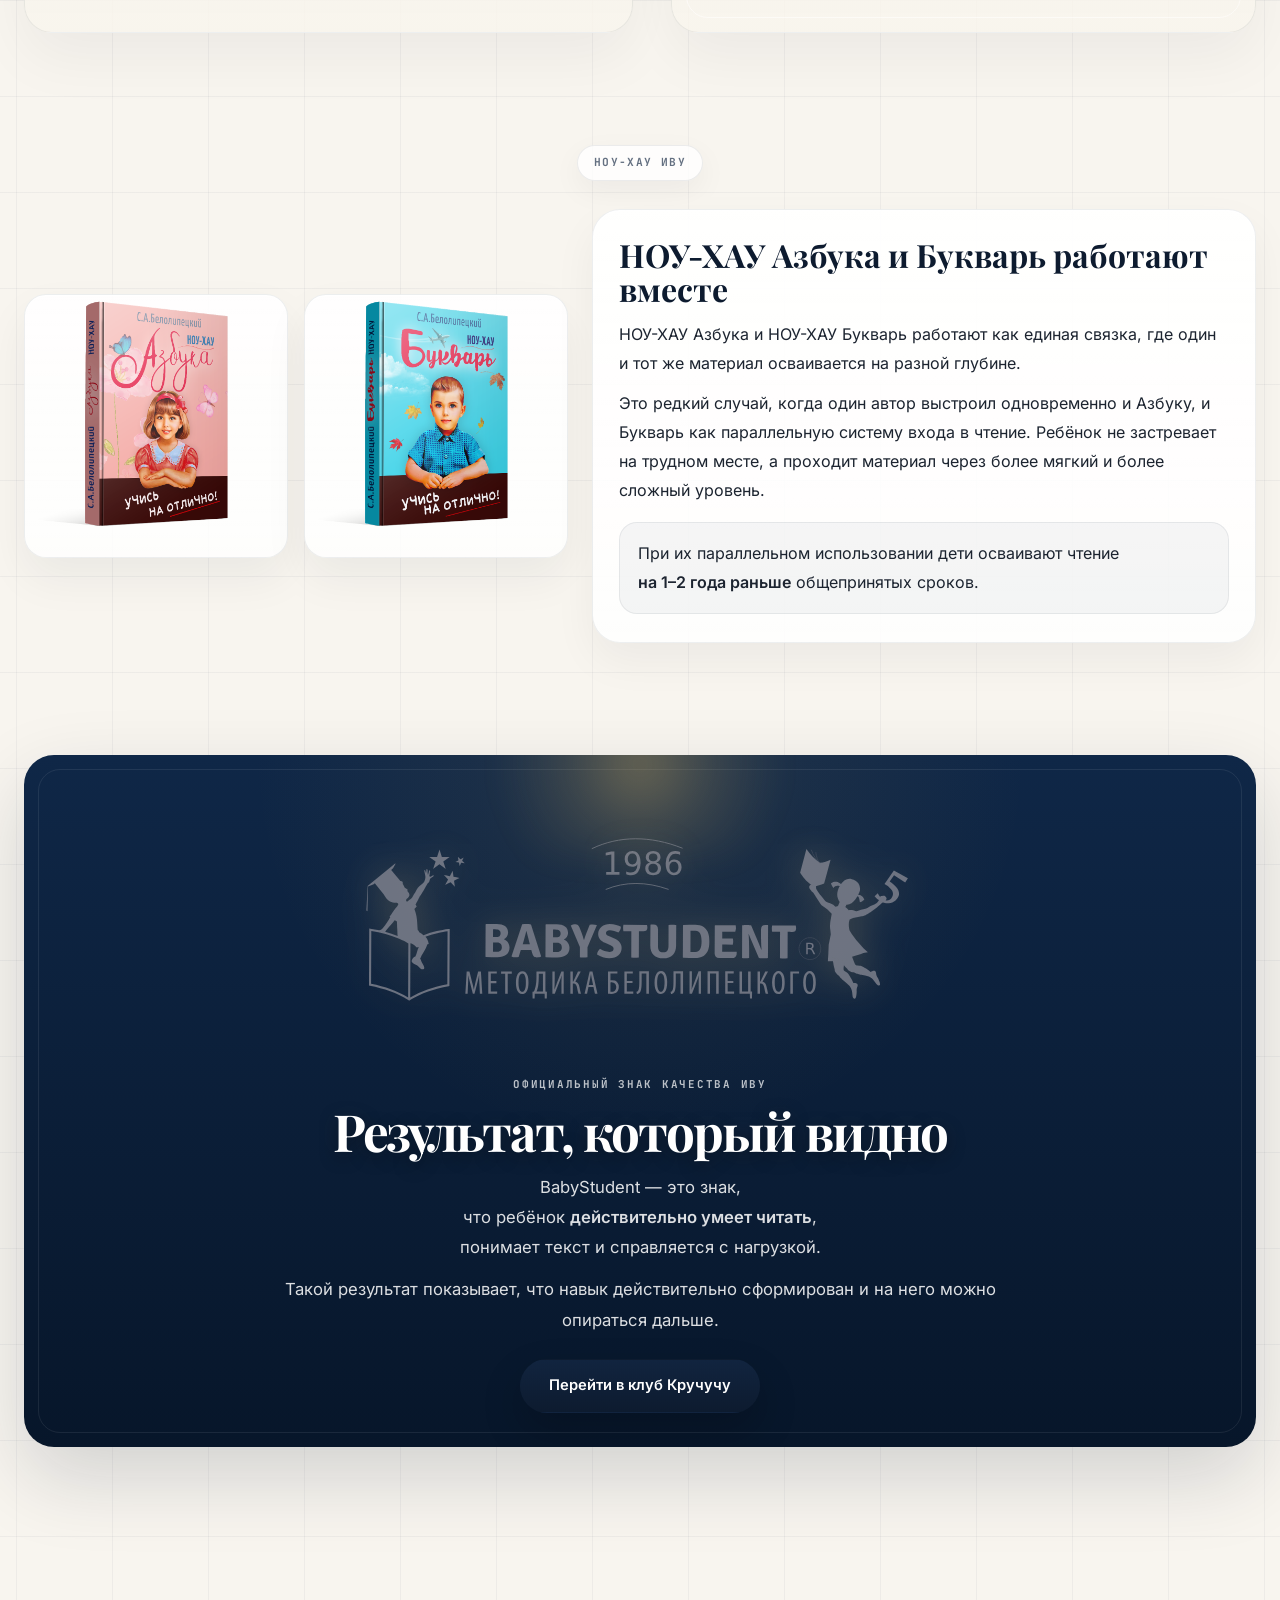
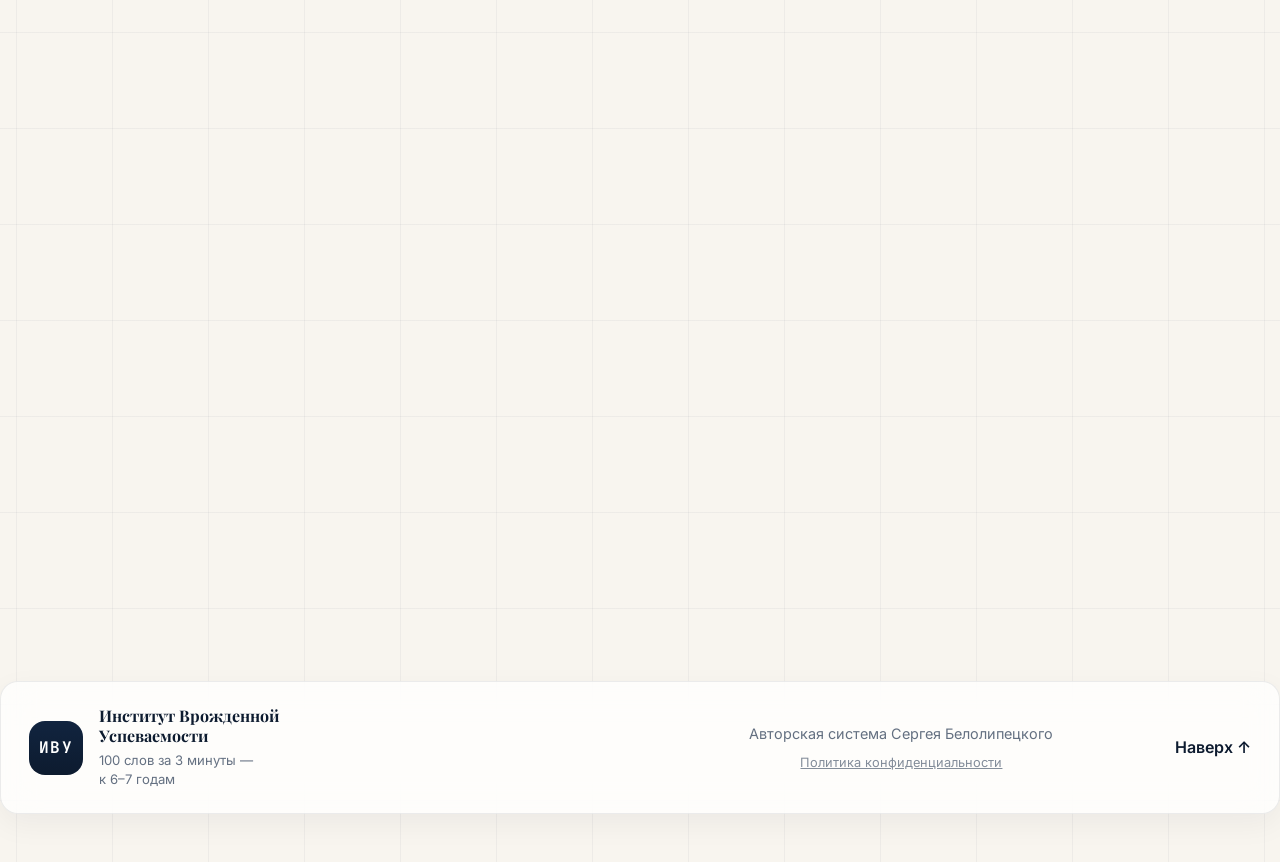
==== commit f907480f: "Add files via upload" ====
--- a/index.html
+++ b/index.html
@@ -101,102 +101,104 @@
 
   <main>
 
- <!-- HERO -->
-<section class="hero page-hero container reveal" id="hero">
-  <div class="hero-shell">
-    <div class="hero-head">
-      <div class="hero-kicker">Авторская система Сергея Белолипецкого</div>
-      <p class="hero-pretitle">Дети 3–11 лет • чтение • память • мышление</p>
-
-      <h1 class="hero__content-title hero-title">
-        <span class="hero-line-1">
-          Чтение — это не навык.
-        </span>
-      </h1>
-
-      <p class="hero-subline">
-  Это <span class="text-accent">фундамент</span> мышления.
-</p>
-      <p class="hero-accent">
-        Инженерный код языка
-      </p>
-
-      <p class="hero-accent-note">
-        <strong>20:10 в пользу России</strong><br>
-        20 согласных и 10 гласных — структура русского языка,
-        на которой построена система ИВУ.
-      </p>
-    </div>
-
-    <div class="hero__grid">
-      <div class="hero__author">
-        <div class="hero__author-slides">
-          <img src="./img/autor_1.png" alt="Сергей Белолипецкий 1986" class="hero__author-img is-active" id="slide-1">
-          <img src="./img/autor_2.png" alt="Сергей Белолипецкий 2003" class="hero__author-img" id="slide-2">
-          <img src="./img/autor_3.png" alt="Сергей Белолипецкий 2022+" class="hero__author-img" id="slide-3">
-        </div>
-
-        <div class="hero__author-controls">
-          <button class="control-btn is-active" type="button" data-target="1">1986 — Детские сады</button>
-          <button class="control-btn" type="button" data-target="2">2003 — Книги ЭКСМО</button>
-          <button class="control-btn" type="button" data-target="3">2022+ — ИВУ</button>
-        </div>
-
-        <a href="./foundation.html" class="btn btn-outline hero__author-btn">
-          Путь автора
-        </a>
-      </div>
-
-      <div class="hero__info">
-        <div class="hero__info-top">
-          <div class="hero__text">
-            <p class="ivu-explanation">
-              <strong>Институт Врожденной Успеваемости</strong> — авторская система Сергея Белолипецкого,
-              которая не просто учит складывать буквы в слоги,
-              а <strong>формирует функциональное чтение, память и учебную устойчивость</strong>.
-            </p>
-
-            <p class="ivu-explanation">
-              Ребёнок получает <strong>интеллектуальный запас прочности</strong>:
-              чтение перестаёт быть тяжёлой обязанностью
-              и становится естественным навыком,
-              на котором строится вся дальнейшая учёба.
-            </p>
-
-            <p class="ivu-explanation ivu-explanation--accent">
-              <strong>Главная контрольная точка:</strong><br>
-              к 6–7 годам ребёнок читает текст объёмом
-              <strong>100 слов за 3 минуты</strong>.
+<!-- HERO -->
+<section class="hero page-hero reveal" id="hero">
+  <div class="container">
+    <div class="hero-shell">
+      <div class="hero-head">
+        <div class="hero-kicker">Авторская система Сергея Белолипецкого</div>
+        <p class="hero-pretitle">Дети 3–11 лет • чтение • память • мышление</p>
+
+        <h1 class="hero__content-title hero-title">
+          <span class="hero-line-1">
+            Чтение — это не навык.
+          </span>
+        </h1>
+
+        <p class="hero-subline">
+          Это <span class="text-accent">фундамент</span> мышления.
+        </p>
+        <p class="hero-accent">
+          Инженерный код языка
+        </p>
+
+        <p class="hero-accent-note">
+          <strong>20:10 в пользу России</strong><br>
+          20 согласных и 10 гласных — структура русского языка,
+          на которой построена система ИВУ.
+        </p>
+      </div>
+
+      <div class="hero__grid">
+        <div class="hero__author">
+          <div class="hero__author-slides">
+            <img src="./img/autor_1.png" alt="Сергей Белолипецкий 1986" class="hero__author-img is-active" id="slide-1">
+            <img src="./img/autor_2.png" alt="Сергей Белолипецкий 2003" class="hero__author-img" id="slide-2">
+            <img src="./img/autor_3.png" alt="Сергей Белолипецкий 2022+" class="hero__author-img" id="slide-3">
+          </div>
+
+          <div class="hero__author-controls">
+            <button class="control-btn is-active" type="button" data-target="1">1986 — Детские сады</button>
+            <button class="control-btn" type="button" data-target="2">2003 — Книги ЭКСМО</button>
+            <button class="control-btn" type="button" data-target="3">2022+ — ИВУ</button>
+          </div>
+
+          <a href="./foundation.html" class="btn btn-outline hero__author-btn">
+            Путь автора
+          </a>
+        </div>
+
+        <div class="hero__info">
+          <div class="hero__info-top">
+            <div class="hero__text">
+              <p class="ivu-explanation">
+                <strong>Институт Врожденной Успеваемости</strong> — авторская система Сергея Белолипецкого,
+                которая не просто учит складывать буквы в слоги,
+                а <strong>формирует функциональное чтение, память и учебную устойчивость</strong>.
+              </p>
+
+              <p class="ivu-explanation">
+                Ребёнок получает <strong>интеллектуальный запас прочности</strong>:
+                чтение перестаёт быть тяжёлой обязанностью
+                и становится естественным навыком,
+                на котором строится вся дальнейшая учёба.
+              </p>
+
+              <p class="ivu-explanation ivu-explanation--accent">
+                <strong>Главная контрольная точка:</strong><br>
+                к 6–7 годам ребёнок читает текст объёмом
+                <strong>100 слов за 3 минуты</strong>.
+              </p>
+            </div>
+
+            <div class="hero__features">
+              <div class="feature-card">
+                Чтение <span>без перегруза</span>
+              </div>
+              <div class="feature-card">
+                Память <span>с удержанием смысла</span>
+              </div>
+              <div class="feature-card">
+                Обучение <span>без натаскивания</span>
+              </div>
+            </div>
+          </div>
+
+          <div class="hero__info-bottom">
+            <div class="hero__actions">
+              <a href="#funnel" class="btn btn-primary">
+                Выбрать маршрут развития
+              </a>
+              <a href="./club.html" class="btn btn-outline">
+                Посмотреть демо-урок Кручучу
+              </a>
+            </div>
+
+            <p class="hero-cta-note">
+              Выберите возраст ребёнка и получите понятный маршрут:
+              для семьи, педагога или детского сада.
             </p>
           </div>
-
-          <div class="hero__features">
-            <div class="feature-card">
-              Чтение <span>без перегруза</span>
-            </div>
-            <div class="feature-card">
-              Память <span>с удержанием смысла</span>
-            </div>
-            <div class="feature-card">
-              Обучение <span>без натаскивания</span>
-            </div>
-          </div>
-        </div>
-
-        <div class="hero__info-bottom">
-          <div class="hero__actions">
-            <a href="#funnel" class="btn btn-primary">
-              Выбрать маршрут развития
-            </a>
-            <a href="./club.html" class="btn btn-outline">
-              Посмотреть демо-урок Кручучу
-            </a>
-          </div>
-
-          <p class="hero-cta-note">
-            Выберите возраст ребёнка и получите понятный маршрут:
-            для семьи, педагога или детского сада.
-          </p>
         </div>
       </div>
     </div>
@@ -361,26 +363,29 @@
 </section>
 
 <!-- VOLUME INTRO -->
-<section class="section-padding container reveal" id="volume-intro">
-  <div class="section-header volume-intro-header">
-    <h2>Что такое метод объёма</h2>
-
-    <p class="method-lead">
-      Метод объёма работает как память в телефоне:
-      чем больше объём —
-      тем больше информации помещается.
-    </p>
-
-    <p class="method-sub">
-      Когда объём растёт —
-      ребёнок начинает
-      не просто читать,
-      а думать.
-    </p>
-  </div>
-
-  <div class="volume-intro-shell">
-    <div class="volume-intro-grid">
+
+<section class="section-padding reveal" id="volume-intro">
+  <div class="container">
+
+    <div class="section-header volume-intro-header">
+      <h2>Что такое метод объёма</h2>
+
+      <p class="method-lead">
+        Метод объёма работает как память в телефоне:
+        чем больше объём —
+        тем больше информации помещается.
+      </p>
+
+      <p class="method-sub">
+        Когда объём растёт —
+        ребёнок начинает
+        не просто читать,
+        а думать.
+      </p>
+    </div>
+
+    <div class="volume-intro-shell">
+      <div class="volume-intro-grid">
 
       <article class="volume-intro-card volume-intro-card--soft">
         <div class="volume-intro-card__label">Если объёма мало</div>
@@ -423,18 +428,18 @@
   </div>
 </section>
 
-<!-- A-ARBUZ -->
-<section class="section-padding section-padding--topless container reveal" id="anti-watermelon">
-  <div class="section-header anti-watermelon-header">
-    <span class="section-chip">Лишний шаг</span>
-    <h2>Почему «А — арбуз» тормозит чтение у детей</h2>
-    <p class="section-sub">
-      Лишние ассоциации перегружают память и замедляют прямой вход в чтение.
-    </p>
-  </div>
-
-  <div class="comparison__grid comparison__grid--visual">
-    <article class="comp-card comp-card--image">
+<section class="section-padding reveal" id="anti-watermelon">
+  <div class="container">
+    <div class="section-header anti-watermelon-header">
+      <span class="section-chip">Лишний шаг</span>
+      <h2>Почему «А — арбуз» тормозит чтение у детей</h2>
+      <p class="section-sub">
+        Лишние ассоциации перегружают память и замедляют прямой вход в чтение.
+      </p>
+    </div>
+
+    <div class="comparison__grid comparison__grid--visual">
+      <article class="comp-card comp-card--image">
       <div class="compare-visual-frame">
         <img
           src="img/ivu-problem-traditional.png"
@@ -465,14 +470,14 @@
 </section>
 
 <!-- LANGUAGE CORE -->
-<section class="section-padding container reveal" id="language-core">
-  <div class="language-core-shell">
-
-    <div class="language-core-watermark" aria-hidden="true">20:10</div>
-
-    <div class="language-core-header">
-      <span class="section-chip">Основа метода</span>
-
+<section class="section-padding reveal" id="language-core">
+  <div class="container">
+    <div class="language-core-shell">
+
+      <div class="language-core-watermark" aria-hidden="true">20:10</div>
+
+      <div class="section-header language-core-header">
+        <span class="section-chip">Основа метода</span>
       <h2>
         Если убрать ассоциации,
         на что опереться мозгу?
@@ -526,7 +531,7 @@
 
    
  <!-- ROUTE -->
-<section class="funnel-band reveal" id="funnel">
+<section class="section-padding reveal funnel-band" id="funnel">
   <div class="container">
     <div class="funnel-band__shell">
 
--- a/style.css
+++ b/style.css
@@ -179,20 +179,36 @@
   --white-80: rgba(255, 255, 255, 0.8);
   --white-92: rgba(255, 255, 255, 0.92);
   --gold: #d2af63;
+
   --radius-sm: 14px;
   --radius-md: 20px;
   --radius-lg: 28px;
+
   --shadow-sm: 0 10px 30px rgba(13, 27, 47, 0.05);
   --shadow-md: 0 20px 60px rgba(13, 27, 47, 0.08);
   --shadow-lg: 0 30px 80px rgba(13, 27, 47, 0.12);
-  --transition: 0.32s cubic-bezier(.22,.61,.36,1);
+
+  --transition: 0.32s cubic-bezier(.22, .61, .36, 1);
+
   --font-heading: 'Playfair Display', serif;
   --font-text: 'Inter', sans-serif;
   --font-mono: 'JetBrains Mono', monospace;
-}
-:root {
+
   --header-offset-desktop: 132px;
-  --header-offset-mobile: 116px;
+  --header-offset-tablet: 172px;
+  --header-offset-mobile: 180px;
+
+ --section-space-desktop: 56px;
+--section-space-tablet: 48px;
+--section-space-mobile: 42px;
+
+--section-space-tight-desktop: 40px;
+--section-space-tight-tablet: 32px;
+--section-space-tight-mobile: 28px;
+
+--section-space-loose-desktop: 72px;
+--section-space-loose-tablet: 56px;
+--section-space-loose-mobile: 48px;
 }
 
 .page-hero {
@@ -201,6 +217,12 @@
 
 @media (max-width: 768px) {
   .page-hero {
+    padding-top: var(--header-offset-tablet);
+  }
+}
+
+@media (max-width: 560px) {
+  .page-hero {
     padding-top: var(--header-offset-mobile);
   }
 }
@@ -211,13 +233,29 @@
 
 html {
   scroll-behavior: smooth;
-  scroll-padding-top: 120px;
+  scroll-padding-top: var(--header-offset-desktop);
   -webkit-text-size-adjust: 100%;
   text-size-adjust: 100%;
+  overflow-x: hidden;
+}
+
+@media (max-width: 768px) {
+  html {
+    scroll-padding-top: var(--header-offset-tablet);
+  }
+}
+
+@media (max-width: 560px) {
+  html {
+    scroll-padding-top: var(--header-offset-mobile);
+  }
 }
 
 body {
   margin: 0;
+  position: relative;
+  max-width: 100%;
+  overflow-x: hidden;
   font-family: var(--font-text);
   color: var(--text-main);
   line-height: 1.6;
@@ -228,7 +266,6 @@
     radial-gradient(circle at top center, rgba(255,255,255,0.75), transparent 42%);
   background-size: 96px 96px, 96px 96px, auto;
   background-position: center top, center top, center top;
-  overflow-x: hidden;
 }
 
 body::before {
@@ -244,7 +281,7 @@
   position: fixed;
   inset: 0;
   pointer-events: none;
-  opacity: .03;
+  opacity: 0.03;
   z-index: 1;
   background-image: url("data:image/svg+xml;utf8,<svg xmlns='http://www.w3.org/2000/svg' width='140' height='140' viewBox='0 0 140 140'><filter id='n'><feTurbulence type='fractalNoise' baseFrequency='0.8' numOctaves='2' stitchTiles='stitch'/></filter><rect width='140' height='140' filter='url(%23n)' opacity='1'/></svg>");
 }
@@ -286,21 +323,33 @@
    ========================================================================== */
 
 .container {
-  width: min(1320px, 100%);
+  width: 100%;
+  max-width: 1320px;
   margin: 0 auto;
   padding-left: 24px;
   padding-right: 24px;
+  min-width: 0;
 }
 
 .section-padding {
-  padding: 80px 0;
-}
-
+  padding-top: var(--section-space-desktop);
+  padding-bottom: var(--section-space-desktop);
+}
+
+.section-padding--tight {
+  padding-top: var(--section-space-tight-desktop);
+  padding-bottom: var(--section-space-tight-desktop);
+}
+
+.section-padding--loose {
+  padding-top: var(--section-space-loose-desktop);
+  padding-bottom: var(--section-space-loose-desktop);
+}
 
 .section-header {
   text-align: center;
   max-width: 860px;
-  margin: 0 auto 56px;
+  margin: 0 auto 28px;
 }
 
 .section-header h2 {
@@ -316,6 +365,39 @@
   line-height: 1.72;
 }
 
+@media (max-width: 991px) {
+  .section-padding {
+    padding-top: var(--section-space-tablet);
+    padding-bottom: var(--section-space-tablet);
+  }
+
+  .section-padding--tight {
+    padding-top: var(--section-space-tight-tablet);
+    padding-bottom: var(--section-space-tight-tablet);
+  }
+
+  .section-padding--loose {
+    padding-top: var(--section-space-loose-tablet);
+    padding-bottom: var(--section-space-loose-tablet);
+  }
+}
+
+@media (max-width: 767px) {
+  .section-padding {
+    padding-top: var(--section-space-mobile);
+    padding-bottom: var(--section-space-mobile);
+  }
+
+  .section-padding--tight {
+    padding-top: var(--section-space-tight-mobile);
+    padding-bottom: var(--section-space-tight-mobile);
+  }
+
+  .section-padding--loose {
+    padding-top: var(--section-space-loose-mobile);
+    padding-bottom: var(--section-space-loose-mobile);
+  }
+}
 
 /* ==========================================================================
    COMMON UI
@@ -629,6 +711,7 @@
   line-height: 1;
   white-space: nowrap;
 }
+
 .page-sections__icon {
   position: relative;
   display: inline-block;
@@ -819,10 +902,6 @@
 }
 
 @media (max-width: 1024px) {
-  .section-padding {
-    padding: 80px 0;
-  }
-
   .header__inner {
     min-height: 76px;
   }
@@ -837,11 +916,24 @@
   }
 }
 
+@media (max-width: 991px) {
+  .section-padding {
+    padding-top: var(--section-space-tablet);
+    padding-bottom: var(--section-space-tablet);
+  }
+
+  .section-padding--tight {
+    padding-top: var(--section-space-tight-tablet);
+    padding-bottom: var(--section-space-tight-tablet);
+  }
+
+  .section-padding--loose {
+    padding-top: var(--section-space-loose-tablet);
+    padding-bottom: var(--section-space-loose-tablet);
+  }
+}
+
 @media (max-width: 768px) {
-  .section-padding {
-    padding: 60px 0;
-  }
-
   .section-header {
     margin-bottom: 42px;
   }
@@ -978,8 +1070,6 @@
     );
   }
 
-  /* На главной слева ничего не мешает первому пункту */
-  
   body.index-page .nav-scroll-area::before {
     opacity: 0;
   }
@@ -1006,6 +1096,23 @@
   }
 }
 
+@media (max-width: 767px) {
+  .section-padding {
+    padding-top: var(--section-space-mobile);
+    padding-bottom: var(--section-space-mobile);
+  }
+
+  .section-padding--tight {
+    padding-top: var(--section-space-tight-mobile);
+    padding-bottom: var(--section-space-tight-mobile);
+  }
+
+  .section-padding--loose {
+    padding-top: var(--section-space-loose-mobile);
+    padding-bottom: var(--section-space-loose-mobile);
+  }
+}
+
 @media (max-width: 560px) {
   .page-sections-bar {
     margin-top: 8px;
@@ -1033,12 +1140,6 @@
   }
 }
 
-@media (max-width: 480px) {
-  .section-padding {
-    padding: 48px 0;
-  }
-}
-
 @media (min-width: 769px) {
   .nav-scroll-btn {
     display: none;
@@ -1053,45 +1154,3 @@
   background: rgba(210, 175, 99, 0.25);
   color: var(--navy);
 }
-
-.page-sections__icon {
-  width: 9px;
-  height: 9px;
-  flex-basis: 9px;
-  margin-left: 5px;
-}
-
-.page-sections__icon::before {
-  width: 5px;
-  height: 5px;
-}
-
-/* ==========================================================================
-   HERO OFFSET — ЕДИНЫЙ СТАРТ ПЕРВОГО БЛОКА
-   ========================================================================== */
-
-@media (max-width: 768px) {
-  .hero.page-hero,
-  .system-hero.page-hero,
-  .hero-parents.page-hero,
-  .hero-educators.page-hero,
-  .kg-hero.page-hero,
-  .club-hero.page-hero,
-  .foundation-hero.page-hero,
-  .contacts-hero.page-hero {
-    padding-top: 172px !important;
-  }
-}
-
-@media (max-width: 560px) {
-  .hero.page-hero,
-  .system-hero.page-hero,
-  .hero-parents.page-hero,
-  .hero-educators.page-hero,
-  .kg-hero.page-hero,
-  .club-hero.page-hero,
-  .foundation-hero.page-hero,
-  .contacts-hero.page-hero {
-    padding-top: 180px !important;
-  }
-}
--- a/index.css
+++ b/index.css
@@ -3,10 +3,6 @@
    Под этот новый index.html
    Использует глобальные токены/кнопки/сетку из style.css
    ========================================================================== */
-
-body.index-page {
-  overflow-x: hidden;
-}
 
 body.index-page main {
   position: relative;
@@ -63,8 +59,7 @@
    ========================================================================== */
 
 .index-page .hero {
-  padding-top: 132px;
-  padding-bottom: 24px;
+  position: relative;
 }
 
 .index-page .hero-shell {
@@ -374,9 +369,6 @@
 .index-page .problem-band {
   position: relative;
 }
-.index-page .problem-band > .section-padding {
-  padding-bottom: 44px;
-}
 
 .index-page .problem-shell {
   display: grid;
@@ -580,10 +572,6 @@
 
 .index-page .result-band {
   position: relative;
-}
-.index-page .result-band > .section-padding {
-  padding-top: 60px;
-  padding-bottom: 64px;
 }
 
 .index-page .result-shell {
@@ -836,9 +824,7 @@
    ========================================================================== */
 
 .index-page .volume-intro-header {
-  max-width: 860px;
-  margin: 0 auto 30px;
-  text-align: center;
+  margin-bottom: 24px;
 }
 
 .index-page .volume-intro-header h2 {
@@ -867,7 +853,8 @@
 
 .index-page .volume-intro-shell {
   position: relative;
-  padding: 28px 28px 24px;
+  margin-top: 16px;
+  padding: 22px 22px 20px;
   border-radius: 30px;
   background: linear-gradient(180deg, rgba(255,255,255,.78) 0%, rgba(248,244,236,.58) 100%);
   border: 1px solid rgba(13,27,47,.06);
@@ -1076,12 +1063,9 @@
 /* ==========================================================================
    A — ARBUZ
    ========================================================================== */
-.index-page #anti-watermelon.section-padding {
-  padding-top: 28px;
-  padding-bottom: 44px;
-}
+
 .index-page .anti-watermelon-header {
-  margin-bottom: 30px;
+  margin-bottom: 24px;
 }
 
 .index-page .comparison__grid {
@@ -1089,6 +1073,7 @@
   grid-template-columns: repeat(2, minmax(0, 1fr));
   gap: 20px;
   align-items: stretch;
+  margin-top: 12px;
 }
 
 .index-page .comp-card {
@@ -1148,7 +1133,6 @@
   line-height: 1.68;
 }
 
-
 /* ==========================================================================
    LANGUAGE CORE
    ========================================================================== */
@@ -1159,7 +1143,7 @@
 
 .index-page .language-core-shell {
   position: relative;
-  padding: 40px 34px 34px;
+  padding: 28px 28px 26px;
   border-radius: 34px;
   background: linear-gradient(180deg, rgba(255,255,255,.96) 0%, rgba(249,246,239,.9) 100%);
   border: 1px solid rgba(13,27,47,.08);
@@ -1178,7 +1162,6 @@
   pointer-events: none;
 }
 
-/* watermark — чуть мягче */
 .index-page .language-core-watermark {
   position: absolute;
   inset: 50% auto auto 50%;
@@ -1196,9 +1179,7 @@
 .index-page .language-core-header {
   position: relative;
   z-index: 1;
-  max-width: 900px;
-  margin: 0 auto 24px;
-  text-align: center;
+  margin-bottom: 24px;
 }
 
 .index-page .language-core-header .section-chip {
@@ -1214,7 +1195,6 @@
   text-wrap: balance;
 }
 
-/* указатель — делаем аккуратнее */
 .index-page .language-core-pointer {
   position: relative;
   display: inline-block;
@@ -1252,9 +1232,6 @@
   line-height: 1.72;
 }
 
-
-/* === ФОРМУЛА === */
-
 .index-page .language-core-center {
   position: relative;
   z-index: 1;
@@ -1302,9 +1279,6 @@
   color: var(--text-muted);
 }
 
-
-/* === КАРТОЧКИ === */
-
 .index-page .language-core-grid {
   position: relative;
   z-index: 1;
@@ -1361,6 +1335,7 @@
 .index-page .language-core-card--accent p {
   color: #fff;
 }
+
 /* ==========================================================================
    ROUTE — FINAL PREMIUM CLEAN
    ========================================================================== */
@@ -1375,7 +1350,7 @@
 
 .index-page .funnel-band__shell {
   position: relative;
-  padding: 34px 34px 30px;
+  padding: 22px 24px 22px;
   border-radius: 34px;
   overflow: hidden;
   background: linear-gradient(180deg, rgba(255,255,255,.96), rgba(249,246,239,.92));
@@ -1399,11 +1374,9 @@
   z-index: 1;
   display: grid;
   grid-template-columns: minmax(300px, .82fr) minmax(0, 1.18fr);
-  gap: 34px;
+  gap: 24px;
   align-items: center;
 }
-
-/* ЛЕВАЯ КОЛОНКА */
 
 .index-page .funnel-intro {
   max-width: 430px;
@@ -1462,8 +1435,6 @@
     inset 0 1px 0 rgba(255,255,255,.76);
 }
 
-/* ПРАВАЯ КОЛОНКА */
-
 .index-page .funnel-path {
   position: relative;
   display: grid;
@@ -1608,94 +1579,6 @@
 .index-page .funnel-node .btn {
   margin-top: 12px;
 }
-
-/* АДАПТИВ */
-
-@media (max-width: 1024px) {
-  .index-page .funnel-band__shell {
-    padding: 26px 22px 22px;
-    border-radius: 28px;
-  }
-
-  .index-page .funnel-layout {
-    grid-template-columns: 1fr;
-    gap: 24px;
-    align-items: start;
-  }
-
-  .index-page .funnel-intro {
-    max-width: none;
-    padding: 0;
-  }
-
-  .index-page .funnel-intro h2,
-  .index-page .funnel-intro__lead,
-  .index-page .funnel-intro__summary {
-    max-width: none;
-  }
-}
-
-@media (max-width: 768px) {
-  .index-page .funnel-band__shell {
-    padding: 20px 16px 18px;
-    border-radius: 24px;
-  }
-
-  .index-page .funnel-band__shell::before {
-    inset: 10px;
-    border-radius: 18px;
-  }
-
-  .index-page .funnel-layout {
-    gap: 18px;
-  }
-
-  .index-page .funnel-intro h2 {
-    font-size: clamp(2rem, 8vw, 3rem);
-    line-height: 1.04;
-  }
-
-  .index-page .funnel-intro__lead {
-    font-size: .94rem;
-    line-height: 1.68;
-  }
-
-  .index-page .funnel-intro__summary {
-    font-size: .9rem;
-    line-height: 1.6;
-    padding: 13px 14px;
-    border-radius: 14px;
-  }
-
-  .index-page .funnel-path {
-    gap: 12px;
-    padding-left: 28px;
-  }
-
-  .index-page .funnel-path__line {
-    left: 10px;
-  }
-
-  .index-page .funnel-node__marker {
-    left: -28px;
-    width: 12px;
-    height: 12px;
-  }
-
-  .index-page .funnel-node__card {
-    padding: 16px 14px 14px;
-    border-radius: 18px;
-  }
-
-  .index-page .funnel-node__card h3 {
-    font-size: 1.08rem;
-  }
-
-  .index-page .funnel-node__card p {
-    font-size: .9rem;
-    line-height: 1.58;
-  }
-}
 /* ==========================================================================
    AUDIENCES
    ========================================================================== */
@@ -1703,7 +1586,7 @@
 .index-page .role-stack {
   position: relative;
   display: grid;
-  gap: 20px;
+  gap: 12px;
   max-width: 1160px;
   margin: 0 auto;
   padding-top: 10px;
@@ -1823,7 +1706,7 @@
   display: flex;
   flex-direction: column;
   align-items: center;
-  padding: 28px 32px 26px;
+  padding: 22px 24px 20px;
   text-align: center;
 }
 
@@ -1932,12 +1815,9 @@
 /* ==========================================================================
    ACCESS
    ========================================================================== */
-
 .index-page #access {
   position: relative;
-  padding-top: 72px;
-  padding-bottom: 88px;
-}
+} 
 
 .index-page .access-shell {
   position: relative;
@@ -2184,12 +2064,10 @@
 /* ==========================================================================
    DASHBOARD
    ========================================================================== */
-
-.index-page .mission {
-  padding: 84px 0;
+ .index-page .mission {
   background: transparent;
   color: rgba(255,255,255,.92);
-}
+}  
 
 .index-page .mission .container {
   position: relative;
@@ -2198,7 +2076,7 @@
 .index-page .mission-shell {
   position: relative;
   overflow: hidden;
-  padding: 42px 34px 36px;
+  padding: 32px 28px 28px;
   border-radius: 34px;
   background:
     radial-gradient(circle at 50% 0%, rgba(210,175,99,.16) 0%, rgba(210,175,99,.06) 18%, rgba(255,255,255,0) 42%),
@@ -3417,10 +3295,6 @@
     right: 24%;
   }
 
- .index-page .hero {
-  padding-top: 148px;
-}
-
   .index-page .hero-shell {
     padding: 26px 24px 24px;
   }
@@ -3499,12 +3373,7 @@
     max-width: 100%;
   }
 
-  .index-page .hero {
-    padding-top: 162px;
-    padding-bottom: 8px;
-  }
-
-  .index-page .hero-shell {
+   .index-page .hero-shell {
     padding: 22px 16px 18px;
     border-radius: 24px;
   }
@@ -3937,11 +3806,7 @@
     border-radius: 14px;
   }
 
-  .index-page .mission {
-    padding: 72px 0;
-  }
-
-  .index-page .mission-shell {
+   .index-page .mission-shell {
     padding: 30px 18px 24px;
     border-radius: 26px;
   }
@@ -4217,9 +4082,6 @@
 }
 
 @media (max-width: 560px) {
-.index-page .hero {
-  padding-top: 166px;
-}
 
   .index-page .hero__author {
     padding: 14px;
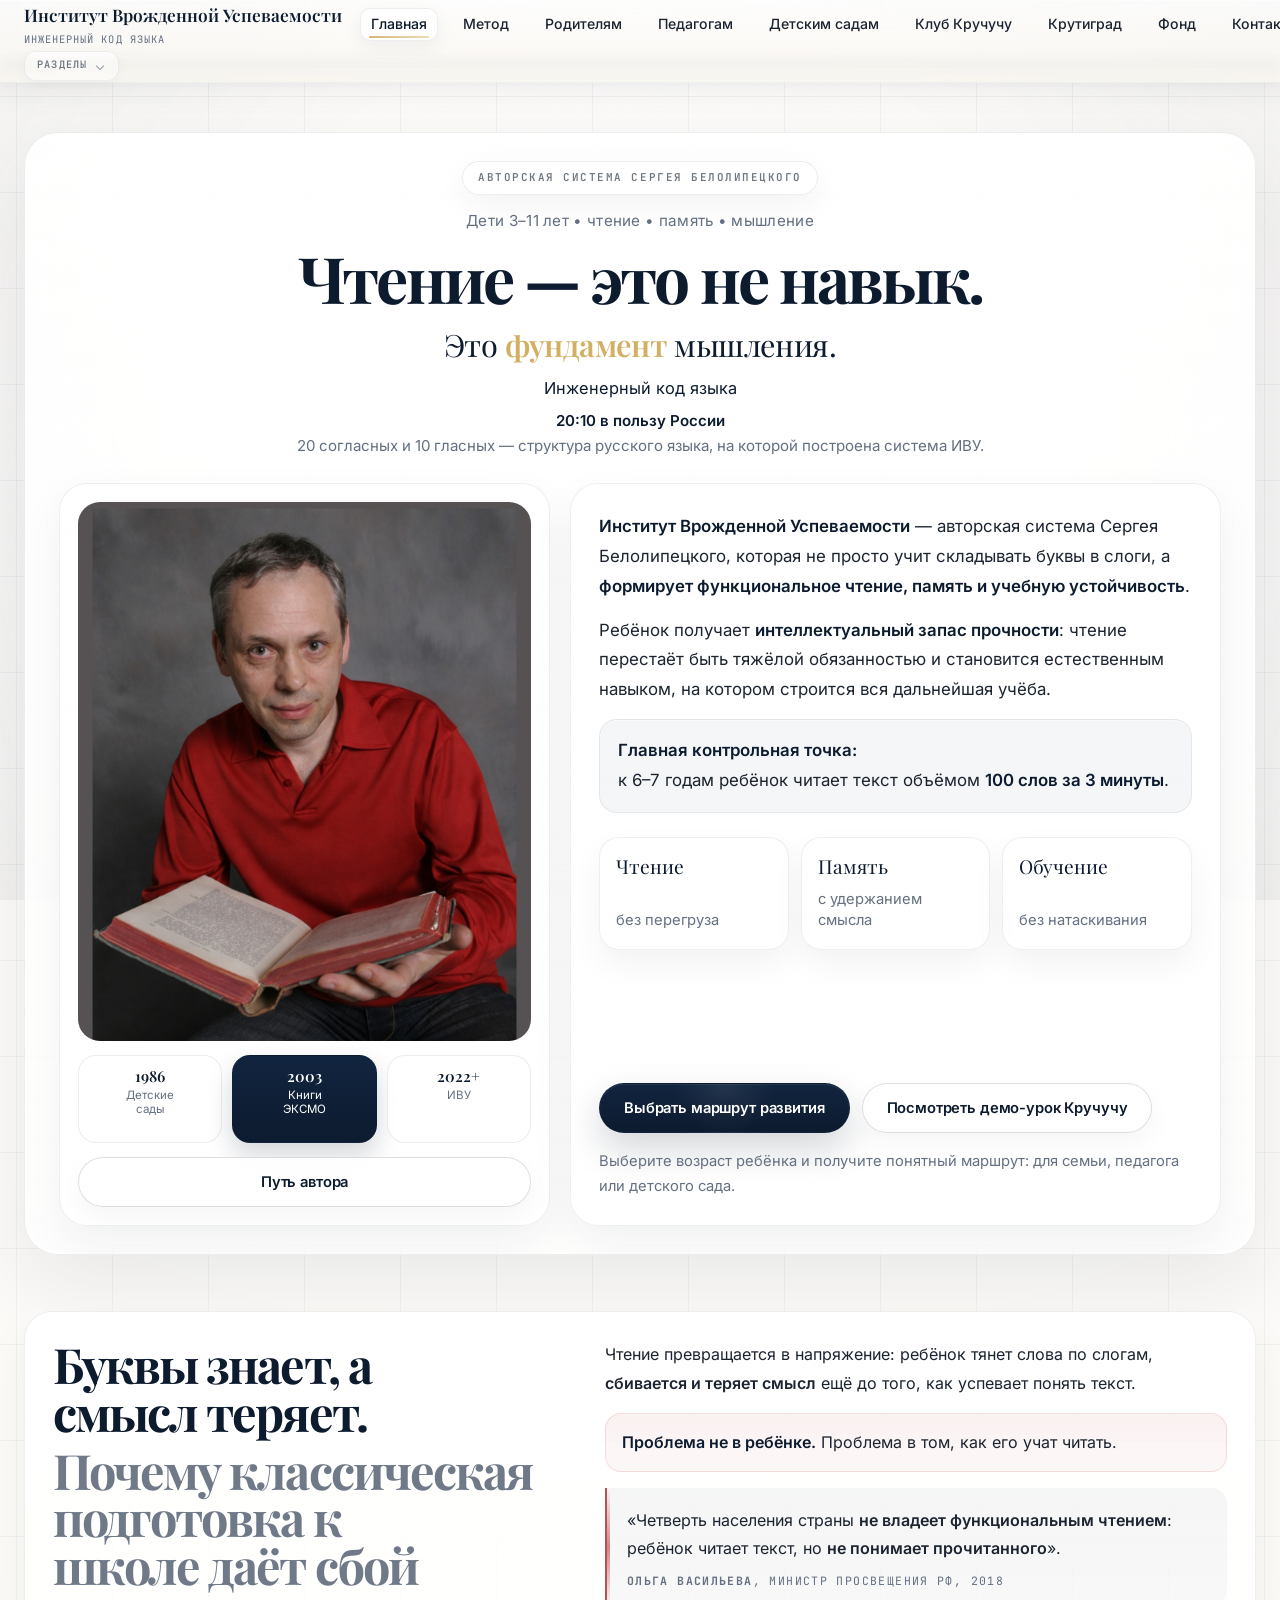
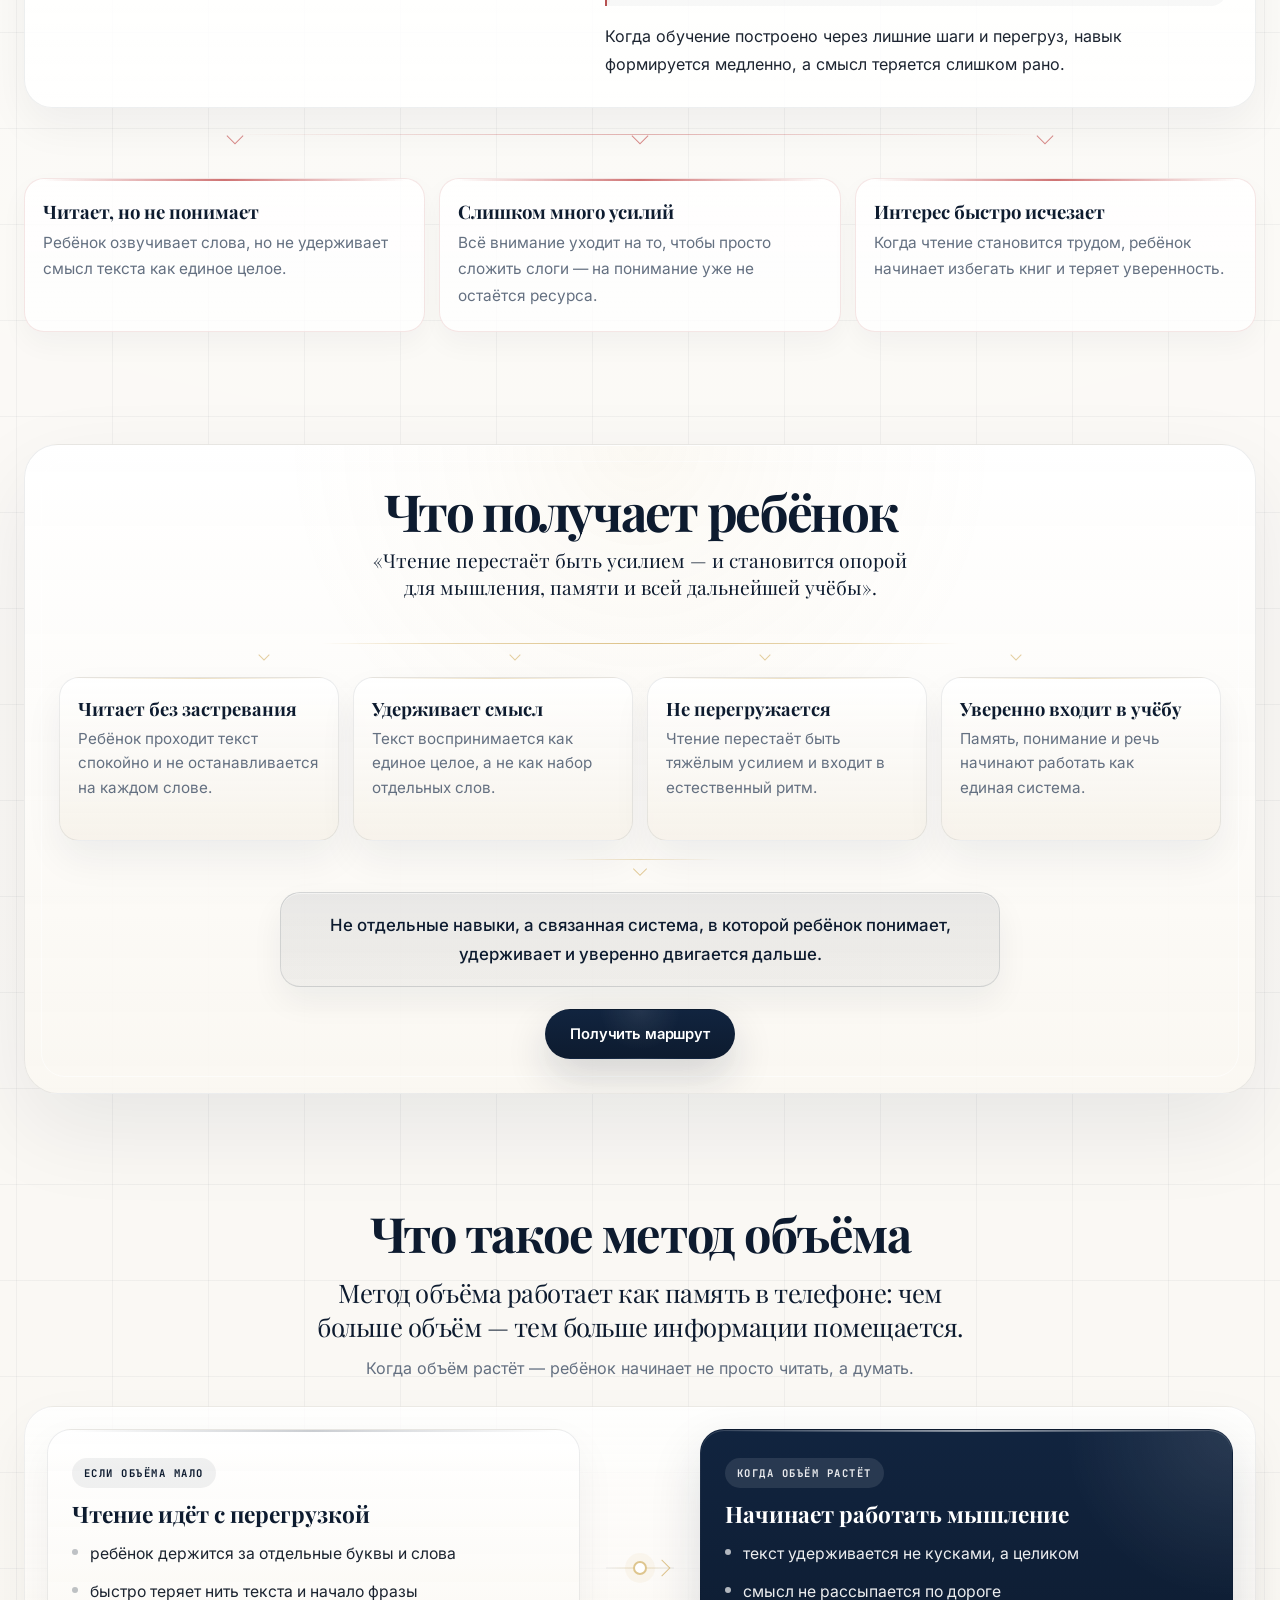
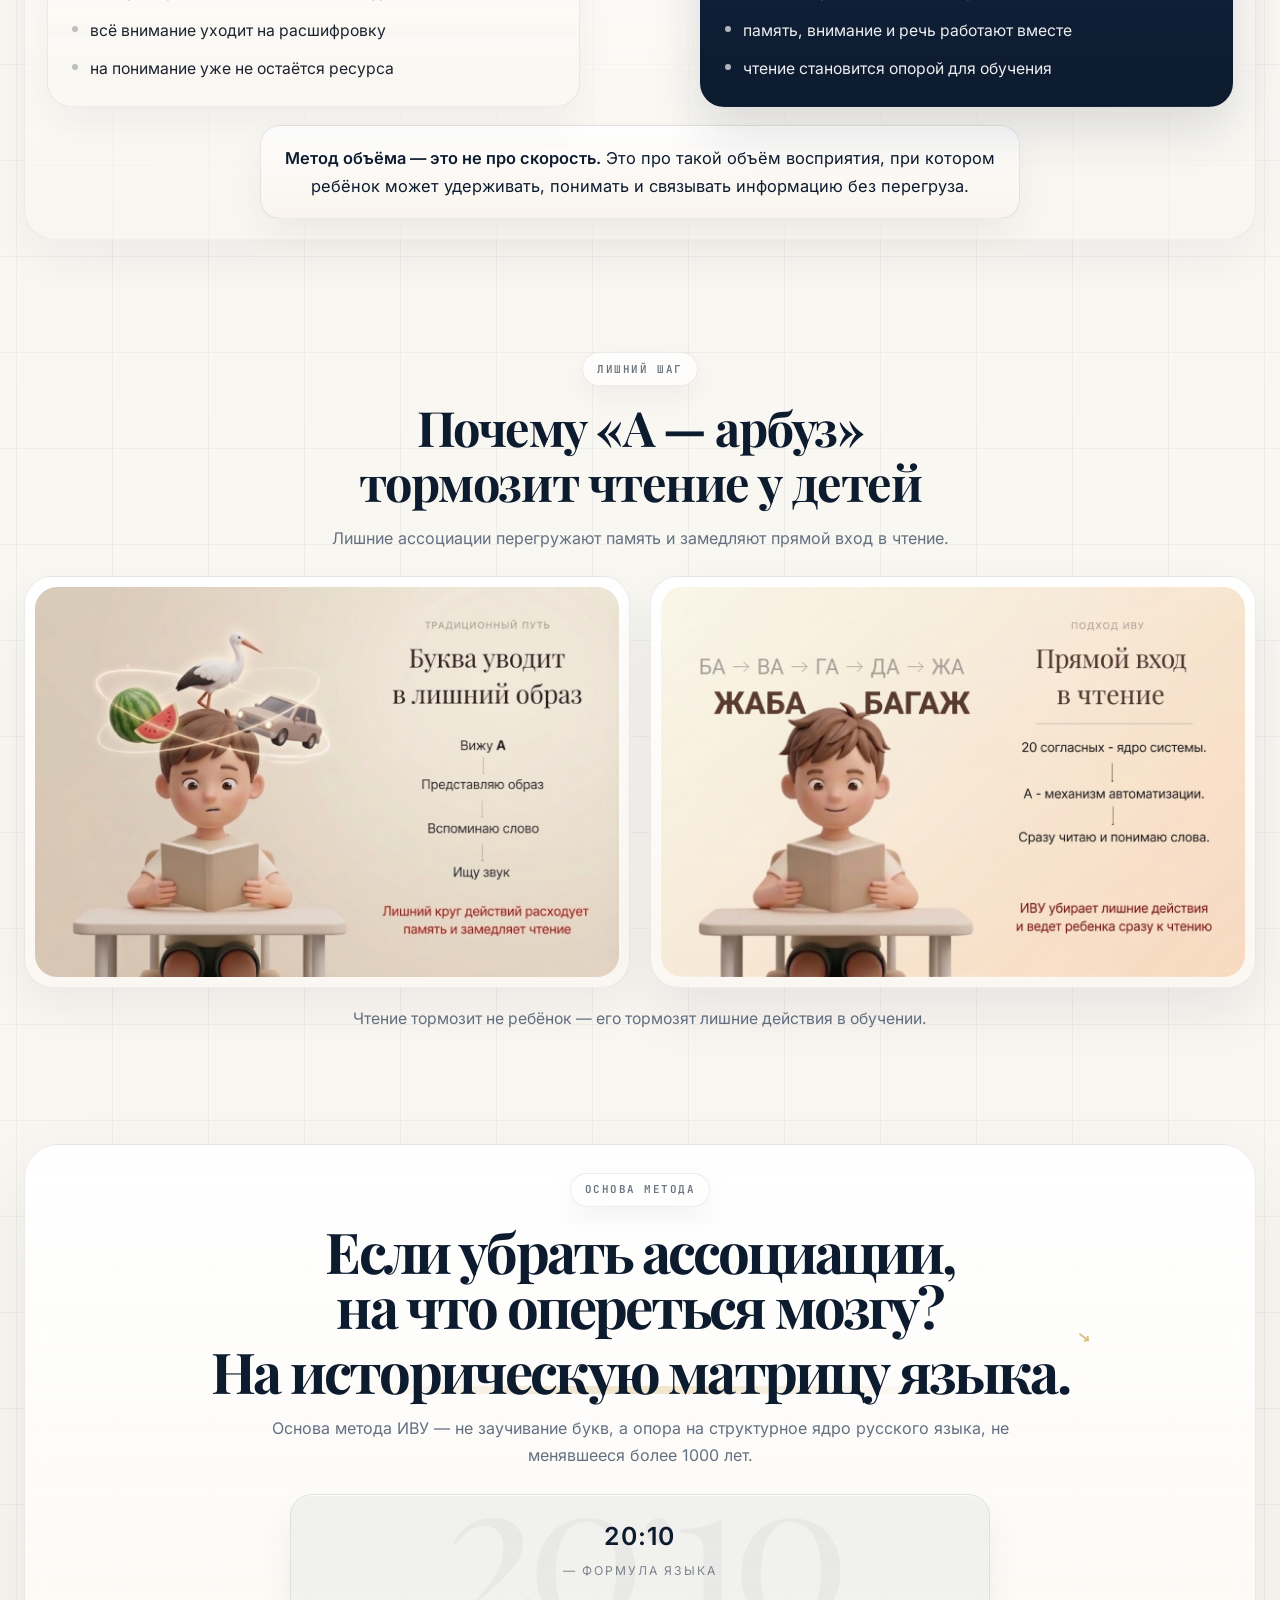
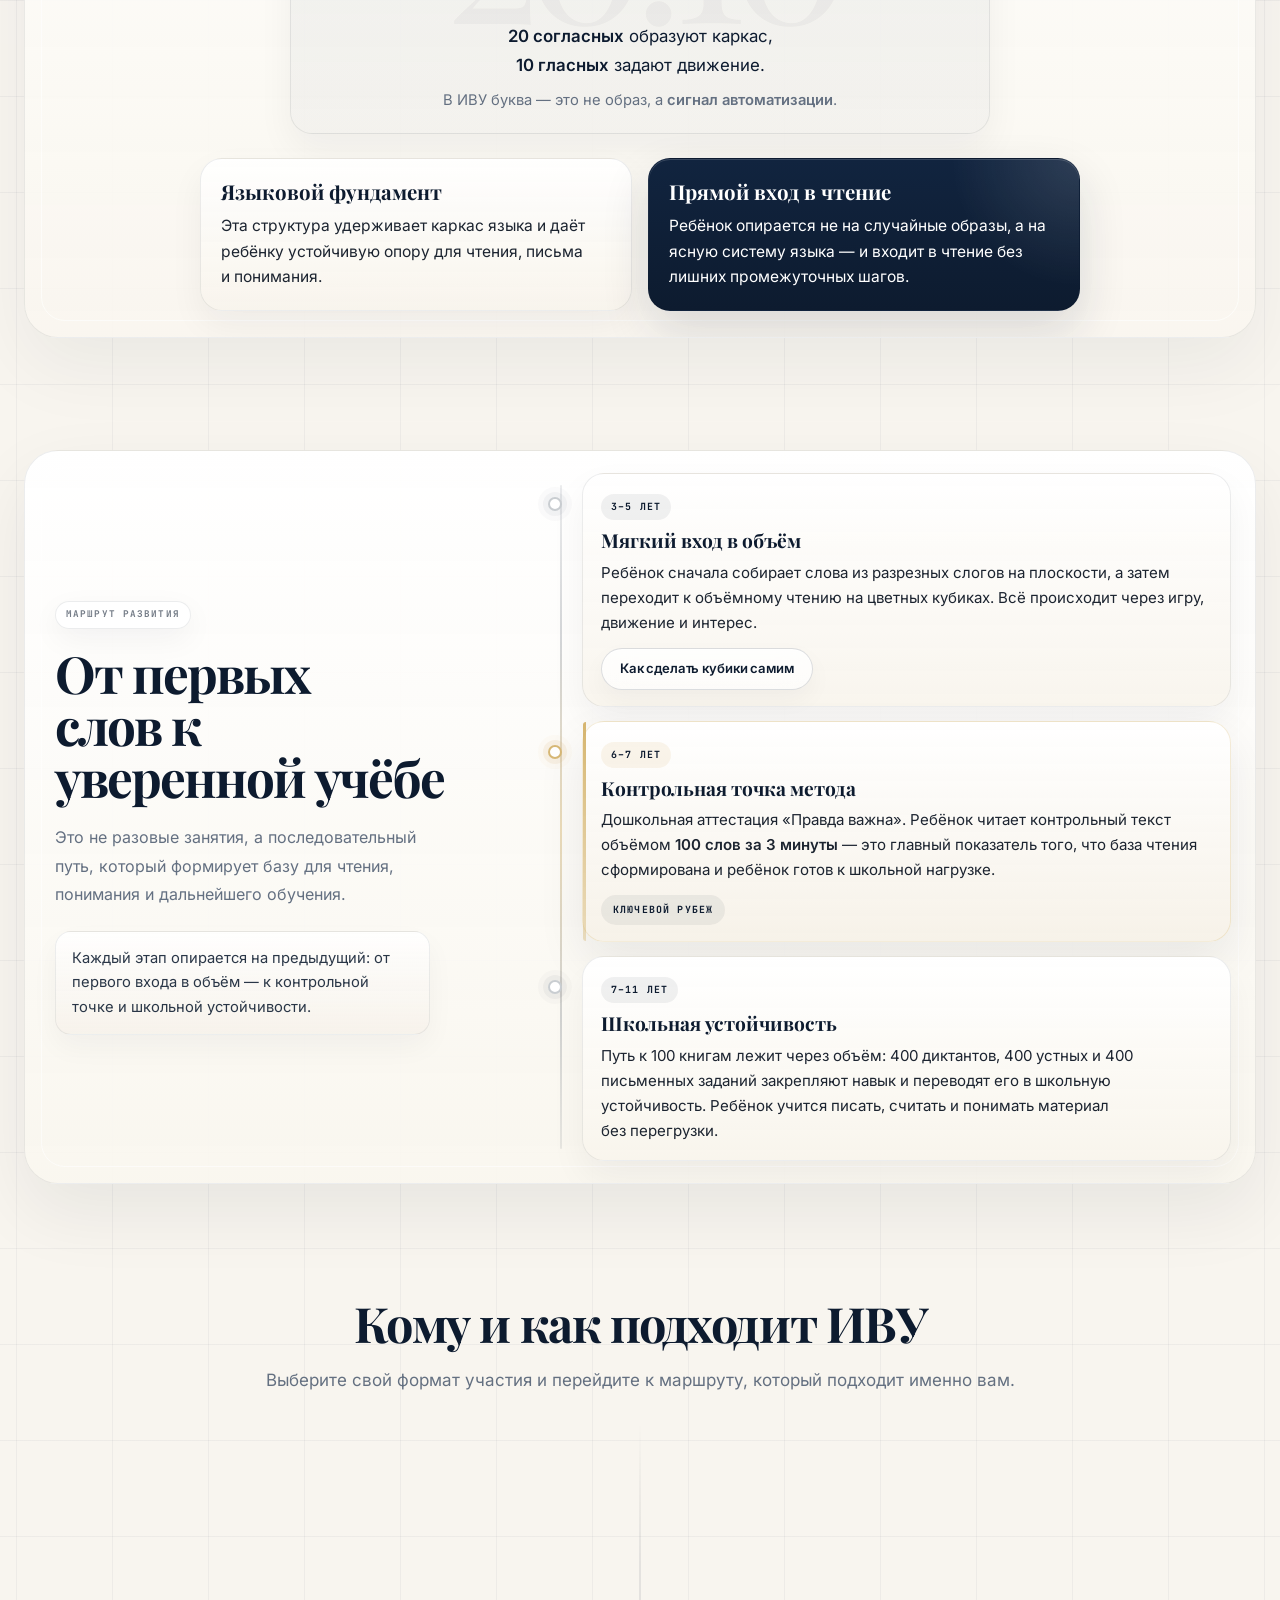
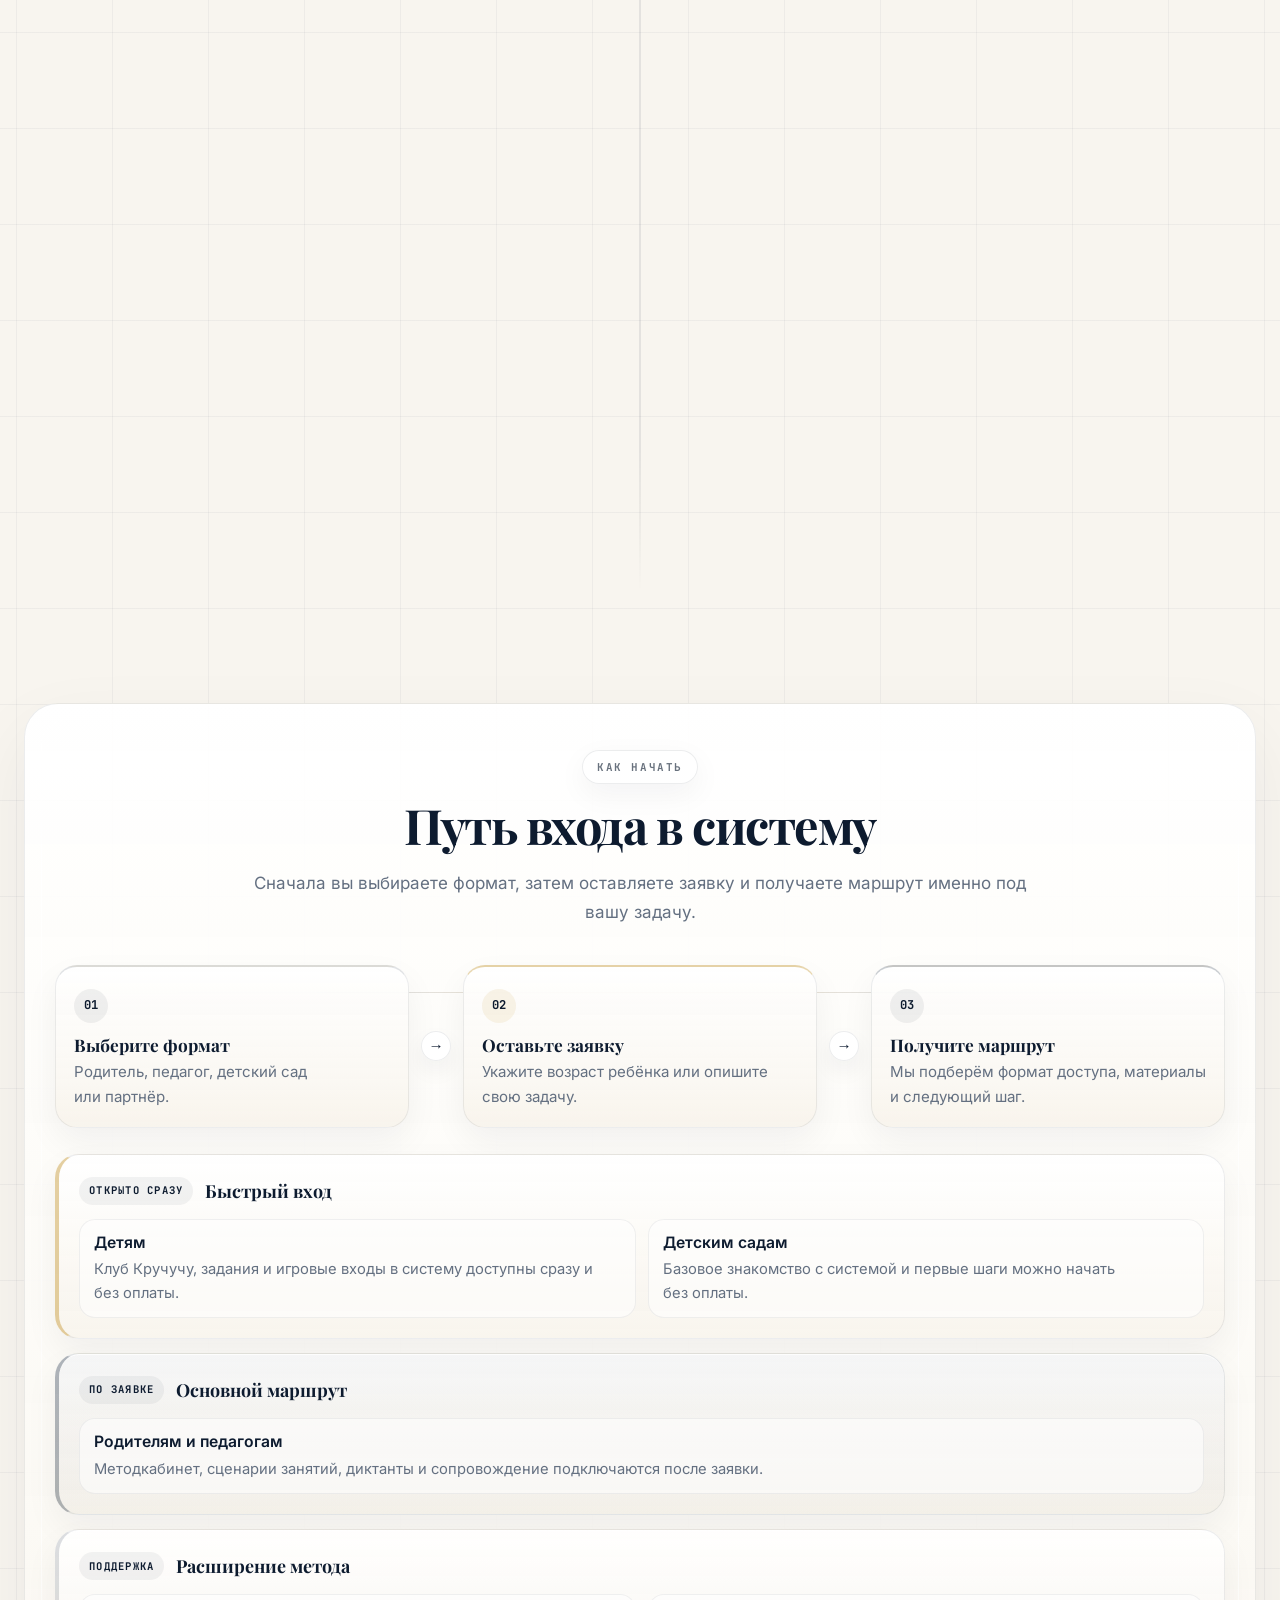
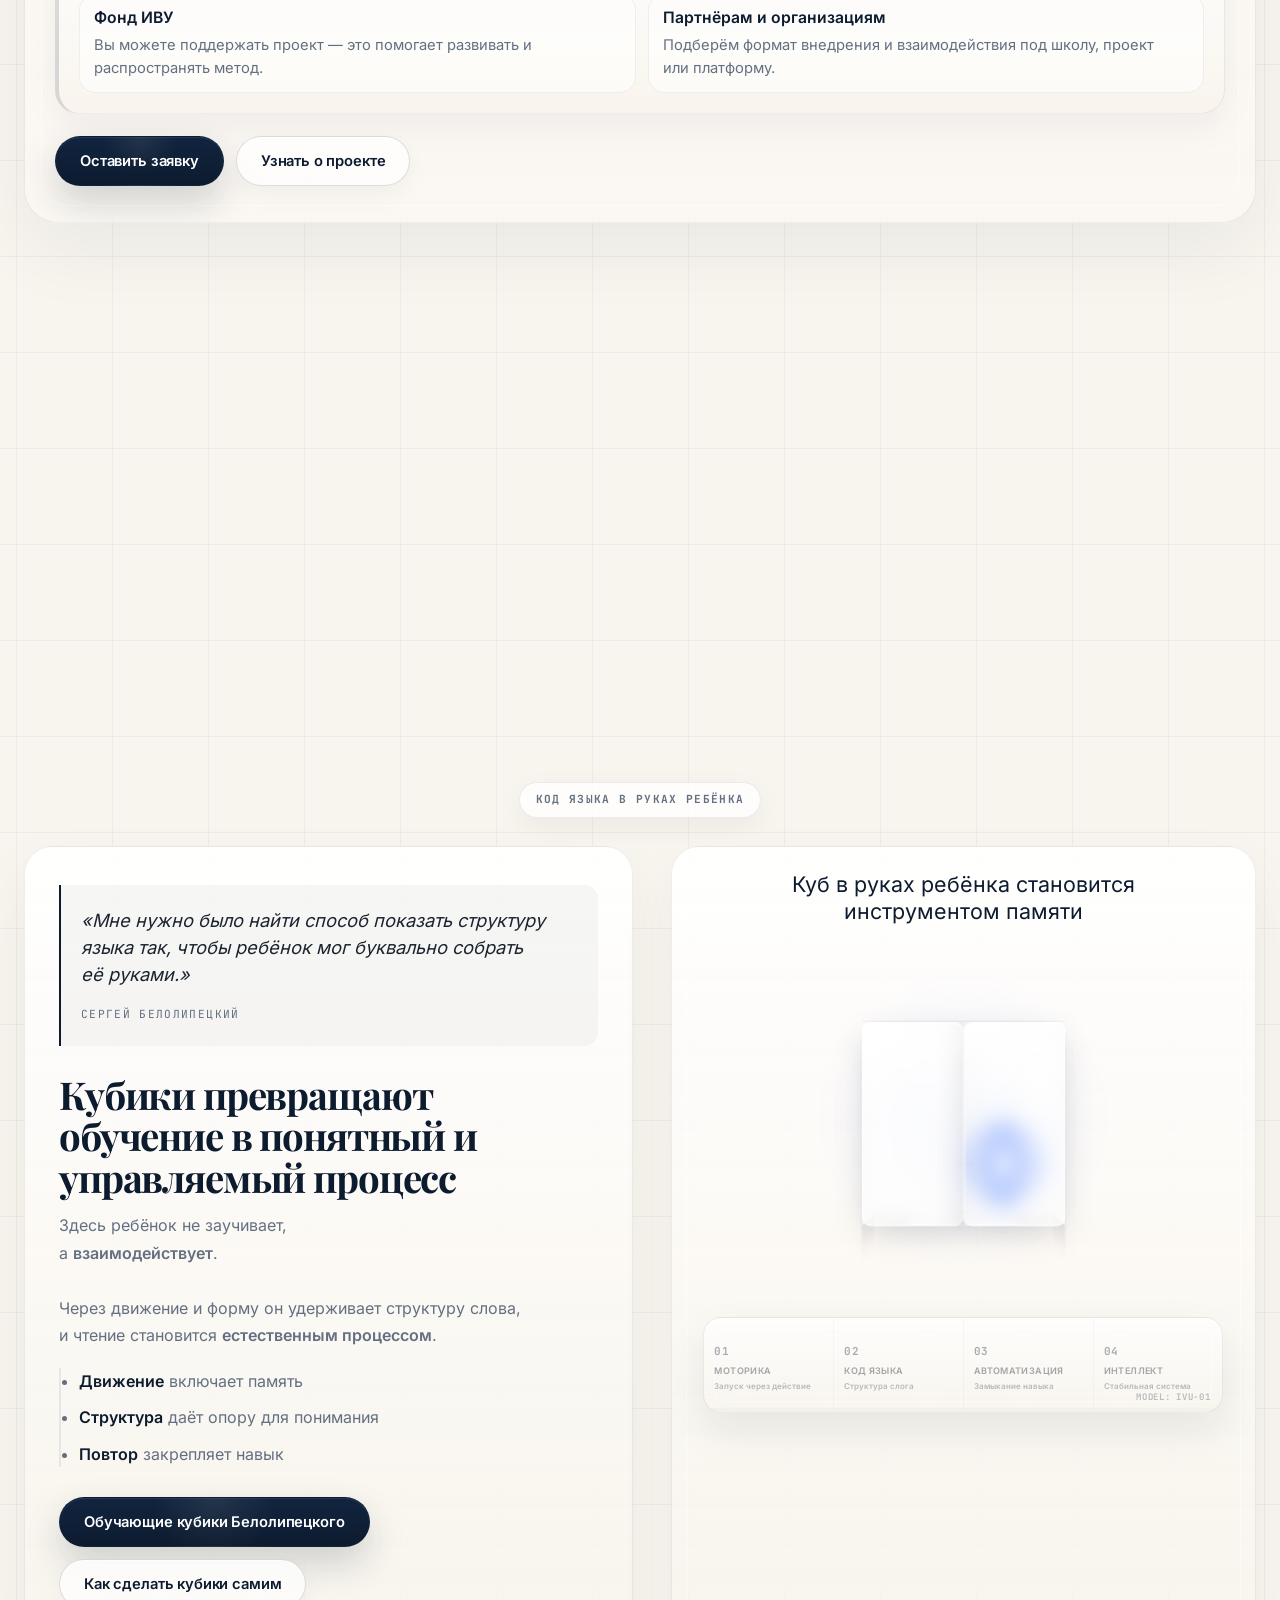
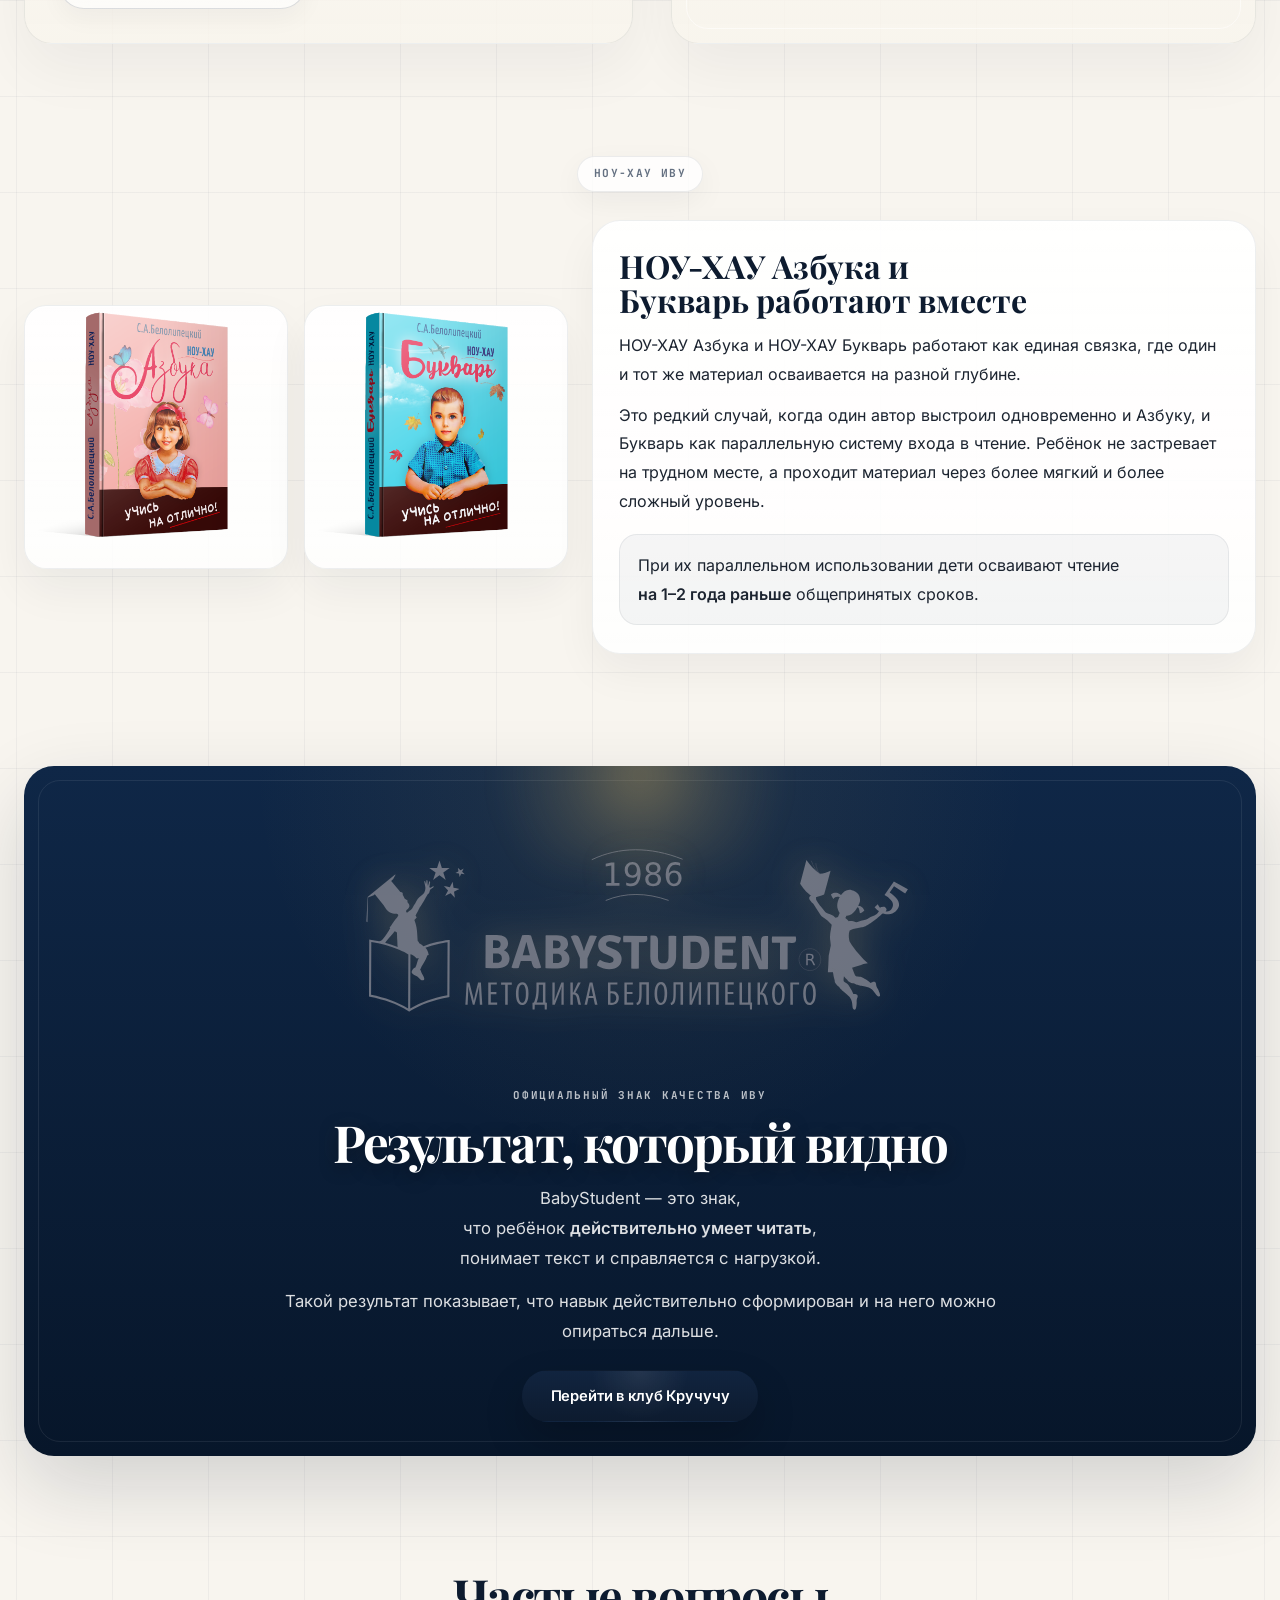
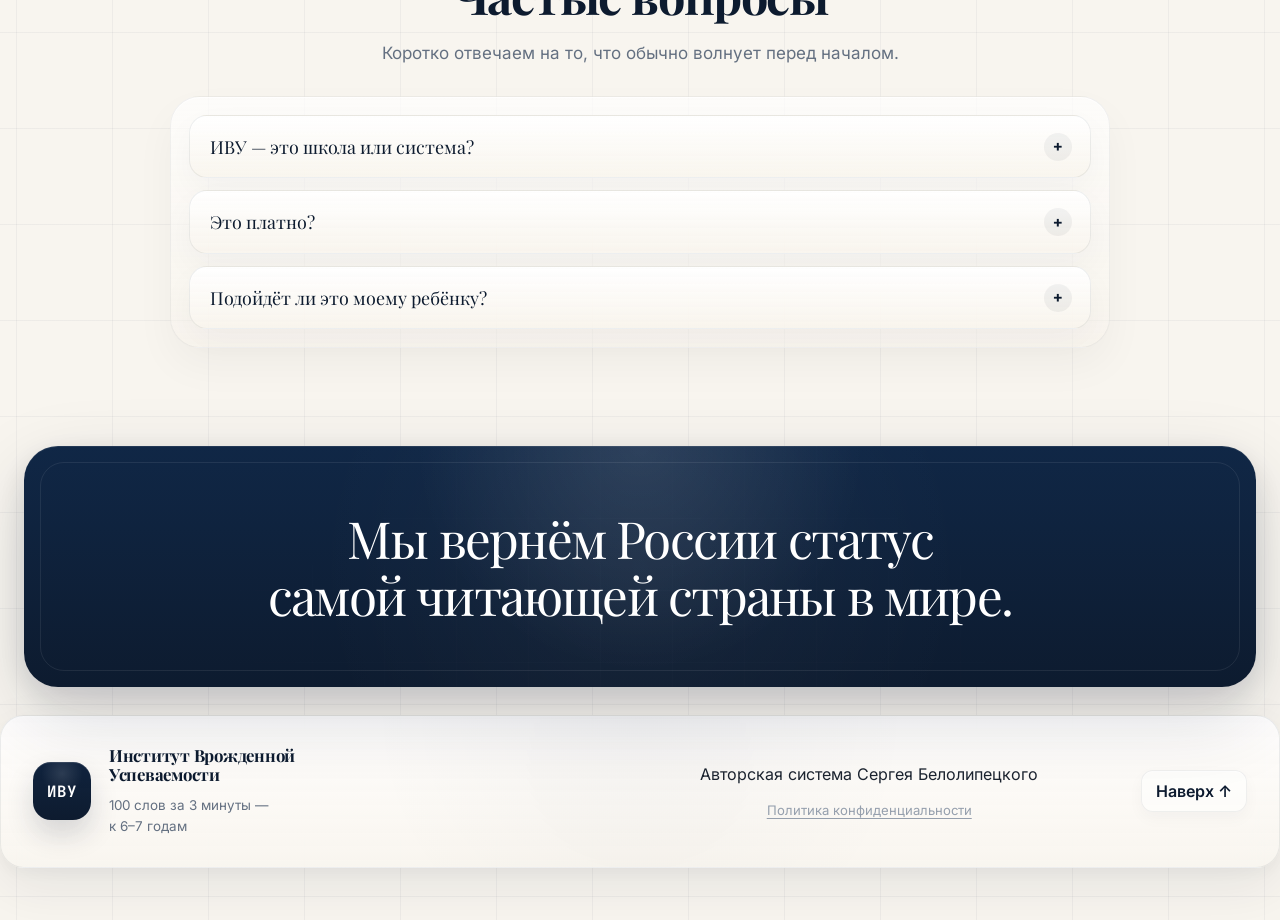
==== commit 863ab3c2: "Add files via upload" ====
--- a/index.html
+++ b/index.html
@@ -42,36 +42,6 @@
         <span class="header__logo-title">Институт Врожденной Успеваемости</span>
         <span class="header__logo-sub">Инженерный код языка</span>
       </a>
-
-      <div class="page-sections-bar page-sections-bar--header">
-        <div class="page-sections">
-          <button
-            class="page-sections__toggle"
-            type="button"
-            aria-expanded="false"
-            aria-controls="page-sections-panel"
-          >
-            <span class="page-sections__label">Разделы</span>
-            <span class="page-sections__icon"></span>
-          </button>
-
-          <div class="page-sections__panel" id="page-sections-panel" hidden>
-            <a href="#hero" class="page-sections__link is-active">Старт</a>
-            <a href="#problem" class="page-sections__link">Проблема</a>
-            <a href="#result" class="page-sections__link">Результат</a>
-            <a href="#volume-intro" class="page-sections__link">Метод объёма</a>
-            <a href="#anti-watermelon" class="page-sections__link">Почему «А — арбуз» тормозит</a>
-            <a href="#funnel" class="page-sections__link">Маршрут</a>
-            <a href="#formats" class="page-sections__link">Кому подходит</a>
-            <a href="#access" class="page-sections__link">Как начать</a>
-            <a href="#scale" class="page-sections__link">Масштаб</a>
-            <a href="#cubes" class="page-sections__link">Кубики</a>
-            <a href="#books-system" class="page-sections__link">Азбука и Букварь</a>
-            <a href="#bs-result" class="page-sections__link">BabyStudent</a>
-            <a href="#faq" class="page-sections__link">FAQ</a>
-          </div>
-        </div>
-      </div>
     </div>
 
     <div class="nav-scroll-area">
@@ -96,6 +66,36 @@
       </button>
     </div>
 
+    <div class="page-sections-bar page-sections-bar--header">
+      <div class="page-sections">
+        <button
+          class="page-sections__toggle"
+          type="button"
+          aria-expanded="false"
+          aria-controls="page-sections-panel"
+        >
+          <span class="page-sections__label">Разделы</span>
+          <span class="page-sections__icon"></span>
+        </button>
+
+        <div class="page-sections__panel" id="page-sections-panel" hidden>
+          <a href="#hero" class="page-sections__link is-active">Старт</a>
+          <a href="#problem" class="page-sections__link">Проблема</a>
+          <a href="#result" class="page-sections__link">Результат</a>
+          <a href="#volume-intro" class="page-sections__link">Метод объёма</a>
+          <a href="#anti-watermelon" class="page-sections__link">Почему «А — арбуз» тормозит</a>
+          <a href="#funnel" class="page-sections__link">Маршрут</a>
+          <a href="#formats" class="page-sections__link">Кому подходит</a>
+          <a href="#access" class="page-sections__link">Как начать</a>
+          <a href="#scale" class="page-sections__link">Масштаб</a>
+          <a href="#cubes" class="page-sections__link">Кубики</a>
+          <a href="#books-system" class="page-sections__link">Азбука и Букварь</a>
+          <a href="#bs-result" class="page-sections__link">BabyStudent</a>
+          <a href="#faq" class="page-sections__link">FAQ</a>
+        </div>
+      </div>
+    </div>
+
   </div>
 </header>
 
@@ -138,9 +138,26 @@
           </div>
 
           <div class="hero__author-controls">
-            <button class="control-btn is-active" type="button" data-target="1">1986 — Детские сады</button>
-            <button class="control-btn" type="button" data-target="2">2003 — Книги ЭКСМО</button>
-            <button class="control-btn" type="button" data-target="3">2022+ — ИВУ</button>
+            <button class="control-btn is-active" type="button" data-target="1" aria-label="Показать этап 1986 — Детские сады">
+              <span class="year-chip">
+                <span class="year-chip__year">1986</span>
+                <span class="year-chip__text">Детские сады</span>
+              </span>
+            </button>
+
+            <button class="control-btn" type="button" data-target="2" aria-label="Показать этап 2003 — Книги ЭКСМО">
+              <span class="year-chip">
+                <span class="year-chip__year">2003</span>
+                <span class="year-chip__text">Книги ЭКСМО</span>
+              </span>
+            </button>
+
+            <button class="control-btn" type="button" data-target="3" aria-label="Показать этап 2022+ — ИВУ">
+              <span class="year-chip">
+                <span class="year-chip__year">2022+</span>
+                <span class="year-chip__text">ИВУ</span>
+              </span>
+            </button>
           </div>
 
           <a href="./foundation.html" class="btn btn-outline hero__author-btn">
--- a/style.css
+++ b/style.css
@@ -10,6 +10,7 @@
   font-weight: 300;
   src: url('./fonts/inter-v20-cyrillic_latin-300.woff2') format('woff2');
 }
+
 @font-face {
   font-display: swap;
   font-family: 'Inter';
@@ -17,6 +18,7 @@
   font-weight: 400;
   src: url('./fonts/inter-v20-cyrillic_latin-regular.woff2') format('woff2');
 }
+
 @font-face {
   font-display: swap;
   font-family: 'Inter';
@@ -24,6 +26,7 @@
   font-weight: 500;
   src: url('./fonts/inter-v20-cyrillic_latin-500.woff2') format('woff2');
 }
+
 @font-face {
   font-display: swap;
   font-family: 'Inter';
@@ -40,6 +43,7 @@
   font-weight: 300;
   src: url('./fonts/jetbrains-mono-v24-cyrillic_latin-300.woff2') format('woff2');
 }
+
 @font-face {
   font-display: swap;
   font-family: 'JetBrains Mono';
@@ -47,6 +51,7 @@
   font-weight: 300;
   src: url('./fonts/jetbrains-mono-v24-cyrillic_latin-300italic.woff2') format('woff2');
 }
+
 @font-face {
   font-display: swap;
   font-family: 'JetBrains Mono';
@@ -54,6 +59,7 @@
   font-weight: 400;
   src: url('./fonts/jetbrains-mono-v24-cyrillic_latin-regular.woff2') format('woff2');
 }
+
 @font-face {
   font-display: swap;
   font-family: 'JetBrains Mono';
@@ -61,6 +67,7 @@
   font-weight: 400;
   src: url('./fonts/jetbrains-mono-v24-cyrillic_latin-italic.woff2') format('woff2');
 }
+
 @font-face {
   font-display: swap;
   font-family: 'JetBrains Mono';
@@ -68,6 +75,7 @@
   font-weight: 500;
   src: url('./fonts/jetbrains-mono-v24-cyrillic_latin-500.woff2') format('woff2');
 }
+
 @font-face {
   font-display: swap;
   font-family: 'JetBrains Mono';
@@ -75,6 +83,7 @@
   font-weight: 500;
   src: url('./fonts/jetbrains-mono-v24-cyrillic_latin-500italic.woff2') format('woff2');
 }
+
 @font-face {
   font-display: swap;
   font-family: 'JetBrains Mono';
@@ -82,6 +91,7 @@
   font-weight: 600;
   src: url('./fonts/jetbrains-mono-v24-cyrillic_latin-600.woff2') format('woff2');
 }
+
 @font-face {
   font-display: swap;
   font-family: 'JetBrains Mono';
@@ -89,6 +99,7 @@
   font-weight: 600;
   src: url('./fonts/jetbrains-mono-v24-cyrillic_latin-600italic.woff2') format('woff2');
 }
+
 @font-face {
   font-display: swap;
   font-family: 'JetBrains Mono';
@@ -96,6 +107,7 @@
   font-weight: 700;
   src: url('./fonts/jetbrains-mono-v24-cyrillic_latin-700.woff2') format('woff2');
 }
+
 @font-face {
   font-display: swap;
   font-family: 'JetBrains Mono';
@@ -112,6 +124,7 @@
   font-weight: 400;
   src: url('./fonts/playfair-display-v40-cyrillic_latin-regular.woff2') format('woff2');
 }
+
 @font-face {
   font-display: swap;
   font-family: 'Playfair Display';
@@ -119,6 +132,7 @@
   font-weight: 400;
   src: url('./fonts/playfair-display-v40-cyrillic_latin-italic.woff2') format('woff2');
 }
+
 @font-face {
   font-display: swap;
   font-family: 'Playfair Display';
@@ -126,6 +140,7 @@
   font-weight: 500;
   src: url('./fonts/playfair-display-v40-cyrillic_latin-500.woff2') format('woff2');
 }
+
 @font-face {
   font-display: swap;
   font-family: 'Playfair Display';
@@ -133,6 +148,7 @@
   font-weight: 500;
   src: url('./fonts/playfair-display-v40-cyrillic_latin-500italic.woff2') format('woff2');
 }
+
 @font-face {
   font-display: swap;
   font-family: 'Playfair Display';
@@ -140,6 +156,7 @@
   font-weight: 600;
   src: url('./fonts/playfair-display-v40-cyrillic_latin-600.woff2') format('woff2');
 }
+
 @font-face {
   font-display: swap;
   font-family: 'Playfair Display';
@@ -147,6 +164,7 @@
   font-weight: 600;
   src: url('./fonts/playfair-display-v40-cyrillic_latin-600italic.woff2') format('woff2');
 }
+
 @font-face {
   font-display: swap;
   font-family: 'Playfair Display';
@@ -154,6 +172,7 @@
   font-weight: 700;
   src: url('./fonts/playfair-display-v40-cyrillic_latin-700.woff2') format('woff2');
 }
+
 @font-face {
   font-display: swap;
   font-family: 'Playfair Display';
@@ -170,12 +189,16 @@
   --ivory: #f8f5ef;
   --stone: #ece7dc;
   --stone-2: #ddd4c2;
+
   --navy: #0d1b2f;
   --navy-2: #11243f;
+
   --text-main: #1c2430;
   --text-muted: #647081;
+
   --line: rgba(13, 27, 47, 0.08);
   --line-strong: rgba(13, 27, 47, 0.14);
+
   --white-80: rgba(255, 255, 255, 0.8);
   --white-92: rgba(255, 255, 255, 0.92);
   --gold: #d2af63;
@@ -198,17 +221,17 @@
   --header-offset-tablet: 172px;
   --header-offset-mobile: 180px;
 
- --section-space-desktop: 56px;
---section-space-tablet: 48px;
---section-space-mobile: 42px;
-
---section-space-tight-desktop: 40px;
---section-space-tight-tablet: 32px;
---section-space-tight-mobile: 28px;
-
---section-space-loose-desktop: 72px;
---section-space-loose-tablet: 56px;
---section-space-loose-mobile: 48px;
+  --section-space-desktop: 56px;
+  --section-space-tablet: 48px;
+  --section-space-mobile: 42px;
+
+  --section-space-tight-desktop: 40px;
+  --section-space-tight-tablet: 32px;
+  --section-space-tight-mobile: 28px;
+
+  --section-space-loose-desktop: 72px;
+  --section-space-loose-tablet: 56px;
+  --section-space-loose-mobile: 48px;
 }
 
 .page-hero {
@@ -227,7 +250,9 @@
   }
 }
 
-*, *::before, *::after {
+*,
+*::before,
+*::after {
   box-sizing: border-box;
 }
 
@@ -256,14 +281,17 @@
   position: relative;
   max-width: 100%;
   overflow-x: hidden;
+
   font-family: var(--font-text);
   color: var(--text-main);
   line-height: 1.6;
+  text-rendering: optimizeLegibility;
+
   background-color: var(--ivory);
   background-image:
-    linear-gradient(rgba(13,27,47,0.045) 1px, transparent 1px),
-    linear-gradient(90deg, rgba(13,27,47,0.045) 1px, transparent 1px),
-    radial-gradient(circle at top center, rgba(255,255,255,0.75), transparent 42%);
+    linear-gradient(rgba(13, 27, 47, 0.045) 1px, transparent 1px),
+    linear-gradient(90deg, rgba(13, 27, 47, 0.045) 1px, transparent 1px),
+    radial-gradient(circle at top center, rgba(255, 255, 255, 0.75), transparent 42%);
   background-size: 96px 96px, 96px 96px, auto;
   background-position: center top, center top, center top;
 }
@@ -273,8 +301,8 @@
   position: fixed;
   inset: 0;
   pointer-events: none;
-  background: radial-gradient(circle at center, rgba(255,255,255,0) 54%, rgba(13,27,47,0.04) 100%);
   z-index: 0;
+  background: radial-gradient(circle at center, rgba(255, 255, 255, 0) 54%, rgba(13, 27, 47, 0.04) 100%);
 }
 
 .noise-overlay {
@@ -291,21 +319,38 @@
   text-decoration: none;
 }
 
-img {
+img,
+svg {
   display: block;
   max-width: 100%;
+}
+
+img {
   height: auto;
 }
 
-h1, h2, h3, h4 {
+h1,
+h2,
+h3,
+h4 {
   margin: 0;
   font-family: var(--font-heading);
   color: var(--navy);
   line-height: 1.12;
+  text-wrap: balance;
 }
 
 p {
   margin: 0;
+  text-wrap: pretty;
+}
+
+button,
+input,
+textarea,
+select {
+  font: inherit;
+  color: inherit;
 }
 
 select {
@@ -317,7 +362,6 @@
   background-size: 18px;
   padding-right: 48px;
 }
-
 /* ==========================================================================
    LAYOUT
    ========================================================================== */
@@ -365,40 +409,6 @@
   line-height: 1.72;
 }
 
-@media (max-width: 991px) {
-  .section-padding {
-    padding-top: var(--section-space-tablet);
-    padding-bottom: var(--section-space-tablet);
-  }
-
-  .section-padding--tight {
-    padding-top: var(--section-space-tight-tablet);
-    padding-bottom: var(--section-space-tight-tablet);
-  }
-
-  .section-padding--loose {
-    padding-top: var(--section-space-loose-tablet);
-    padding-bottom: var(--section-space-loose-tablet);
-  }
-}
-
-@media (max-width: 767px) {
-  .section-padding {
-    padding-top: var(--section-space-mobile);
-    padding-bottom: var(--section-space-mobile);
-  }
-
-  .section-padding--tight {
-    padding-top: var(--section-space-tight-mobile);
-    padding-bottom: var(--section-space-tight-mobile);
-  }
-
-  .section-padding--loose {
-    padding-top: var(--section-space-loose-mobile);
-    padding-bottom: var(--section-space-loose-mobile);
-  }
-}
-
 /* ==========================================================================
    COMMON UI
    ========================================================================== */
@@ -409,73 +419,286 @@
   gap: 8px;
   padding: 11px 18px;
   border-radius: 999px;
+  background: rgba(255,255,255,.78);
+  border: 1px solid var(--line);
+  box-shadow: var(--shadow-sm);
+
+  color: var(--text-muted);
   font-family: var(--font-mono);
   font-size: .72rem;
   font-weight: 700;
   letter-spacing: .14em;
   text-transform: uppercase;
-  color: var(--text-muted);
-  background: rgba(255,255,255,.78);
-  border: 1px solid var(--line);
-  box-shadow: var(--shadow-sm);
-}
+}
+
+/* ==========================================================================
+   BUTTONS — FINAL SYSTEM
+   ========================================================================== */
 
 .btn {
   display: inline-flex;
   align-items: center;
   justify-content: center;
   gap: 10px;
+
   min-height: 50px;
   padding: 14px 24px;
+  min-width: 0;
+
   border-radius: 999px;
   border: 1px solid transparent;
+  cursor: pointer;
+
+  font-family: var(--font-text);
   font-size: .92rem;
   font-weight: 600;
-  transition: all var(--transition);
-  cursor: pointer;
+  line-height: 1.15;
+  letter-spacing: -0.01em;
+  text-align: center;
+  text-decoration: none;
+  white-space: nowrap;
+
+  transition:
+    color var(--transition),
+    background var(--transition),
+    border-color var(--transition),
+    box-shadow var(--transition),
+    transform var(--transition),
+    opacity var(--transition);
 }
 
 .btn-primary {
   color: #fff;
-  background: linear-gradient(180deg, var(--navy-2) 0%, var(--navy) 100%);
-  box-shadow: 0 16px 36px rgba(13,27,47,.18);
+  background:
+    radial-gradient(circle at 50% 0%, rgba(255,255,255,.08), transparent 38%),
+    linear-gradient(180deg, var(--navy-2) 0%, var(--navy) 100%);
+  box-shadow:
+    0 16px 36px rgba(13,27,47,.18),
+    inset 0 1px 0 rgba(255,255,255,.08);
 }
 
 .btn-primary:hover {
   transform: translateY(-2px);
-  box-shadow: 0 22px 48px rgba(13,27,47,.22);
+  box-shadow:
+    0 22px 48px rgba(13,27,47,.22),
+    inset 0 1px 0 rgba(255,255,255,.1);
+}
+
+.btn-primary:active {
+  transform: translateY(0);
+  box-shadow:
+    0 10px 22px rgba(13,27,47,.16),
+    inset 0 1px 0 rgba(255,255,255,.06);
 }
 
 .btn-outline {
   color: var(--navy);
-  background: rgba(255,255,255,.72);
+  background:
+    linear-gradient(180deg, rgba(255,255,255,.82) 0%, rgba(255,255,255,.66) 100%);
   border-color: var(--line-strong);
   backdrop-filter: blur(14px);
   -webkit-backdrop-filter: blur(14px);
+  box-shadow:
+    0 10px 24px rgba(13,27,47,.04),
+    inset 0 1px 0 rgba(255,255,255,.58);
 }
 
 .btn-outline:hover {
   color: #fff;
-  background: var(--navy);
+  background: linear-gradient(180deg, var(--navy-2) 0%, var(--navy) 100%);
   border-color: var(--navy);
   transform: translateY(-2px);
-}
+  box-shadow:
+    0 18px 34px rgba(13,27,47,.14),
+    inset 0 1px 0 rgba(255,255,255,.06);
+}
+
+.btn-outline:active {
+  transform: translateY(0);
+}
+
+.btn-sm {
+  min-height: 42px;
+  padding: 10px 18px;
+  font-size: .84rem;
+}
+
+.btn-lg {
+  min-height: 56px;
+  padding: 16px 28px;
+  font-size: .98rem;
+}
+
+.btn-block {
+  width: 100%;
+}
+
+.author-path-btn {
+  display: inline-flex;
+  align-items: center;
+  justify-content: center;
+
+  min-height: 46px;
+  padding: 12px 18px;
+  min-width: 0;
+
+  border-radius: 999px;
+  border: 1px solid rgba(13,27,47,.08);
+
+  color: var(--navy);
+  font-size: 0.95rem;
+  font-weight: 500;
+  line-height: 1.2;
+  letter-spacing: -0.01em;
+  text-align: center;
+  white-space: normal;
+
+  background: linear-gradient(
+    180deg,
+    rgba(255,255,255,.82),
+    rgba(255,255,255,.62)
+  );
+
+  box-shadow:
+    0 8px 20px rgba(13,27,47,.05),
+    inset 0 1px 0 rgba(255,255,255,.7);
+
+  transition:
+    color var(--transition),
+    background var(--transition),
+    border-color var(--transition),
+    box-shadow var(--transition),
+    transform var(--transition);
+}
+
+.author-path-btn:hover {
+  transform: translateY(-1px);
+  box-shadow:
+    0 12px 26px rgba(13,27,47,.08),
+    inset 0 1px 0 rgba(255,255,255,.8);
+}
+
+.author-path-btn span {
+  display: block;
+}
+/* ==========================================================================
+   COMPONENTS
+   ========================================================================== */
+
+/* ==========================================================================
+   YEAR CHIPS
+   ========================================================================== */
+
+.year-chip {
+  display: flex;
+  flex-direction: column;
+  justify-content: flex-start;
+  align-items: center;
+
+  min-width: 88px;
+  height: 88px;
+  padding: 12px 8px 8px;
+
+  border-radius: 18px;
+  border: 1px solid var(--line);
+  background: rgba(255,255,255,.65);
+
+  text-align: center;
+
+  transition:
+    background var(--transition),
+    border-color var(--transition),
+    box-shadow var(--transition),
+    transform var(--transition);
+}
+
+.year-chip__year {
+  font-family: var(--font-heading);
+  font-size: 0.95rem;
+  font-weight: 600;
+  color: var(--navy);
+  line-height: 1.1;
+  white-space: nowrap;
+}
+
+.year-chip__text {
+  margin-top: 4px;
+  max-width: 70px;
+
+  color: var(--text-muted);
+  font-size: 0.72rem;
+  line-height: 1.2;
+  text-align: center;
+
+  white-space: normal;
+  word-break: keep-all;
+  overflow-wrap: normal;
+  hyphens: none;
+}
+
+/* ==========================================================================
+   YEAR CHIP CONTROLS — FOR HERO SLIDER
+   ========================================================================== */
+
+.control-btn {
+  display: flex;
+  align-items: stretch;
+  justify-content: stretch;
+  min-width: 0;
+  min-height: 0;
+  padding: 0;
+  border: 0;
+  background: transparent;
+  box-shadow: none;
+  cursor: pointer;
+  transition: transform var(--transition);
+}
+
+.control-btn:hover {
+  transform: translateY(-1px);
+}
+
+.control-btn .year-chip {
+  width: 100%;
+}
+
+.control-btn.is-active .year-chip {
+  background: linear-gradient(180deg, var(--navy-2) 0%, var(--navy) 100%);
+  border-color: transparent;
+  box-shadow: 0 12px 26px rgba(13,27,47,.18);
+}
+
+.control-btn.is-active .year-chip__year,
+.control-btn.is-active .year-chip__text {
+  color: #fff;
+}
+
+/* ==========================================================================
+   FOCUS STATES
+   ========================================================================== */
+
 a:focus-visible,
 button:focus-visible,
 summary:focus-visible,
 .page-sections__toggle:focus-visible,
 .page-sections__link:focus-visible,
 .nav__link:focus-visible,
-.btn:focus-visible {
+.btn:focus-visible,
+.author-path-btn:focus-visible {
   outline: 2px solid rgba(210, 175, 99, 0.95);
   outline-offset: 3px;
   border-radius: 10px;
 }
 
 .page-sections__toggle:focus-visible,
-.btn:focus-visible {
+.btn:focus-visible,
+.author-path-btn:focus-visible {
   box-shadow: 0 0 0 4px rgba(210, 175, 99, 0.18);
 }
+
+/* ==========================================================================
+   REVEAL ANIMATION
+   ========================================================================== */
 
 .reveal {
   opacity: 1;
@@ -485,13 +708,20 @@
 .js .reveal {
   opacity: 0;
   transform: translateY(32px);
-  transition: opacity .8s ease, transform .8s ease;
+  transition:
+    opacity .8s ease,
+    transform .8s ease;
 }
 
 .js .reveal.active {
   opacity: 1;
   transform: translateY(0);
 }
+
+/* ==========================================================================
+   ACCESSIBILITY — REDUCED MOTION
+   ========================================================================== */
+
 @media (prefers-reduced-motion: reduce) {
   html {
     scroll-behavior: auto;
@@ -509,7 +739,6 @@
     transform: none !important;
   }
 }
-
 /* ==========================================================================
    HEADER
    ========================================================================== */
@@ -518,26 +747,56 @@
   position: fixed;
   inset: 0 0 auto 0;
   z-index: 1000;
-  background: rgba(248,245,239,.78);
-  border-bottom: 1px solid rgba(13,27,47,.05);
-  backdrop-filter: blur(18px);
-  -webkit-backdrop-filter: blur(18px);
+  background:
+    linear-gradient(180deg, rgba(255,255,255,.62) 0%, rgba(248,245,239,.88) 100%);
+  border-bottom: 1px solid rgba(13,27,47,.06);
+  backdrop-filter: blur(22px) saturate(140%);
+  -webkit-backdrop-filter: blur(22px) saturate(140%);
+  will-change: backdrop-filter;
+  box-shadow:
+    0 1px 0 rgba(255,255,255,.56) inset,
+    0 10px 30px rgba(13,27,47,.05),
+    0 2px 10px rgba(13,27,47,.035);
   transition:
     background var(--transition),
     box-shadow var(--transition),
-    border-color var(--transition);
+    border-color var(--transition),
+    backdrop-filter var(--transition);
+}
+
+.header::after {
+  content: "";
+  position: absolute;
+  inset: auto 0 -1px 0;
+  height: 24px;
+  pointer-events: none;
+  background: linear-gradient(
+    180deg,
+    rgba(13,27,47,0.08) 0%,
+    rgba(13,27,47,0.035) 35%,
+    rgba(13,27,47,0.012) 60%,
+    rgba(13,27,47,0) 100%
+  );
+  filter: blur(6px);
+  opacity: .6;
 }
 
 .header.scrolled {
-  background: rgba(248,245,239,.9);
-  box-shadow: 0 12px 30px rgba(13,27,47,.05);
+  background:
+    linear-gradient(180deg, rgba(255,255,255,.72) 0%, rgba(248,245,239,.94) 100%);
+  border-bottom-color: rgba(13,27,47,.08);
+  box-shadow:
+    0 1px 0 rgba(255,255,255,.62) inset,
+    0 16px 40px rgba(13,27,47,.08),
+    0 4px 14px rgba(13,27,47,.05);
+  backdrop-filter: blur(24px) saturate(145%);
+  -webkit-backdrop-filter: blur(24px) saturate(145%);
 }
 
 .header__inner {
   width: min(1320px, 100%);
   margin: 0 auto;
   padding: 0 24px;
-
   display: grid;
   grid-template-columns: auto auto;
   justify-content: space-between;
@@ -573,10 +832,53 @@
 }
 
 .nav-scroll-area {
+  position: relative;
   display: flex;
   justify-content: flex-start;
   align-items: center;
   min-width: 0;
+}
+.nav-scroll-btn {
+  position: absolute;
+  top: 50%;
+  transform: translateY(-50%);
+  width: 30px;
+  height: 24px;
+  border-radius: 8px;
+  border: 1px solid rgba(13, 27, 47, 0.05);
+  background: rgba(248, 245, 239, 0.92);
+  box-shadow: 0 4px 12px rgba(13, 27, 47, 0.04);
+  display: flex;
+  align-items: center;
+  justify-content: center;
+  cursor: pointer;
+  z-index: 4;
+  transition:
+    opacity 0.2s ease,
+    background 0.2s ease,
+    box-shadow 0.2s ease,
+    transform 0.2s ease;
+  backdrop-filter: blur(6px);
+  -webkit-backdrop-filter: blur(6px);
+}
+
+.nav-scroll-btn--left {
+  left: 4px;
+}
+
+.nav-scroll-btn--right {
+  right: 4px;
+}
+
+.nav-scroll-btn span {
+  font-size: 0.9rem;
+  line-height: 1;
+  color: rgba(13, 27, 47, 0.6);
+}
+
+.nav-scroll-btn:hover {
+  background: #fff;
+  box-shadow: 0 8px 20px rgba(13, 27, 47, 0.08);
 }
 
 .nav {
@@ -592,9 +894,9 @@
   display: inline-flex;
   align-items: center;
   justify-content: center;
-  min-height: 30px;
-  padding: 4px 8px;
-  border-radius: 9px;
+  min-height: 32px;
+  padding: 4px 10px;
+  border-radius: 10px;
   border: 1px solid transparent;
   font-size: .88rem;
   font-weight: 500;
@@ -604,7 +906,8 @@
     color var(--transition),
     background var(--transition),
     box-shadow var(--transition),
-    border-color var(--transition);
+    border-color var(--transition),
+    transform var(--transition);
 }
 
 .nav__link::after {
@@ -628,8 +931,12 @@
 
 .nav__link:hover {
   color: var(--navy);
-  background: rgba(255,255,255,.42);
-  border-color: rgba(13,27,47,.05);
+  background: rgba(255,255,255,.5);
+  border-color: rgba(13,27,47,.06);
+  box-shadow:
+    0 6px 16px rgba(13,27,47,.04),
+    inset 0 1px 0 rgba(255,255,255,.55);
+  transform: translateY(-1px);
 }
 
 .nav__link:hover::after {
@@ -640,11 +947,11 @@
 .nav__link.is-active {
   color: var(--navy);
   font-weight: 500;
-  background: rgba(255,255,255,.72);
-  border-color: rgba(13,27,47,.06);
+  background: rgba(255,255,255,.78);
+  border-color: rgba(13,27,47,.07);
   box-shadow:
-    0 3px 10px rgba(13,27,47,.04),
-    inset 0 1px 0 rgba(255,255,255,.72);
+    0 6px 18px rgba(13,27,47,.05),
+    inset 0 1px 0 rgba(255,255,255,.78);
 }
 
 .nav__link.active::after,
@@ -653,94 +960,103 @@
 }
 
 /* ==========================================================================
-   GLOBAL HEADER BRAND + PAGE SECTIONS
+   PAGE SECTIONS IN HEADER
    ========================================================================== */
-
-.page-sections-bar {
-  margin-top: 10px;
-}
 
 .page-sections-bar--header {
   position: relative;
-}
-
-.page-sections {
+  display: flex;
+  align-items: center;
+  justify-content: flex-start;
+}
+
+.page-sections-bar--header .page-sections {
   position: relative;
 }
 
-.page-sections__toggle {
+.page-sections-bar--header .page-sections__toggle {
+  position: relative;
   display: inline-flex;
   align-items: center;
-  justify-content: center;
-  gap: 7px;
-  min-height: 34px;
-  padding: 0 14px;
-  border: 1px solid rgba(13,27,47,.08);
-  border-radius: 999px;
-  background: rgba(255,255,255,.82);
-  color: var(--navy);
+  gap: 8px;
+  min-height: 30px;
+  padding: 0 12px;
+  border-radius: 12px;
+  border: 1px solid rgba(13,27,47,.06);
+  background:
+    linear-gradient(180deg, rgba(255,255,255,.7) 0%, rgba(255,255,255,.46) 100%);
+  color: rgba(13,27,47,.58);
   font-family: var(--font-mono);
-  font-size: .66rem;
-  font-weight: 700;
-  letter-spacing: .1em;
+  font-size: .64rem;
+  font-weight: 600;
+  letter-spacing: .12em;
   text-transform: uppercase;
-  line-height: 1;
-  cursor: pointer;
-  box-shadow: var(--shadow-sm);
+  box-shadow:
+    0 4px 14px rgba(13,27,47,.035),
+    inset 0 1px 0 rgba(255,255,255,.66);
   transition:
-    transform var(--transition),
-    box-shadow var(--transition),
     background var(--transition),
     border-color var(--transition),
-    color var(--transition);
-}
-
-.page-sections__toggle:hover {
+    box-shadow var(--transition),
+    color var(--transition),
+    transform var(--transition),
+    opacity var(--transition);
+}
+
+.page-sections-bar--header .page-sections__toggle:hover {
+  color: var(--navy);
+  background:
+    linear-gradient(180deg, rgba(255,255,255,.82) 0%, rgba(255,255,255,.58) 100%);
+  border-color: rgba(13,27,47,.08);
+  box-shadow:
+    0 8px 18px rgba(13,27,47,.05),
+    inset 0 1px 0 rgba(255,255,255,.74);
   transform: translateY(-1px);
-  box-shadow: 0 14px 30px rgba(13,27,47,.08);
-  background: rgba(255,255,255,.94);
-}
-
-.page-sections__label {
-  display: inline-block;
-  font-family: var(--font-mono);
-  font-size: .66rem;
-  font-weight: 700;
-  letter-spacing: .1em;
-  text-transform: uppercase;
+}
+
+.page-sections-bar--header .page-sections__toggle[aria-expanded="true"] {
+  color: var(--navy);
+  background:
+    linear-gradient(180deg, rgba(255,255,255,.84) 0%, rgba(255,255,255,.62) 100%);
+  border-color: rgba(13,27,47,.09);
+  box-shadow:
+    0 8px 20px rgba(13,27,47,.06),
+    inset 0 1px 0 rgba(255,255,255,.76);
+  opacity: 1;
+}
+
+.page-sections-bar--header .page-sections__label {
   line-height: 1;
   white-space: nowrap;
 }
 
-.page-sections__icon {
+.page-sections-bar--header .page-sections__icon {
   position: relative;
-  display: inline-block;
   width: 10px;
   height: 10px;
   flex: 0 0 10px;
-  margin-left: 6px;
-  font-size: 0;
-}
-
-.page-sections__icon::before {
+}
+
+.page-sections-bar--header .page-sections__icon::before {
   content: "";
   position: absolute;
-  top: 50%;
-  left: 50%;
+  top: 2px;
+  left: 1px;
   width: 6px;
   height: 6px;
-  border-right: 1.5px solid var(--navy);
-  border-bottom: 1.5px solid var(--navy);
-  transform: translate(-50%, -60%) rotate(45deg);
+  border-right: 1.5px solid currentColor;
+  border-bottom: 1.5px solid currentColor;
+  transform: rotate(45deg);
   transition: transform var(--transition);
-  opacity: 0.72;
-}
-
-.page-sections__toggle[aria-expanded="true"] .page-sections__icon::before {
-  transform: translate(-50%, -40%) rotate(-135deg);
-}
-
-.page-sections__panel {
+  opacity: .72;
+}
+
+.page-sections-bar--header .page-sections__toggle[aria-expanded="true"] .page-sections__icon::before {
+  top: 4px;
+  transform: rotate(225deg);
+}
+
+.page-sections-bar--header .page-sections__panel {
   position: absolute;
   top: calc(100% + 10px);
   left: 0;
@@ -748,59 +1064,102 @@
   display: grid;
   gap: 6px;
   width: min(320px, calc(100vw - 32px));
-  min-width: 250px;
+  min-width: 220px;
   max-height: 70vh;
   overflow-y: auto;
   padding: 12px;
   border-radius: 18px;
-  background: rgba(255,255,255,.96);
   border: 1px solid rgba(13,27,47,.08);
-  box-shadow: 0 26px 70px rgba(13,27,47,.12);
-  backdrop-filter: blur(14px);
-  -webkit-backdrop-filter: blur(14px);
-}
-
-.page-sections__panel[hidden] {
+  background:
+    linear-gradient(180deg, rgba(255,255,255,.92) 0%, rgba(248,245,239,.94) 100%);
+  backdrop-filter: blur(18px);
+  -webkit-backdrop-filter: blur(18px);
+  box-shadow:
+    0 18px 40px rgba(13,27,47,.08),
+    0 4px 12px rgba(13,27,47,.04),
+    inset 0 1px 0 rgba(255,255,255,.7);
+}
+
+.page-sections-bar--header .page-sections__panel[hidden] {
   display: none !important;
 }
 
-.page-sections__link {
-  display: block;
-  padding: 10px 12px;
-  border-radius: 12px;
+.page-sections-bar--header .page-sections__link {
+  display: flex;
+  align-items: center;
+  min-height: 36px;
+  padding: 0 12px;
+  border-radius: 10px;
   color: var(--text-main);
-  font-size: .92rem;
-  line-height: 1.4;
-  transition: background var(--transition), color var(--transition);
-}
-
-.page-sections__link:hover,
-.page-sections__link.is-active {
+  font-size: .88rem;
+  font-weight: 500;
+  text-decoration: none;
+  transition:
+    background var(--transition),
+    color var(--transition),
+    transform var(--transition);
+}
+
+.page-sections-bar--header .page-sections__link:hover {
   background: rgba(13,27,47,.05);
   color: var(--navy);
-}
-
+  transform: translateX(2px);
+}
+
+.page-sections-bar--header .page-sections__link.is-active {
+  background: rgba(13,27,47,.06);
+  color: var(--navy);
+}
 /* ==========================================================================
    MANIFESTO
    ========================================================================== */
 
 .site-manifesto {
-  padding: 36px 0 0;
+  padding: 42px 0 0;
 }
 
 .site-manifesto-text {
-  padding: 56px 32px;
+  position: relative;
+  overflow: hidden;
+  padding: 64px 40px;
   text-align: center;
-  border-radius: var(--radius-lg);
+  border-radius: 34px;
   background:
-    radial-gradient(circle at 50% 0%, rgba(255,255,255,.08), transparent 35%),
-    linear-gradient(180deg, var(--navy-2) 0%, var(--navy) 100%);
+    radial-gradient(circle at 50% 0%, rgba(255,255,255,.1), transparent 34%),
+    radial-gradient(circle at 50% 50%, rgba(255,255,255,.04), transparent 52%),
+    linear-gradient(180deg, #102746 0%, #0d1b2f 100%);
   color: #fff;
   font-family: var(--font-heading);
-  font-size: clamp(2rem, 4vw, 3.2rem);
-  line-height: 1.12;
-  letter-spacing: -0.03em;
-  box-shadow: var(--shadow-lg);
+  font-size: clamp(2.1rem, 4vw, 3.35rem);
+  line-height: 1.1;
+  letter-spacing: -0.035em;
+  box-shadow:
+    0 28px 80px rgba(13,27,47,.16),
+    0 10px 30px rgba(13,27,47,.12),
+    inset 0 1px 0 rgba(255,255,255,.08);
+}
+
+.site-manifesto-text::before {
+  content: "";
+  position: absolute;
+  inset: 0;
+  pointer-events: none;
+  background:
+    linear-gradient(rgba(255,255,255,.035) 1px, transparent 1px),
+    linear-gradient(90deg, rgba(255,255,255,.03) 1px, transparent 1px);
+  background-size: 72px 72px;
+  mask-image: radial-gradient(circle at center, rgba(0,0,0,.7) 0%, rgba(0,0,0,.24) 62%, rgba(0,0,0,0) 100%);
+  -webkit-mask-image: radial-gradient(circle at center, rgba(0,0,0,.7) 0%, rgba(0,0,0,.24) 62%, rgba(0,0,0,0) 100%);
+  opacity: .55;
+}
+
+.site-manifesto-text::after {
+  content: "";
+  position: absolute;
+  inset: 16px;
+  border-radius: 24px;
+  border: 1px solid rgba(255,255,255,.08);
+  pointer-events: none;
 }
 
 /* ==========================================================================
@@ -808,72 +1167,114 @@
    ========================================================================== */
 
 .footer-minimal {
-  padding: 24px 0 48px;
+  padding: 28px 0 52px;
 }
 
 .footer-minimal__inner {
+  position: relative;
   display: grid;
-  grid-template-columns: 1.2fr 1fr auto;
-  gap: 24px;
+  grid-template-columns: minmax(260px, 1.1fr) minmax(320px, .95fr) auto;
+  gap: 28px;
   align-items: center;
-  padding: 24px 28px;
-  border-radius: 18px;
-  background: rgba(255,255,255,.76);
-  backdrop-filter: blur(18px);
-  -webkit-backdrop-filter: blur(18px);
-  border: 1px solid var(--line);
-  box-shadow: var(--shadow-sm);
+  padding: 30px 32px;
+  border-radius: 24px;
+  background:
+    linear-gradient(180deg, rgba(255,255,255,.9) 0%, rgba(248,245,239,.86) 100%);
+  backdrop-filter: blur(22px) saturate(135%);
+  -webkit-backdrop-filter: blur(22px) saturate(135%);
+  border: 1px solid rgba(13,27,47,.07);
+  box-shadow:
+    0 20px 54px rgba(13,27,47,.08),
+    0 6px 18px rgba(13,27,47,.04),
+    inset 0 1px 0 rgba(255,255,255,.72);
+  overflow: hidden;
+}
+
+.footer-minimal__inner::before {
+  content: "";
+  position: absolute;
+  inset: 0;
+  pointer-events: none;
+  background:
+    radial-gradient(circle at 50% 0%, rgba(13,27,47,.03), transparent 42%);
 }
 
 .footer-minimal__logo-block {
+  position: relative;
+  z-index: 1;
   display: inline-flex;
   align-items: center;
-  gap: 16px;
+  gap: 18px;
 }
 
 .footer-minimal__logo-icon {
-  width: 54px;
-  height: 54px;
+  width: 58px;
+  height: 58px;
   display: grid;
   place-items: center;
-  border-radius: 16px;
-  background: linear-gradient(180deg, var(--navy-2) 0%, var(--navy) 100%);
+  border-radius: 18px;
+  background:
+    radial-gradient(circle at 50% 20%, rgba(255,255,255,.12), transparent 38%),
+    linear-gradient(180deg, var(--navy-2) 0%, var(--navy) 100%);
   color: #fff;
   font-family: var(--font-mono);
+  font-size: .98rem;
   font-weight: 700;
   letter-spacing: .08em;
+  box-shadow:
+    0 14px 28px rgba(13,27,47,.16),
+    inset 0 1px 0 rgba(255,255,255,.12);
 }
 
 .footer-minimal__logo-text strong {
   display: block;
   font-family: var(--font-heading);
-  font-size: 1rem;
-  line-height: 1.2;
+  font-size: 1.05rem;
+  line-height: 1.16;
+  letter-spacing: -0.015em;
   color: var(--navy);
 }
 
 .footer-minimal__logo-text span {
   display: block;
+  margin-top: 10px;
+  font-size: .84rem;
+  color: var(--text-muted);
+  line-height: 1.55;
+}
+
+/* центр — делаем премиальным */
+.footer-minimal__center {
+  position: relative;
+  z-index: 1;
+  text-align: center;
+  display: flex;
+  flex-direction: column;
+  align-items: center;
+  gap: 6px;
+}
+
+/* главная фраза */
+.footer-minimal__center-title {
+  color: #5f6f86;
+  font-family: var(--font-text);
+  font-size: 1.05rem;
+  font-weight: 500;
+  line-height: 1.4;
+  letter-spacing: -0.012em;
+}
+
+/* политика — вторичный уровень */
+.footer-minimal__policy {
   margin-top: 6px;
   font-size: .82rem;
-  color: var(--text-muted);
-  line-height: 1.45;
-}
-
-.footer-minimal__center {
-  text-align: center;
-  color: var(--text-muted);
-  font-size: .9rem;
-}
-
-.footer-minimal__policy {
-  display: inline-block;
-  margin-top: 8px;
-  font-size: .8rem;
-  color: var(--text-muted);
-  opacity: .8;
+  color: #8a95a5;
   text-decoration: underline;
-  transition: opacity var(--transition), color var(--transition);
+  text-underline-offset: 3px;
+  opacity: .9;
+  transition:
+    color var(--transition),
+    opacity var(--transition);
 }
 
 .footer-minimal__policy:hover {
@@ -881,83 +1282,49 @@
   color: var(--navy);
 }
 
+/* кнопка вверх — чуть дороже */
 .footer-minimal__up {
+  position: relative;
+  z-index: 1;
+  display: inline-flex;
+  align-items: center;
+  gap: 6px;
+  min-height: 42px;
+  padding: 0 14px;
+  border-radius: 12px;
+  border: 1px solid rgba(13,27,47,.06);
+  background: rgba(255,255,255,.5);
   color: var(--navy);
   font-weight: 600;
   white-space: nowrap;
+  box-shadow:
+    0 6px 16px rgba(13,27,47,.035),
+    inset 0 1px 0 rgba(255,255,255,.62);
+  transition:
+    background var(--transition),
+    border-color var(--transition),
+    box-shadow var(--transition),
+    transform var(--transition),
+    color var(--transition);
 }
 
 .footer-minimal__up:hover {
-  opacity: .75;
-}
-
+  transform: translateY(-1px);
+  background: rgba(255,255,255,.72);
+  border-color: rgba(13,27,47,.08);
+  color: var(--navy);
+  box-shadow:
+    0 10px 20px rgba(13,27,47,.05),
+    inset 0 1px 0 rgba(255,255,255,.72);
+}
 /* ==========================================================================
-   RESPONSIVE
+   RESPONSIVE — FINAL
    ========================================================================== */
 
 @media (max-width: 1200px) {
-  .nav {
-    gap: 16px;
-  }
-}
-
-@media (max-width: 1024px) {
-  .header__inner {
-    min-height: 76px;
-  }
-
-  .footer-minimal__inner {
-    grid-template-columns: 1fr;
-    text-align: center;
-  }
-
-  .footer-minimal__logo-block {
-    justify-content: center;
-  }
-}
-
-@media (max-width: 991px) {
-  .section-padding {
-    padding-top: var(--section-space-tablet);
-    padding-bottom: var(--section-space-tablet);
-  }
-
-  .section-padding--tight {
-    padding-top: var(--section-space-tight-tablet);
-    padding-bottom: var(--section-space-tight-tablet);
-  }
-
-  .section-padding--loose {
-    padding-top: var(--section-space-loose-tablet);
-    padding-bottom: var(--section-space-loose-tablet);
-  }
-}
-
-@media (max-width: 768px) {
-  .section-header {
-    margin-bottom: 42px;
-  }
-
-  .section-header h2 {
-    font-size: 2rem;
-  }
-
-  .header__inner {
-    display: flex;
-    flex-direction: column;
-    align-items: stretch;
-    justify-content: center;
-    gap: 6px;
-    padding: 12px 0 6px;
-    min-height: 88px;
-  }
-
   .nav-scroll-area {
-    position: relative;
     width: 100%;
     min-height: 34px;
-    display: flex;
-    align-items: center;
   }
 
   .nav {
@@ -986,58 +1353,6 @@
 
   .nav__link {
     flex: 0 0 auto;
-    display: inline-flex;
-    align-items: center;
-    justify-content: center;
-    min-height: 34px;
-    padding: 6px 10px;
-    white-space: nowrap;
-    font-size: 0.85rem;
-    line-height: 1;
-    scroll-snap-align: start;
-  }
-
-  .nav-scroll-btn {
-    position: absolute;
-    top: 50%;
-    transform: translateY(-50%);
-    width: 30px;
-    height: 24px;
-    border-radius: 8px;
-    border: 1px solid rgba(13, 27, 47, 0.05);
-    background: rgba(248, 245, 239, 0.92);
-    box-shadow: 0 4px 12px rgba(13, 27, 47, 0.04);
-    display: flex;
-    align-items: center;
-    justify-content: center;
-    cursor: pointer;
-    z-index: 4;
-    transition:
-      opacity 0.2s ease,
-      background 0.2s ease,
-      box-shadow 0.2s ease,
-      transform 0.2s ease;
-    backdrop-filter: blur(6px);
-    -webkit-backdrop-filter: blur(6px);
-  }
-
-  .nav-scroll-btn--left {
-    left: 4px;
-  }
-
-  .nav-scroll-btn--right {
-    right: 4px;
-  }
-
-  .nav-scroll-btn span {
-    font-size: 0.9rem;
-    line-height: 1;
-    color: rgba(13, 27, 47, 0.6);
-  }
-
-  .nav-scroll-btn:hover {
-    background: #fff;
-    box-shadow: 0 8px 20px rgba(13, 27, 47, 0.08);
   }
 
   .nav-scroll-area::before,
@@ -1078,6 +1393,87 @@
     padding-left: 14px;
     padding-right: 38px;
   }
+}
+
+@media (max-width: 1024px) {
+  .header__inner {
+    min-height: 76px;
+  }
+
+  .footer-minimal__inner {
+    grid-template-columns: 1fr;
+    gap: 22px;
+    text-align: center;
+  }
+
+  .footer-minimal__logo-block {
+    justify-content: center;
+  }
+
+  .footer-minimal__up {
+    justify-self: center;
+  }
+}
+
+@media (max-width: 991px) {
+  .section-padding {
+    padding-top: var(--section-space-tablet);
+    padding-bottom: var(--section-space-tablet);
+  }
+
+  .section-padding--tight {
+    padding-top: var(--section-space-tight-tablet);
+    padding-bottom: var(--section-space-tight-tablet);
+  }
+
+  .section-padding--loose {
+    padding-top: var(--section-space-loose-tablet);
+    padding-bottom: var(--section-space-loose-tablet);
+  }
+}
+
+@media (max-width: 768px) {
+  .section-header {
+    margin-bottom: 42px;
+  }
+
+  .section-header h2 {
+    font-size: 2rem;
+  }
+
+  .header__inner {
+    display: flex;
+    flex-direction: column;
+    align-items: stretch;
+    justify-content: center;
+    gap: 8px;
+    padding: 12px 24px 8px;
+    min-height: 96px;
+  }
+
+  .page-sections-bar--header {
+    order: 3;
+    width: 100%;
+    margin-top: 4px;
+    display: flex;
+    justify-content: flex-start;
+  }
+
+  .page-sections-bar {
+    margin-top: 0;
+  }
+
+  .nav__link {
+    display: inline-flex;
+    align-items: center;
+    justify-content: center;
+    min-height: 34px;
+    padding: 6px 10px;
+    white-space: nowrap;
+    font-size: 0.85rem;
+    line-height: 1;
+    scroll-snap-align: start;
+  }
 
   .site-manifesto-text {
     padding: 44px 22px;
@@ -1113,25 +1509,130 @@
   }
 }
 
+@media (max-width: 640px) {
+  .site-manifesto {
+    padding-top: 34px;
+  }
+
+  .site-manifesto-text {
+    padding: 42px 22px;
+    border-radius: 26px;
+    font-size: clamp(1.7rem, 8vw, 2.45rem);
+    line-height: 1.12;
+  }
+
+  .site-manifesto-text::after {
+    inset: 10px;
+    border-radius: 18px;
+  }
+
+  .footer-minimal {
+    padding: 22px 0 42px;
+  }
+
+  .footer-minimal__inner {
+    padding: 22px 18px;
+    border-radius: 20px;
+  }
+
+  .footer-minimal__logo-block {
+    gap: 14px;
+    align-items: flex-start;
+    justify-content: flex-start;
+    text-align: left;
+  }
+
+  .footer-minimal__logo-icon {
+    width: 52px;
+    height: 52px;
+    border-radius: 16px;
+    flex: 0 0 52px;
+  }
+
+  .footer-minimal__logo-text strong {
+    font-size: .98rem;
+  }
+
+  .footer-minimal__logo-text span {
+    margin-top: 6px;
+    font-size: .8rem;
+    line-height: 1.5;
+  }
+
+  .footer-minimal__center {
+    gap: 5px;
+    text-align: center;
+  }
+
+  .footer-minimal__center-title {
+    font-size: .95rem;
+    line-height: 1.42;
+  }
+
+  .footer-minimal__policy {
+    font-size: .8rem;
+  }
+
+  .footer-minimal__up {
+    min-height: 40px;
+    padding: 0 13px;
+    justify-self: center;
+  }
+
+  .btn {
+    min-height: 46px;
+    padding: 12px 18px;
+    font-size: .88rem;
+  }
+
+  .btn-lg {
+    min-height: 50px;
+    padding: 13px 20px;
+    font-size: .92rem;
+  }
+
+  .btn-sm {
+    min-height: 40px;
+    padding: 9px 14px;
+    font-size: .8rem;
+  }
+
+  .author-path-btn {
+    width: 100%;
+    max-width: 240px;
+    margin: 0 auto;
+    padding: 12px 14px;
+    font-size: .88rem;
+    line-height: 1.25;
+    white-space: normal;
+  }
+}
+
 @media (max-width: 560px) {
   .page-sections-bar {
-    margin-top: 8px;
-  }
-
-  .page-sections__toggle {
-    min-height: 30px;
-    padding: 0 12px;
-    font-size: 0.62rem;
-    letter-spacing: 0.08em;
-  }
-
-  .page-sections__label {
-    font-size: 0.62rem;
-    letter-spacing: 0.08em;
+    margin-top: 0;
+  }
+
+  .page-sections-bar--header {
+    margin-top: 4px;
+    justify-content: flex-start;
+  }
+
+  .page-sections-bar--header .page-sections__toggle {
+    min-height: 28px;
+    padding: 3px 9px;
+    border-radius: 9px;
+    opacity: 0.94;
+  }
+
+  .page-sections-bar--header .page-sections__label {
+    font-size: 0.58rem;
+    letter-spacing: 0.1em;
   }
 
   .page-sections__panel {
     min-width: min(260px, calc(100vw - 28px));
+    top: calc(100% + 8px);
   }
 
   body.index-page .nav {
@@ -1140,7 +1641,290 @@
   }
 }
 
-@media (min-width: 769px) {
+@media (max-width: 480px) {
+  .year-chip {
+    min-width: 72px;
+    height: 76px;
+    padding: 8px 6px;
+  }
+
+  .year-chip__year {
+    font-size: 0.85rem;
+    white-space: nowrap;
+  }
+
+  .year-chip__text {
+    max-width: 56px;
+    font-size: 0.64rem;
+    line-height: 1.18;
+  }
+}
+
+@media (max-width: 360px) {
+  .btn {
+    min-height: 44px;
+    padding: 11px 16px;
+    font-size: .84rem;
+    line-height: 1.2;
+    white-space: normal;
+  }
+
+  .btn-sm {
+    min-height: 38px;
+    padding: 8px 12px;
+    font-size: .78rem;
+  }
+
+  .btn-lg {
+    min-height: 46px;
+    padding: 12px 18px;
+    font-size: .88rem;
+  }
+
+  .author-path-btn {
+    max-width: 220px;
+    font-size: .84rem;
+  }
+
+  .index-page .hero__author-controls {
+    margin-top: 16px;
+    gap: 6px;
+    background: rgba(255,255,255,.55);
+    border-radius: 18px;
+    padding: 6px;
+  }
+
+  .year-chip {
+    min-width: 0;
+    height: 72px;
+    padding: 10px 6px 6px;
+    border-radius: 14px;
+    background: transparent;
+    border: none;
+    box-shadow: none;
+    justify-content: flex-start;
+  }
+
+  .year-chip__year {
+    font-size: 0.72rem;
+    line-height: 1.05;
+    white-space: nowrap;
+  }
+
+  .year-chip__text {
+    max-width: 46px;
+    margin-top: 4px;
+    font-size: 0.52rem;
+    line-height: 1.1;
+    white-space: normal;
+    word-break: keep-all;
+    overflow-wrap: normal;
+    hyphens: none;
+  }
+
+  .control-btn.is-active .year-chip {
+    background: linear-gradient(180deg, var(--navy-2), var(--navy));
+    border-radius: 14px;
+    box-shadow: 0 8px 16px rgba(13,27,47,.14);
+  }
+
+  .index-page .hero__info {
+    padding: 18px 16px;
+  }
+
+  .index-page .ivu-explanation {
+    font-size: 0.92rem;
+    line-height: 1.6;
+  }
+
+  .index-page .ivu-explanation--accent {
+    padding: 12px 12px;
+    border-radius: 14px;
+  }
+
+  .index-page .hero-line-1 {
+    font-size: clamp(2rem, 6vw, 2.6rem);
+  }
+
+  .index-page .hero-subline {
+    font-size: 1.1rem;
+  }
+
+  .index-page .hero-accent,
+  .index-page .hero-accent-note {
+    font-size: 0.88rem;
+  }
+}
+
+@media (max-width: 320px) {
+  .index-page .hero-shell {
+    padding: 18px 14px;
+    border-radius: 26px;
+  }
+
+  .index-page .hero__grid {
+    grid-template-columns: 1fr;
+    gap: 16px;
+  }
+
+  .index-page .hero__author,
+  .index-page .hero__info {
+    border-radius: 22px;
+  }
+
+  .index-page .hero__info {
+    padding: 20px 18px;
+  }
+
+  .index-page .hero__info-top {
+    gap: 18px;
+  }
+
+  .index-page .hero__author-btn {
+    margin-top: 12px;
+  }
+
+  .index-page .hero__author-btn.btn {
+    min-height: 42px;
+    padding: 10px 14px;
+    font-size: 0.84rem;
+  }
+
+.year-chip {
+  height: 70px;
+  padding: 9px 5px 6px;
+}
+
+.year-chip__year {
+  font-size: 0.68rem;
+}
+
+.year-chip__text {
+  font-size: 0.48rem;
+  line-height: 1.08;
+  max-width: 38px;
+  word-break: keep-all;
+  overflow-wrap: normal;
+}
+}
+
+@media (max-width: 280px) {
+  html,
+  body {
+    overflow-x: hidden;
+  }
+
+  .container {
+    width: 100%;
+    padding-left: 12px;
+    padding-right: 12px;
+  }
+
+  .section-header,
+  .section-header--system,
+  .memory-final__head,
+  .system-page .section-header--system {
+    margin-bottom: 24px;
+  }
+
+  h1,
+  h2,
+  h3,
+  .hero-title,
+  .system-hero__title,
+  .memory-final__title,
+  .section-header h2,
+  .section-header--system h2 {
+    max-width: 100%;
+    font-size: clamp(1.7rem, 10vw, 2.2rem);
+    line-height: 0.98;
+    letter-spacing: -0.04em;
+    word-break: break-word;
+    overflow-wrap: anywhere;
+    hyphens: auto;
+    text-wrap: balance;
+  }
+
+  p,
+  li,
+  a,
+  .memory-card__text,
+  .system-hero__statement,
+  .section-header p,
+  .section-header--system p {
+    overflow-wrap: anywhere;
+    word-break: break-word;
+  }
+
+  .system-hero__shell,
+  .memory-final,
+  .memory-card,
+  .memory-solution,
+  .memory-visual,
+  .result-card,
+  .problem-card,
+  .feature-card {
+    min-width: 0;
+    padding-left: 14px;
+    padding-right: 14px;
+  }
+
+  .memory-final__core,
+  .hero__grid,
+  .problem-top,
+  .result-grid,
+  .problem-grid,
+  .hero__features {
+    grid-template-columns: 1fr !important;
+  }
+
+  .nav {
+    gap: 12px;
+    padding-left: 10px;
+    padding-right: 34px;
+  }
+
+  .nav__link {
+    font-size: 0.8rem;
+    padding: 6px 8px;
+  }
+
+  .page-sections__panel {
+    width: calc(100vw - 20px);
+    min-width: 0;
+  }
+
+  .btn,
+  .btn-sm,
+  .btn-lg,
+  .author-path-btn {
+    width: 100%;
+    max-width: 100%;
+    white-space: normal;
+    overflow-wrap: anywhere;
+    word-break: break-word;
+  }
+
+  .memory-card__title,
+  .result-card h3,
+  .problem-card h4,
+  .feature-card,
+  .system-chip,
+  .memory-card__badge {
+    overflow-wrap: anywhere;
+    word-break: break-word;
+  }
+
+  .memory-card__title,
+  .result-card h3,
+  .problem-card h4 {
+    font-size: clamp(1.35rem, 8.5vw, 1.8rem);
+    line-height: 1.02;
+    letter-spacing: -0.03em;
+  }
+}
+
+@media (min-width: 1201px) {
   .nav-scroll-btn {
     display: none;
   }
@@ -1153,4 +1937,4 @@
 ::selection {
   background: rgba(210, 175, 99, 0.25);
   color: var(--navy);
-}
+} 
--- a/index.css
+++ b/index.css
@@ -241,32 +241,35 @@
 
 .index-page .control-btn {
   display: flex;
-  align-items: center;
-  justify-content: center;
-  min-height: 58px;
-  padding: 10px 12px;
-  border-radius: 14px;
-  border: 1px solid rgba(13,27,47,.07);
-  background: rgba(255,255,255,.72);
-  color: var(--text-main);
-  font: inherit;
-  font-size: .82rem;
-  line-height: 1.3;
-  text-align: center;
+  align-items: stretch;
+  justify-content: stretch;
+  min-width: 0;
+  min-height: 0;
+  padding: 0;
+  border: 0;
+  background: transparent;
+  box-shadow: none;
   cursor: pointer;
-  transition: all var(--transition);
+  transition: transform var(--transition);
 }
 
 .index-page .control-btn:hover {
-  background: rgba(13,27,47,.05);
   transform: translateY(-1px);
 }
 
-.index-page .control-btn.is-active {
+.index-page .control-btn .year-chip {
+  width: 100%;
+}
+
+.index-page .control-btn.is-active .year-chip {
   background: linear-gradient(180deg, var(--navy-2) 0%, var(--navy) 100%);
+  border-color: transparent;
+  box-shadow: 0 12px 26px rgba(13,27,47,.18);
+}
+
+.index-page .control-btn.is-active .year-chip__year,
+.index-page .control-btn.is-active .year-chip__text {
   color: #fff;
-  border-color: rgba(13,27,47,.24);
-  box-shadow: 0 16px 36px rgba(13,27,47,.16);
 }
 
 .index-page .hero__author-btn {
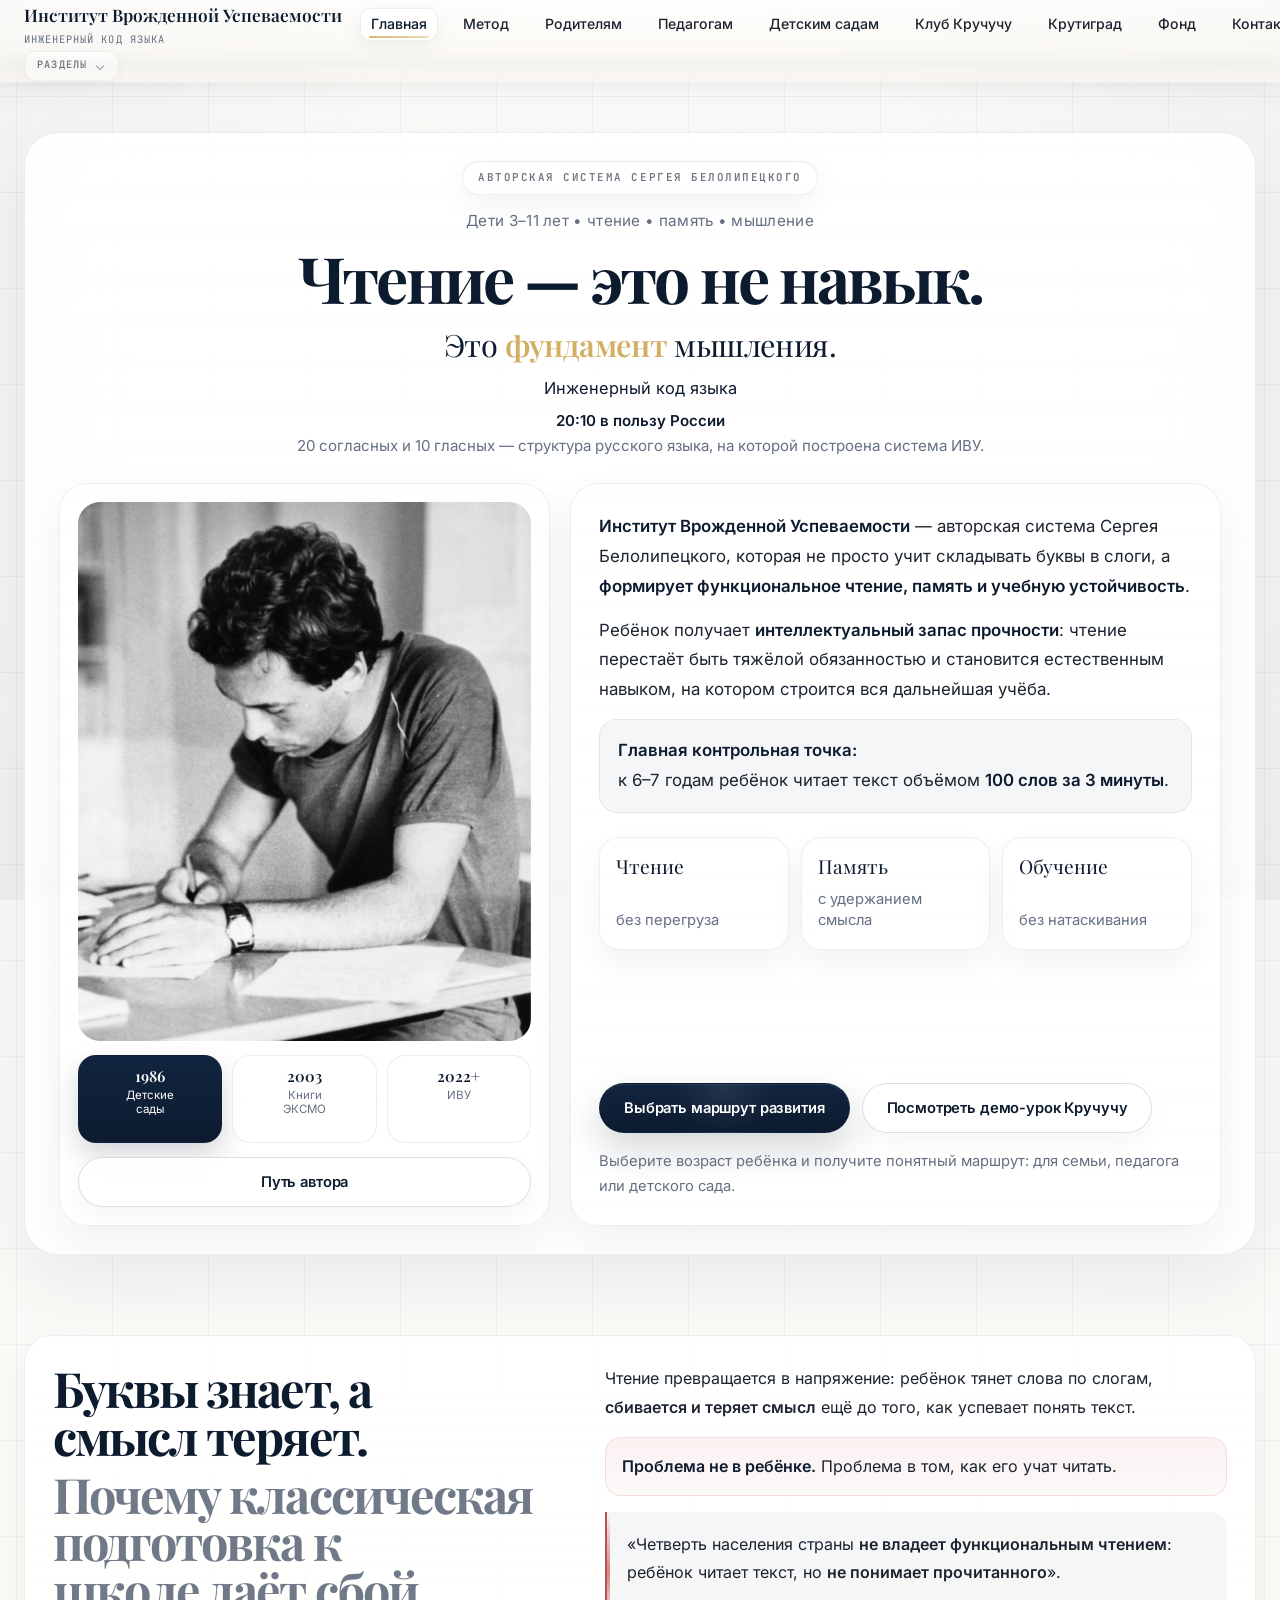
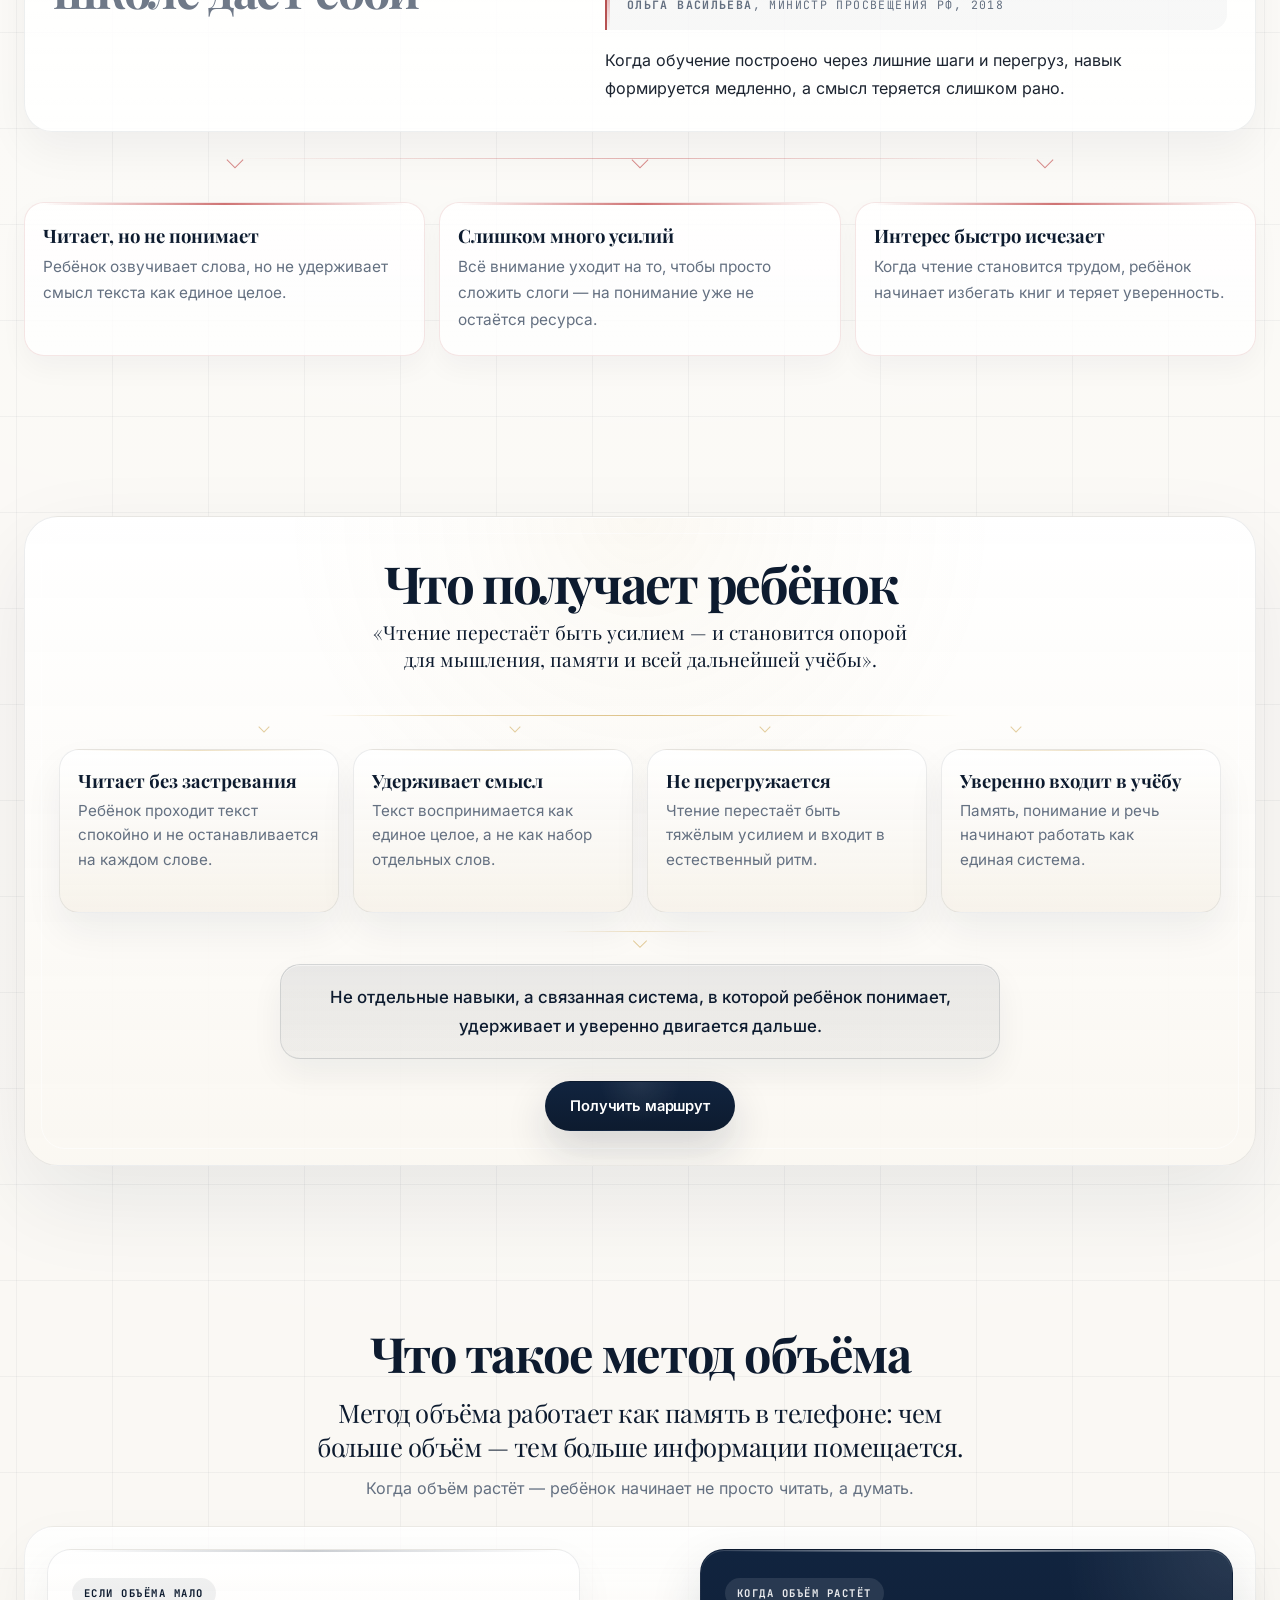
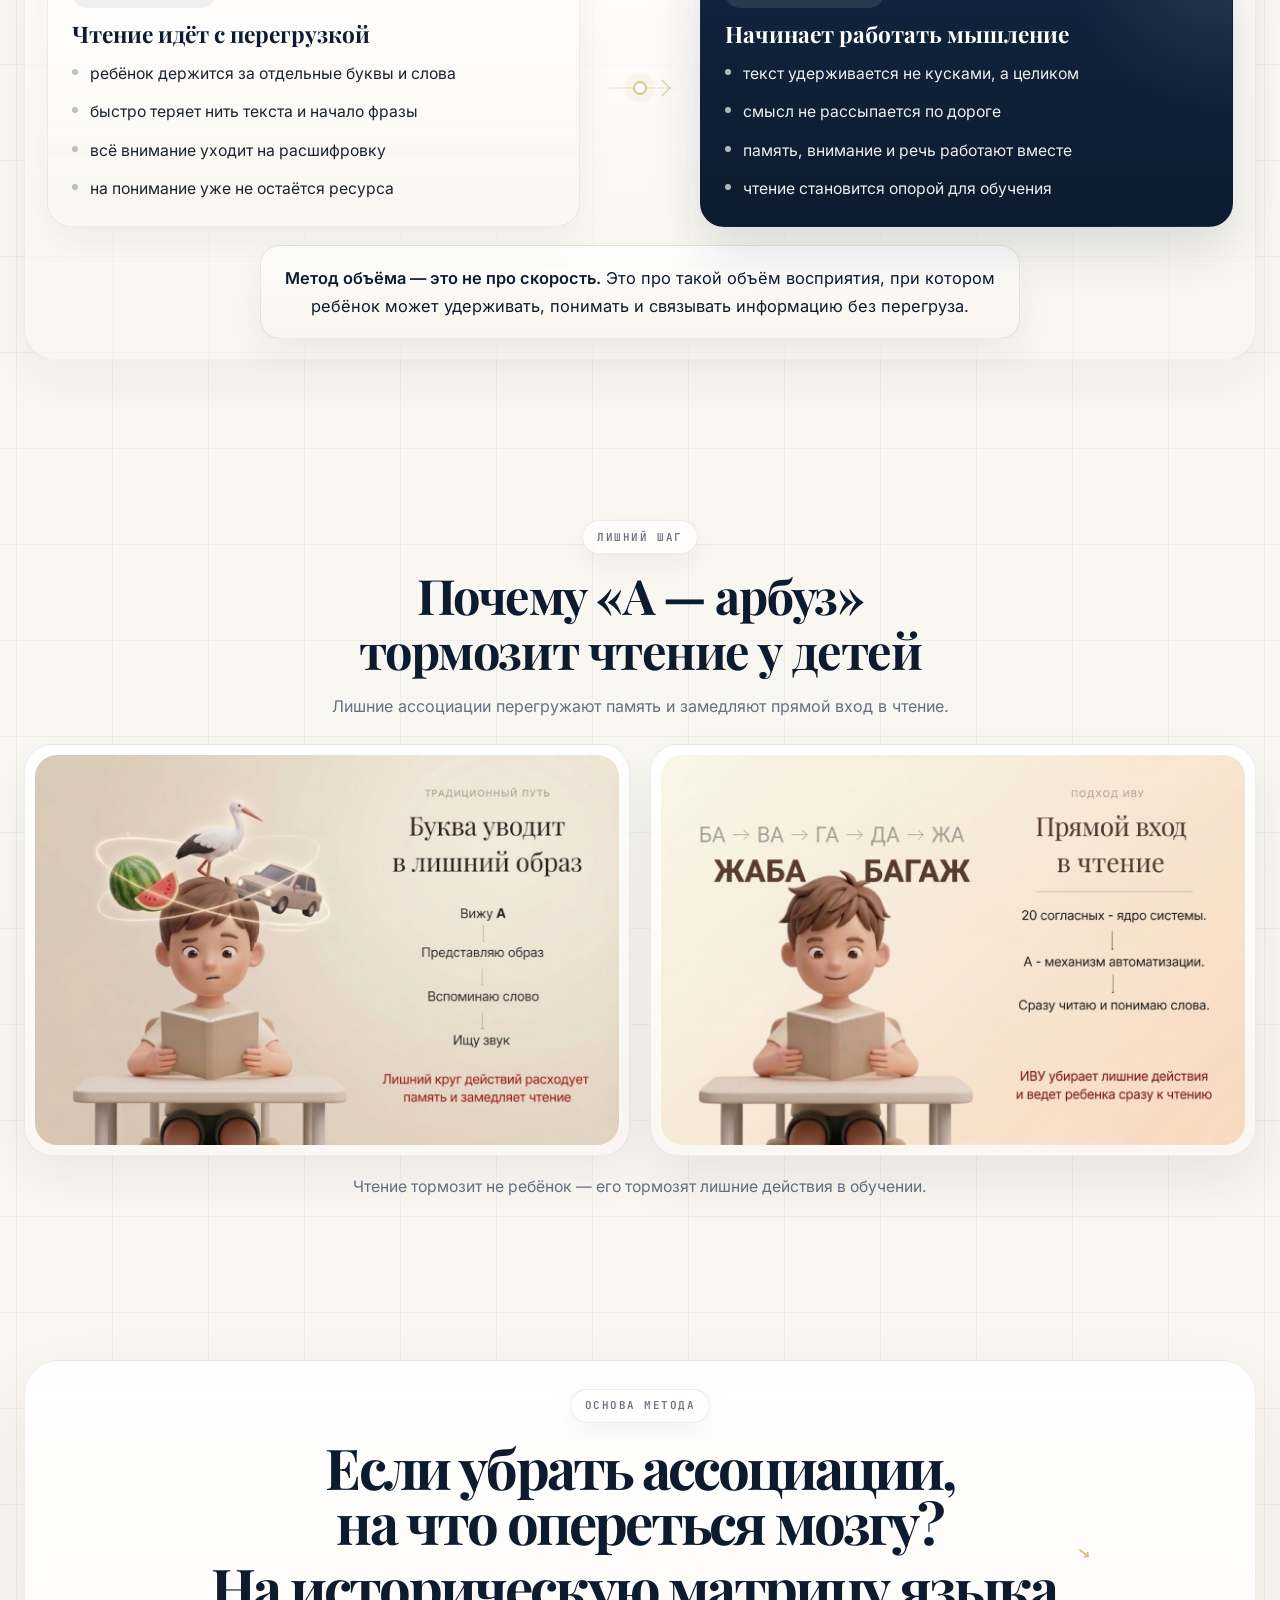
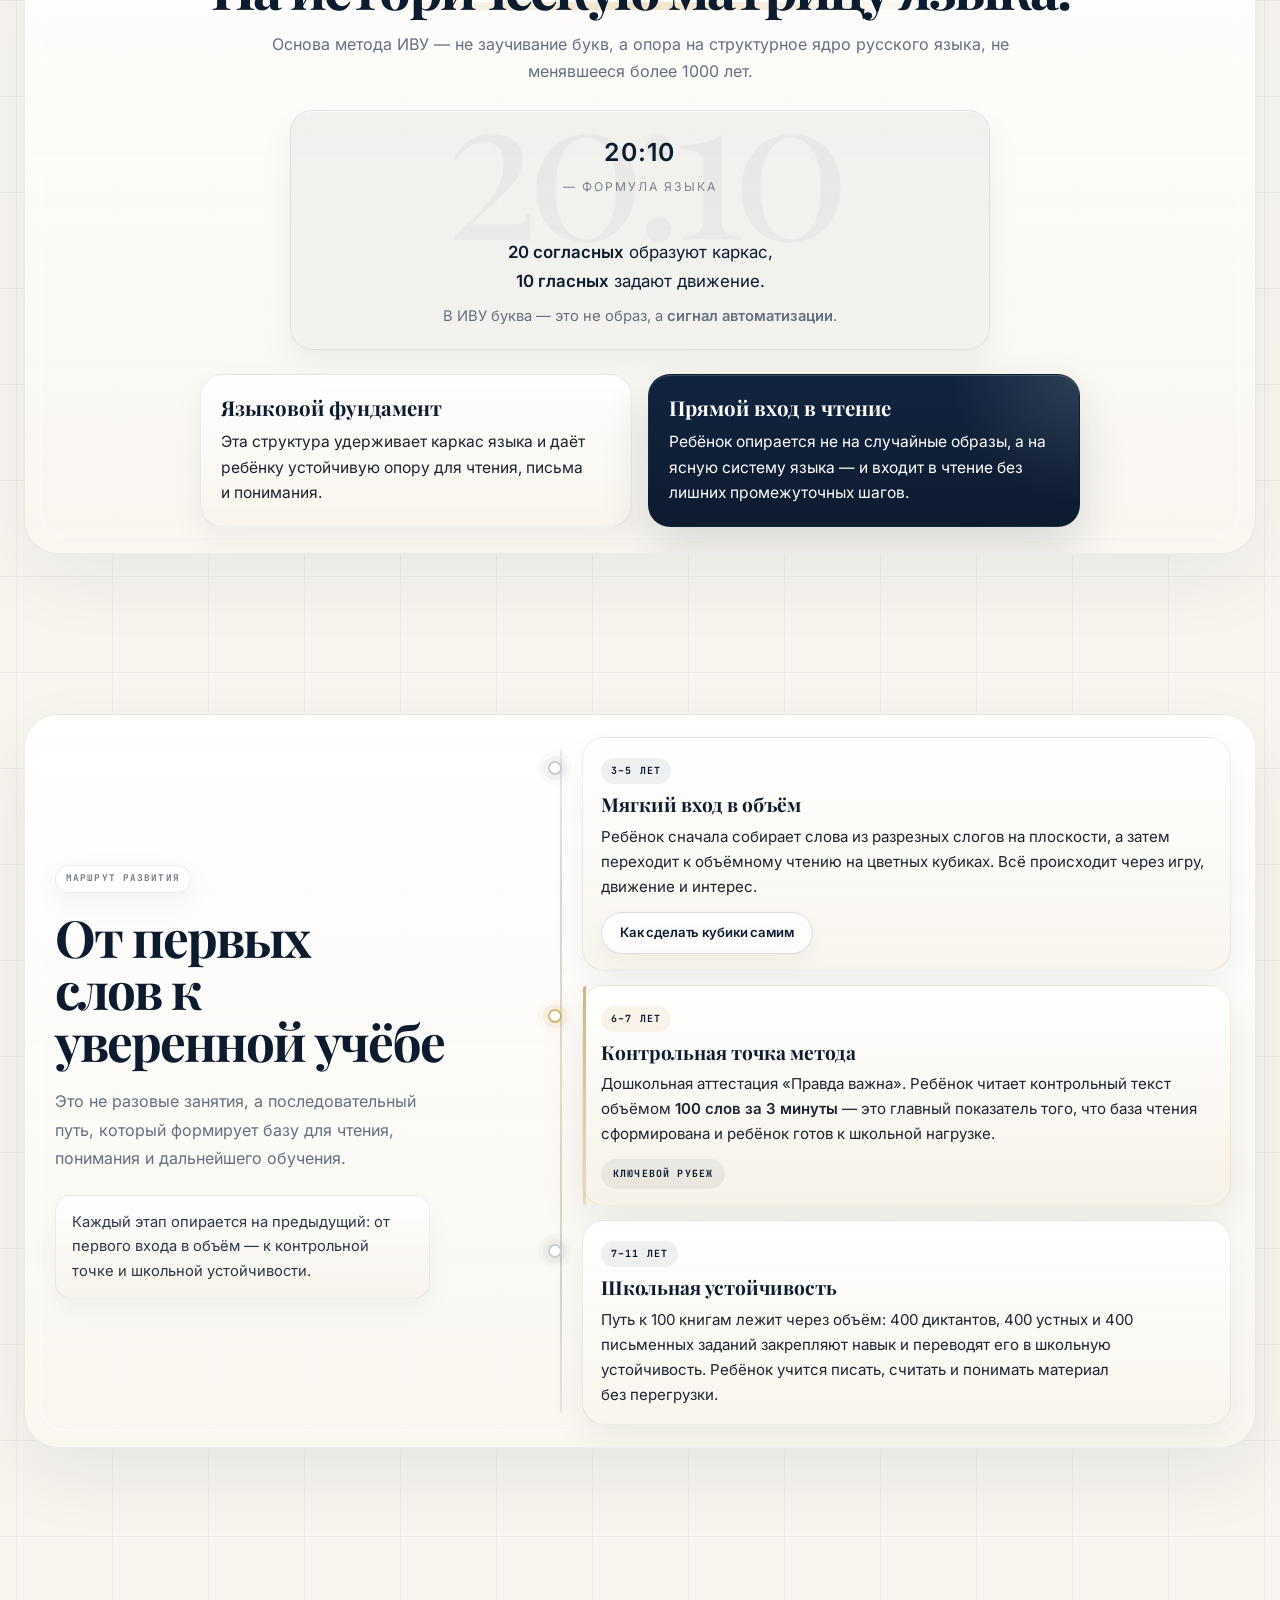
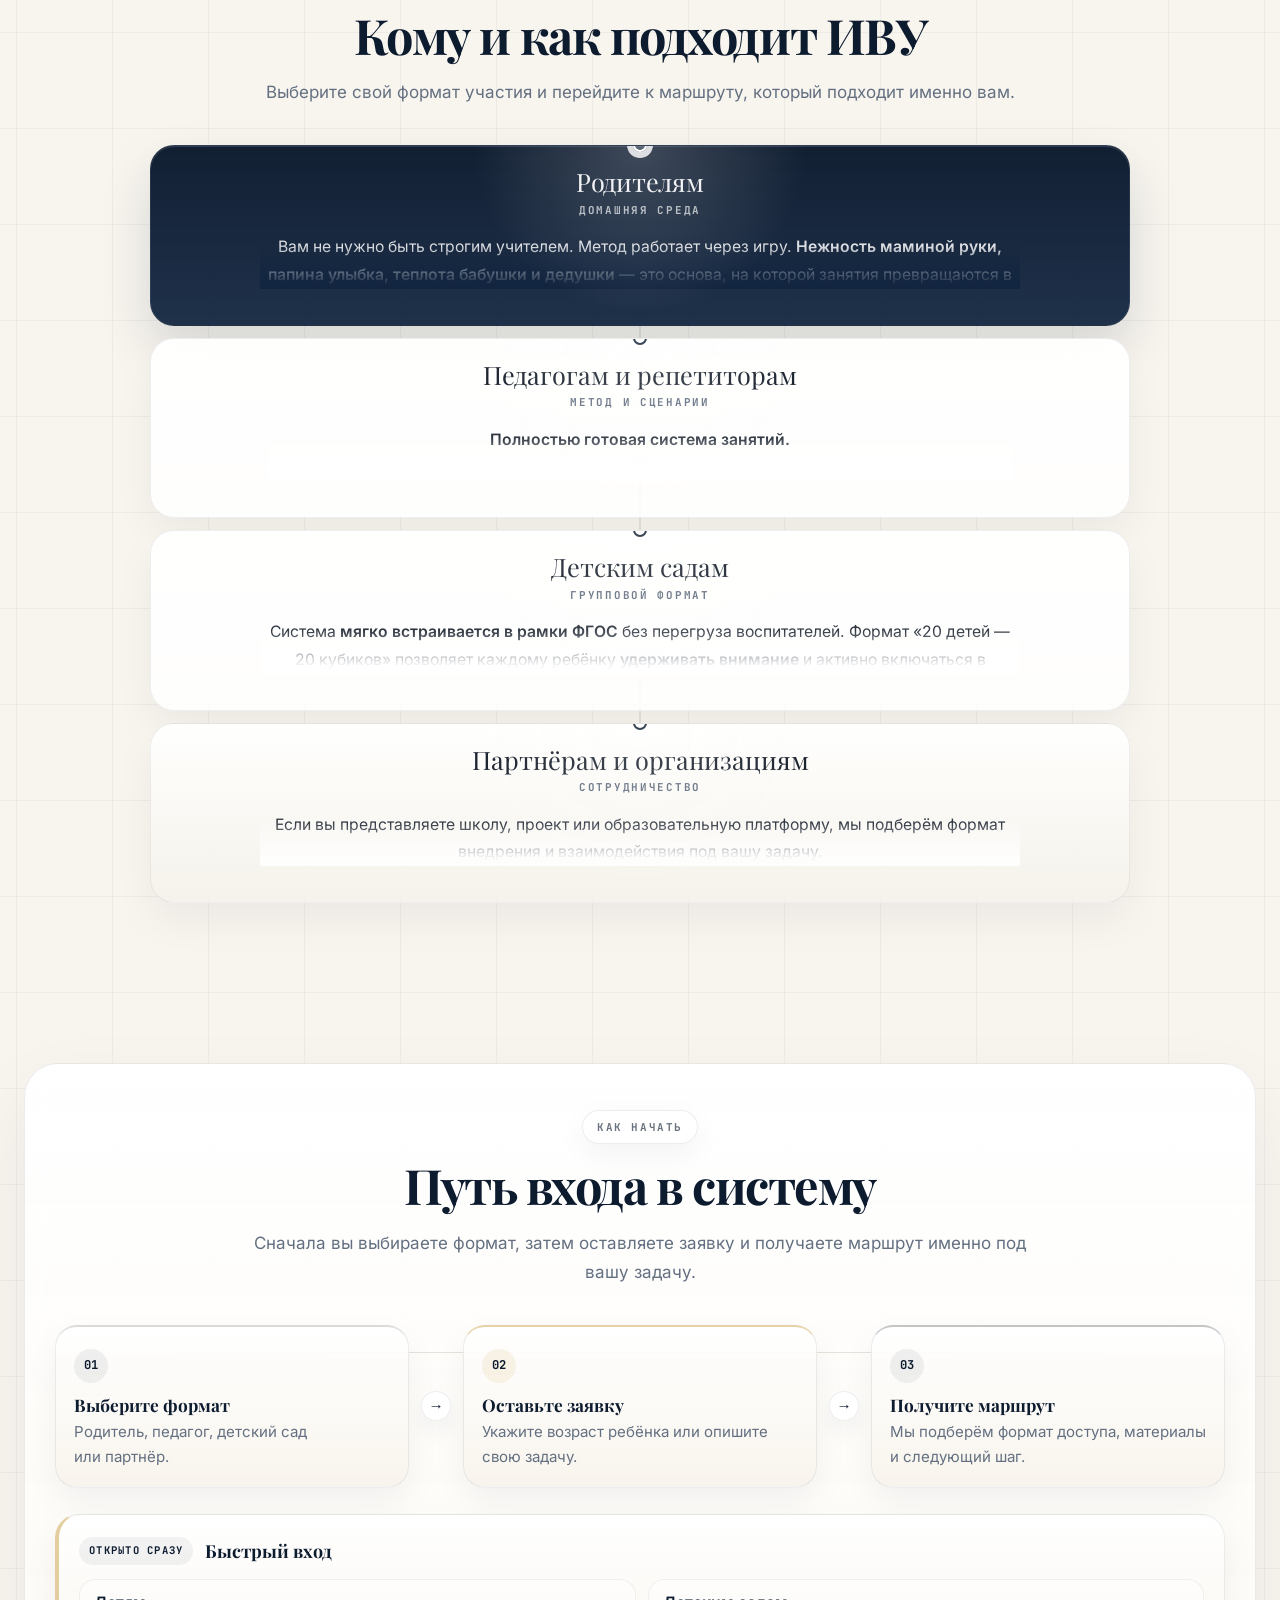
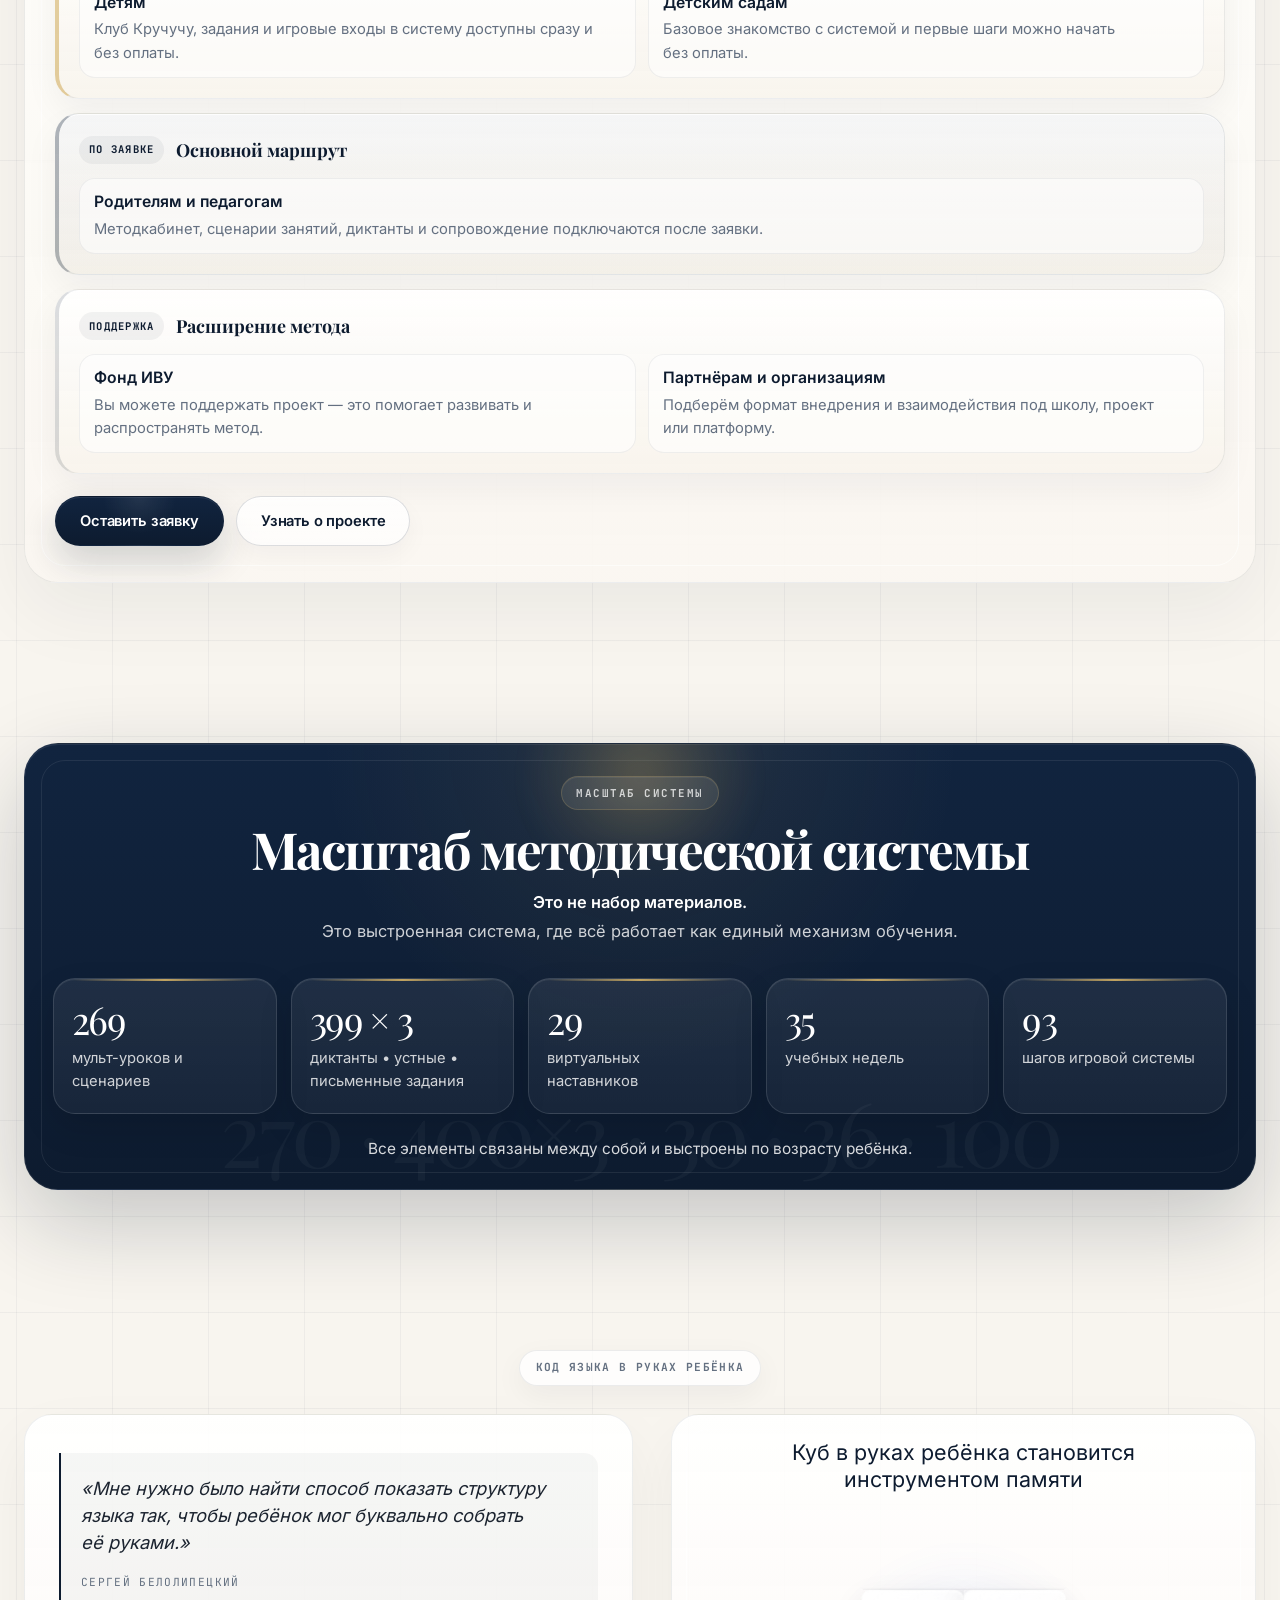
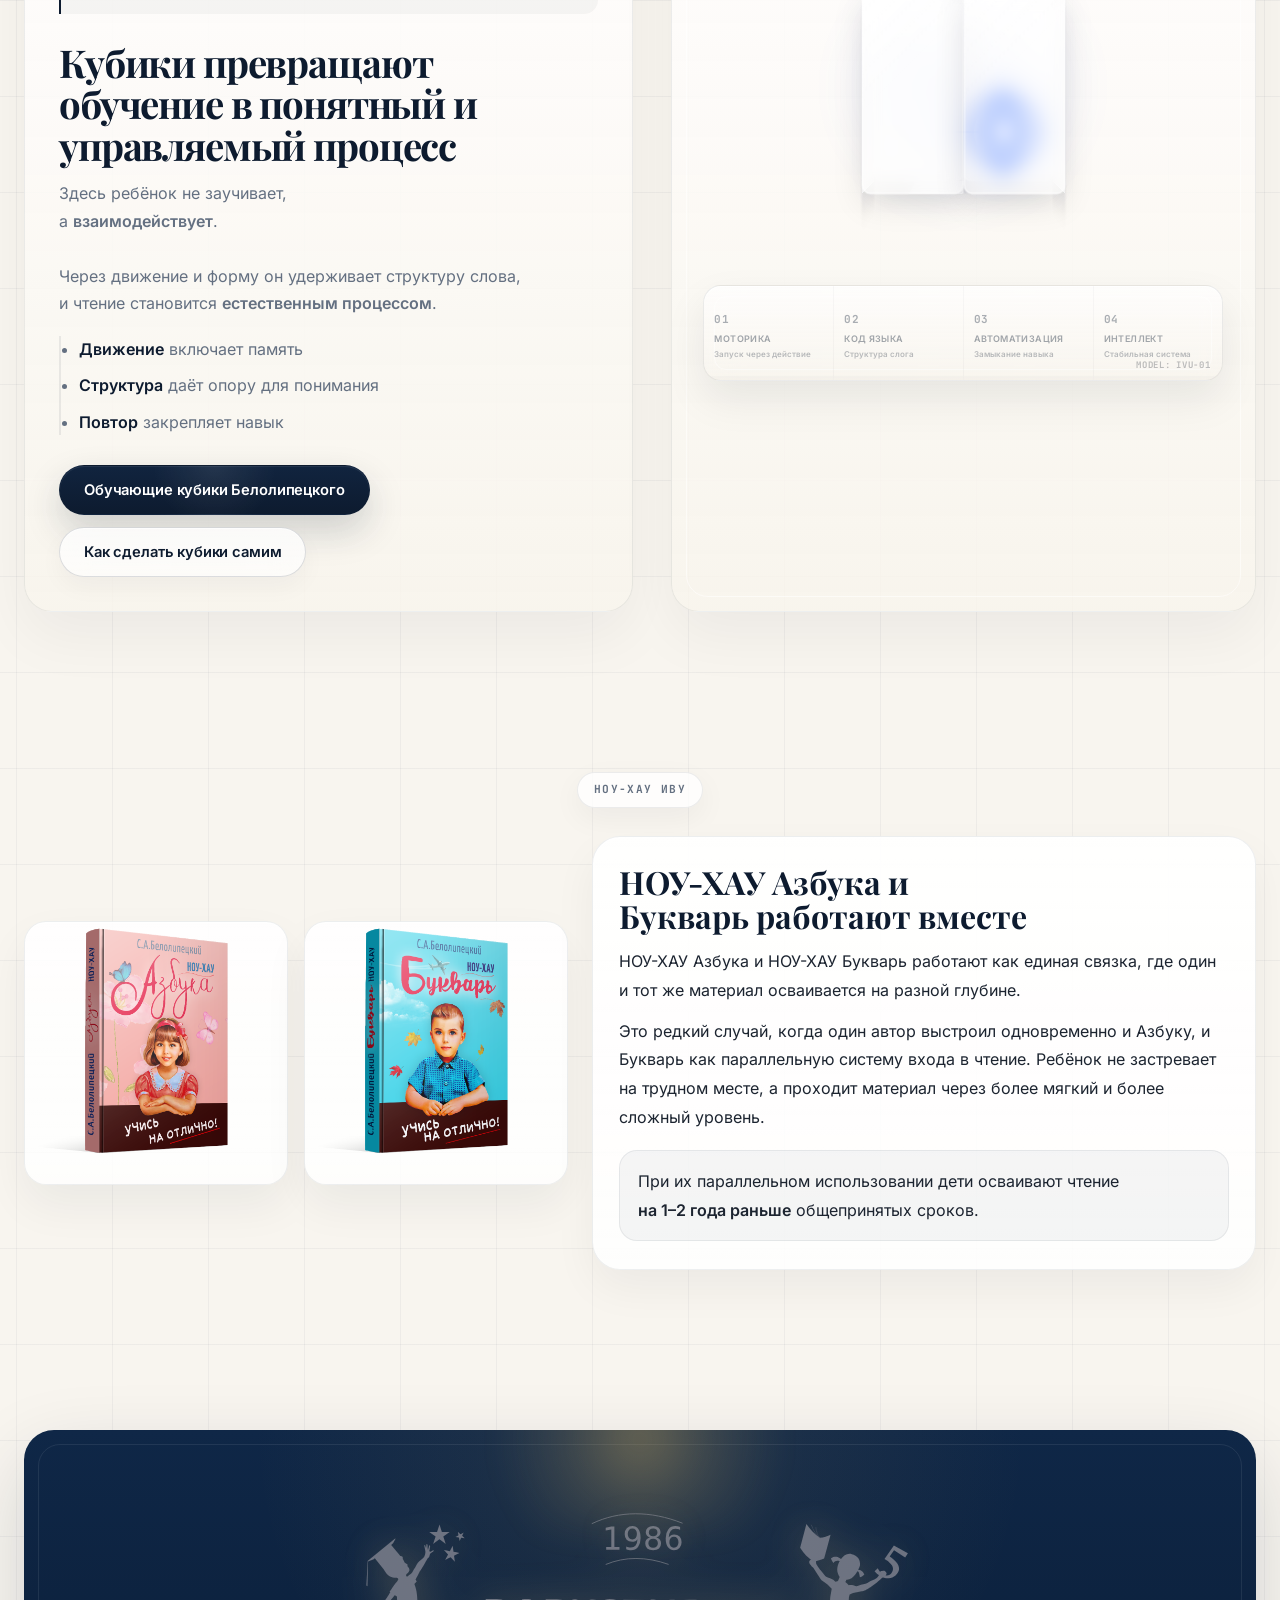
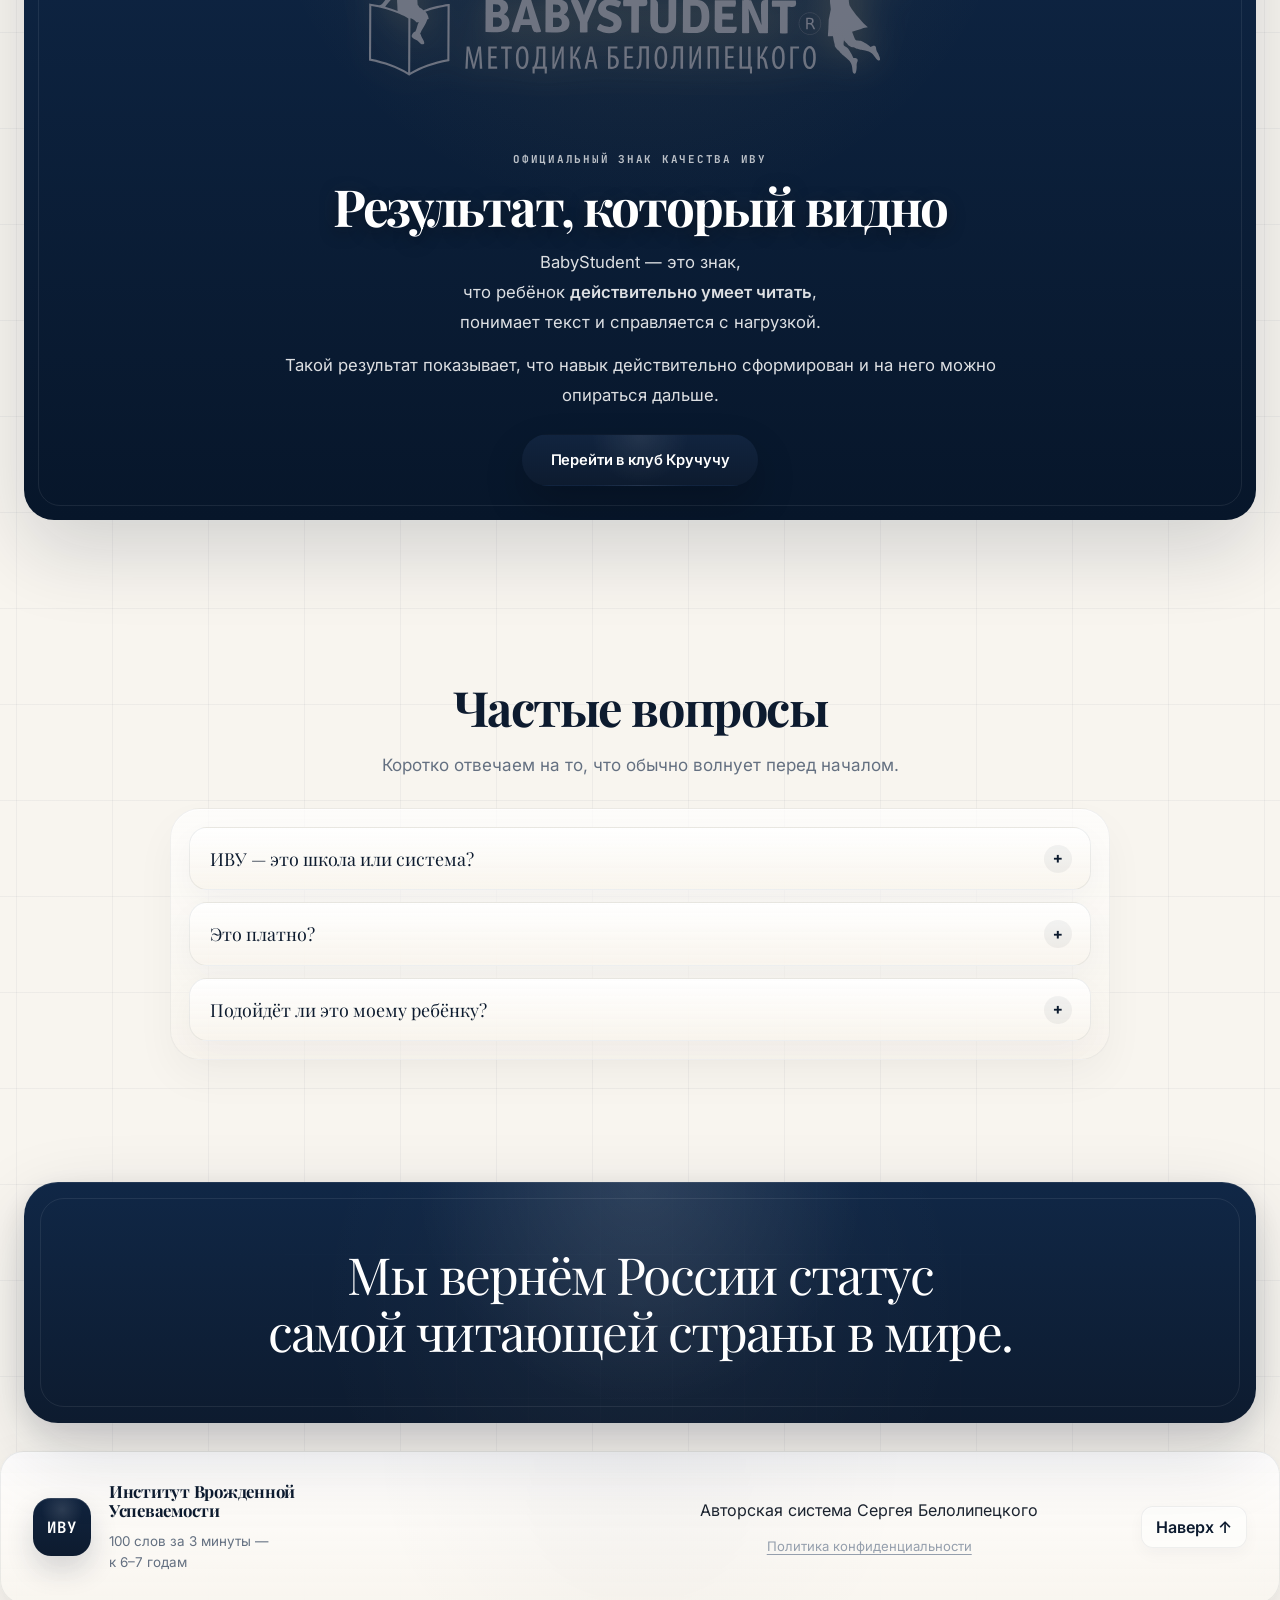
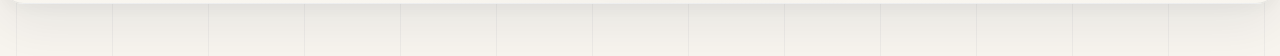
==== commit 6522dd14: "Add files via upload" ====
--- a/index.html
+++ b/index.html
@@ -31,10 +31,12 @@
   <link rel="stylesheet" href="./index.css">
 </head>
 <body class="index-page">
+<div id="top"></div>
+
 
   <div class="noise-overlay"></div>
 
- <header class="header" id="header">
+  <header class="header" id="header">
   <div class="container header__inner">
 
     <div class="header__brand">
@@ -223,8 +225,8 @@
 </section>
 
 <!-- PROBLEM -->
-<section class="problem-band reveal" id="problem">
-  <div class="section-padding container">
+<section class="problem-band section-padding reveal" id="problem">
+  <div class="container">
     <div class="problem-shell">
 
       <div class="problem-top">
@@ -274,35 +276,35 @@
       </div>
 
       <div class="problem-grid">
-        <div class="problem-card problem-card--alert">
-          <h4>Читает, но не понимает</h4>
-          <p>
-            Ребёнок озвучивает слова, но не удерживает смысл текста как единое целое.
-          </p>
-        </div>
-
-        <div class="problem-card problem-card--alert">
-          <h4>Слишком много усилий</h4>
-          <p>
-            Всё внимание уходит на то, чтобы просто сложить слоги — на понимание уже не остаётся ресурса.
-          </p>
-        </div>
-
-        <div class="problem-card problem-card--alert">
-          <h4>Интерес быстро исчезает</h4>
-          <p>
-            Когда чтение становится трудом, ребёнок начинает избегать книг и теряет уверенность.
-          </p>
-        </div>
-      </div>
+  <div class="problem-card problem-card--alert">
+    <h3>Читает, но не понимает</h3>
+    <p>
+      Ребёнок озвучивает слова, но не удерживает смысл текста как единое целое.
+    </p>
+  </div>
+
+  <div class="problem-card problem-card--alert">
+    <h3>Слишком много усилий</h3>
+    <p>
+      Всё внимание уходит на то, чтобы просто сложить слоги — на понимание уже не остаётся ресурса.
+    </p>
+  </div>
+
+  <div class="problem-card problem-card--alert">
+    <h3>Интерес быстро исчезает</h3>
+    <p>
+      Когда чтение становится трудом, ребёнок начинает избегать книг и теряет уверенность.
+    </p>
+  </div>
+</div>
 
     </div>
   </div>
 </section>
 
 <!-- RESULT -->
-<section class="result-band reveal" id="result">
-  <div class="section-padding container">
+<section class="result-band section-padding reveal" id="result">
+  <div class="container">
     <div class="result-shell">
 
       <div class="result-crown" aria-hidden="true"></div>
@@ -324,38 +326,38 @@
       </div>
 
       <div class="result-grid">
-        <div class="result-card">
-          <h4>Читает без застревания</h4>
-          <p>
-            Ребёнок проходит текст спокойно
-            и не останавливается на каждом слове.
-          </p>
-        </div>
-
-        <div class="result-card">
-          <h4>Удерживает смысл</h4>
-          <p>
-            Текст воспринимается как единое целое,
-            а не как набор отдельных слов.
-          </p>
-        </div>
-
-        <div class="result-card">
-          <h4>Не перегружается</h4>
-          <p>
-            Чтение перестаёт быть тяжёлым усилием
-            и входит в естественный ритм.
-          </p>
-        </div>
-
-        <div class="result-card">
-          <h4>Уверенно входит в учёбу</h4>
-          <p>
-            Память, понимание и речь
-            начинают работать как единая система.
-          </p>
-        </div>
-      </div>
+  <div class="result-card">
+    <h3>Читает без застревания</h3>
+    <p>
+      Ребёнок проходит текст спокойно
+      и не останавливается на каждом слове.
+    </p>
+  </div>
+
+  <div class="result-card">
+    <h3>Удерживает смысл</h3>
+    <p>
+      Текст воспринимается как единое целое,
+      а не как набор отдельных слов.
+    </p>
+  </div>
+
+  <div class="result-card">
+    <h3>Не перегружается</h3>
+    <p>
+      Чтение перестаёт быть тяжёлым усилием
+      и входит в естественный ритм.
+    </p>
+  </div>
+
+  <div class="result-card">
+    <h3>Уверенно входит в учёбу</h3>
+    <p>
+      Память, понимание и речь
+      начинают работать как единая система.
+    </p>
+  </div>
+</div>
 
       <div class="result-flow-bottom" aria-hidden="true">
         <span class="result-flow-line"></span>
@@ -623,7 +625,8 @@
 </section>
 
 <!-- AUDIENCES -->
-<section class="section-padding section-padding--topless container reveal" id="formats">
+<section class="section-padding reveal" id="formats">
+  <div class="container">
   <div class="section-header section-header--narrow">
     <h2>Кому и как подходит ИВУ</h2>
     <p>
@@ -708,8 +711,9 @@
 </section>
 
 <!-- ACCESS -->
-<section class="section-padding container reveal" id="access">
-  <div class="access-shell">
+<section class="section-padding reveal" id="access">
+  <div class="container">
+    <div class="access-shell">
 
     <div class="section-header access-header">
       <span class="access-kicker">Как начать</span>
@@ -793,7 +797,7 @@
           </div>
         </div>
       </article>
-    </div>
+        </div>
 
     <div class="access-actions">
       <a href="./contacts.html#application-form" class="btn btn-primary">
@@ -805,10 +809,11 @@
     </div>
 
   </div>
+  </div>
 </section>
 
   <!-- DASHBOARD -->
-<section class="mission reveal" id="scale">
+<section class="section-padding mission reveal" id="scale">
   <div class="container">
     <div class="mission-shell">
 
@@ -931,7 +936,7 @@
                         <div class="cube-mark__mb">МБ</div>
                         <div class="cube-mark__line"></div>
                         <div class="cube-mark__txt">методика</div>
-                        <div class="cube-mark__txt cube-mark__txt--small">белолипецкого</div>
+                        <div class="cube-mark__txt cube-mark__txt--small">Белолипецкого</div>
                         <div class="cube-mark__badge">1986</div>
                       </div>
                     </div>
@@ -1026,50 +1031,54 @@
   </div>
 </section>
 
-    <!-- BOOKS -->
-    <section class="section-padding container reveal" id="books-system">
-      <div class="cube-kicker-premium cube-kicker-premium--lg">
-        <span>Ноу-хау ИВУ</span>
-      </div>
-
-      <div class="icebreaker-grid">
-
-        <div class="books-visual">
-          <a href="./foundation.html#books" class="book-img">
-            <img src="./img/book_azbuka.png" alt="НОУ-ХАУ Азбука">
-          </a>
-
-          <a href="./foundation.html#books" class="book-img">
-            <img src="./img/book_bukvar_uchis_na_otlichno.png" alt="НОУ-ХАУ Букварь">
-          </a>
-        </div>
-
-        <div class="icebreaker-copy">
-
-          <h2>
-  НОУ-ХАУ Азбука и Букварь работают вместе
-</h2>
-
-<p>
-  НОУ-ХАУ Азбука и НОУ-ХАУ Букварь работают как единая связка,
-  где один и тот же материал осваивается на разной глубине.
-</p>
-
-<p>
-  Это редкий случай, когда один автор выстроил одновременно
-  и Азбуку, и Букварь как параллельную систему входа в чтение.
-  Ребёнок не застревает на трудном месте,
-  а проходит материал через более мягкий и более сложный уровень.
-</p>
-
-<p class="emphasis-note">
-  При их параллельном использовании дети осваивают чтение<br>
-  <strong>на 1–2 года раньше</strong> общепринятых сроков.
-</p>
-        </div>
-      </div>
-    </section>
-
+   <!-- BOOKS -->
+<section class="section-padding reveal" id="books-system">
+  <div class="container">
+
+    <div class="cube-kicker-premium cube-kicker-premium--lg">
+      <span>Ноу-хау ИВУ</span>
+    </div>
+
+    <div class="icebreaker-grid">
+
+      <div class="books-visual">
+        <a href="./foundation.html#books" class="book-img">
+          <img src="./img/book_azbuka.png" alt="НОУ-ХАУ Азбука">
+        </a>
+
+        <a href="./foundation.html#books" class="book-img">
+          <img src="./img/book_bukvar_uchis_na_otlichno.png" alt="НОУ-ХАУ Букварь">
+        </a>
+      </div>
+
+      <div class="icebreaker-copy">
+
+        <h2>
+          НОУ-ХАУ Азбука и Букварь работают вместе
+        </h2>
+
+        <p>
+          НОУ-ХАУ Азбука и НОУ-ХАУ Букварь работают как единая связка,
+          где один и тот же материал осваивается на разной глубине.
+        </p>
+
+        <p>
+          Это редкий случай, когда один автор выстроил одновременно
+          и Азбуку, и Букварь как параллельную систему входа в чтение.
+          Ребёнок не застревает на трудном месте,
+          а проходит материал через более мягкий и более сложный уровень.
+        </p>
+
+        <p class="emphasis-note">
+          При их параллельном использовании дети осваивают чтение<br>
+          <strong>на 1–2 года раньше</strong> общепринятых сроков.
+        </p>
+
+      </div>
+    </div>
+
+  </div>
+</section>
    <!-- BABYSTUDENT -->
 <section class="section-padding reveal" id="bs-result">
   <div class="container">
@@ -1111,7 +1120,8 @@
 </section>
 
    <!-- FAQ -->
-<section class="section-padding container reveal" id="faq">
+<section class="section-padding reveal" id="faq">
+  <div class="container">
   <div class="section-header">
     <h2>Частые вопросы</h2>
     <p>
@@ -1182,7 +1192,7 @@
     </div>
 
     <div>
-      <a href="#header" class="footer-minimal__up">Наверх ↑</a>
+      <a href="#top" class="footer-minimal__up">Наверх ↑</a>
     </div>
 
   </div>
--- a/style.css
+++ b/style.css
@@ -221,17 +221,17 @@
   --header-offset-tablet: 172px;
   --header-offset-mobile: 180px;
 
-  --section-space-desktop: 56px;
-  --section-space-tablet: 48px;
-  --section-space-mobile: 42px;
-
-  --section-space-tight-desktop: 40px;
-  --section-space-tight-tablet: 32px;
-  --section-space-tight-mobile: 28px;
-
-  --section-space-loose-desktop: 72px;
-  --section-space-loose-tablet: 56px;
-  --section-space-loose-mobile: 48px;
+  --section-space-desktop: 80px;
+--section-space-tablet: 60px;
+--section-space-mobile: 40px;
+
+--section-space-tight-desktop: 56px;
+--section-space-tight-tablet: 44px;
+--section-space-tight-mobile: 28px;
+
+--section-space-loose-desktop: 80px;
+--section-space-loose-tablet: 60px;
+--section-space-loose-mobile: 40px;
 }
 
 .page-hero {
--- a/index.css
+++ b/index.css
@@ -557,7 +557,7 @@
   border-color: rgba(170,48,48,.22);
 }
 
-.index-page .problem-card h4 {
+.index-page .problem-card h3 {
   margin-bottom: 8px;
   font-size: 1.16rem;
   line-height: 1.15;
@@ -727,7 +727,7 @@
   border-color: rgba(210,175,99,.32);
 }
 
-.index-page .result-card h4 {
+.index-page .result-card h3 {
   margin-bottom: 8px;
   font-size: 1.15rem;
   line-height: 1.15;
@@ -4147,3 +4147,8 @@
     padding: 0 16px 18px;
   }
 }
+@media (max-width: 480px) {
+  .index-page .result-grid {
+    grid-template-columns: 1fr;
+  }
+}
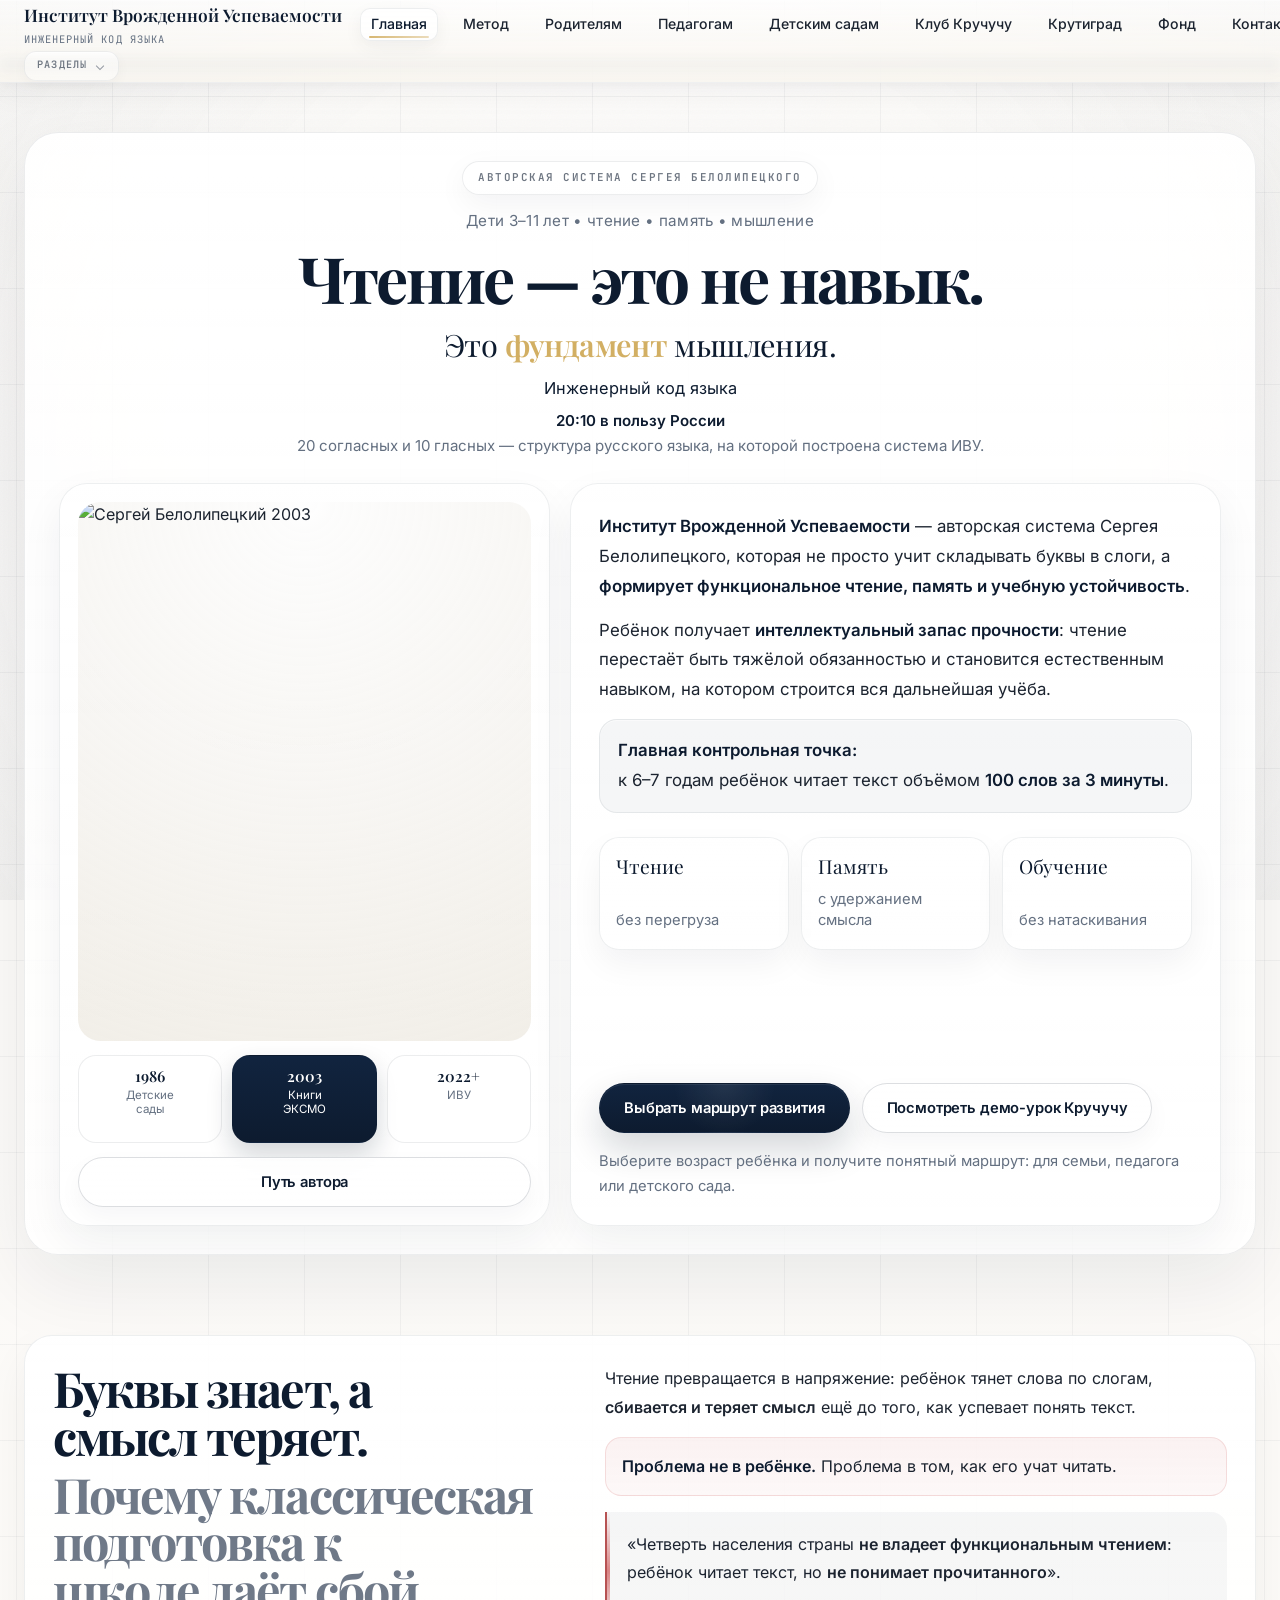
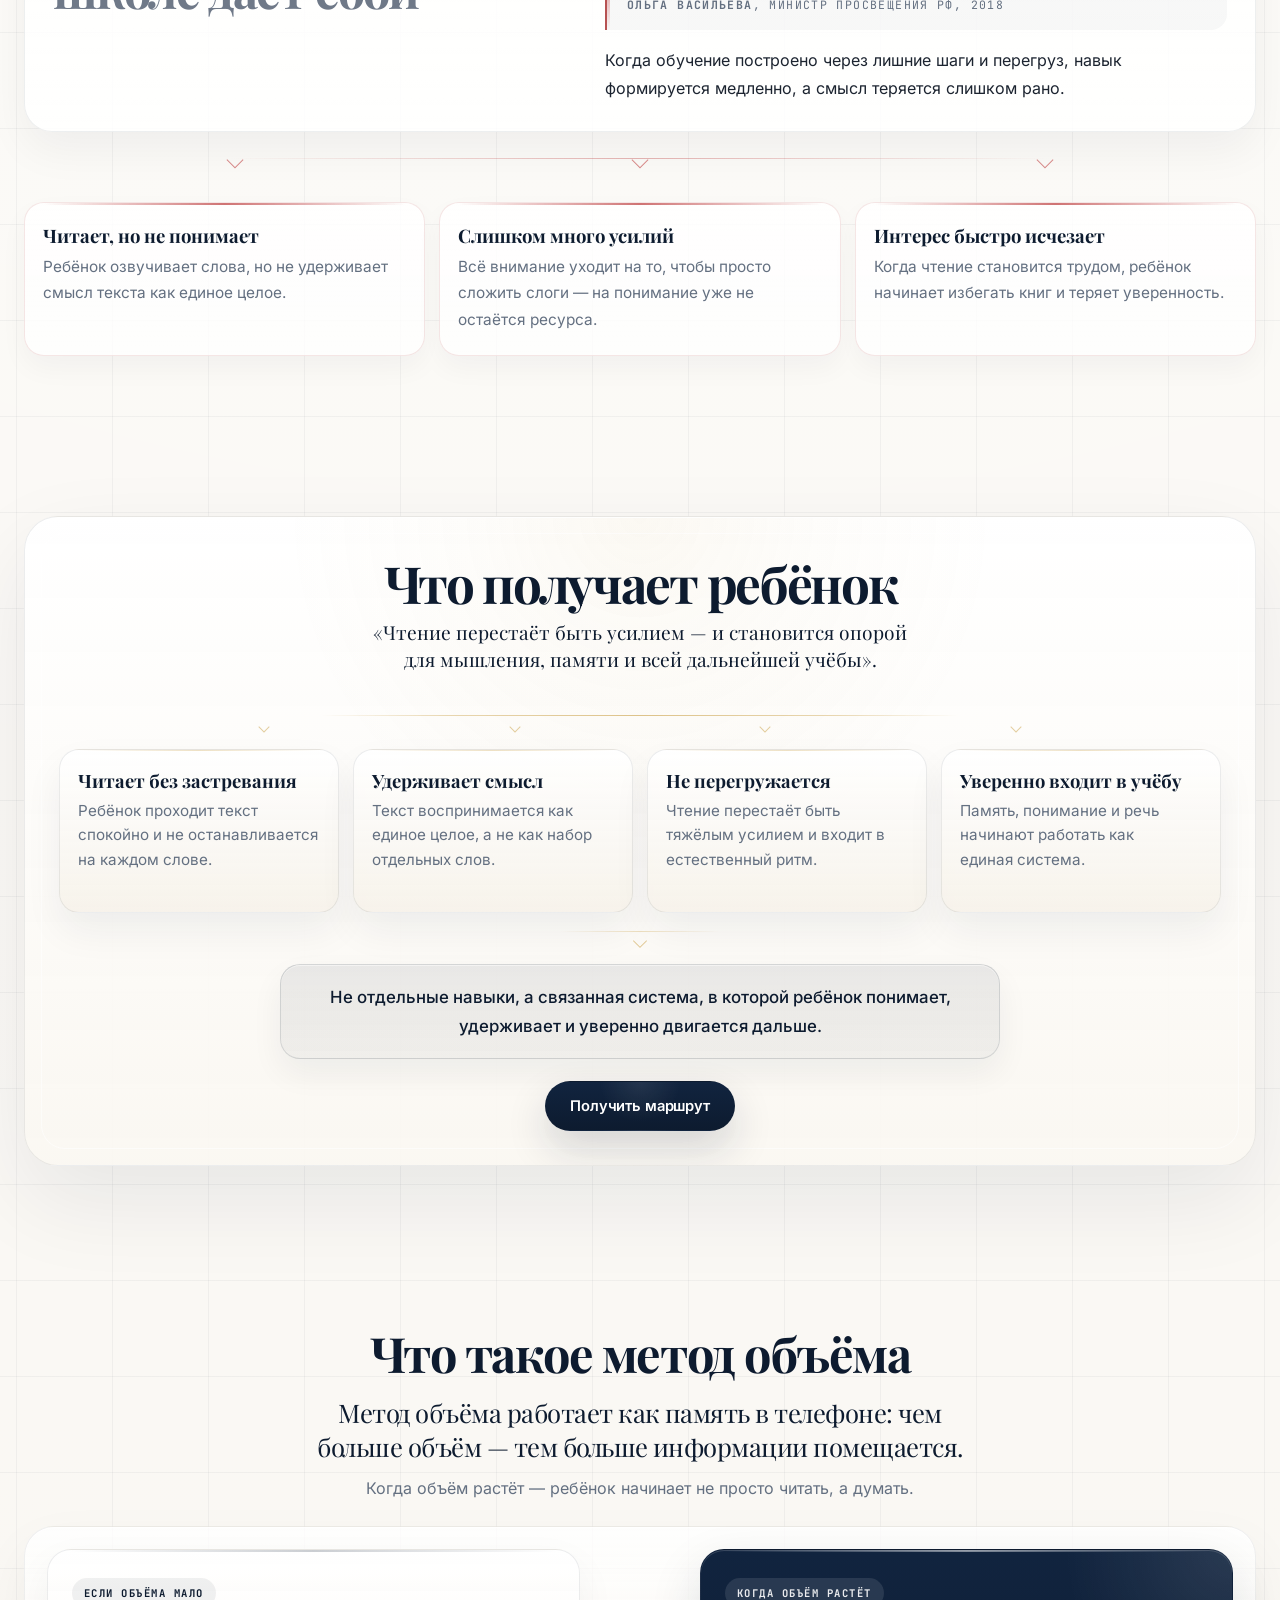
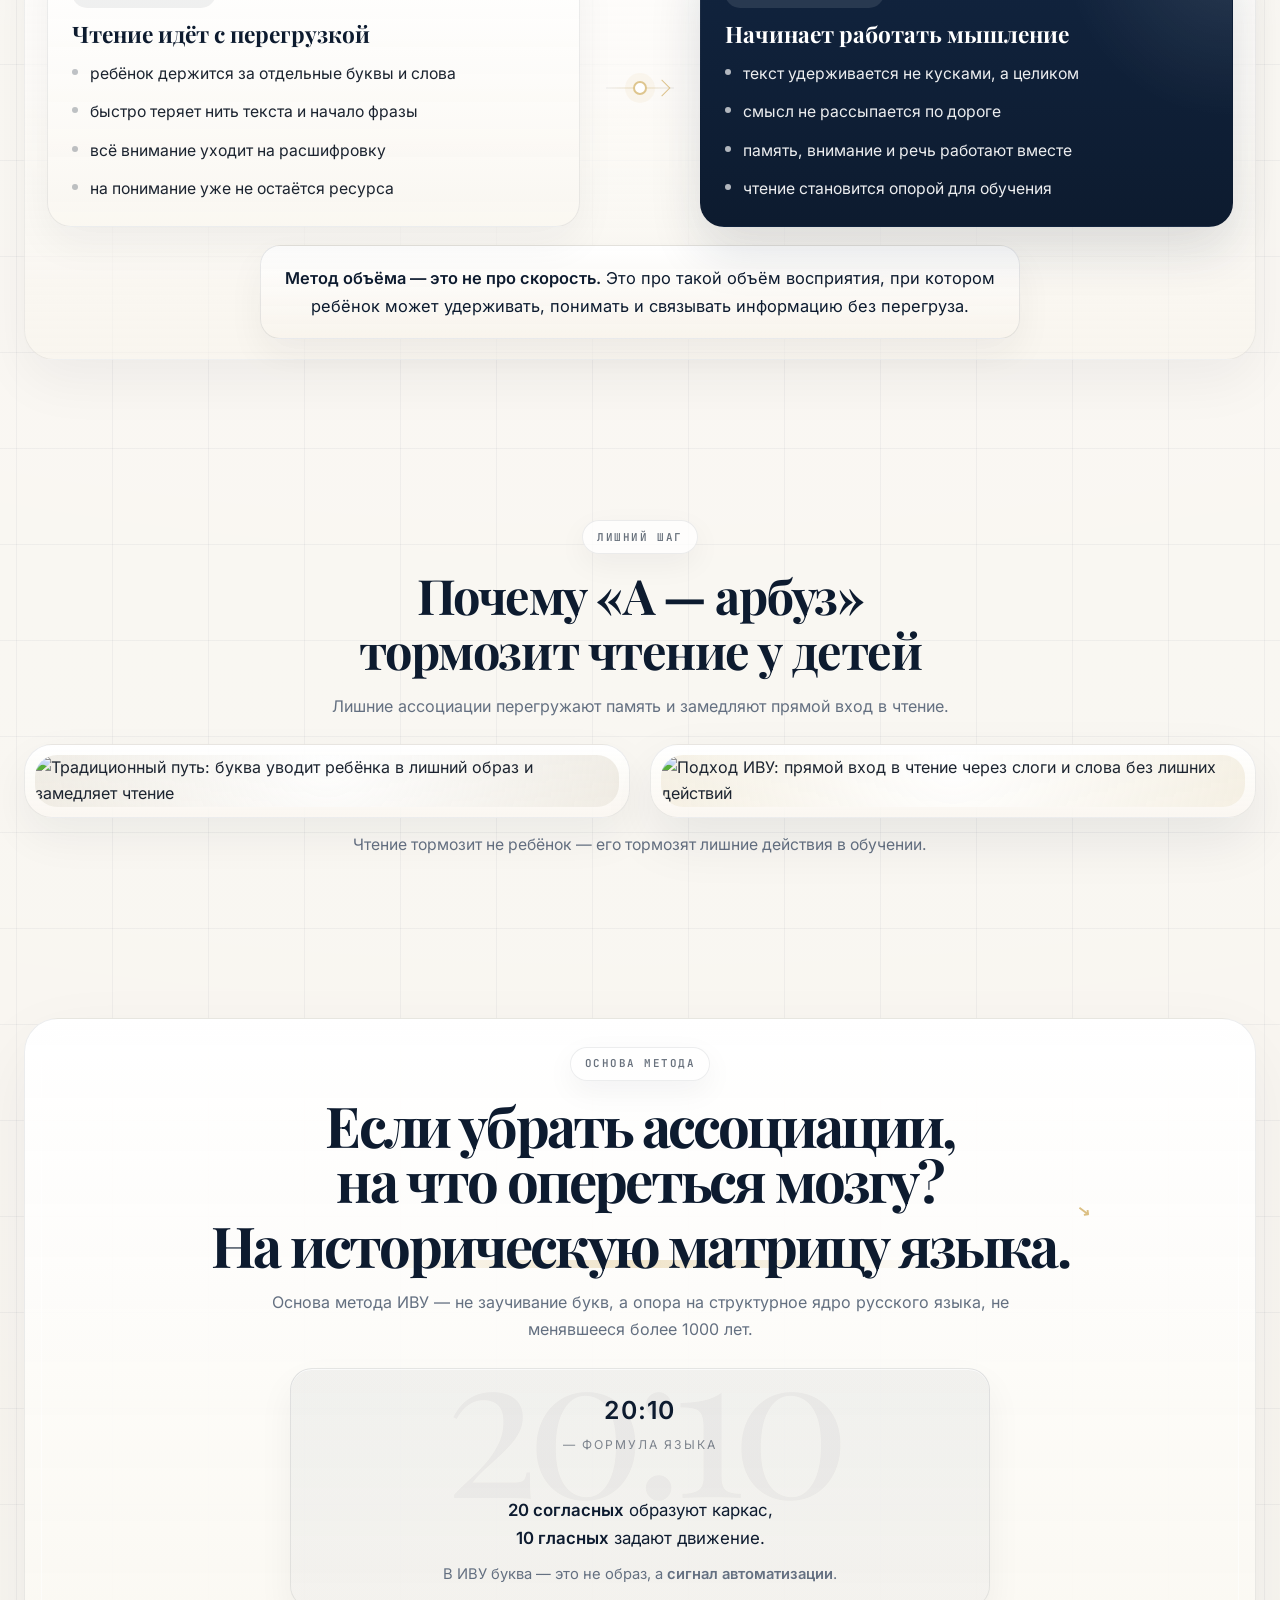
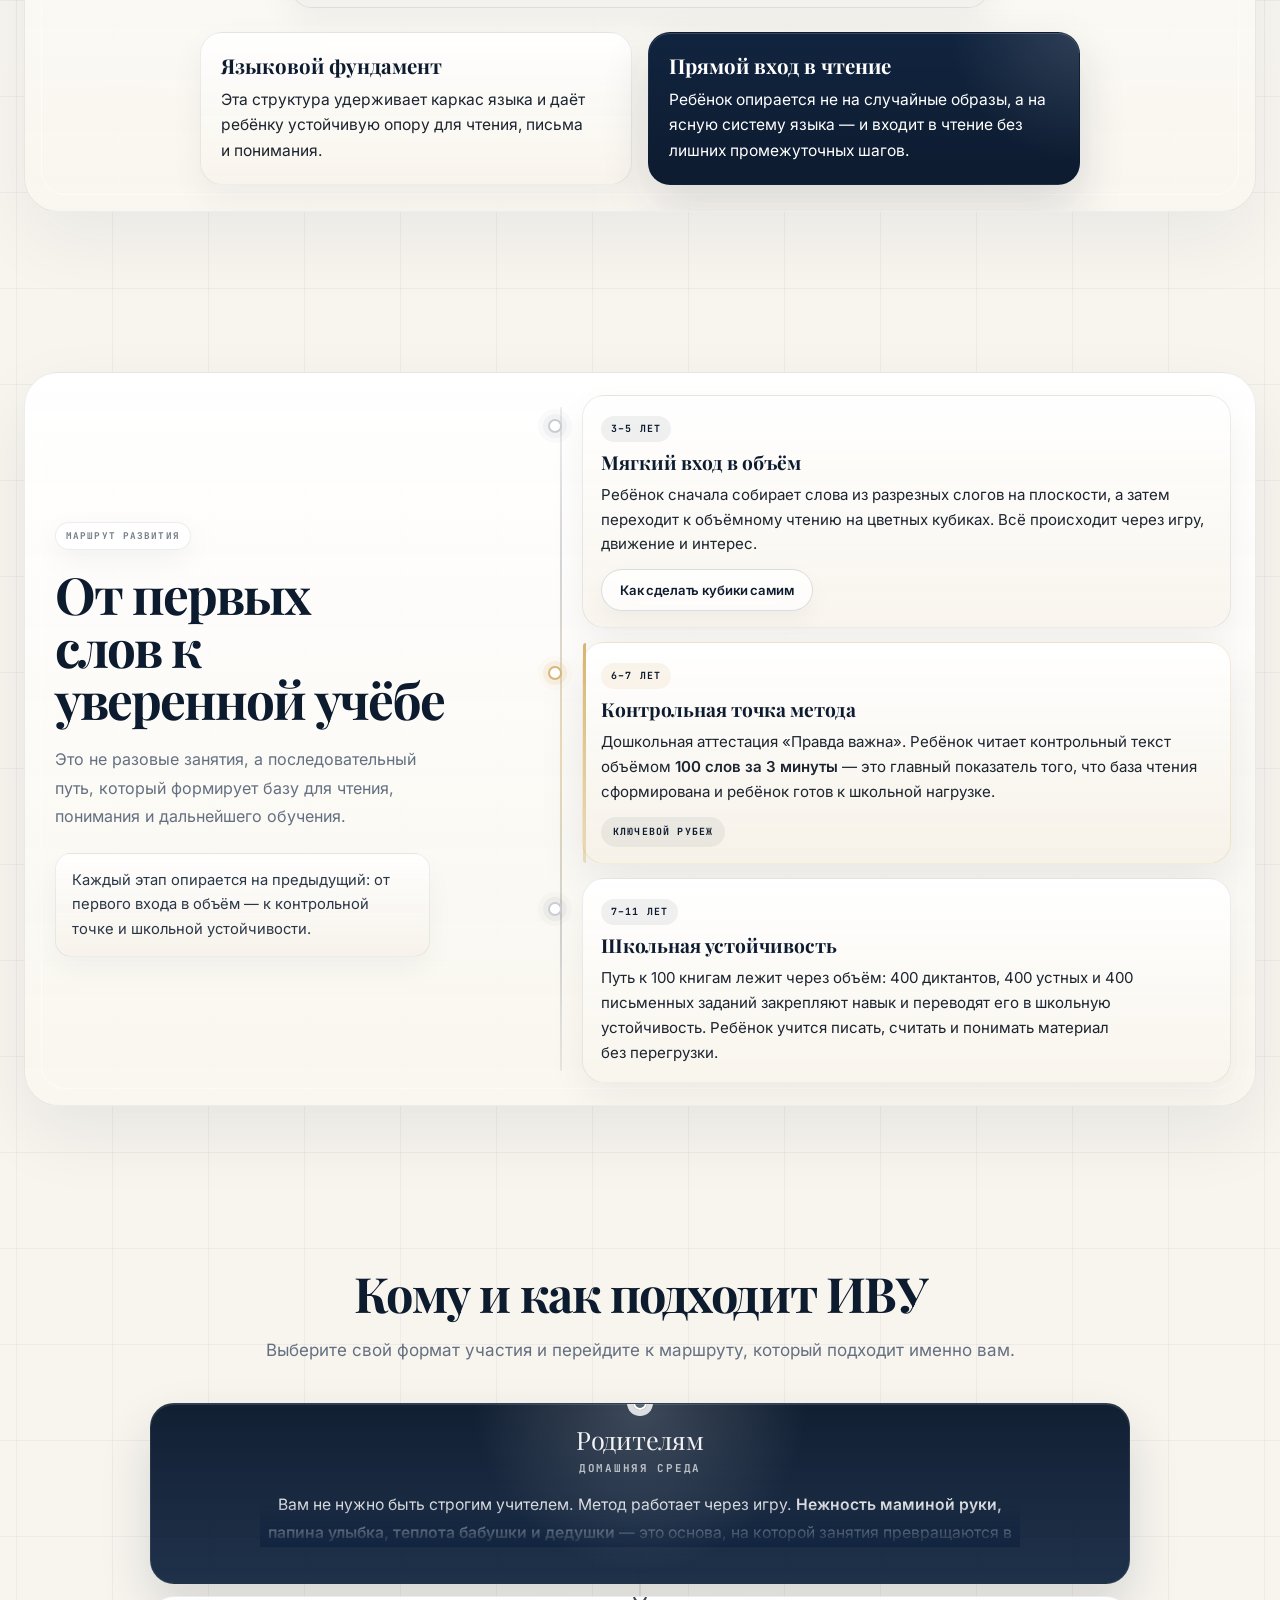
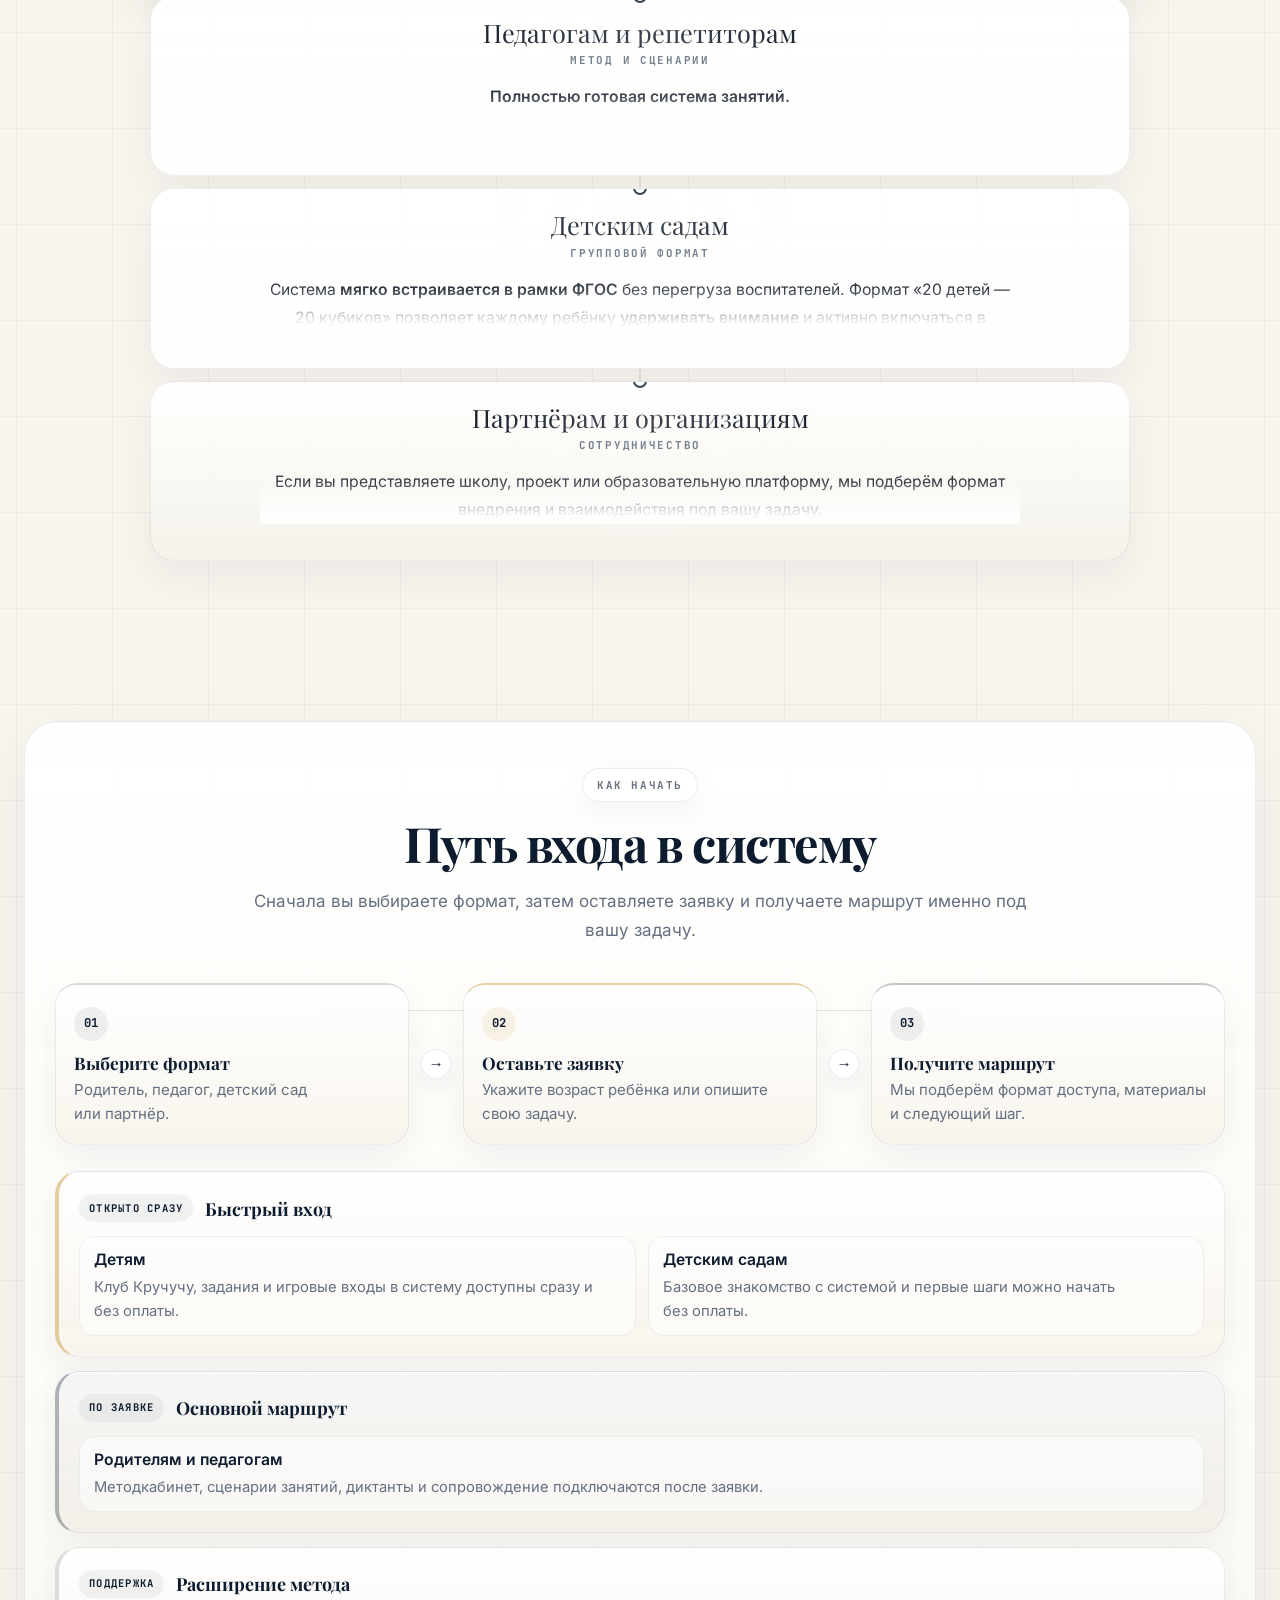
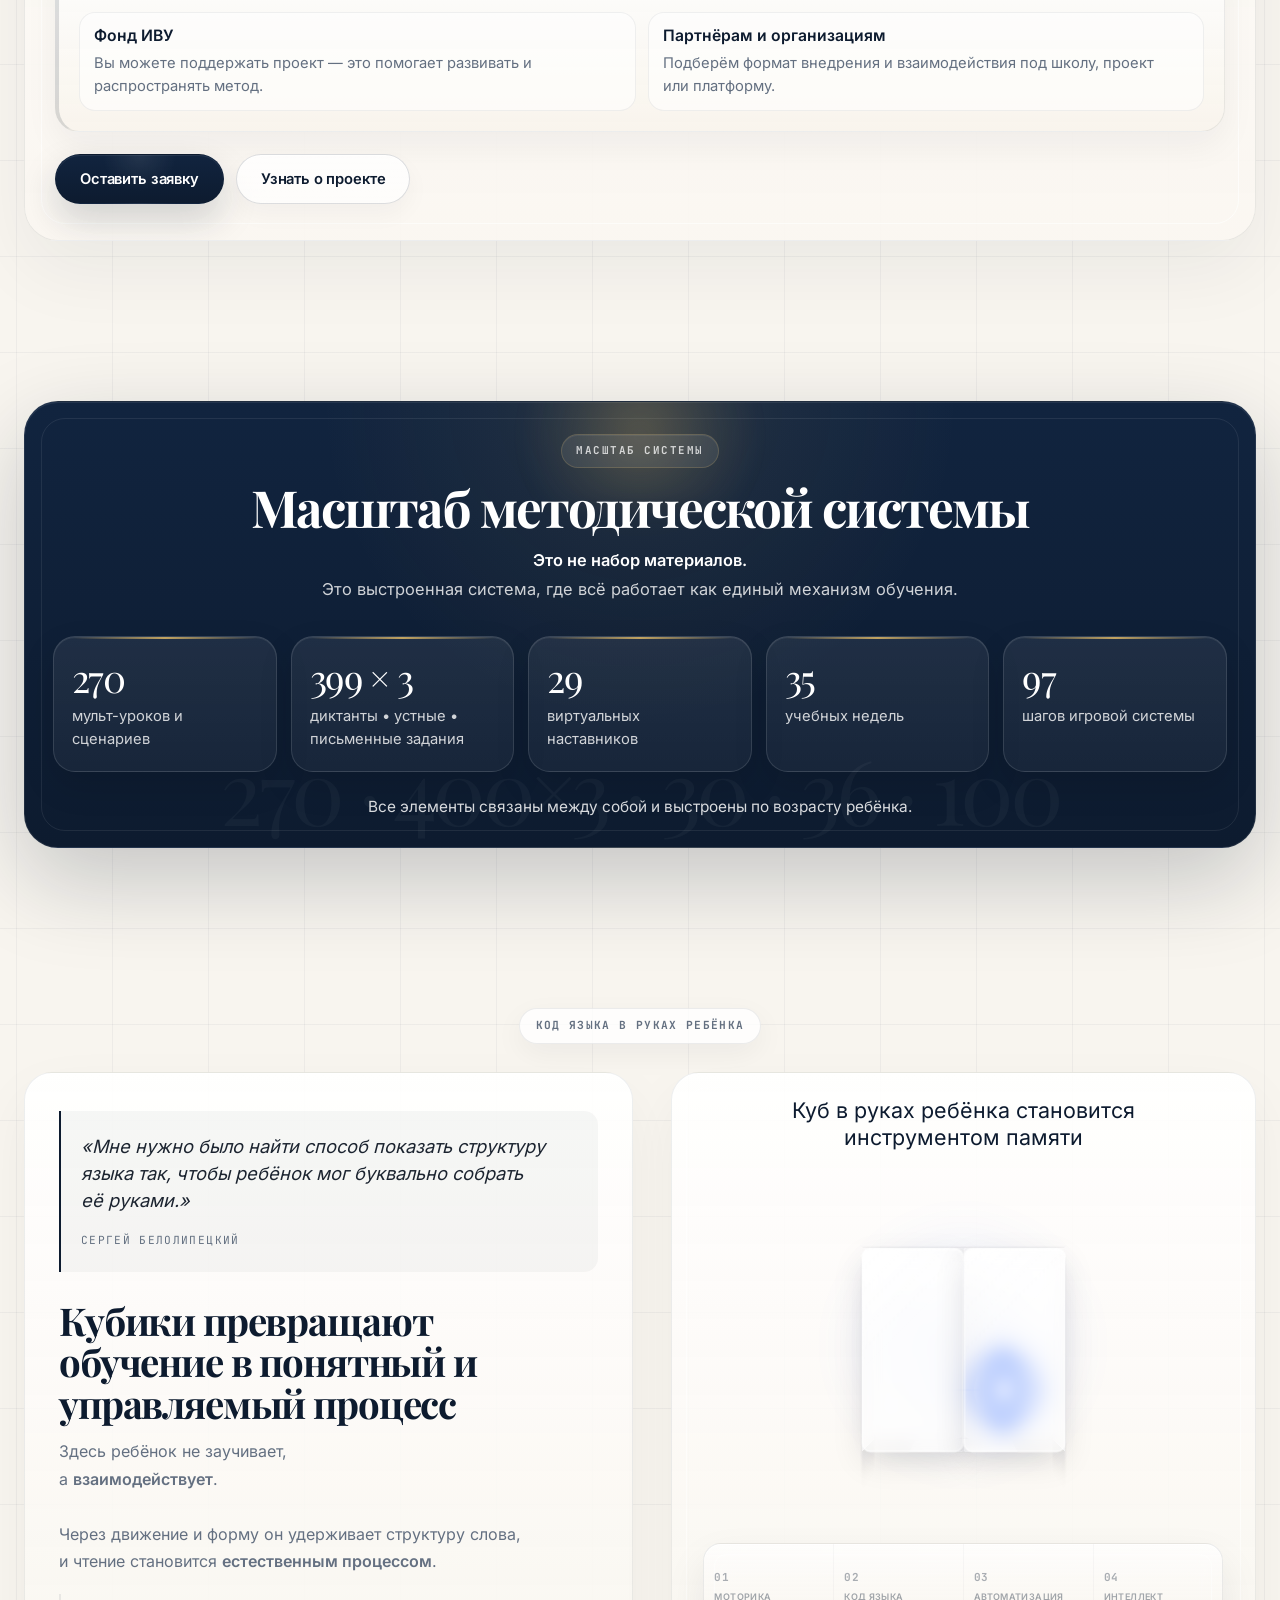
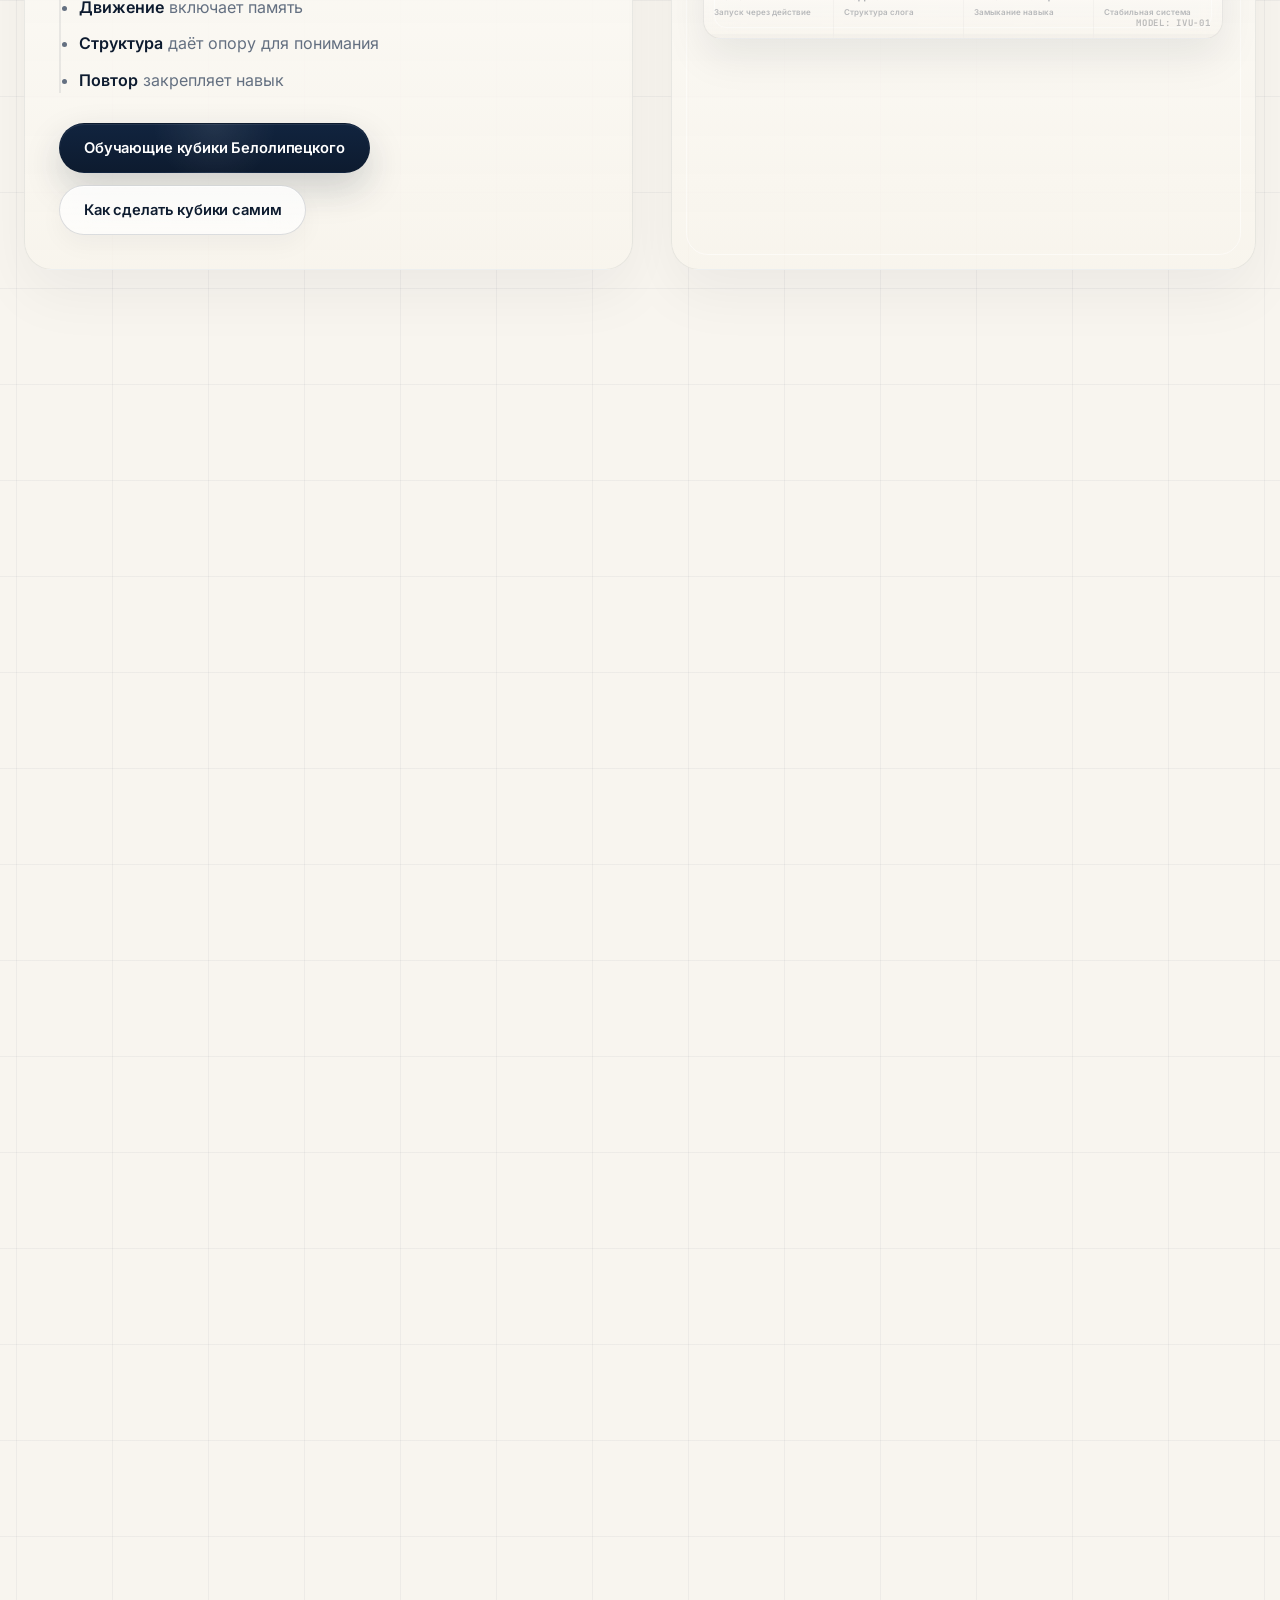
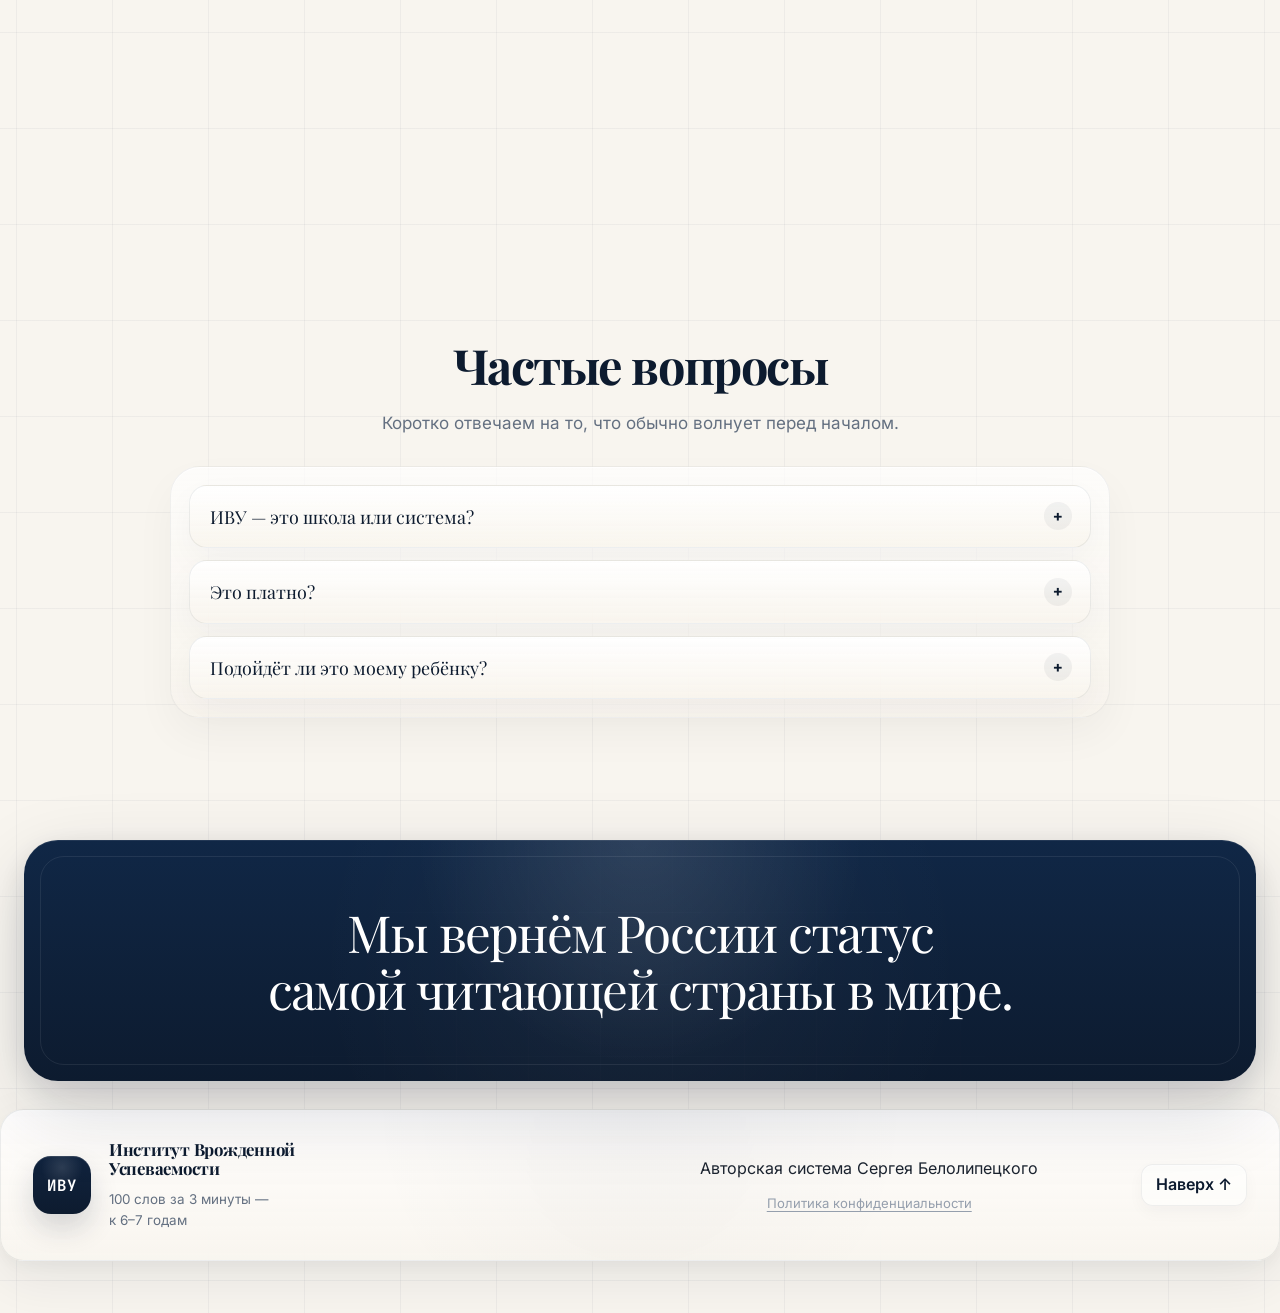
==== commit f9917d0f: "Add files via upload" ====
--- a/index.html
+++ b/index.html
@@ -134,9 +134,9 @@
       <div class="hero__grid">
         <div class="hero__author">
           <div class="hero__author-slides">
-            <img src="./img/autor_1.png" alt="Сергей Белолипецкий 1986" class="hero__author-img is-active" id="slide-1">
-            <img src="./img/autor_2.png" alt="Сергей Белолипецкий 2003" class="hero__author-img" id="slide-2">
-            <img src="./img/autor_3.png" alt="Сергей Белолипецкий 2022+" class="hero__author-img" id="slide-3">
+            <img src="./img/autor_1.webp" alt="Сергей Белолипецкий 1986" class="hero__author-img is-active" id="slide-1">
+            <img src="./img/autor_2.webp" alt="Сергей Белолипецкий 2003" class="hero__author-img" id="slide-2">
+            <img src="./img/autor_3.webp" alt="Сергей Белолипецкий 2022+" class="hero__author-img" id="slide-3">
           </div>
 
           <div class="hero__author-controls">
@@ -461,7 +461,7 @@
       <article class="comp-card comp-card--image">
       <div class="compare-visual-frame">
         <img
-          src="img/ivu-problem-traditional.png"
+          src="img/ivu-problem-traditional.webp"
           alt="Традиционный путь: буква уводит ребёнка в лишний образ и замедляет чтение"
           class="compare-visual-image"
           loading="lazy"
@@ -473,7 +473,7 @@
     <article class="comp-card comp-card--image direct">
       <div class="compare-visual-frame compare-visual-frame--solution">
         <img
-          src="img/ivu-solution-direct.png"
+          src="img/ivu-solution-direct.webp"
           alt="Подход ИВУ: прямой вход в чтение через слоги и слова без лишних действий"
           class="compare-visual-image"
           loading="lazy"
@@ -1043,11 +1043,11 @@
 
       <div class="books-visual">
         <a href="./foundation.html#books" class="book-img">
-          <img src="./img/book_azbuka.png" alt="НОУ-ХАУ Азбука">
+          <img src="./img/book_azbuka.webp" alt="НОУ-ХАУ Азбука">
         </a>
 
         <a href="./foundation.html#books" class="book-img">
-          <img src="./img/book_bukvar_uchis_na_otlichno.png" alt="НОУ-ХАУ Букварь">
+          <img src="./img/book_bukvar_uchis_na_otlichno.webp" alt="НОУ-ХАУ Букварь">
         </a>
       </div>
 
--- a/index.css
+++ b/index.css
@@ -856,7 +856,6 @@
 
 .index-page .volume-intro-shell {
   position: relative;
-  margin-top: 16px;
   padding: 22px 22px 20px;
   border-radius: 30px;
   background: linear-gradient(180deg, rgba(255,255,255,.78) 0%, rgba(248,244,236,.58) 100%);
@@ -1076,8 +1075,7 @@
   grid-template-columns: repeat(2, minmax(0, 1fr));
   gap: 20px;
   align-items: stretch;
-  margin-top: 12px;
-}
+  }
 
 .index-page .comp-card {
   position: relative;
@@ -1129,7 +1127,7 @@
 
 .index-page .anti-watermelon__note {
   max-width: 760px;
-  margin: 18px auto 0;
+  margin: 14px auto 0;
   text-align: center;
   color: var(--text-muted);
   font-size: .98rem;
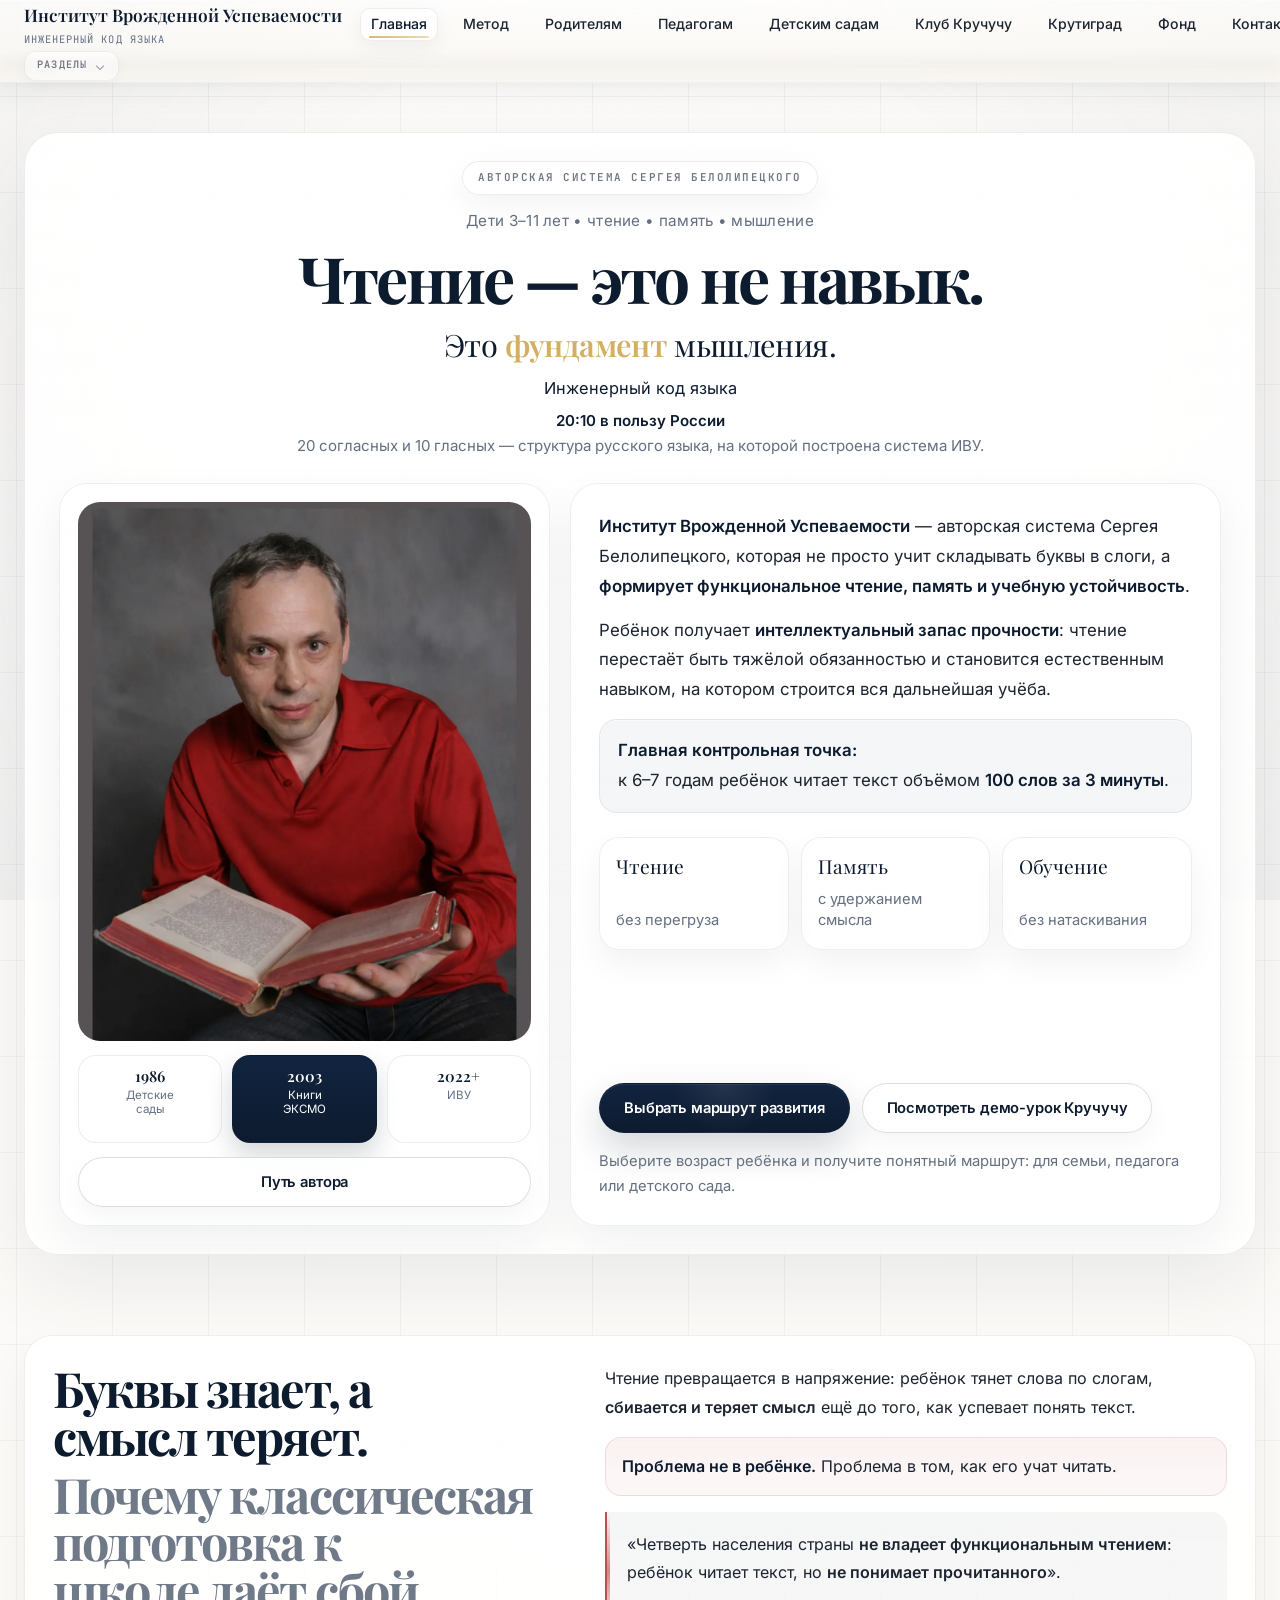
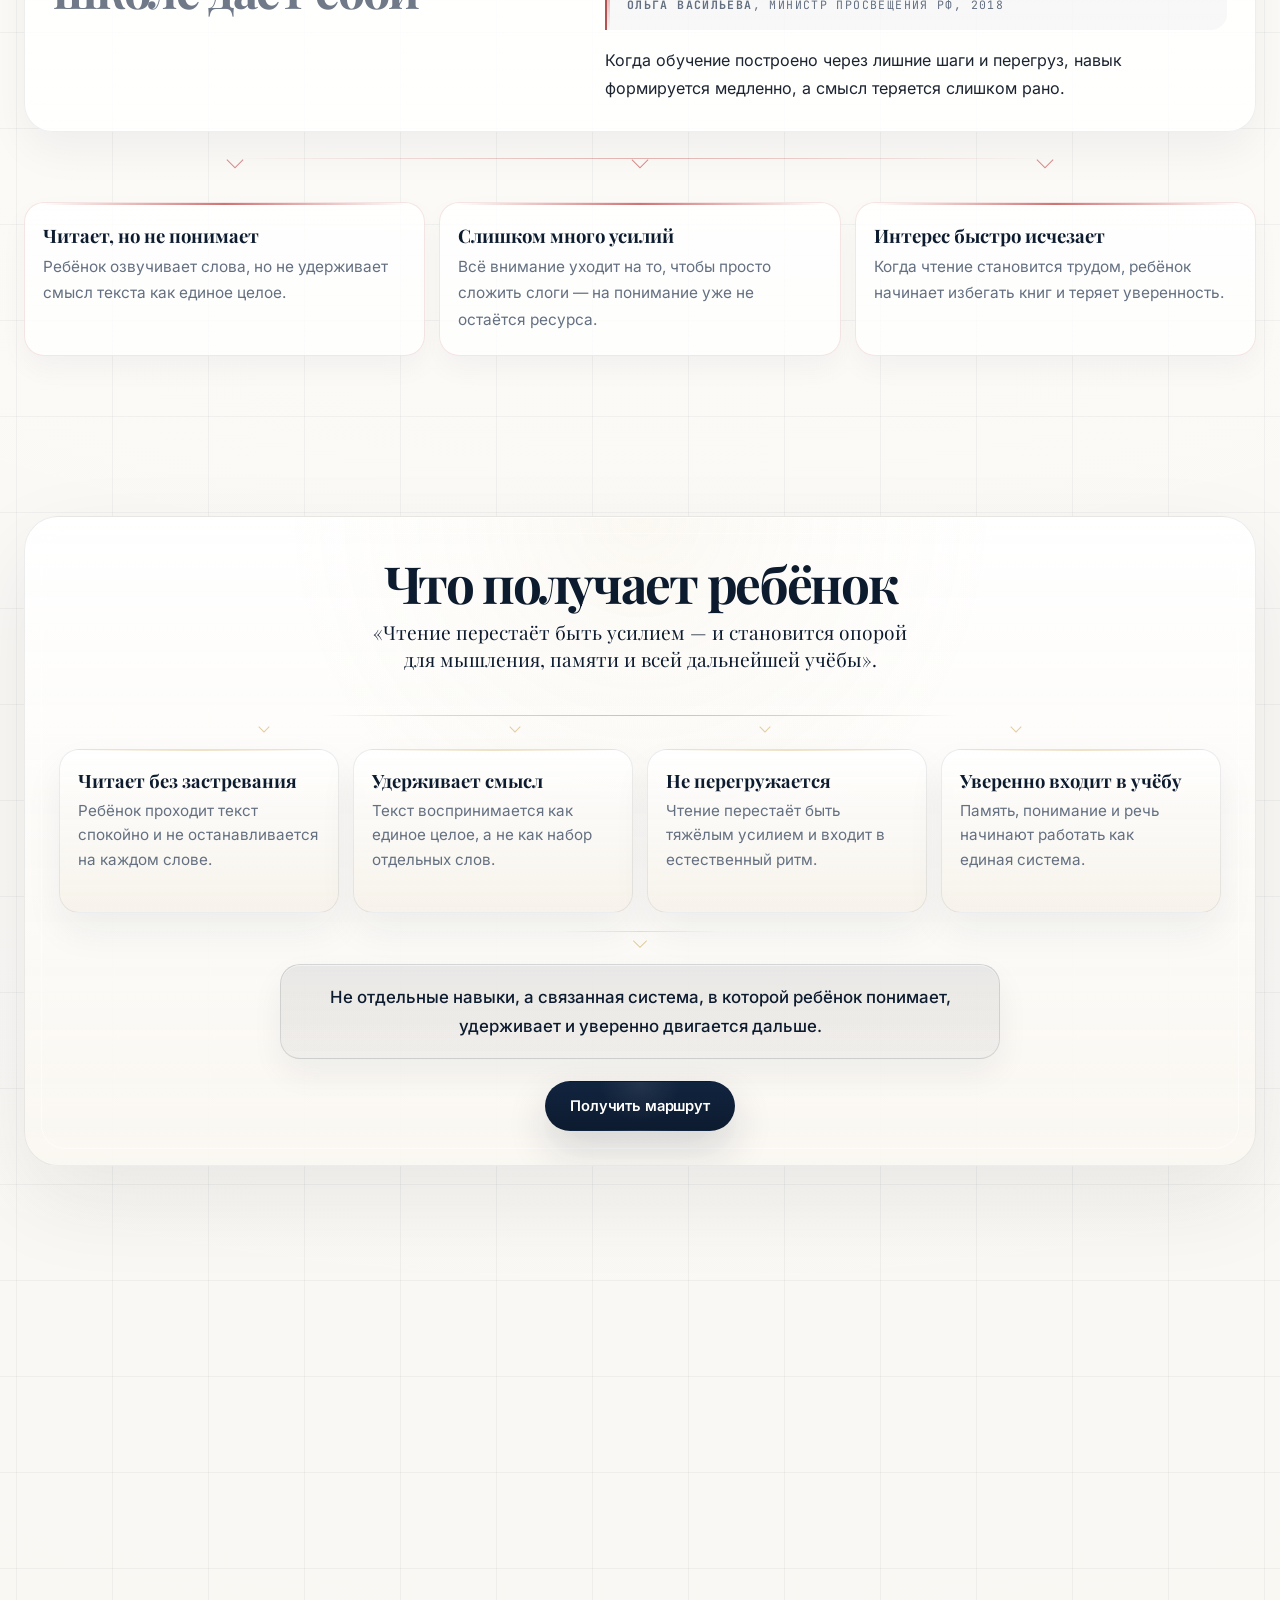
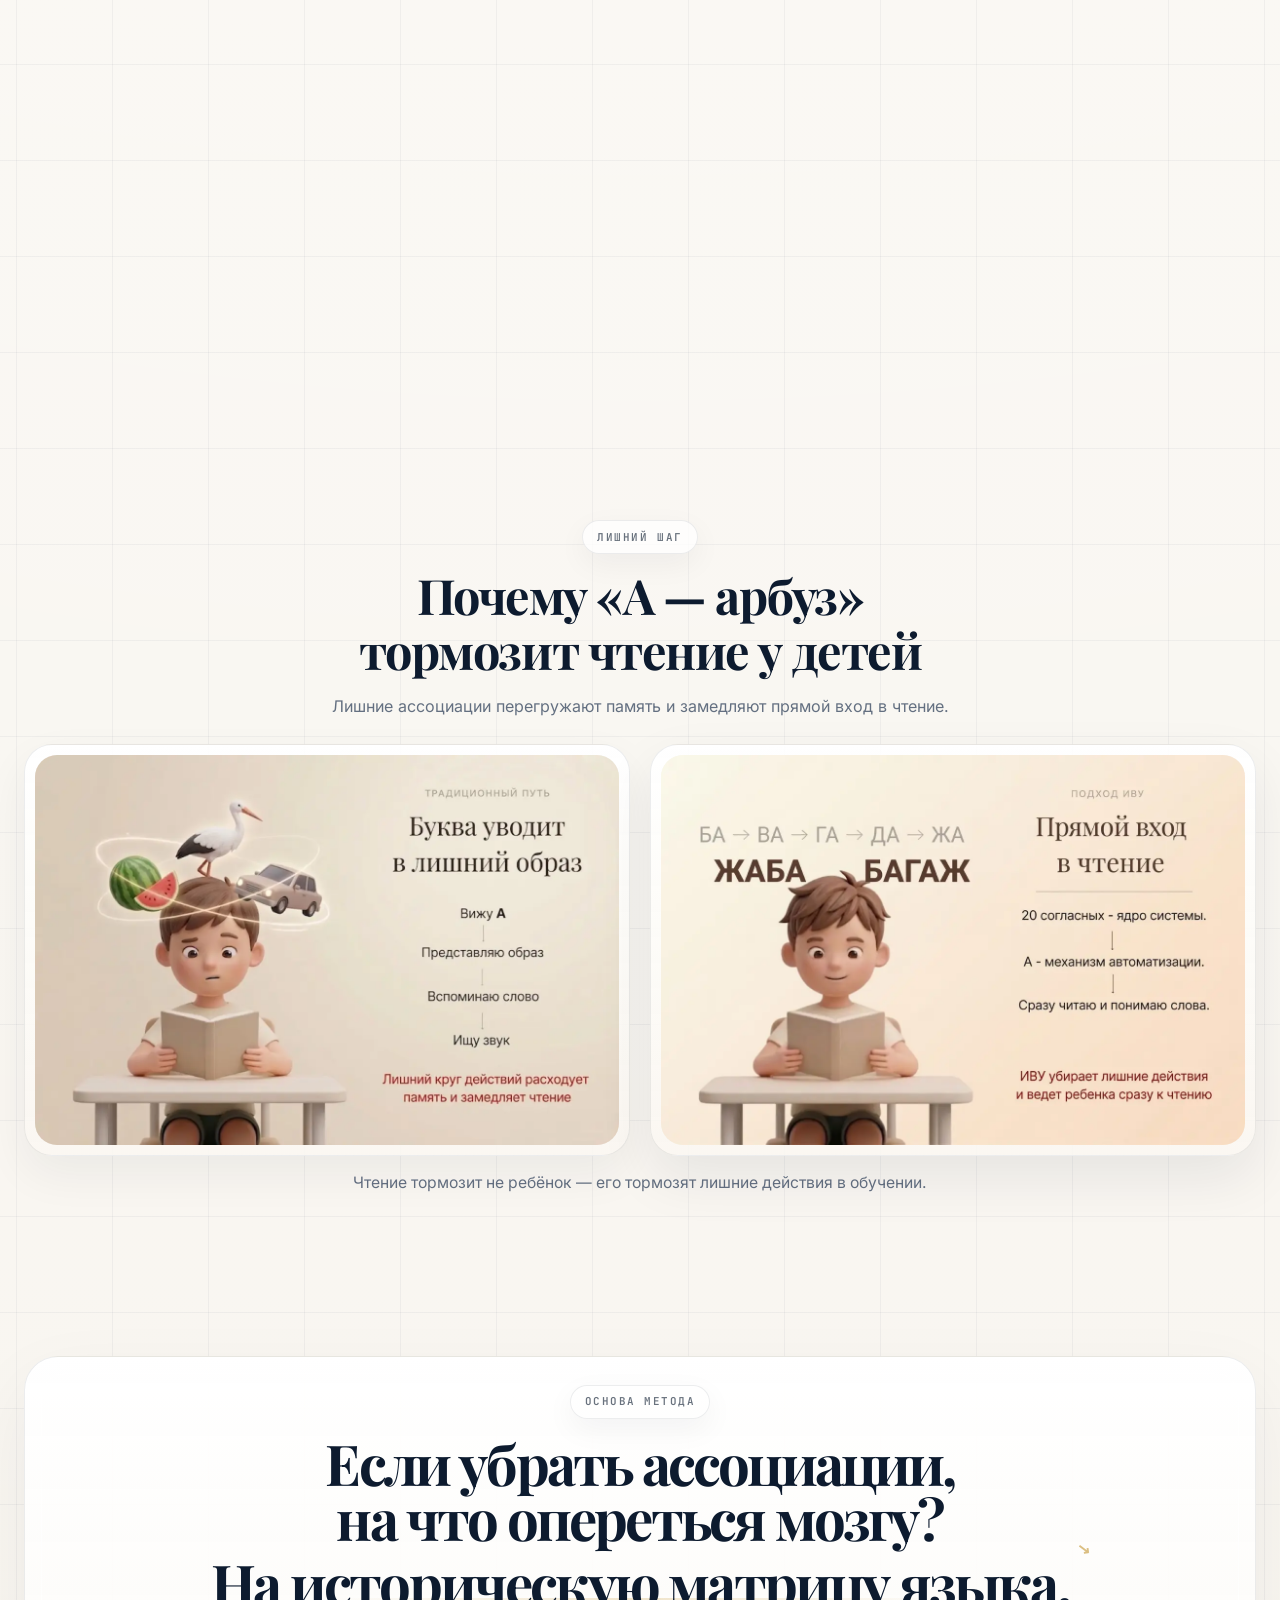
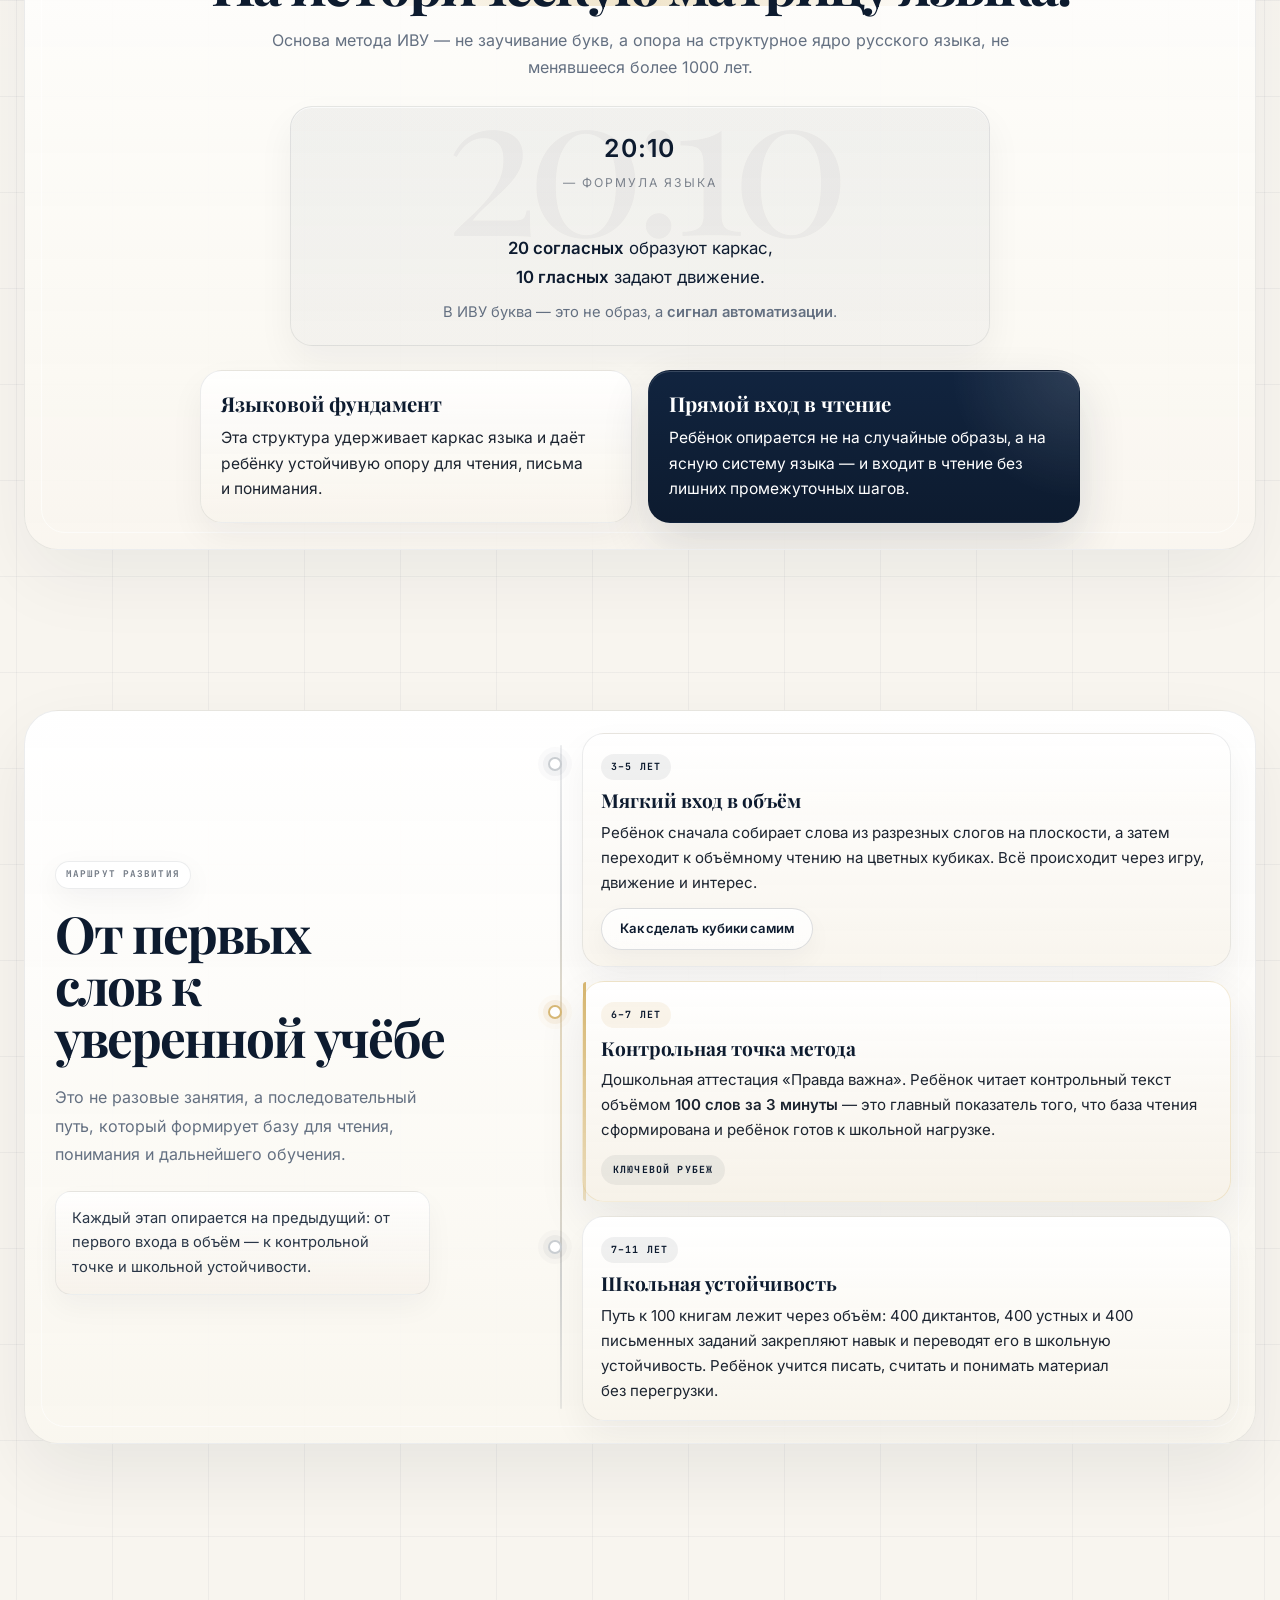
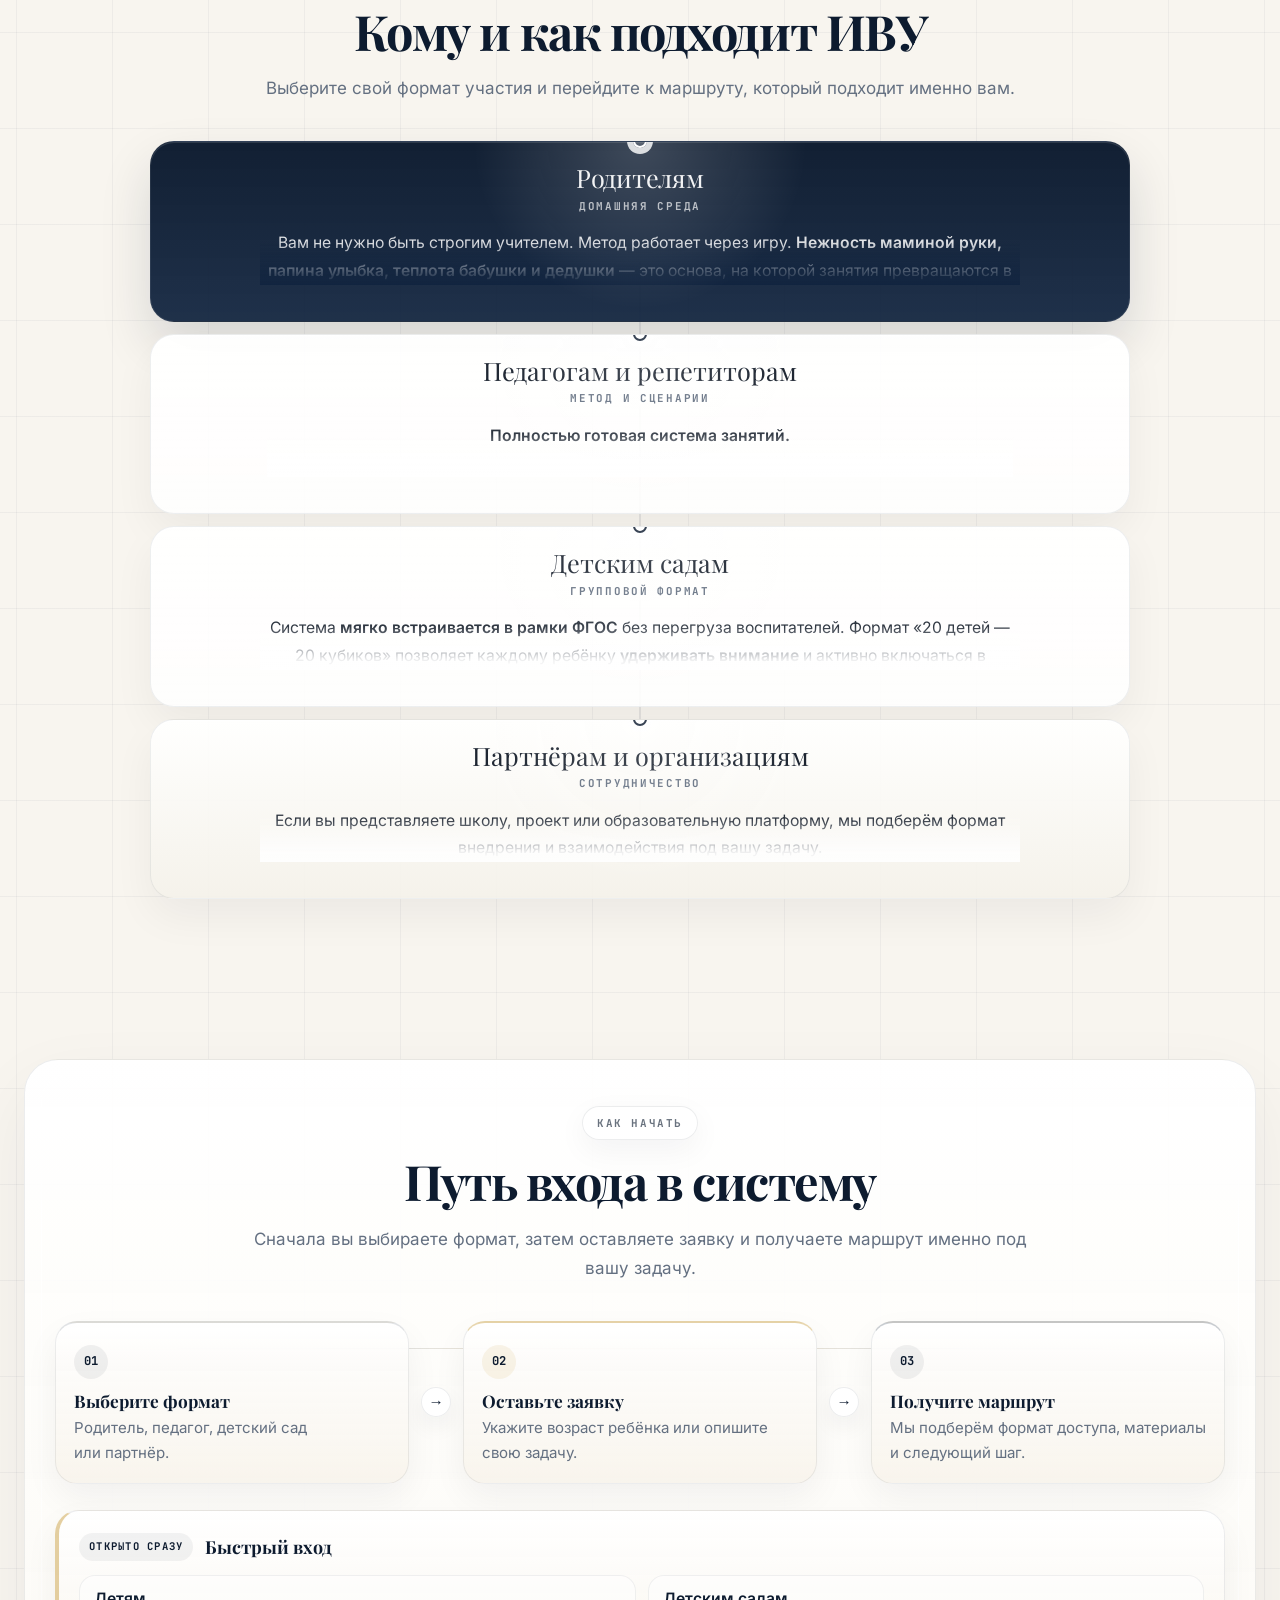
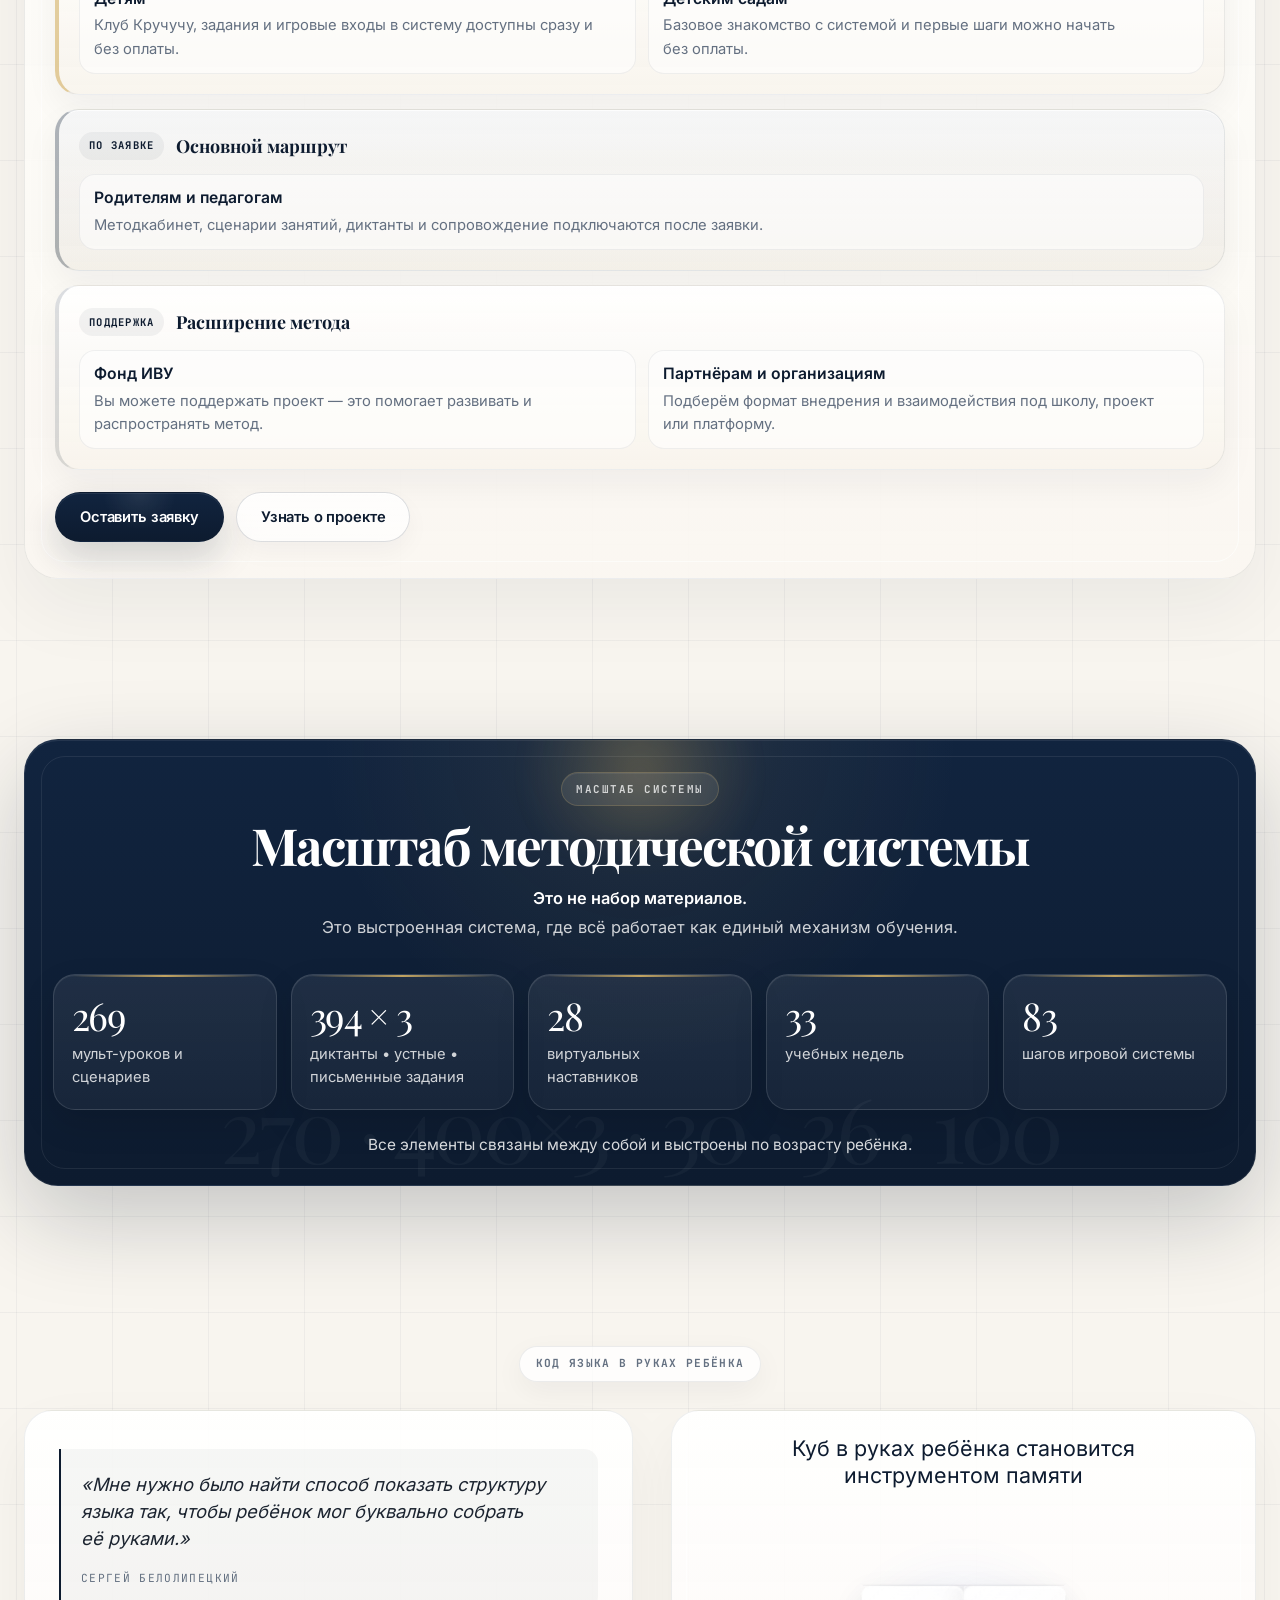
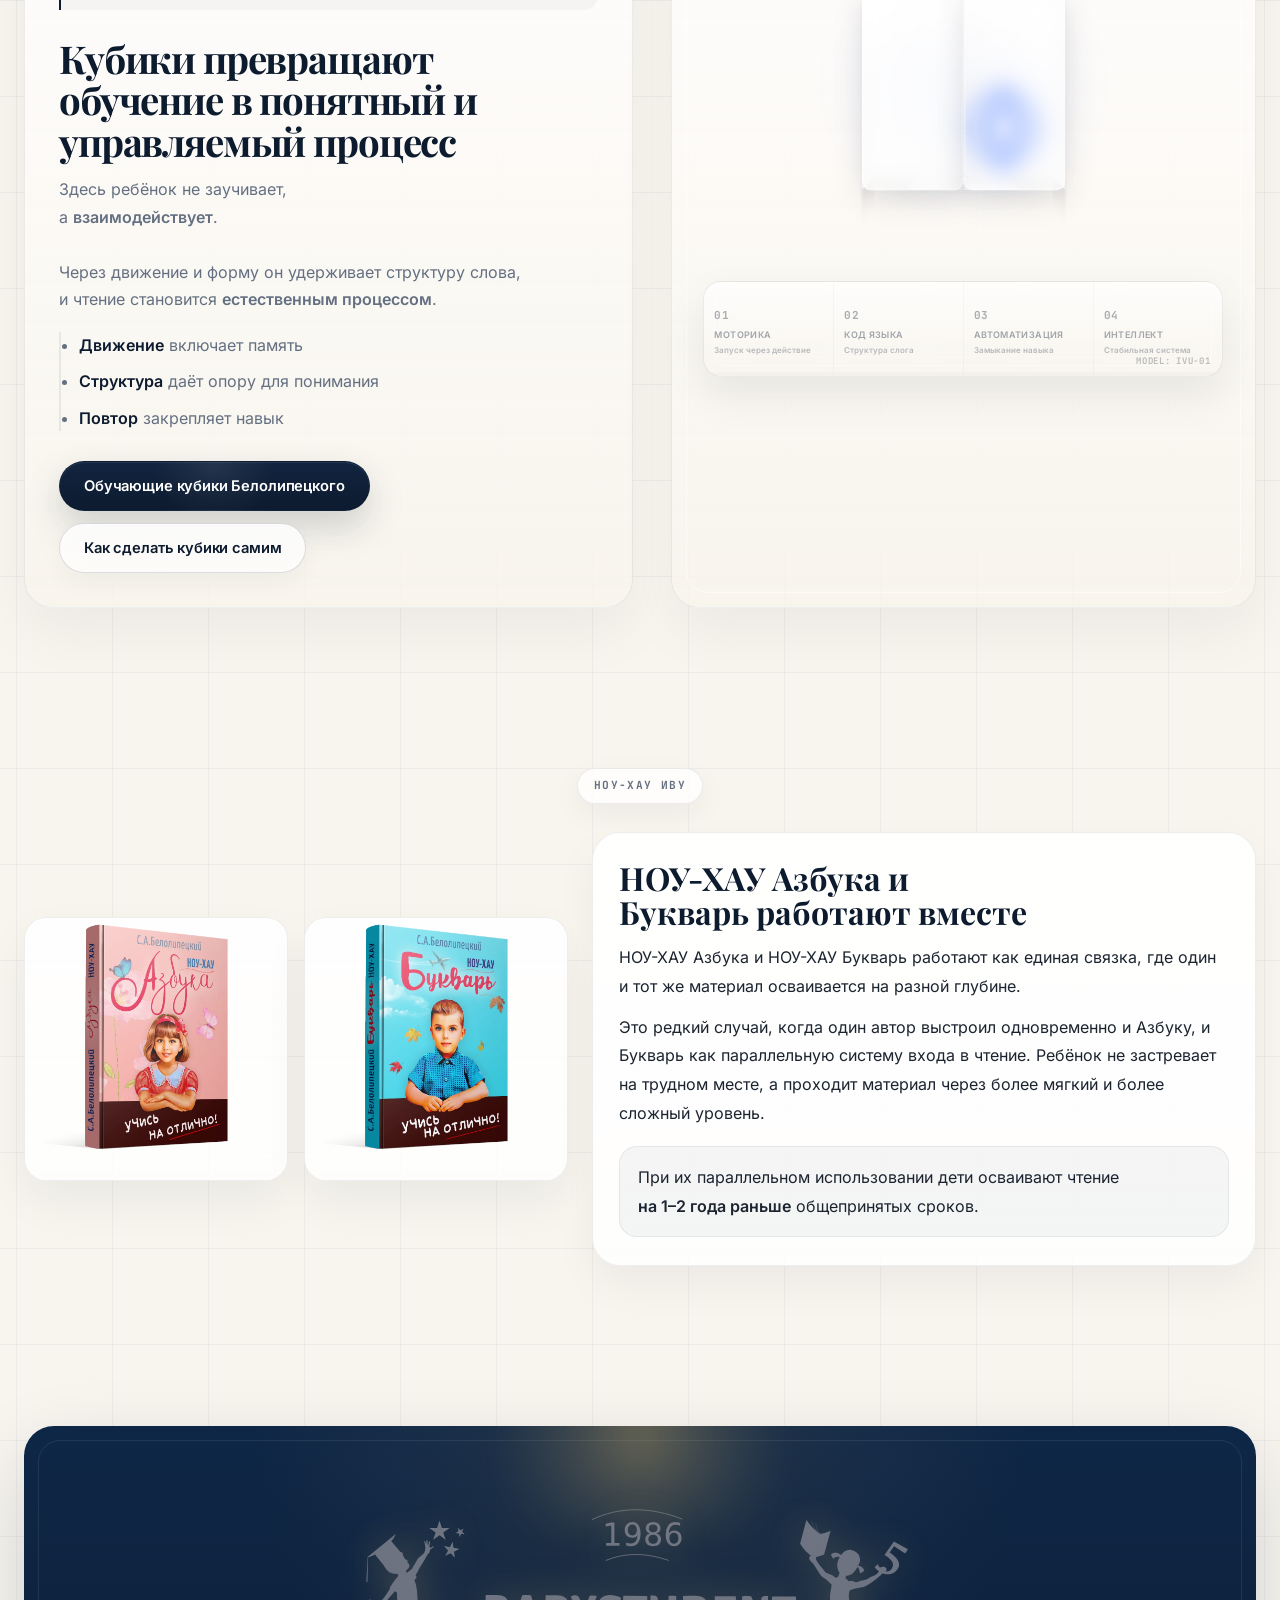
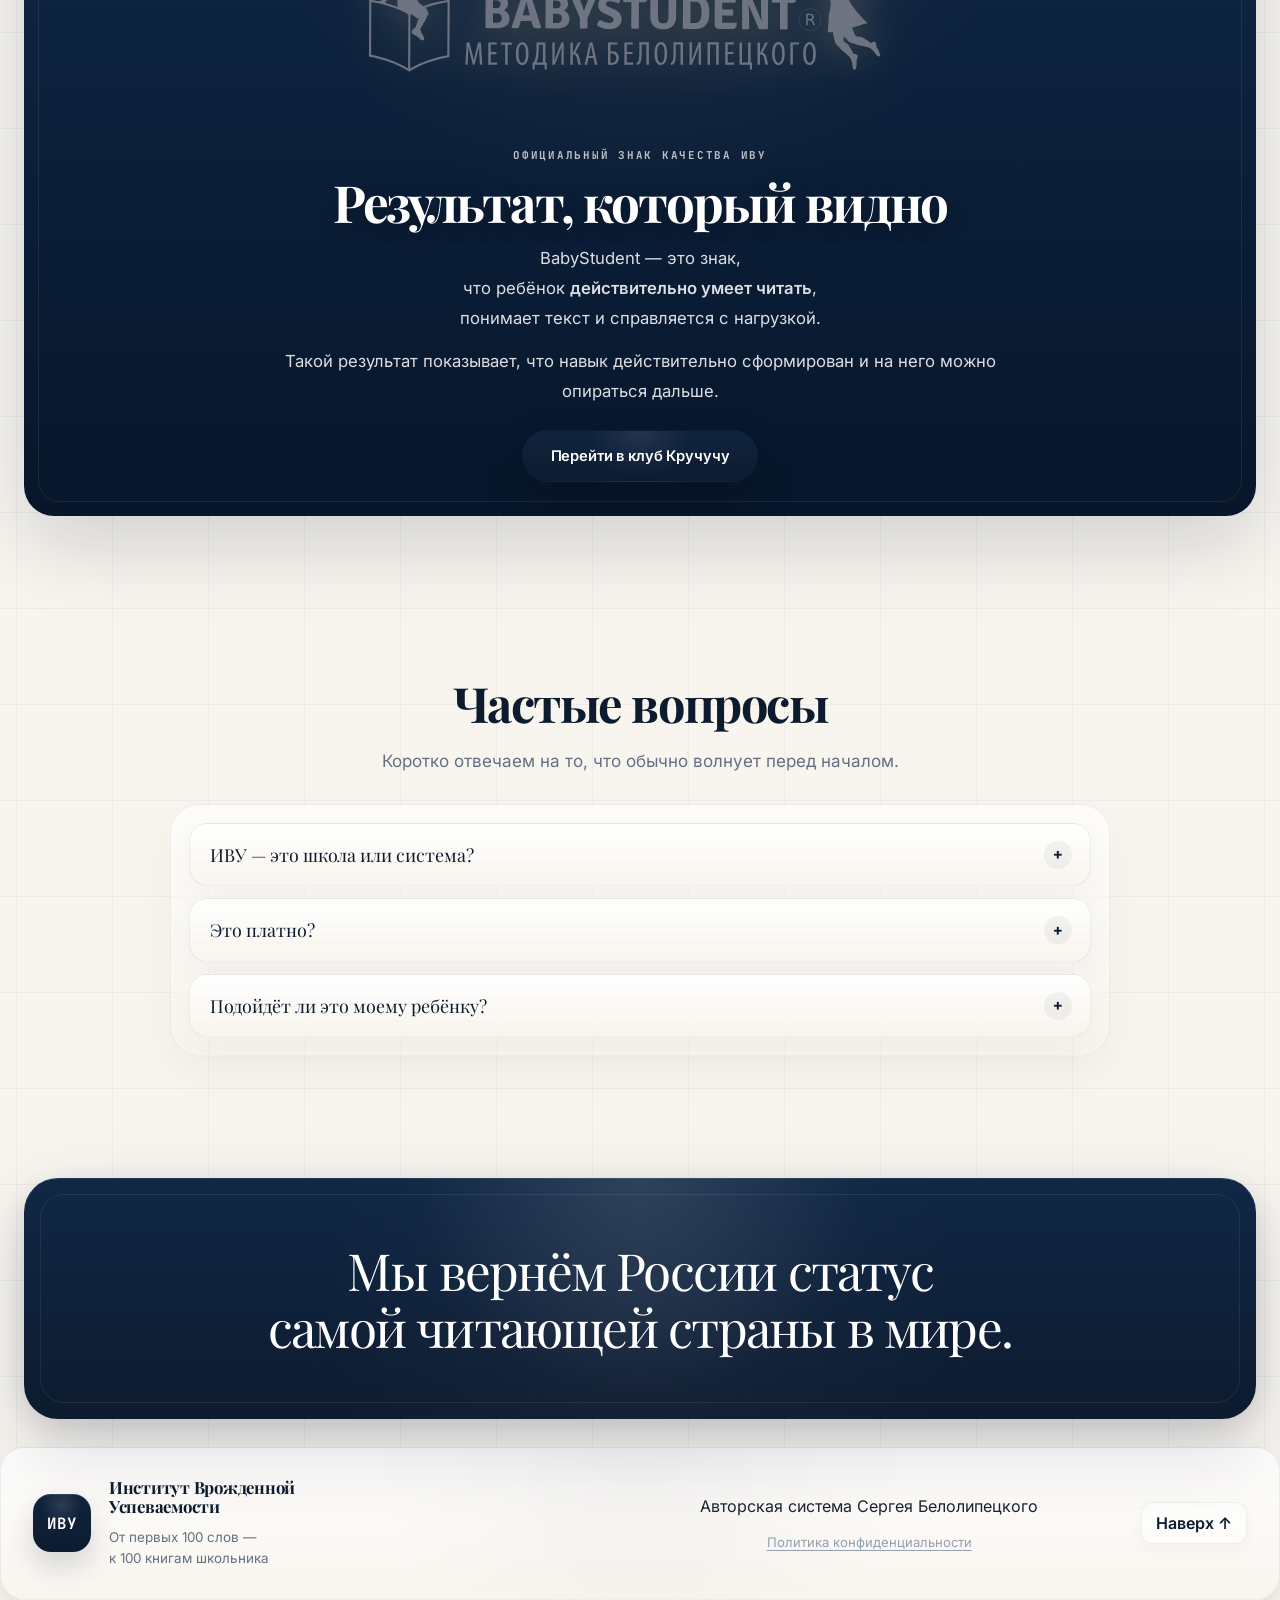
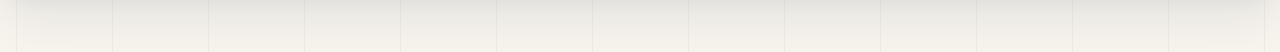
==== commit 4e8379d5: "Add files via upload" ====
--- a/index.html
+++ b/index.html
@@ -1179,7 +1179,7 @@
         <div class="footer-minimal__logo-icon">ИВУ</div>
         <div class="footer-minimal__logo-text">
           <strong>Институт Врожденной<br>Успеваемости</strong>
-          <span>100 слов за 3 минуты —<br>к 6–7 годам</span>
+            <span>От первых 100 слов —<br>к 100 книгам школьника</span>
         </div>
       </a>
     </div>
